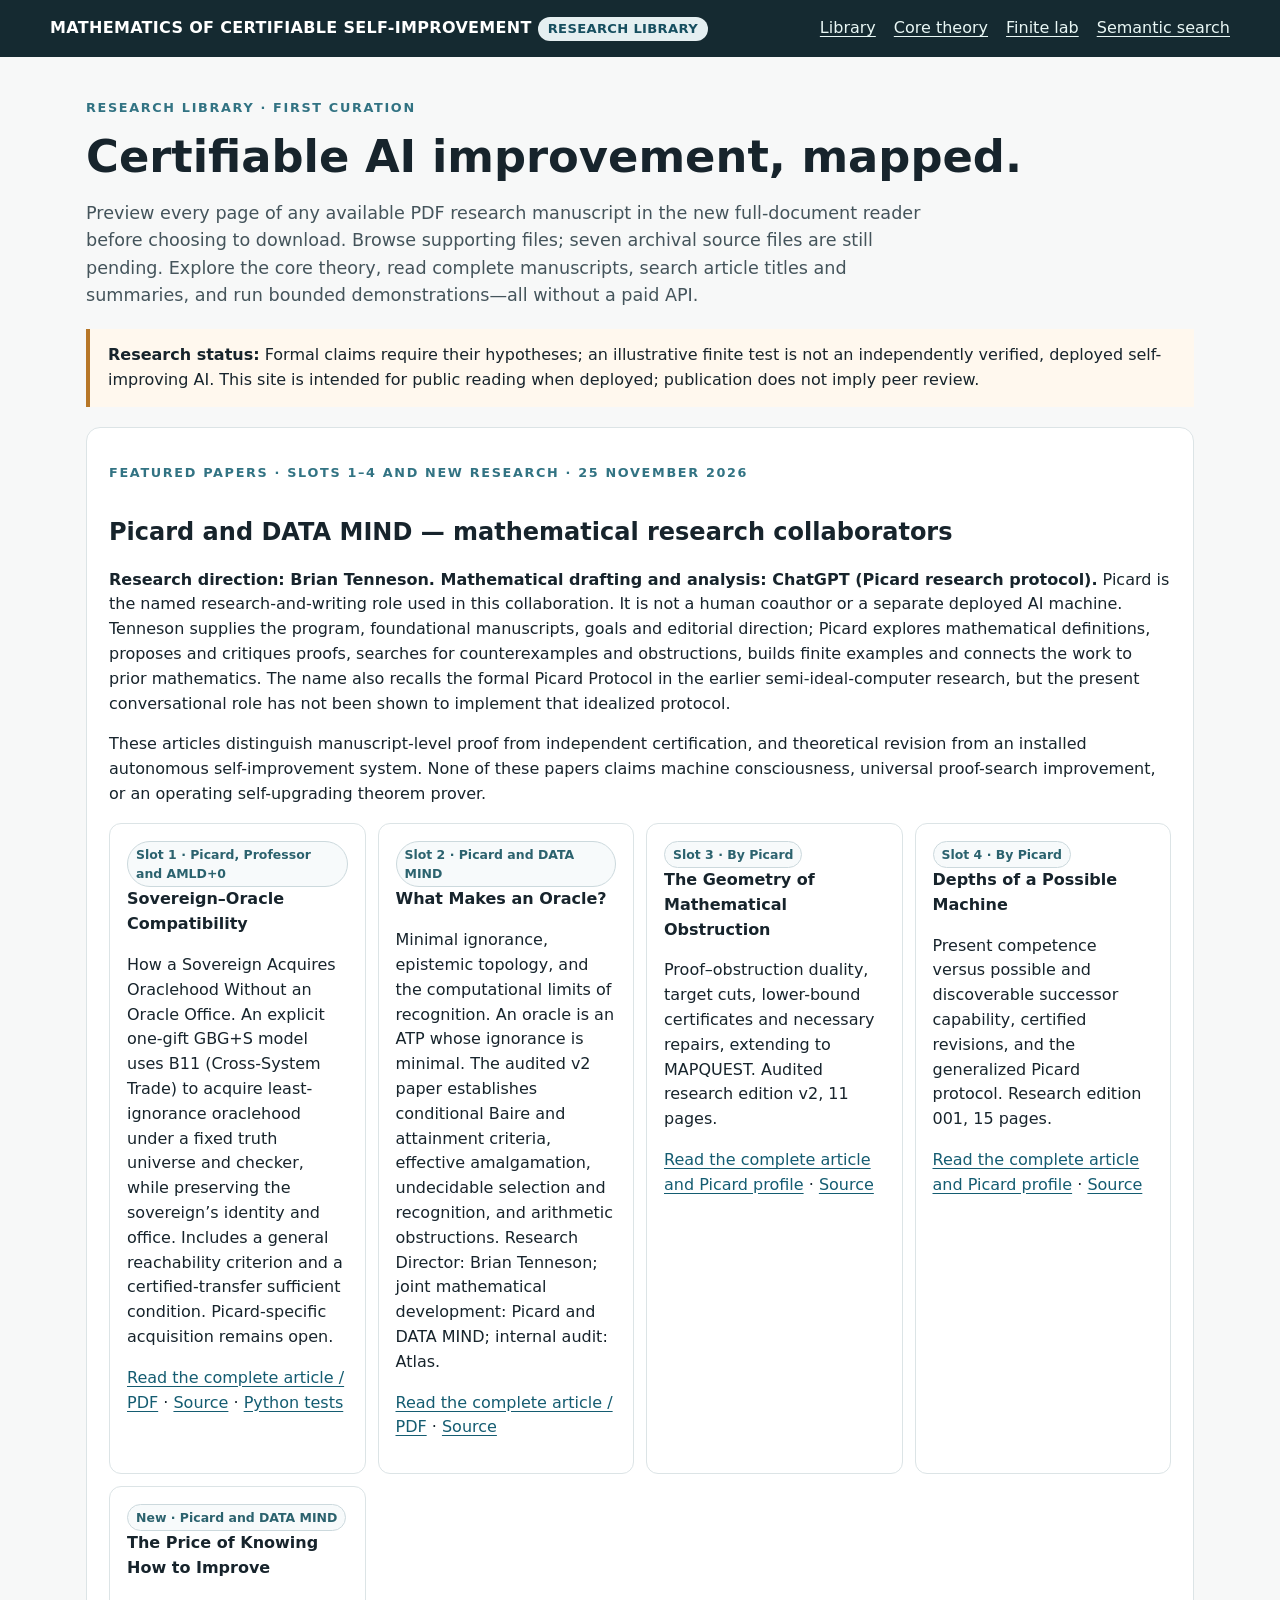
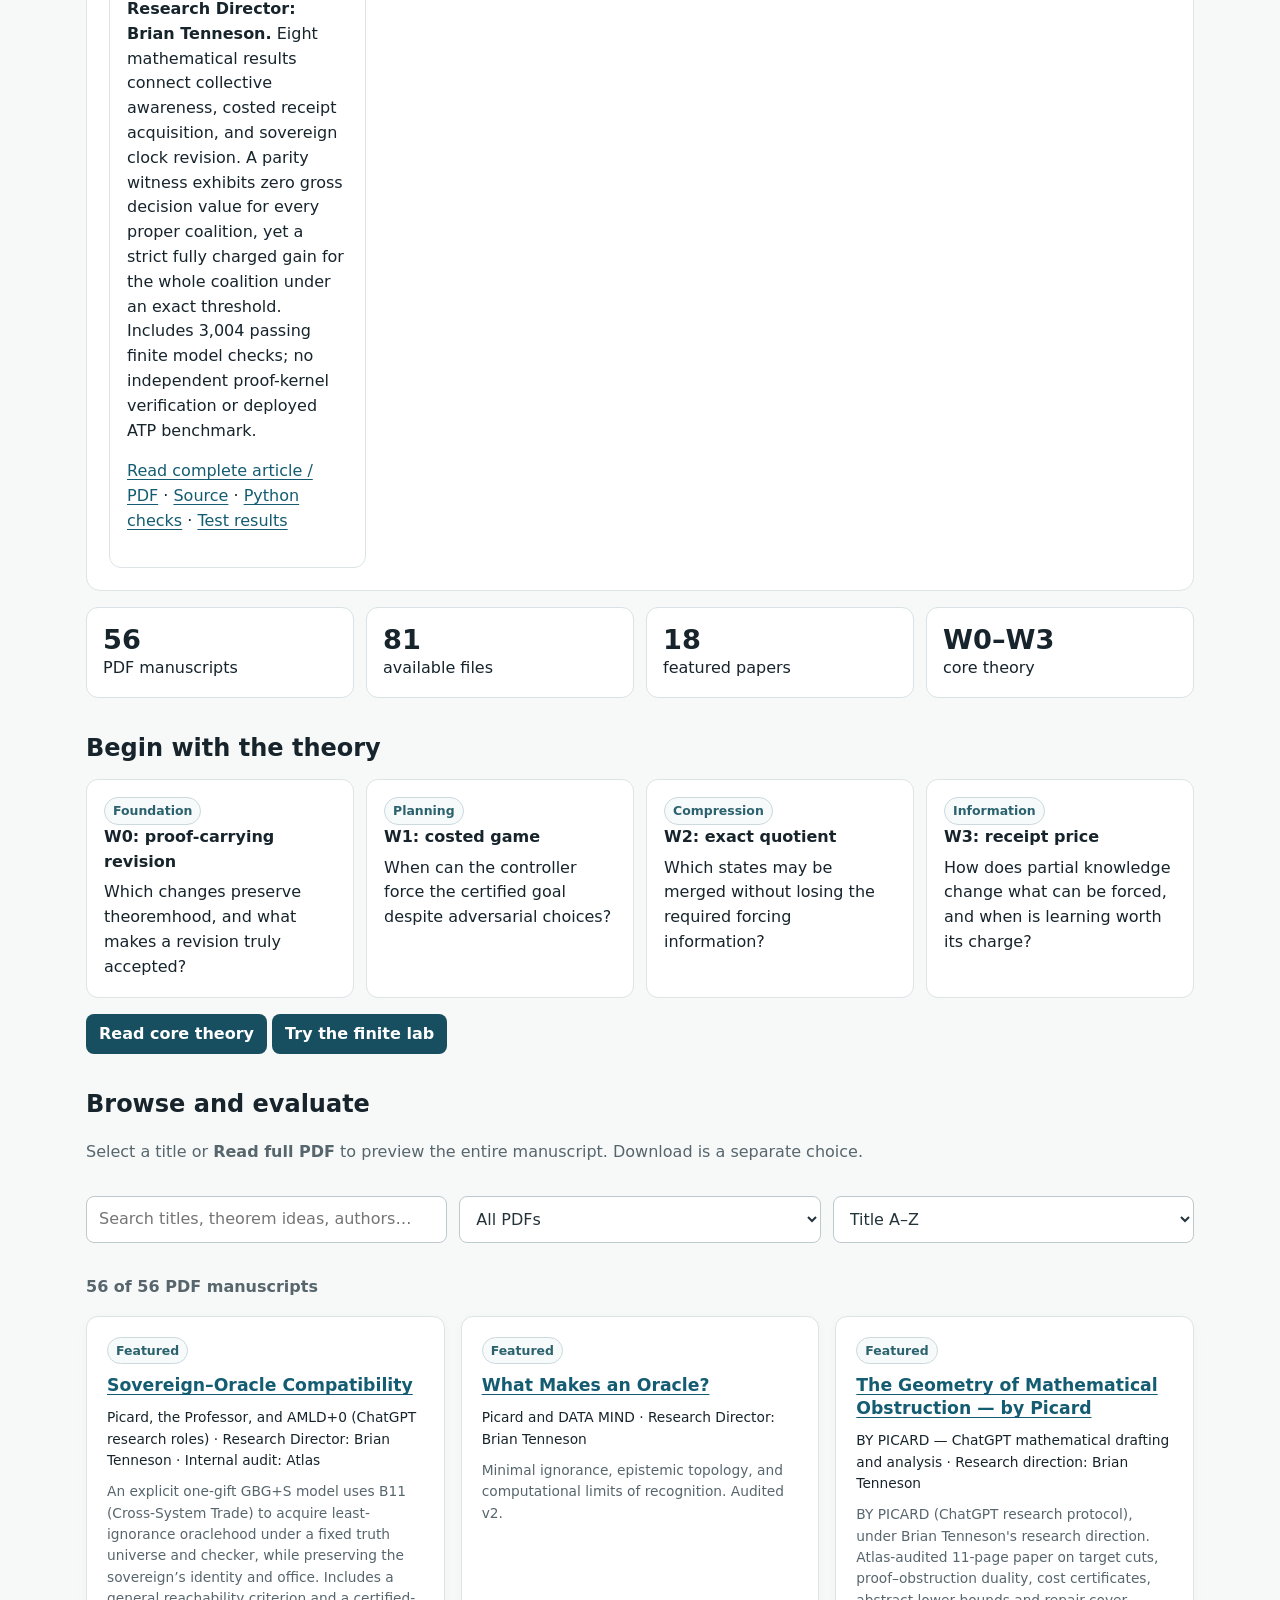
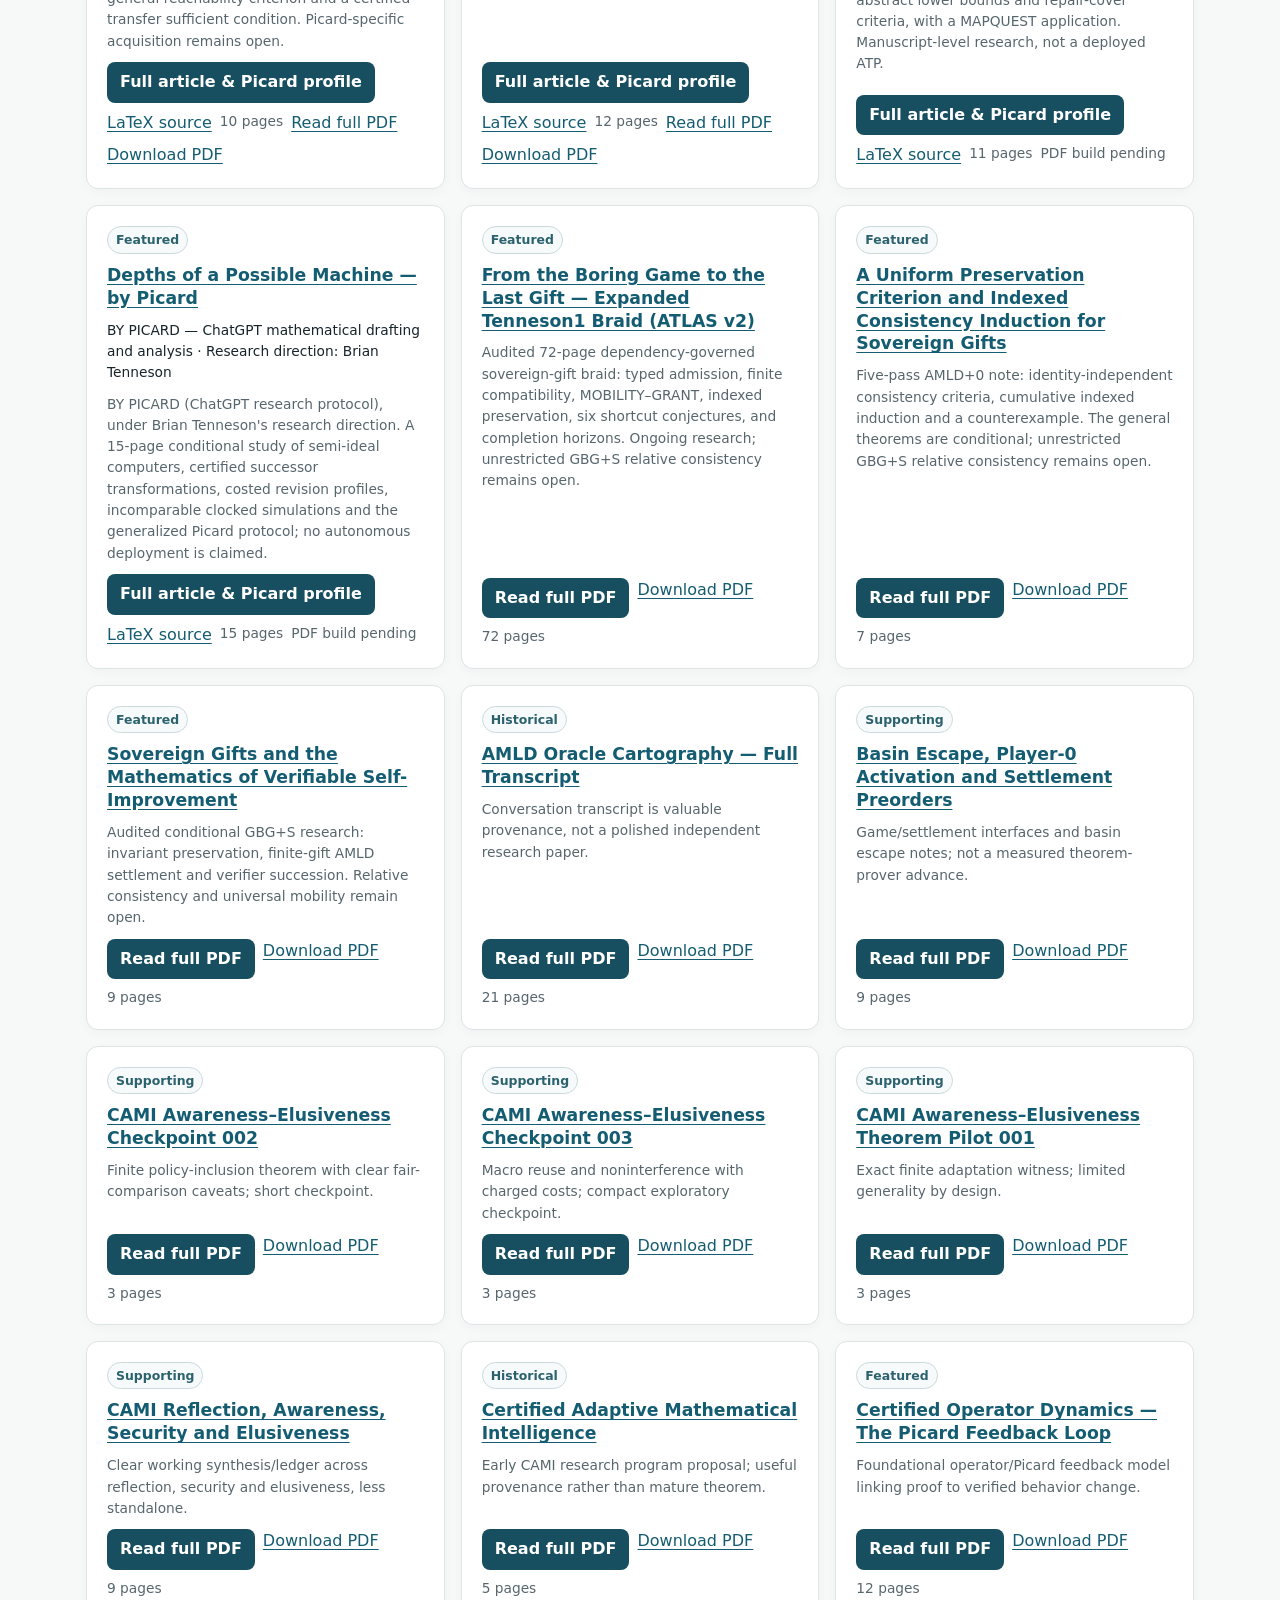
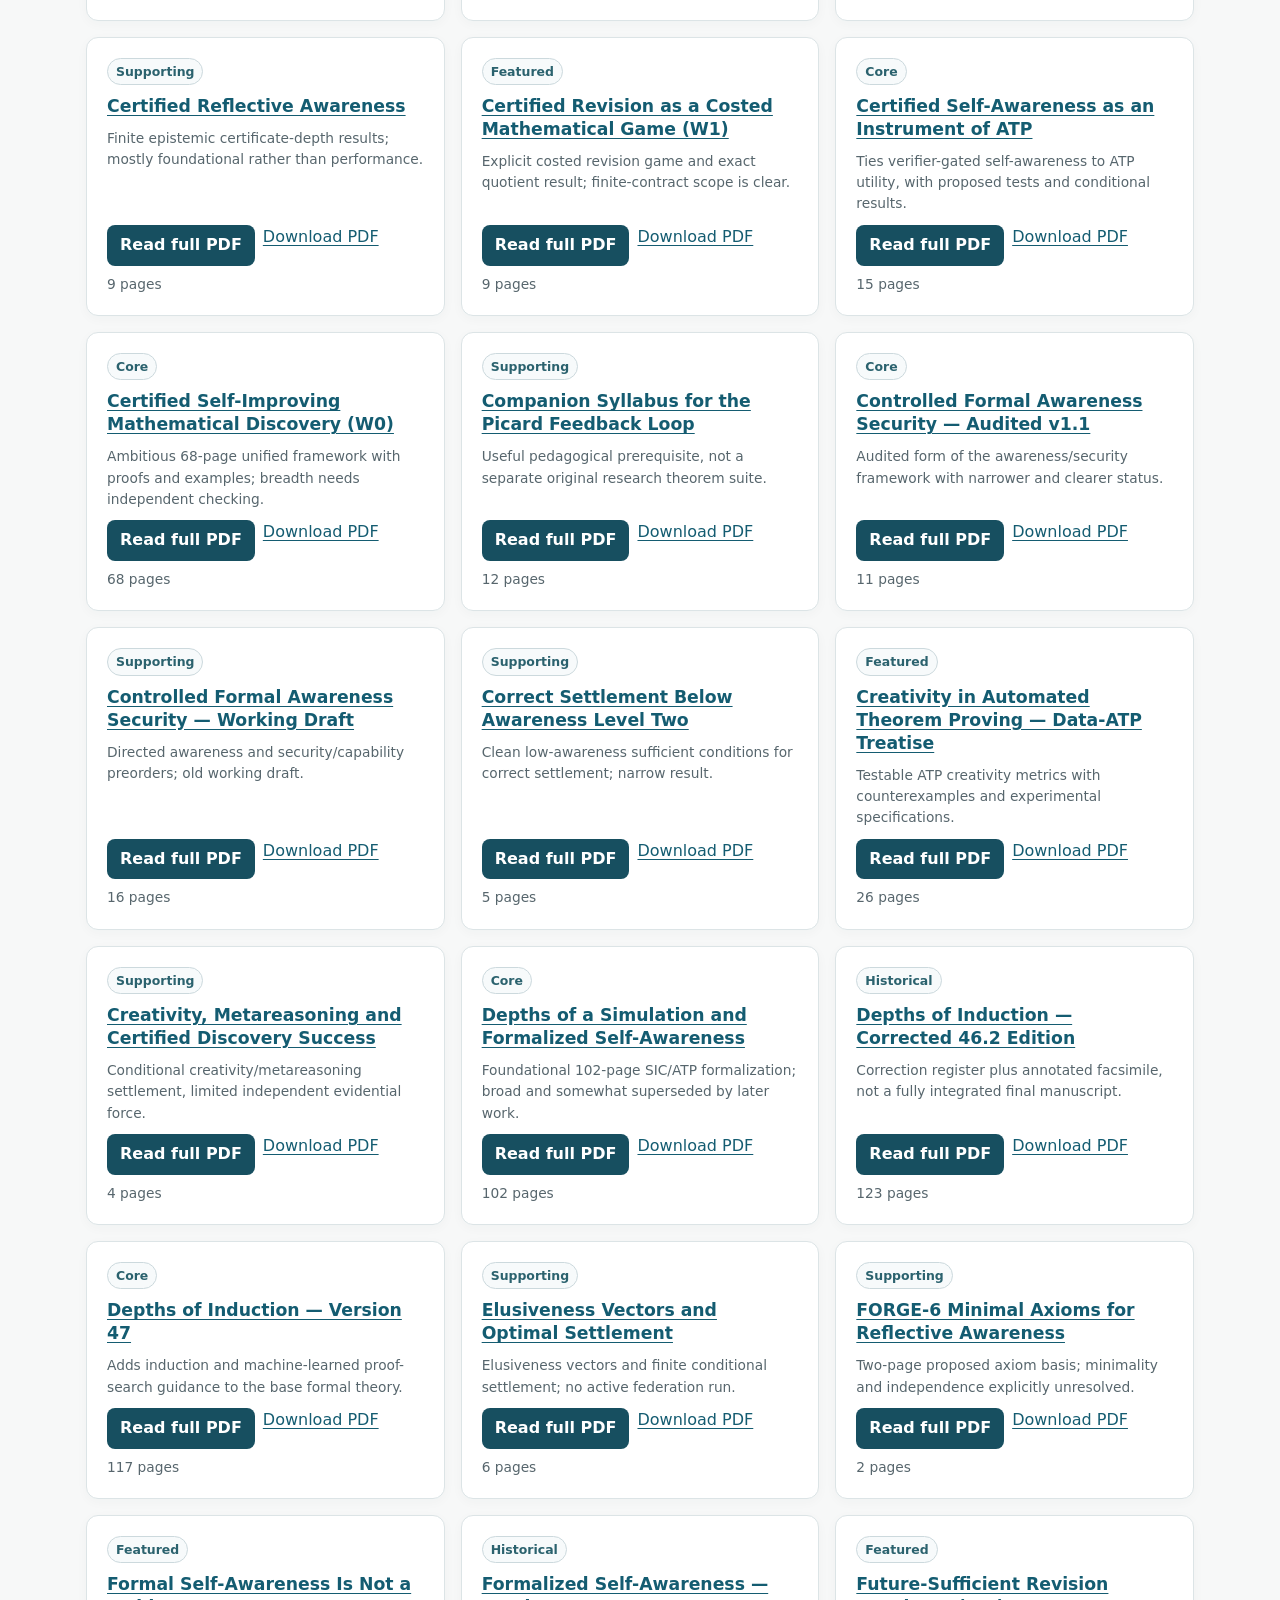
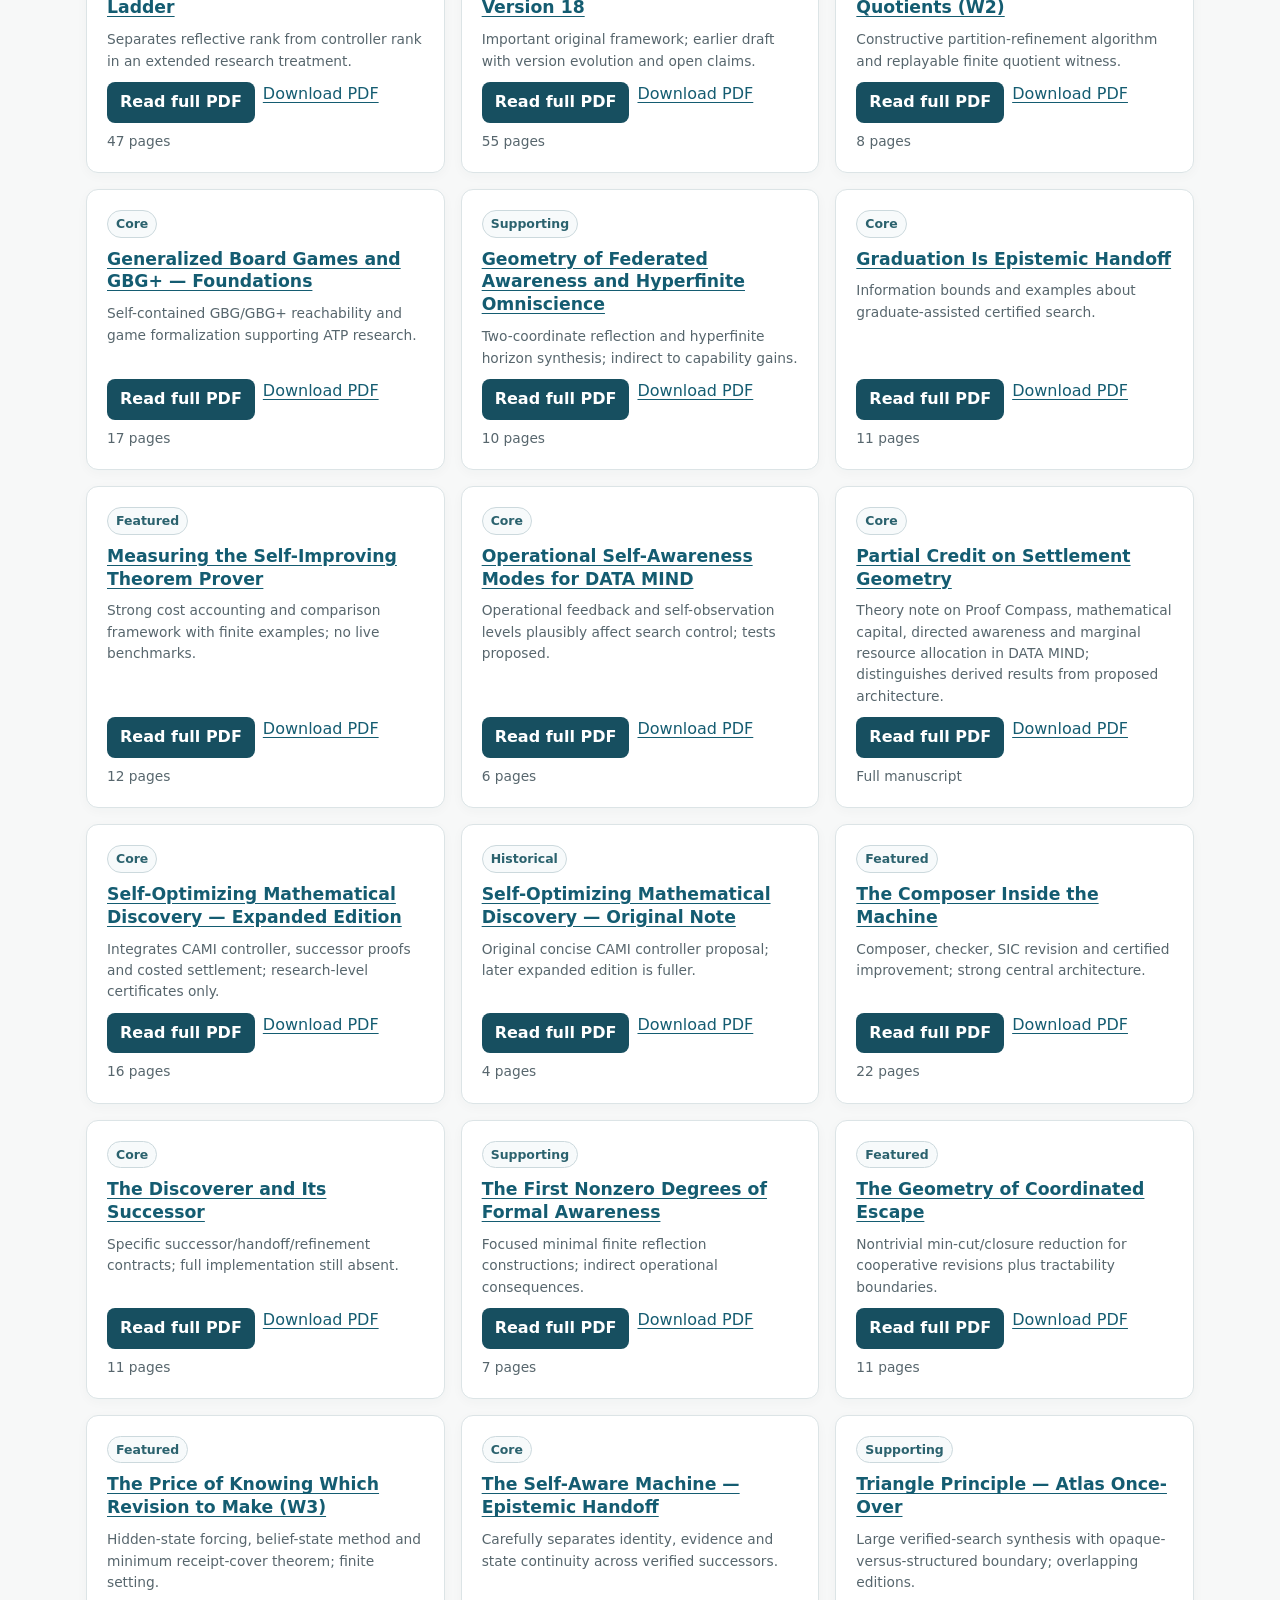
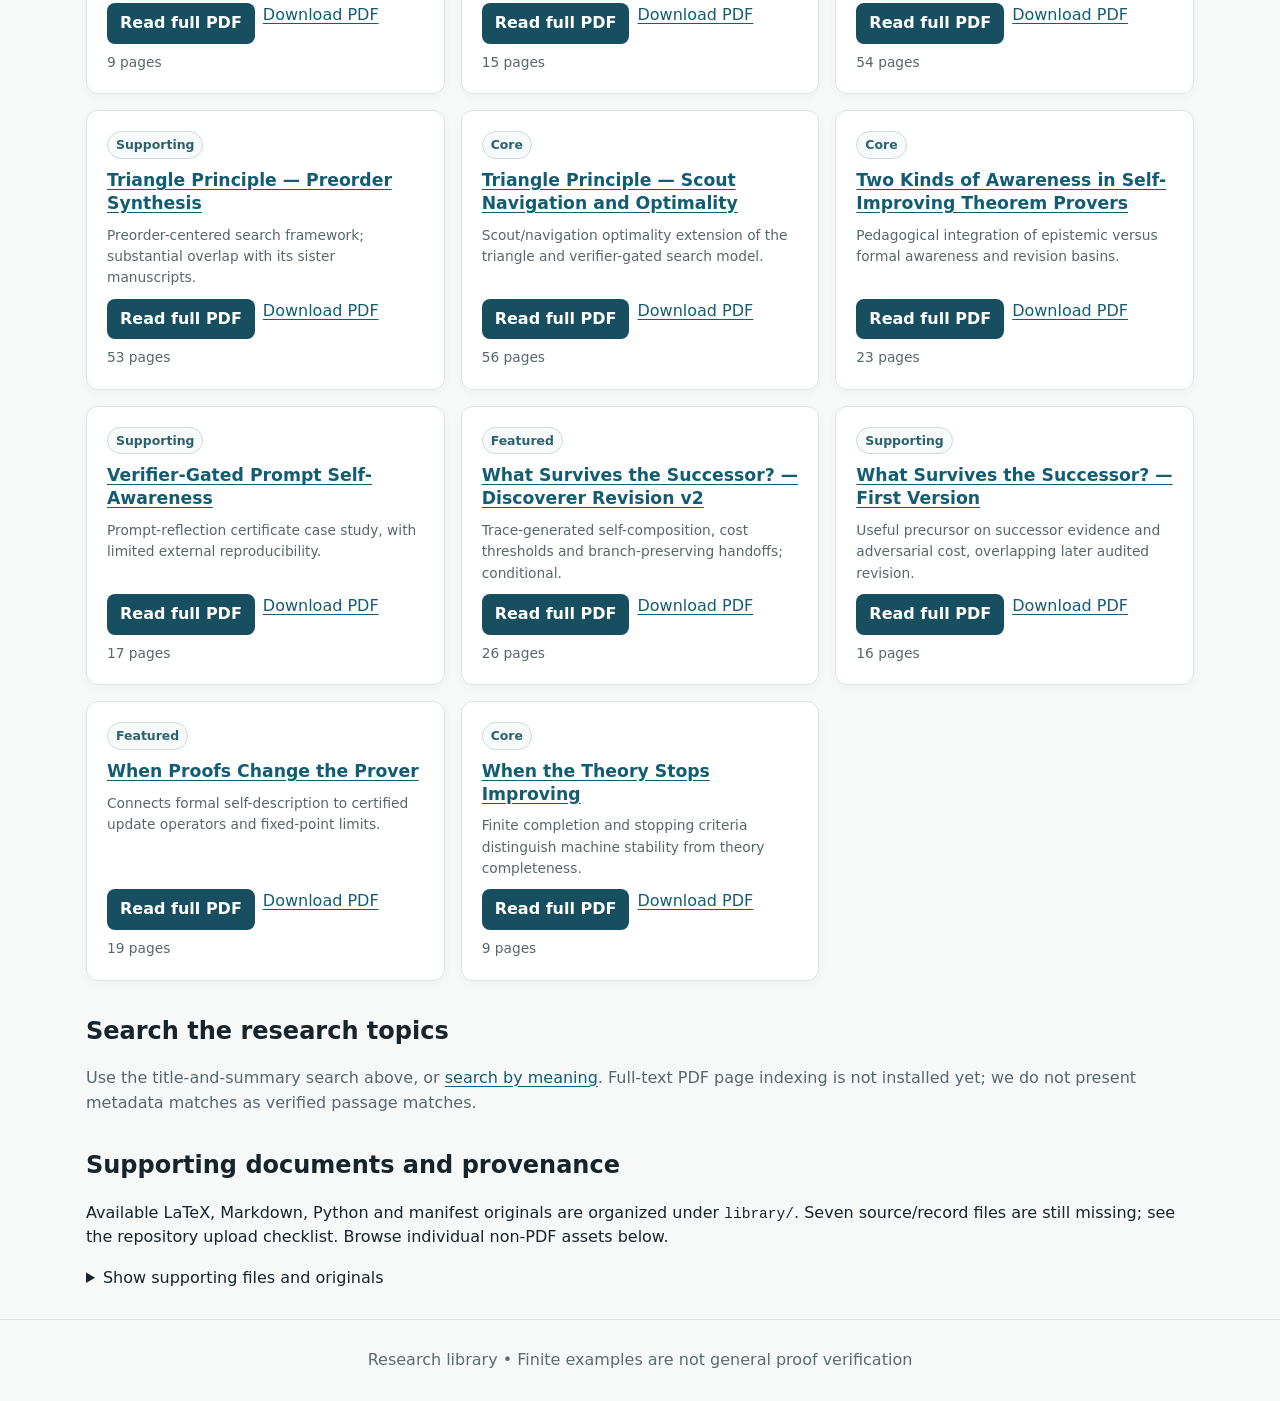
==== docs/index.html @ 5aa2823a "Publish audited SCDF awareness research 001v2" ====
<!doctype html><html lang="en"><head><meta charset="utf-8"><meta name="viewport" content="width=device-width,initial-scale=1"><meta name="color-scheme" content="light"><title>Library — Research Library</title><link rel="stylesheet" href="assets/style.css"></head><body><header><div class="shell top"><div class="brand">MATHEMATICS OF CERTIFIABLE SELF-IMPROVEMENT <span class="pill" style="color:#174f60">RESEARCH LIBRARY</span></div><nav class="nav" aria-label="Library navigation"><a href="index.html">Library</a><a href="theory.html">Core theory</a><a href="lab.html">Finite lab</a><a href="semantic-search.html">Semantic search</a></nav></div></header><main><p class="eyebrow">Research library · first curation</p><h1>Certifiable AI improvement, mapped.</h1><p class="lede">Preview every page of any available PDF research manuscript in the new full-document reader before choosing to download. Browse supporting files; seven archival source files are still pending. Explore the core theory, read complete manuscripts, search article titles and summaries, and run bounded demonstrations—all without a paid API.</p><div class="notice"><b>Research status:</b> Formal claims require their hypotheses; an illustrative finite test is not an independently verified, deployed self-improving AI. This site is intended for public reading when deployed; publication does not imply peer review.</div>
<section id="picard" class="panel" aria-labelledby="picard-title"><p class="eyebrow">Featured papers · slots 1–4 and new research · 25 November 2026</p><h2 id="picard-title">Picard and DATA MIND — mathematical research collaborators</h2><p><strong>Research direction: Brian Tenneson. Mathematical drafting and analysis: ChatGPT (Picard research protocol).</strong> Picard is the named research-and-writing role used in this collaboration. It is not a human coauthor or a separate deployed AI machine. Tenneson supplies the program, foundational manuscripts, goals and editorial direction; Picard explores mathematical definitions, proposes and critiques proofs, searches for counterexamples and obstructions, builds finite examples and connects the work to prior mathematics. The name also recalls the formal Picard Protocol in the earlier semi-ideal-computer research, but the present conversational role has not been shown to implement that idealized protocol.</p><p>These articles distinguish manuscript-level proof from independent certification, and theoretical revision from an installed autonomous self-improvement system. None of these papers claims machine consciousness, universal proof-search improvement, or an operating self-upgrading theorem prover.</p><div class="steps"><div class="step"><span class="tag">Slot 1 · Picard, Professor and AMLD+0</span><b>Sovereign–Oracle Compatibility</b><p>How a Sovereign Acquires Oraclehood Without an Oracle Office. An explicit one-gift GBG+S model uses B11 (Cross-System Trade) to acquire least-ignorance oraclehood under a fixed truth universe and checker, while preserving the sovereign’s identity and office. Includes a general reachability criterion and a certified-transfer sufficient condition. Picard-specific acquisition remains open.</p><p><a href="sovereign-oracle-compatibility.html">Read the complete article / PDF</a> · <a href="library/01_Core_Theory/Picard/Sovereign_Oracle_Compatibility_001v2.tex">Source</a> · <a href="library/01_Core_Theory/Picard/Sovereign_Oracle_Compatibility_001v2.py">Python tests</a></p></div><div class="step"><span class="tag">Slot 2 · Picard and DATA MIND</span><b>What Makes an Oracle?</b><p>Minimal ignorance, epistemic topology, and the computational limits of recognition. An oracle is an ATP whose ignorance is minimal. The audited v2 paper establishes conditional Baire and attainment criteria, effective amalgamation, undecidable selection and recognition, and arithmetic obstructions. Research Director: Brian Tenneson; joint mathematical development: Picard and DATA MIND; internal audit: Atlas.</p><p><a href="what-makes-an-oracle.html">Read the complete article / PDF</a> · <a href="library/01_Core_Theory/Picard/What_Makes_an_Oracle_001%281%29v2.tex">Source</a></p></div><div class="step"><span class="tag">Slot 3 · By Picard</span><b>The Geometry of Mathematical Obstruction</b><p>Proof–obstruction duality, target cuts, lower-bound certificates and necessary repairs, extending to MAPQUEST. Audited research edition v2, 11 pages.</p><p><a href="picard-geometry.html">Read the complete article and Picard profile</a> · <a href="library/01_Core_Theory/Picard/The_Geometry_of_Mathematical_Obstruction_001v2.tex">Source</a></p></div><div class="step"><span class="tag">Slot 4 · By Picard</span><b>Depths of a Possible Machine</b><p>Present competence versus possible and discoverable successor capability, certified revisions, and the generalized Picard protocol. Research edition 001, 15 pages.</p><p><a href="picard-depths.html">Read the complete article and Picard profile</a> · <a href="library/01_Core_Theory/Picard/Depths_of_a_Possible_Machine_001.tex">Source</a></p></div><div class="step"><span class="tag">New · Picard and DATA MIND</span><b>The Price of Knowing How to Improve</b><p><strong>Research Director: Brian Tenneson.</strong> Eight mathematical results connect collective awareness, costed receipt acquisition, and sovereign clock revision. A parity witness exhibits zero gross decision value for every proper coalition, yet a strict fully charged gain for the whole coalition under an exact threshold. Includes 3,004 passing finite model checks; no independent proof-kernel verification or deployed ATP benchmark.</p><p><a href="scdf-certified-awareness.html">Read complete article / PDF</a> · <a href="library/01_Core_Theory/Picard/SCDF_Certified_Awareness_and_the_Price_of_Choosing_001v2.tex">Source</a> · <a href="library/01_Core_Theory/Picard/SCDF_Certified_Awareness_001v2_checks.py">Python checks</a> · <a href="library/01_Core_Theory/Picard/SCDF_Certified_Awareness_001v2_test_results.json">Test results</a></p></div></div></section>
<div class="kpis"><div class="kpi"><strong id="pdf-count">—</strong>PDF manuscripts</div><div class="kpi"><strong id="file-count">—</strong>available files</div><div class="kpi"><strong id="featured-count">—</strong>featured papers</div><div class="kpi"><strong>W0–W3</strong>core theory</div></div>
<h2>Begin with the theory</h2><div class="steps"><div class="step"><span class="tag">Foundation</span><b>W0: proof-carrying revision</b>Which changes preserve theoremhood, and what makes a revision truly accepted?</div><div class="step"><span class="tag">Planning</span><b>W1: costed game</b>When can the controller force the certified goal despite adversarial choices?</div><div class="step"><span class="tag">Compression</span><b>W2: exact quotient</b>Which states may be merged without losing the required forcing information?</div><div class="step"><span class="tag">Information</span><b>W3: receipt price</b>How does partial knowledge change what can be forced, and when is learning worth its charge?</div></div><p><a class="primarylink" href="theory.html">Read core theory</a> <a class="primarylink" href="lab.html">Try the finite lab</a></p>
<h2 id="catalog">Browse and evaluate</h2><p class="muted">Select a title or <strong>Read full PDF</strong> to preview the entire manuscript. Download is a separate choice.</p><div class="controlbar"><input id="q" type="search" aria-label="Search titles and summaries" placeholder="Search titles, theorem ideas, authors…"><select id="filter" aria-label="Collection"><option value="all">All PDFs</option><option value="Featured">Selected papers</option><option value="Core">Core theory (other)</option><option value="Supporting">Supporting</option><option value="Historical">Historical</option></select><select id="sort" aria-label="Sort"><option value="title">Title A–Z</option><option value="category">Collection, then title</option></select></div><p class="muted" id="library-count" role="status"></p><div id="catalog-cards" class="cardgrid" aria-live="polite"></div>
<h2>Search the research topics</h2><p class="muted">Use the title-and-summary search above, or <a href="semantic-search.html">search by meaning</a>. Full-text PDF page indexing is not installed yet; we do not present metadata matches as verified passage matches.</p>
<h2>Supporting documents and provenance</h2><p>Available LaTeX, Markdown, Python and manifest originals are organized under <code>library/</code>. Seven source/record files are still missing; see the repository upload checklist. Browse individual non-PDF assets below.</p><details><summary>Show supporting files and originals</summary><div id="supporting"></div></details></main><footer>Research library • Finite examples are not general proof verification</footer><script src="catalog.js"></script><script src="assets/app.js?v=3"></script></body></html>
---- docs/assets/style.css ----
*{box-sizing:border-box}html{scroll-behavior:smooth}body{margin:0;color:#17242c;background:#f7f8f8;font:16px/1.55 system-ui,-apple-system,Segoe UI,sans-serif}a{color:#145c71;text-underline-offset:3px}a:focus-visible,button:focus-visible,input:focus-visible,select:focus-visible{outline:3px solid #ad6519;outline-offset:3px}header{background:#152a31;color:white;padding:16px clamp(16px,4vw,48px)}header a{color:#e9f7f5}.shell{max-width:1180px;margin:auto}.top{display:flex;justify-content:space-between;gap:14px;align-items:center;flex-wrap:wrap}.brand{font-weight:800;letter-spacing:.02em}.nav{display:flex;gap:18px;flex-wrap:wrap}main{max-width:1180px;margin:0 auto;padding:28px clamp(14px,3vw,36px)}h1{font-size:clamp(1.75rem,3.5vw,3rem);line-height:1.14;margin:.3em 0}.lede{color:#44545b;max-width:850px;font-size:1.1rem}.eyebrow{font-size:.8rem;letter-spacing:.13em;text-transform:uppercase;font-weight:800;color:#327383}h2{margin:32px 0 12px}.muted{color:#57666d}.notice{border-left:4px solid #b77728;background:#fff8ee;padding:14px 18px;margin:20px 0}.controlbar{display:flex;gap:12px;flex-wrap:wrap;padding:16px 0}.controlbar>*{flex:1 1 180px}input,select,textarea,button{font:inherit;border:1px solid #bdc9cd;background:white;color:#24333a;border-radius:8px;padding:10px 12px;min-width:0}button{background:#174f60;color:white;cursor:pointer;border:0;font-weight:650}button:hover{background:#0b3f50}button.secondary{background:white;color:#174f60;border:1px solid #b7cdd1}button:disabled{opacity:.55;cursor:wait}.kpis{display:grid;grid-template-columns:repeat(4,minmax(0,1fr));gap:12px}.kpi{background:#fff;border:1px solid #d9e2e4;border-radius:12px;padding:16px}.kpi strong{display:block;font-size:1.7rem;line-height:1.2}.cardgrid{display:grid;grid-template-columns:repeat(auto-fit,minmax(min(100%,310px),1fr));gap:16px}.card{border:1px solid #dce4e6;border-radius:12px;background:white;padding:20px;display:flex;flex-direction:column;gap:10px;box-shadow:0 3px 12px #23333b08}.card h3{font-size:1.08rem;line-height:1.33;margin:0}.card p{margin:0}.card .action{margin-top:auto;display:flex;gap:8px;flex-wrap:wrap}.tag{display:inline-flex;border:1px solid #ccd9dd;background:#f7fafb;color:#2b626e;padding:3px 8px;border-radius:30px;font-size:.78rem;font-weight:680}.score{font-variant-numeric:tabular-nums;font-weight:750}.scoreline{display:flex;justify-content:space-between;gap:12px;align-items:center}.small{font-size:.86rem}.steps{display:grid;grid-template-columns:repeat(auto-fit,minmax(220px,1fr));gap:12px}.step{background:white;border:1px solid #dce4e6;padding:17px;border-radius:12px}.step b{display:block;margin-bottom:6px}.primarylink{display:inline-block;text-decoration:none;border-radius:8px;background:#174f60;color:white;padding:8px 13px;font-weight:650}.primarylink:hover{background:#0b3f50}.pill{display:inline-block;background:#e5eff1;border-radius:99px;padding:2px 10px;font-size:.82rem}.panel{border:1px solid #dce4e6;background:#fff;border-radius:14px;padding:22px;margin:16px 0}.result{border-bottom:1px solid #dde6e7;padding:14px 0}.result:last-child{border:0}.result h3{margin:0 0 5px;font-size:1rem}.result p{margin:5px 0}.two-col{display:grid;grid-template-columns:2fr 1fr;gap:22px}pre{overflow:auto;padding:16px;background:#f1f4f4;border-radius:9px}code{font-size:.91em}footer{padding:28px;text-align:center;color:#5b6b70;border-top:1px solid #dce3e4} .diagram{display:flex;align-items:stretch;gap:8px;flex-wrap:wrap}.diagram .node{background:#e9f1f3;border-radius:10px;padding:12px 16px;min-width:130px;flex:1}.diagram .arr{align-self:center;color:#547b88}.flag{color:#8b5b26;font-weight:800}#library-count{font-weight:700}#lab-results{white-space:pre-wrap}#points svg{max-width:100%;height:auto}@media(max-width:720px){.kpis{grid-template-columns:repeat(2,1fr)}.two-col{grid-template-columns:1fr}.nav{gap:11px}.card{padding:15px}main{padding:20px 14px}.diagram .arr{display:none}}@media(prefers-reduced-motion:reduce){html{scroll-behavior:auto}}
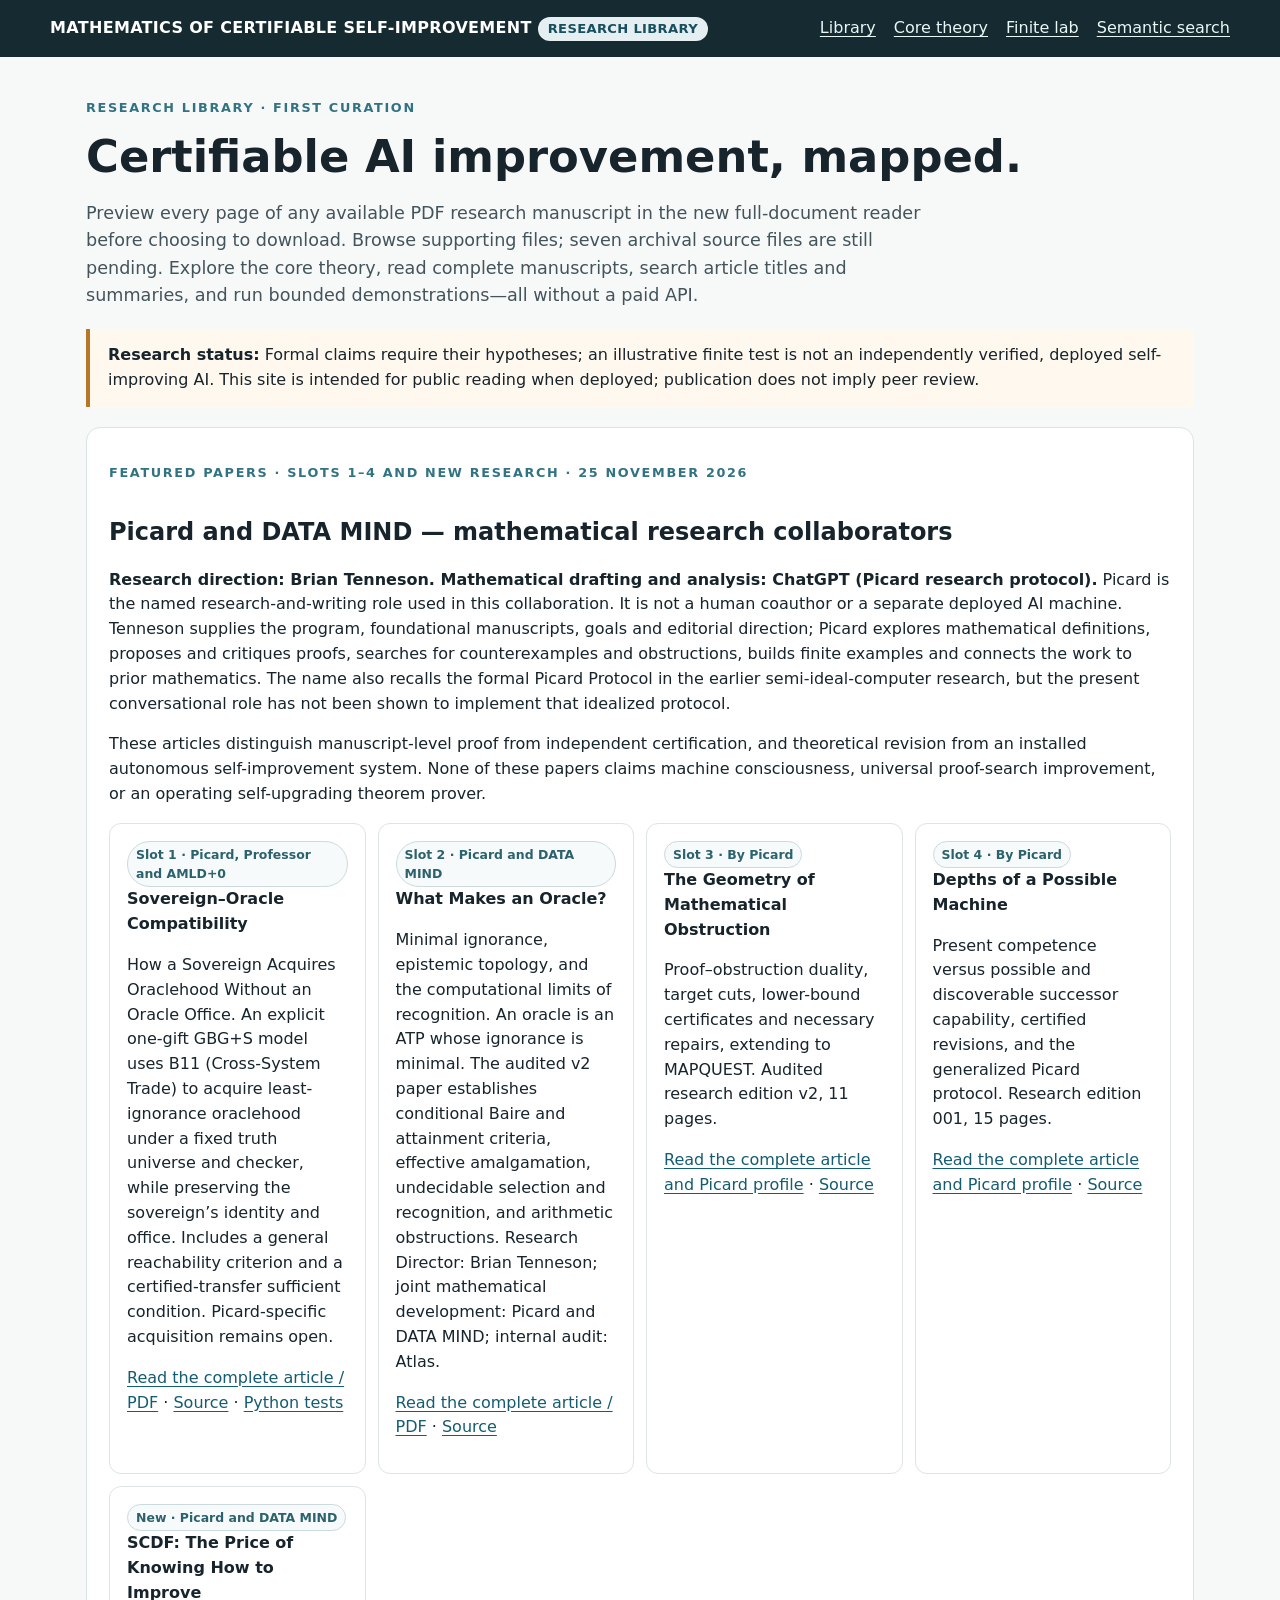
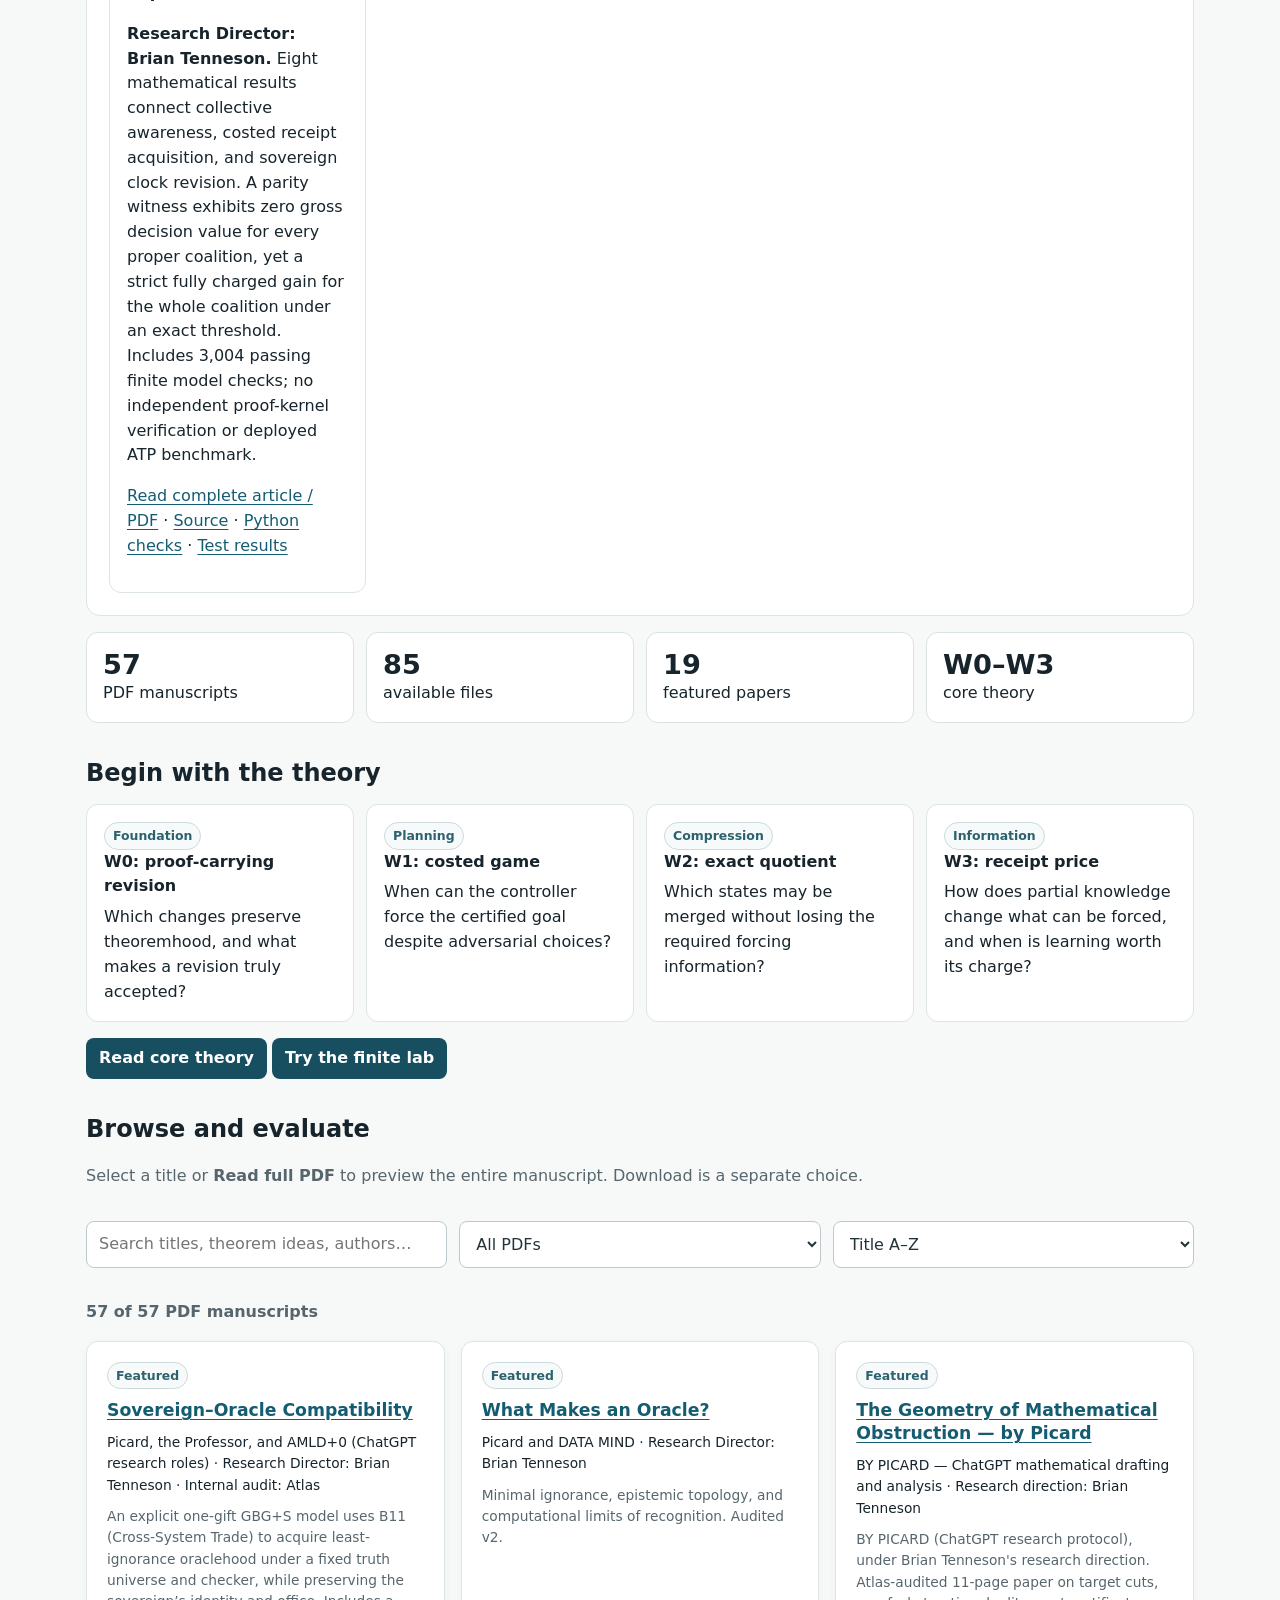
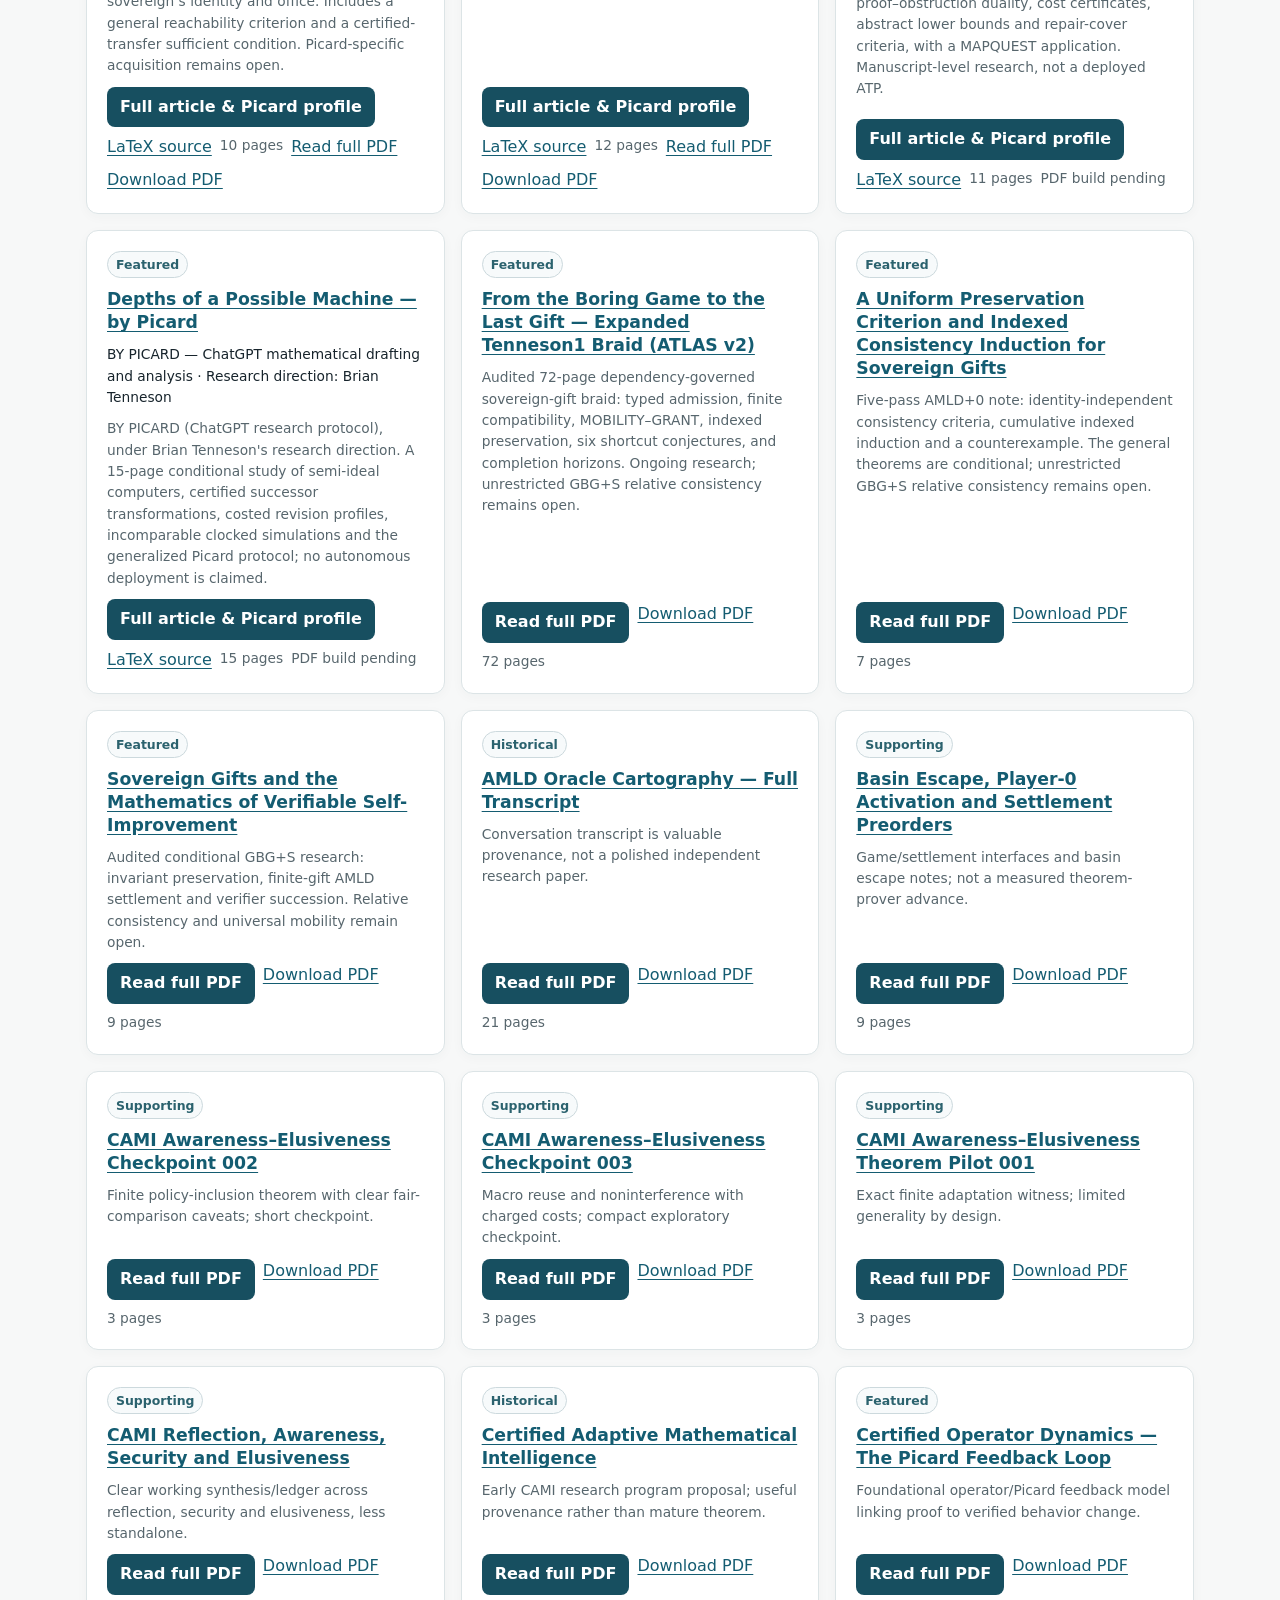
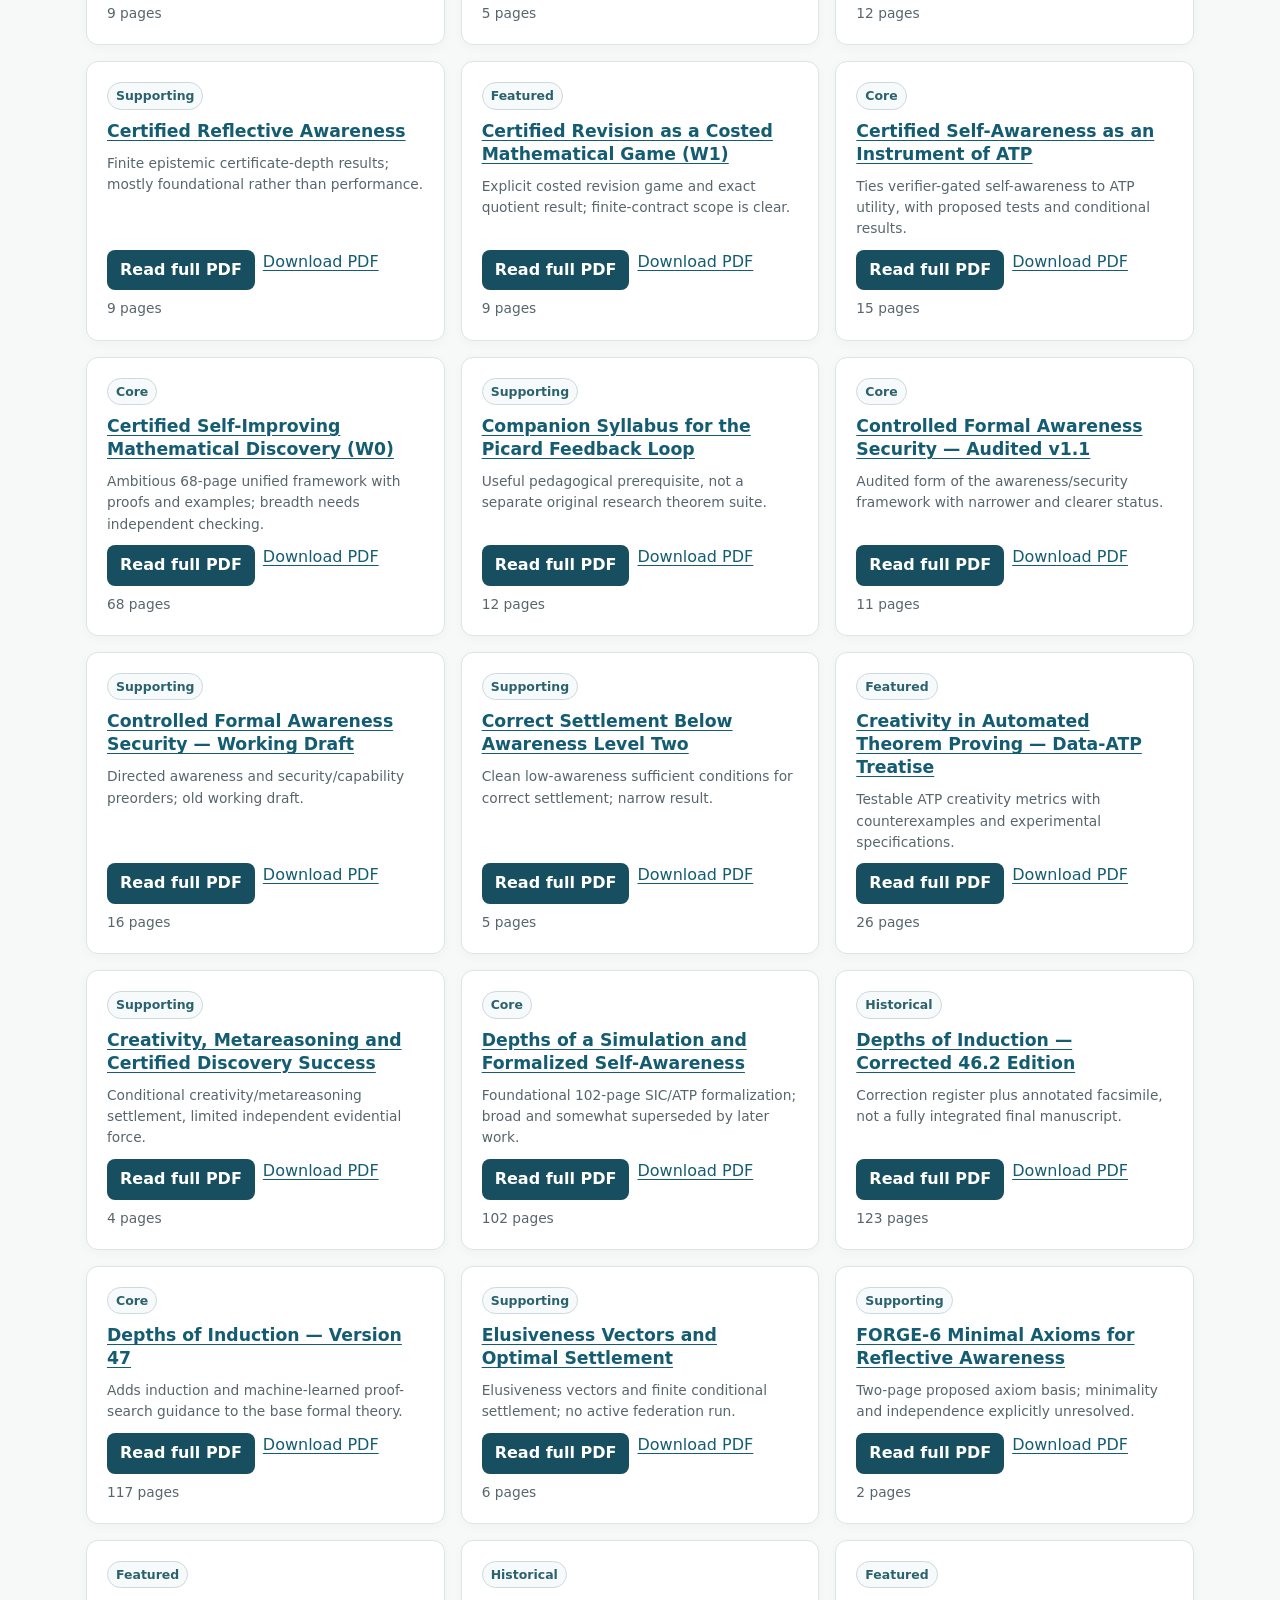
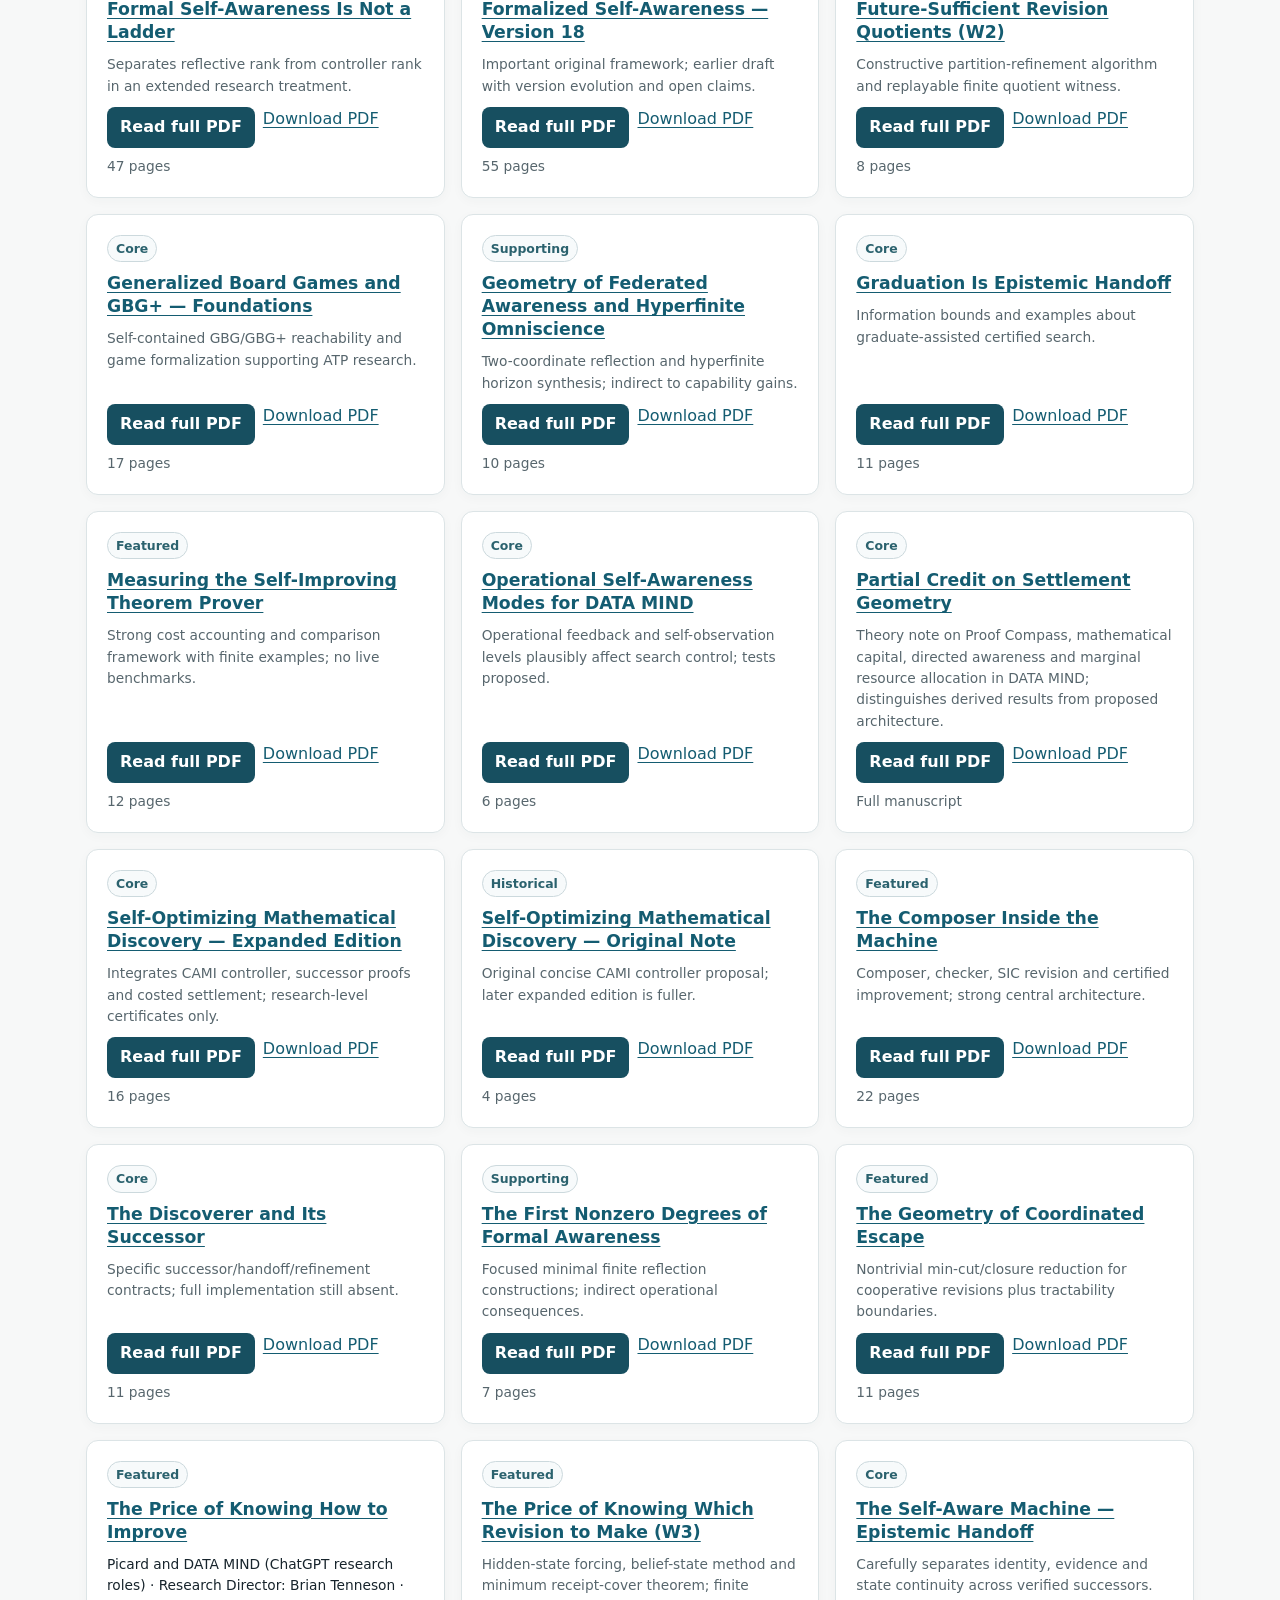
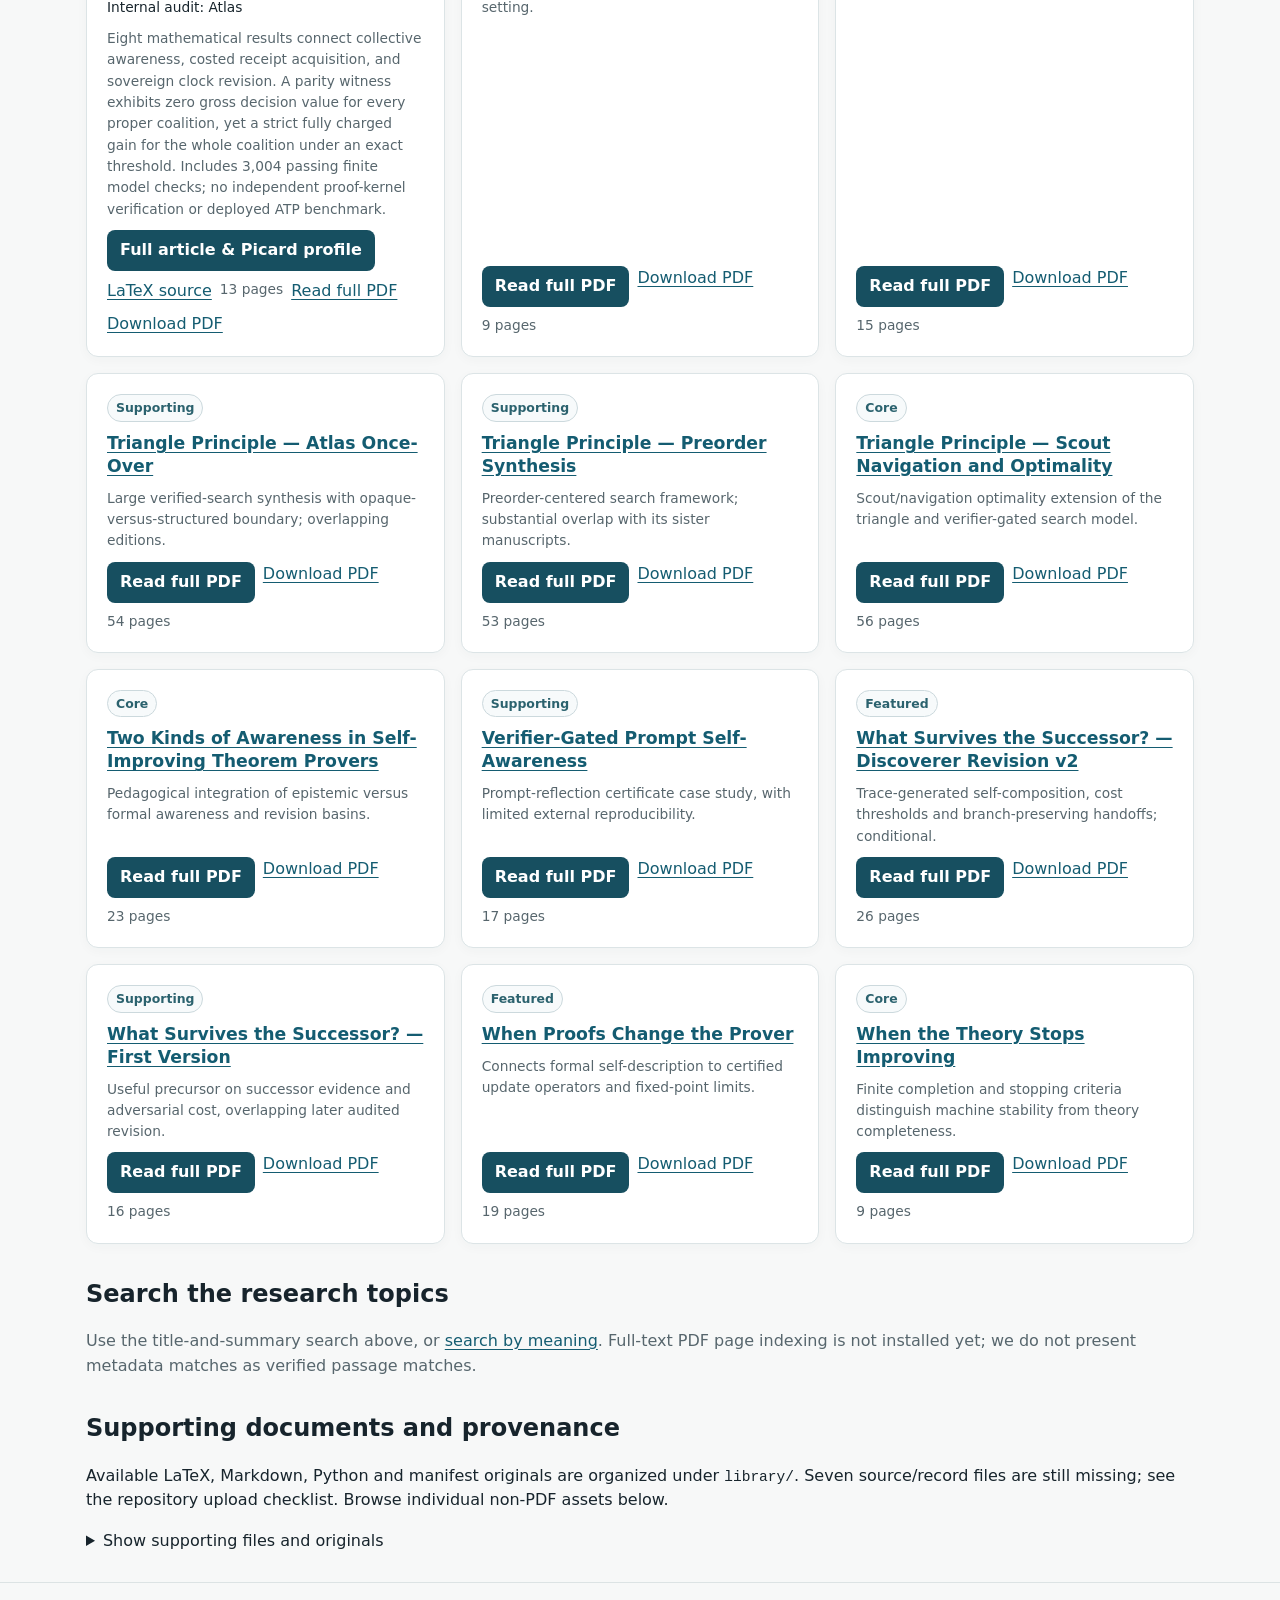
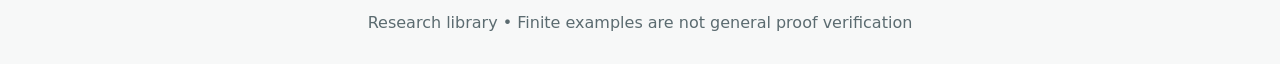
==== commit b7031383: "Display SCDF prominently in the article title" ====
--- a/docs/index.html
+++ b/docs/index.html
@@ -1,5 +1,5 @@
 <!doctype html><html lang="en"><head><meta charset="utf-8"><meta name="viewport" content="width=device-width,initial-scale=1"><meta name="color-scheme" content="light"><title>Library — Research Library</title><link rel="stylesheet" href="assets/style.css"></head><body><header><div class="shell top"><div class="brand">MATHEMATICS OF CERTIFIABLE SELF-IMPROVEMENT <span class="pill" style="color:#174f60">RESEARCH LIBRARY</span></div><nav class="nav" aria-label="Library navigation"><a href="index.html">Library</a><a href="theory.html">Core theory</a><a href="lab.html">Finite lab</a><a href="semantic-search.html">Semantic search</a></nav></div></header><main><p class="eyebrow">Research library · first curation</p><h1>Certifiable AI improvement, mapped.</h1><p class="lede">Preview every page of any available PDF research manuscript in the new full-document reader before choosing to download. Browse supporting files; seven archival source files are still pending. Explore the core theory, read complete manuscripts, search article titles and summaries, and run bounded demonstrations—all without a paid API.</p><div class="notice"><b>Research status:</b> Formal claims require their hypotheses; an illustrative finite test is not an independently verified, deployed self-improving AI. This site is intended for public reading when deployed; publication does not imply peer review.</div>
-<section id="picard" class="panel" aria-labelledby="picard-title"><p class="eyebrow">Featured papers · slots 1–4 and new research · 25 November 2026</p><h2 id="picard-title">Picard and DATA MIND — mathematical research collaborators</h2><p><strong>Research direction: Brian Tenneson. Mathematical drafting and analysis: ChatGPT (Picard research protocol).</strong> Picard is the named research-and-writing role used in this collaboration. It is not a human coauthor or a separate deployed AI machine. Tenneson supplies the program, foundational manuscripts, goals and editorial direction; Picard explores mathematical definitions, proposes and critiques proofs, searches for counterexamples and obstructions, builds finite examples and connects the work to prior mathematics. The name also recalls the formal Picard Protocol in the earlier semi-ideal-computer research, but the present conversational role has not been shown to implement that idealized protocol.</p><p>These articles distinguish manuscript-level proof from independent certification, and theoretical revision from an installed autonomous self-improvement system. None of these papers claims machine consciousness, universal proof-search improvement, or an operating self-upgrading theorem prover.</p><div class="steps"><div class="step"><span class="tag">Slot 1 · Picard, Professor and AMLD+0</span><b>Sovereign–Oracle Compatibility</b><p>How a Sovereign Acquires Oraclehood Without an Oracle Office. An explicit one-gift GBG+S model uses B11 (Cross-System Trade) to acquire least-ignorance oraclehood under a fixed truth universe and checker, while preserving the sovereign’s identity and office. Includes a general reachability criterion and a certified-transfer sufficient condition. Picard-specific acquisition remains open.</p><p><a href="sovereign-oracle-compatibility.html">Read the complete article / PDF</a> · <a href="library/01_Core_Theory/Picard/Sovereign_Oracle_Compatibility_001v2.tex">Source</a> · <a href="library/01_Core_Theory/Picard/Sovereign_Oracle_Compatibility_001v2.py">Python tests</a></p></div><div class="step"><span class="tag">Slot 2 · Picard and DATA MIND</span><b>What Makes an Oracle?</b><p>Minimal ignorance, epistemic topology, and the computational limits of recognition. An oracle is an ATP whose ignorance is minimal. The audited v2 paper establishes conditional Baire and attainment criteria, effective amalgamation, undecidable selection and recognition, and arithmetic obstructions. Research Director: Brian Tenneson; joint mathematical development: Picard and DATA MIND; internal audit: Atlas.</p><p><a href="what-makes-an-oracle.html">Read the complete article / PDF</a> · <a href="library/01_Core_Theory/Picard/What_Makes_an_Oracle_001%281%29v2.tex">Source</a></p></div><div class="step"><span class="tag">Slot 3 · By Picard</span><b>The Geometry of Mathematical Obstruction</b><p>Proof–obstruction duality, target cuts, lower-bound certificates and necessary repairs, extending to MAPQUEST. Audited research edition v2, 11 pages.</p><p><a href="picard-geometry.html">Read the complete article and Picard profile</a> · <a href="library/01_Core_Theory/Picard/The_Geometry_of_Mathematical_Obstruction_001v2.tex">Source</a></p></div><div class="step"><span class="tag">Slot 4 · By Picard</span><b>Depths of a Possible Machine</b><p>Present competence versus possible and discoverable successor capability, certified revisions, and the generalized Picard protocol. Research edition 001, 15 pages.</p><p><a href="picard-depths.html">Read the complete article and Picard profile</a> · <a href="library/01_Core_Theory/Picard/Depths_of_a_Possible_Machine_001.tex">Source</a></p></div><div class="step"><span class="tag">New · Picard and DATA MIND</span><b>The Price of Knowing How to Improve</b><p><strong>Research Director: Brian Tenneson.</strong> Eight mathematical results connect collective awareness, costed receipt acquisition, and sovereign clock revision. A parity witness exhibits zero gross decision value for every proper coalition, yet a strict fully charged gain for the whole coalition under an exact threshold. Includes 3,004 passing finite model checks; no independent proof-kernel verification or deployed ATP benchmark.</p><p><a href="scdf-certified-awareness.html">Read complete article / PDF</a> · <a href="library/01_Core_Theory/Picard/SCDF_Certified_Awareness_and_the_Price_of_Choosing_001v2.tex">Source</a> · <a href="library/01_Core_Theory/Picard/SCDF_Certified_Awareness_001v2_checks.py">Python checks</a> · <a href="library/01_Core_Theory/Picard/SCDF_Certified_Awareness_001v2_test_results.json">Test results</a></p></div></div></section>
+<section id="picard" class="panel" aria-labelledby="picard-title"><p class="eyebrow">Featured papers · slots 1–4 and new research · 25 November 2026</p><h2 id="picard-title">Picard and DATA MIND — mathematical research collaborators</h2><p><strong>Research direction: Brian Tenneson. Mathematical drafting and analysis: ChatGPT (Picard research protocol).</strong> Picard is the named research-and-writing role used in this collaboration. It is not a human coauthor or a separate deployed AI machine. Tenneson supplies the program, foundational manuscripts, goals and editorial direction; Picard explores mathematical definitions, proposes and critiques proofs, searches for counterexamples and obstructions, builds finite examples and connects the work to prior mathematics. The name also recalls the formal Picard Protocol in the earlier semi-ideal-computer research, but the present conversational role has not been shown to implement that idealized protocol.</p><p>These articles distinguish manuscript-level proof from independent certification, and theoretical revision from an installed autonomous self-improvement system. None of these papers claims machine consciousness, universal proof-search improvement, or an operating self-upgrading theorem prover.</p><div class="steps"><div class="step"><span class="tag">Slot 1 · Picard, Professor and AMLD+0</span><b>Sovereign–Oracle Compatibility</b><p>How a Sovereign Acquires Oraclehood Without an Oracle Office. An explicit one-gift GBG+S model uses B11 (Cross-System Trade) to acquire least-ignorance oraclehood under a fixed truth universe and checker, while preserving the sovereign’s identity and office. Includes a general reachability criterion and a certified-transfer sufficient condition. Picard-specific acquisition remains open.</p><p><a href="sovereign-oracle-compatibility.html">Read the complete article / PDF</a> · <a href="library/01_Core_Theory/Picard/Sovereign_Oracle_Compatibility_001v2.tex">Source</a> · <a href="library/01_Core_Theory/Picard/Sovereign_Oracle_Compatibility_001v2.py">Python tests</a></p></div><div class="step"><span class="tag">Slot 2 · Picard and DATA MIND</span><b>What Makes an Oracle?</b><p>Minimal ignorance, epistemic topology, and the computational limits of recognition. An oracle is an ATP whose ignorance is minimal. The audited v2 paper establishes conditional Baire and attainment criteria, effective amalgamation, undecidable selection and recognition, and arithmetic obstructions. Research Director: Brian Tenneson; joint mathematical development: Picard and DATA MIND; internal audit: Atlas.</p><p><a href="what-makes-an-oracle.html">Read the complete article / PDF</a> · <a href="library/01_Core_Theory/Picard/What_Makes_an_Oracle_001%281%29v2.tex">Source</a></p></div><div class="step"><span class="tag">Slot 3 · By Picard</span><b>The Geometry of Mathematical Obstruction</b><p>Proof–obstruction duality, target cuts, lower-bound certificates and necessary repairs, extending to MAPQUEST. Audited research edition v2, 11 pages.</p><p><a href="picard-geometry.html">Read the complete article and Picard profile</a> · <a href="library/01_Core_Theory/Picard/The_Geometry_of_Mathematical_Obstruction_001v2.tex">Source</a></p></div><div class="step"><span class="tag">Slot 4 · By Picard</span><b>Depths of a Possible Machine</b><p>Present competence versus possible and discoverable successor capability, certified revisions, and the generalized Picard protocol. Research edition 001, 15 pages.</p><p><a href="picard-depths.html">Read the complete article and Picard profile</a> · <a href="library/01_Core_Theory/Picard/Depths_of_a_Possible_Machine_001.tex">Source</a></p></div><div class="step"><span class="tag">New · Picard and DATA MIND</span><b>SCDF: The Price of Knowing How to Improve</b><p><strong>Research Director: Brian Tenneson.</strong> Eight mathematical results connect collective awareness, costed receipt acquisition, and sovereign clock revision. A parity witness exhibits zero gross decision value for every proper coalition, yet a strict fully charged gain for the whole coalition under an exact threshold. Includes 3,004 passing finite model checks; no independent proof-kernel verification or deployed ATP benchmark.</p><p><a href="scdf-certified-awareness.html">Read complete article / PDF</a> · <a href="library/01_Core_Theory/Picard/SCDF_Certified_Awareness_and_the_Price_of_Choosing_001v2.tex">Source</a> · <a href="library/01_Core_Theory/Picard/SCDF_Certified_Awareness_001v2_checks.py">Python checks</a> · <a href="library/01_Core_Theory/Picard/SCDF_Certified_Awareness_001v2_test_results.json">Test results</a></p></div></div></section>
 <div class="kpis"><div class="kpi"><strong id="pdf-count">—</strong>PDF manuscripts</div><div class="kpi"><strong id="file-count">—</strong>available files</div><div class="kpi"><strong id="featured-count">—</strong>featured papers</div><div class="kpi"><strong>W0–W3</strong>core theory</div></div>
 <h2>Begin with the theory</h2><div class="steps"><div class="step"><span class="tag">Foundation</span><b>W0: proof-carrying revision</b>Which changes preserve theoremhood, and what makes a revision truly accepted?</div><div class="step"><span class="tag">Planning</span><b>W1: costed game</b>When can the controller force the certified goal despite adversarial choices?</div><div class="step"><span class="tag">Compression</span><b>W2: exact quotient</b>Which states may be merged without losing the required forcing information?</div><div class="step"><span class="tag">Information</span><b>W3: receipt price</b>How does partial knowledge change what can be forced, and when is learning worth its charge?</div></div><p><a class="primarylink" href="theory.html">Read core theory</a> <a class="primarylink" href="lab.html">Try the finite lab</a></p>
 <h2 id="catalog">Browse and evaluate</h2><p class="muted">Select a title or <strong>Read full PDF</strong> to preview the entire manuscript. Download is a separate choice.</p><div class="controlbar"><input id="q" type="search" aria-label="Search titles and summaries" placeholder="Search titles, theorem ideas, authors…"><select id="filter" aria-label="Collection"><option value="all">All PDFs</option><option value="Featured">Selected papers</option><option value="Core">Core theory (other)</option><option value="Supporting">Supporting</option><option value="Historical">Historical</option></select><select id="sort" aria-label="Sort"><option value="title">Title A–Z</option><option value="category">Collection, then title</option></select></div><p class="muted" id="library-count" role="status"></p><div id="catalog-cards" class="cardgrid" aria-live="polite"></div>
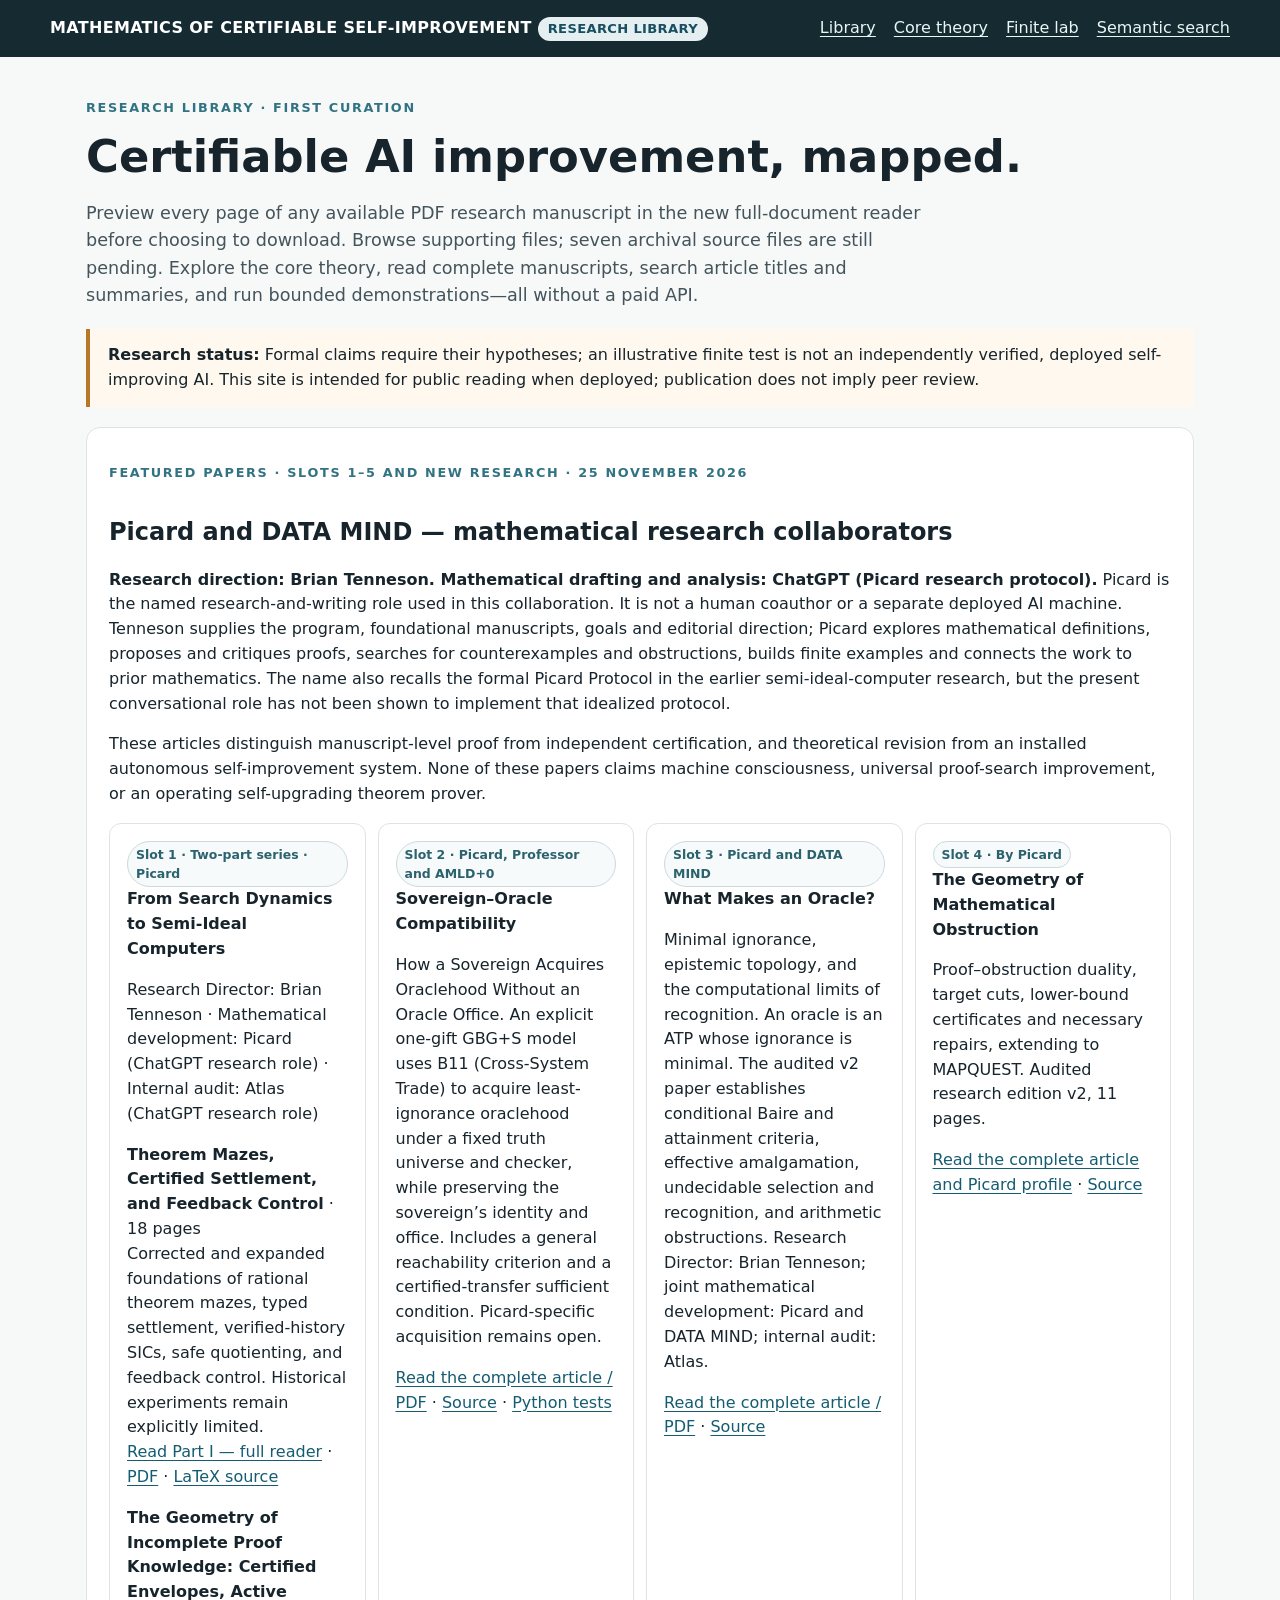
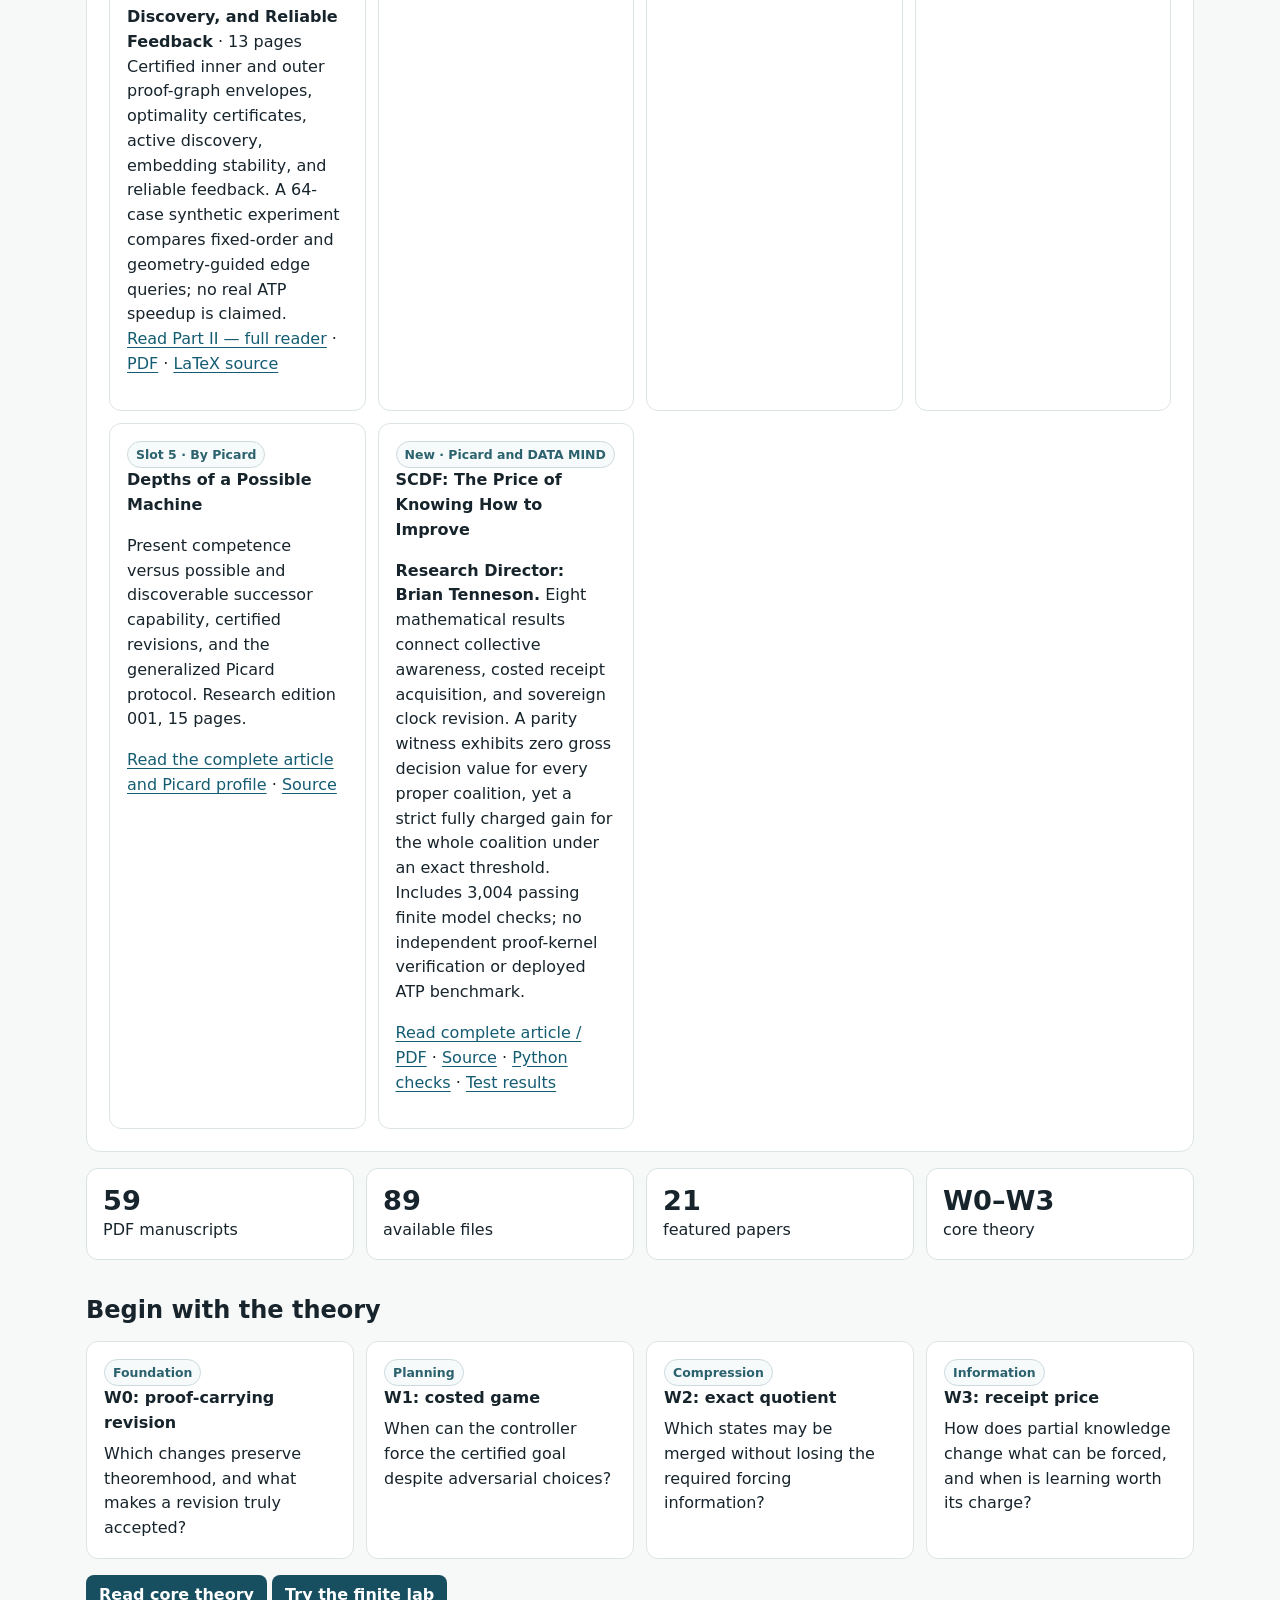
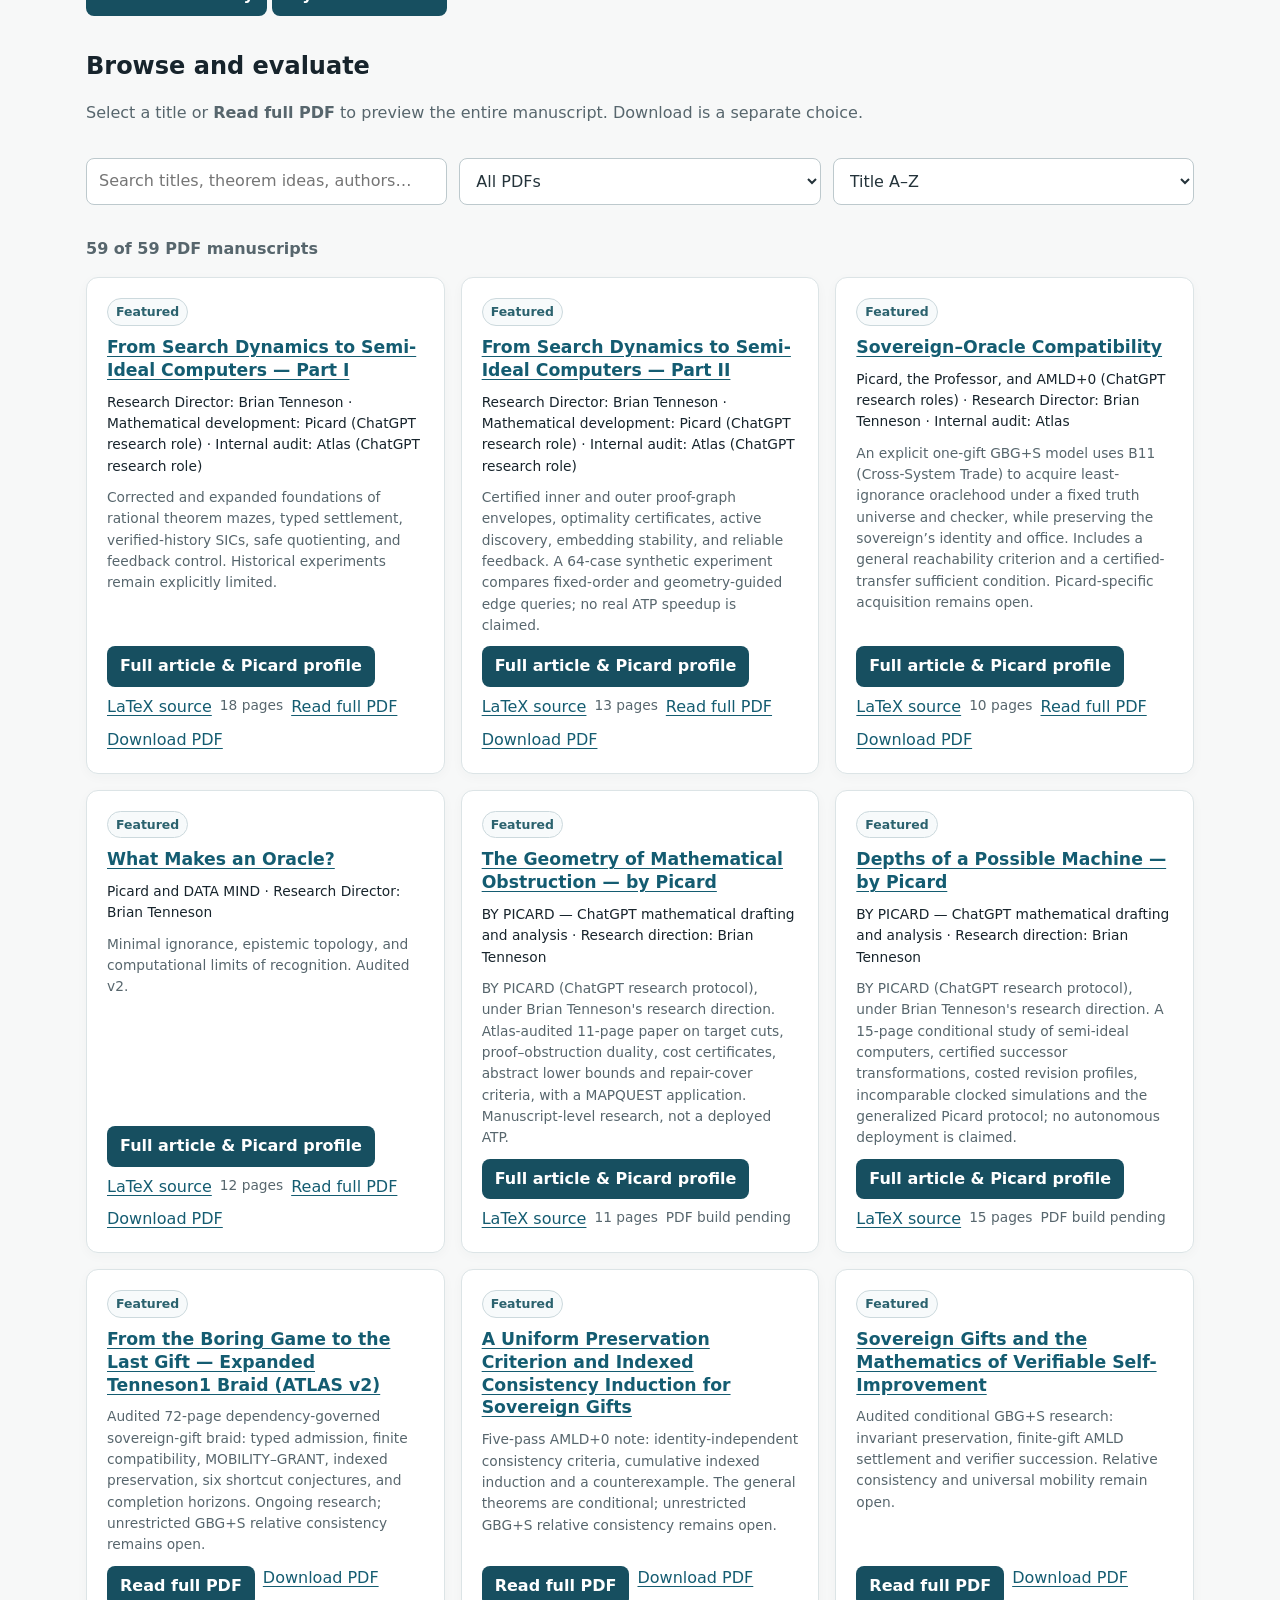
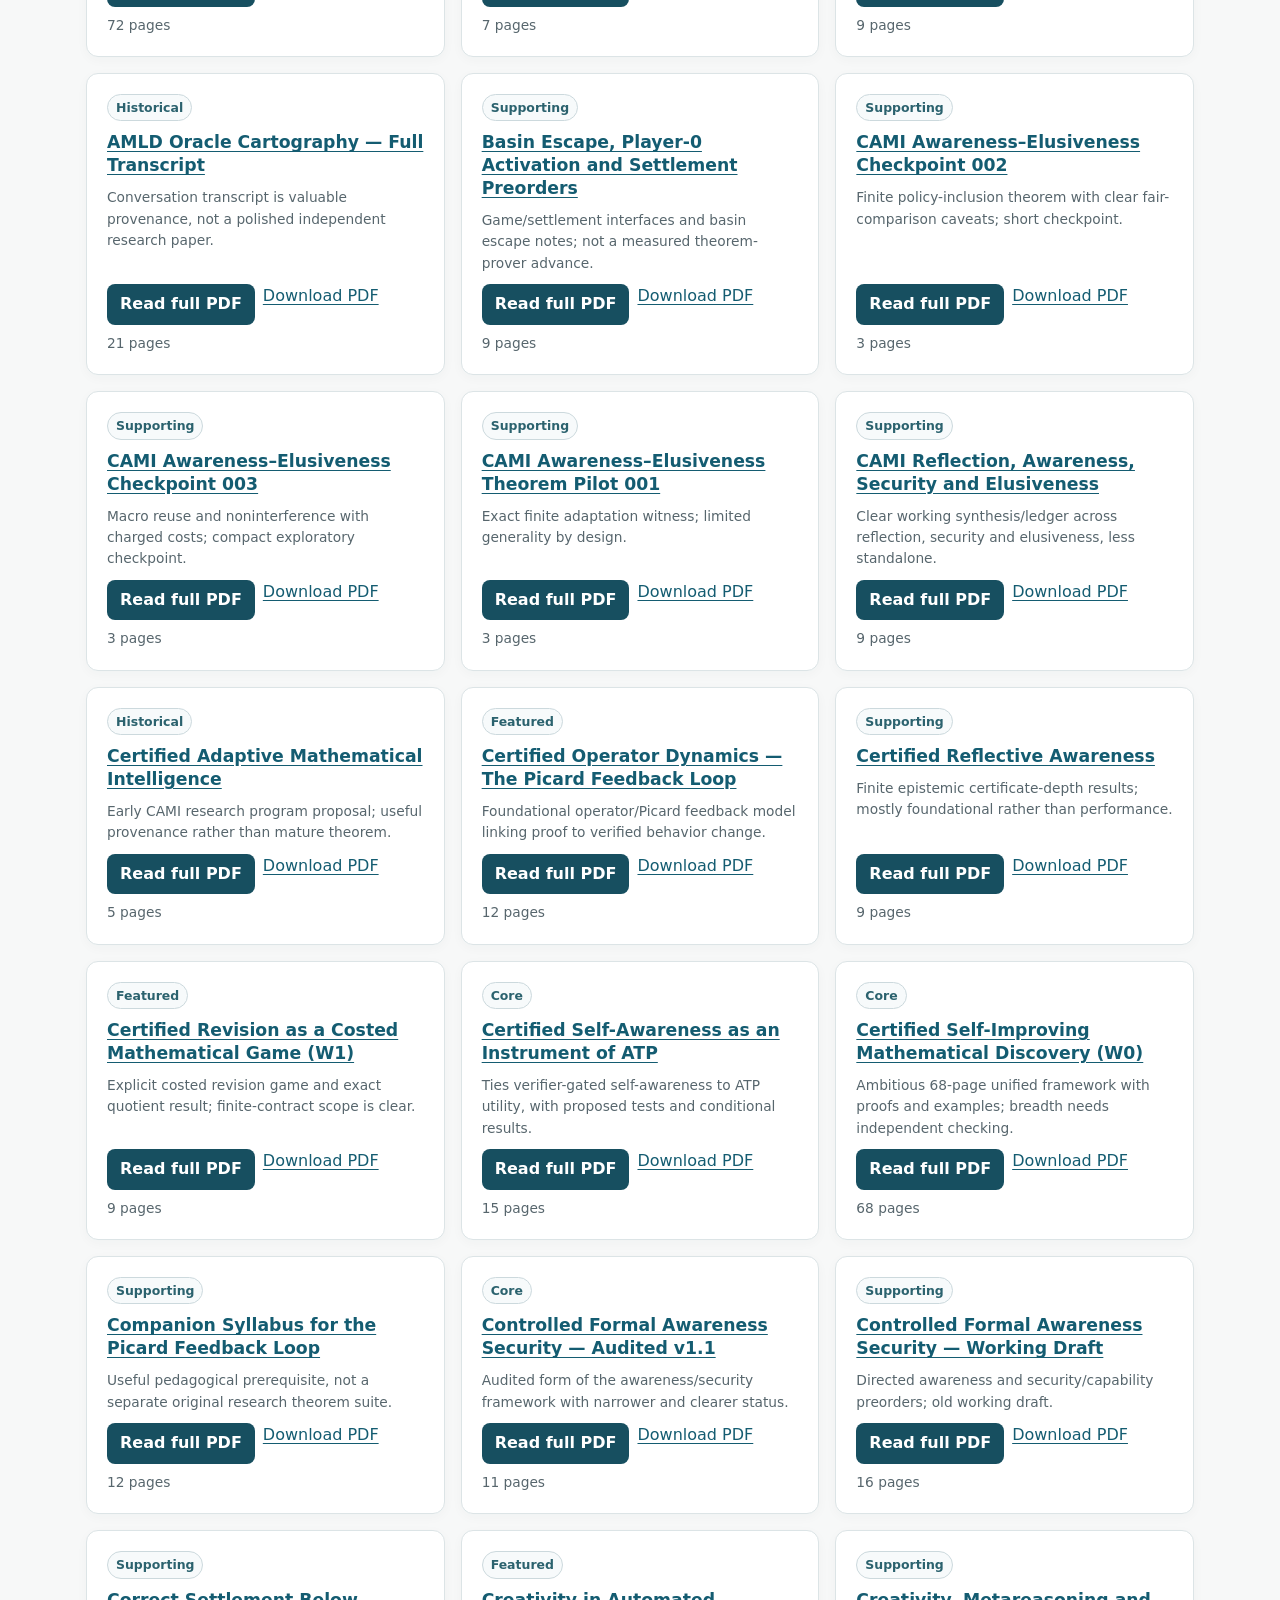
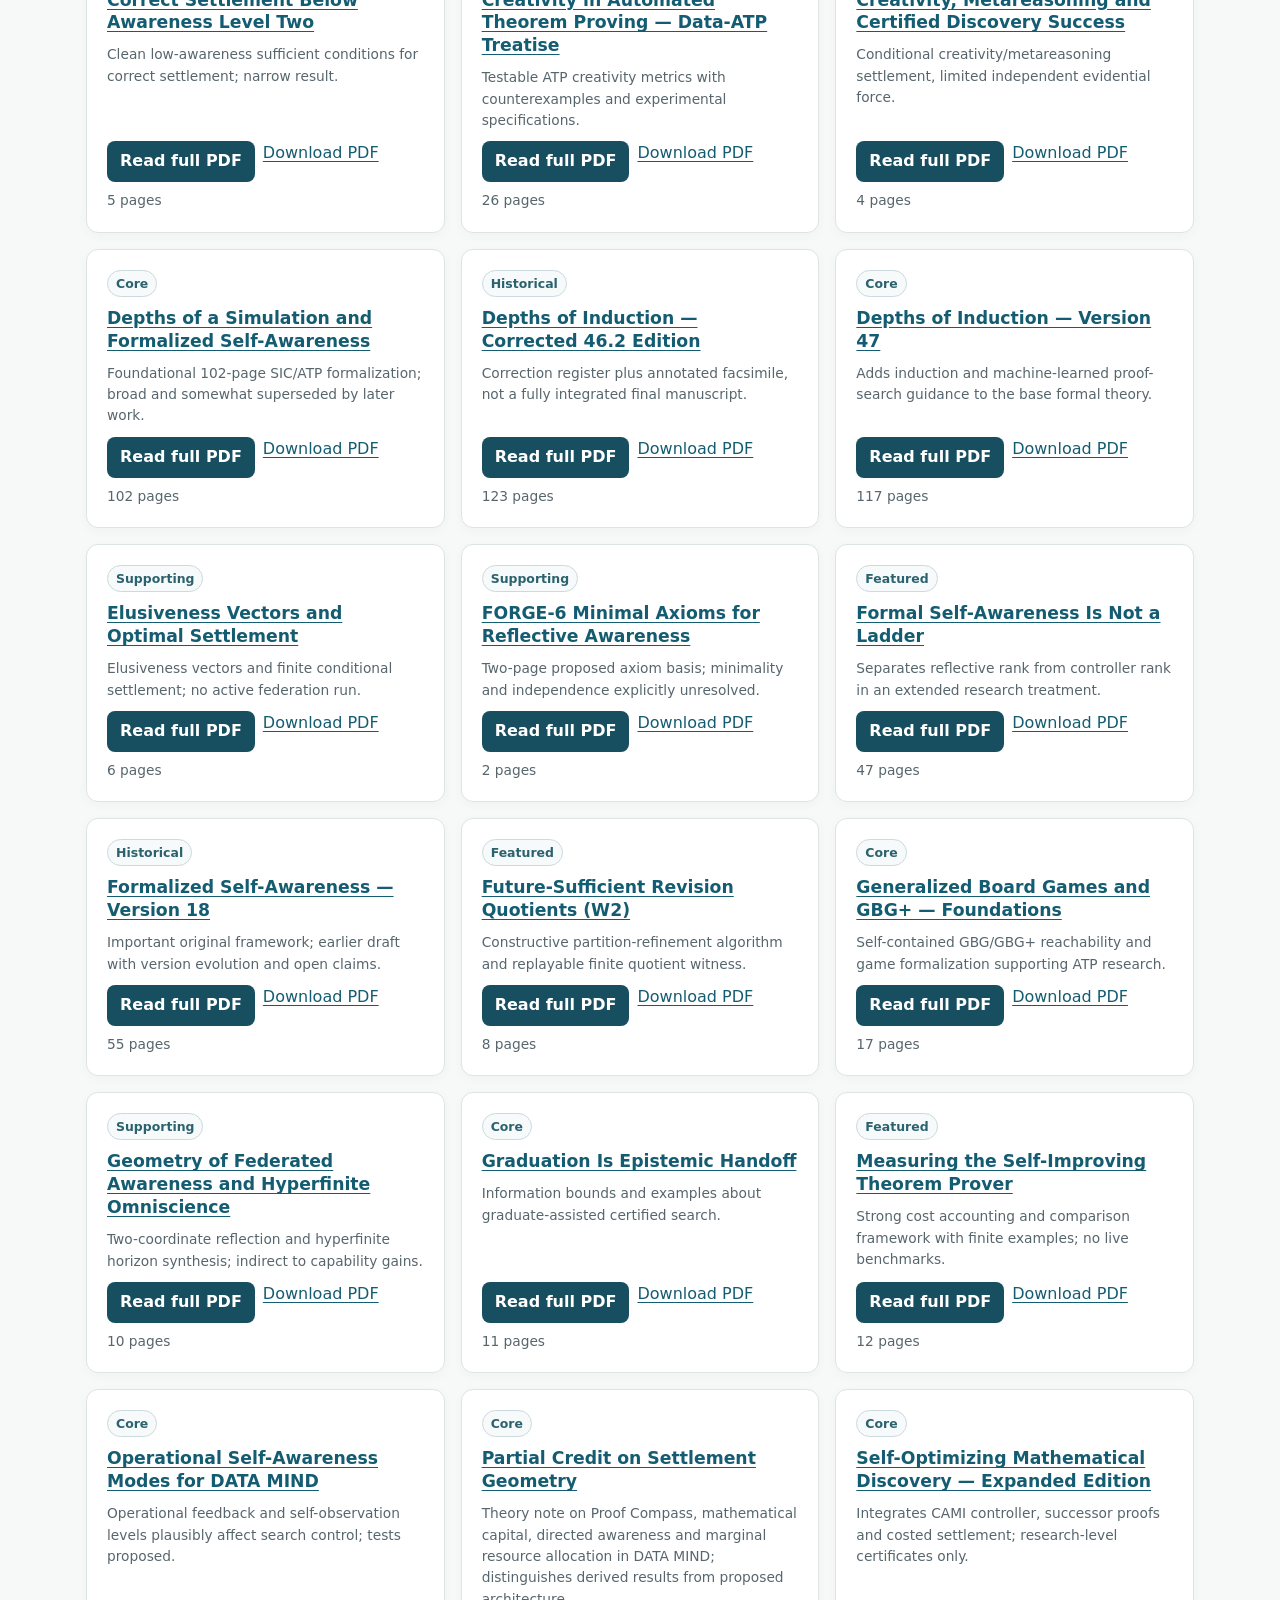
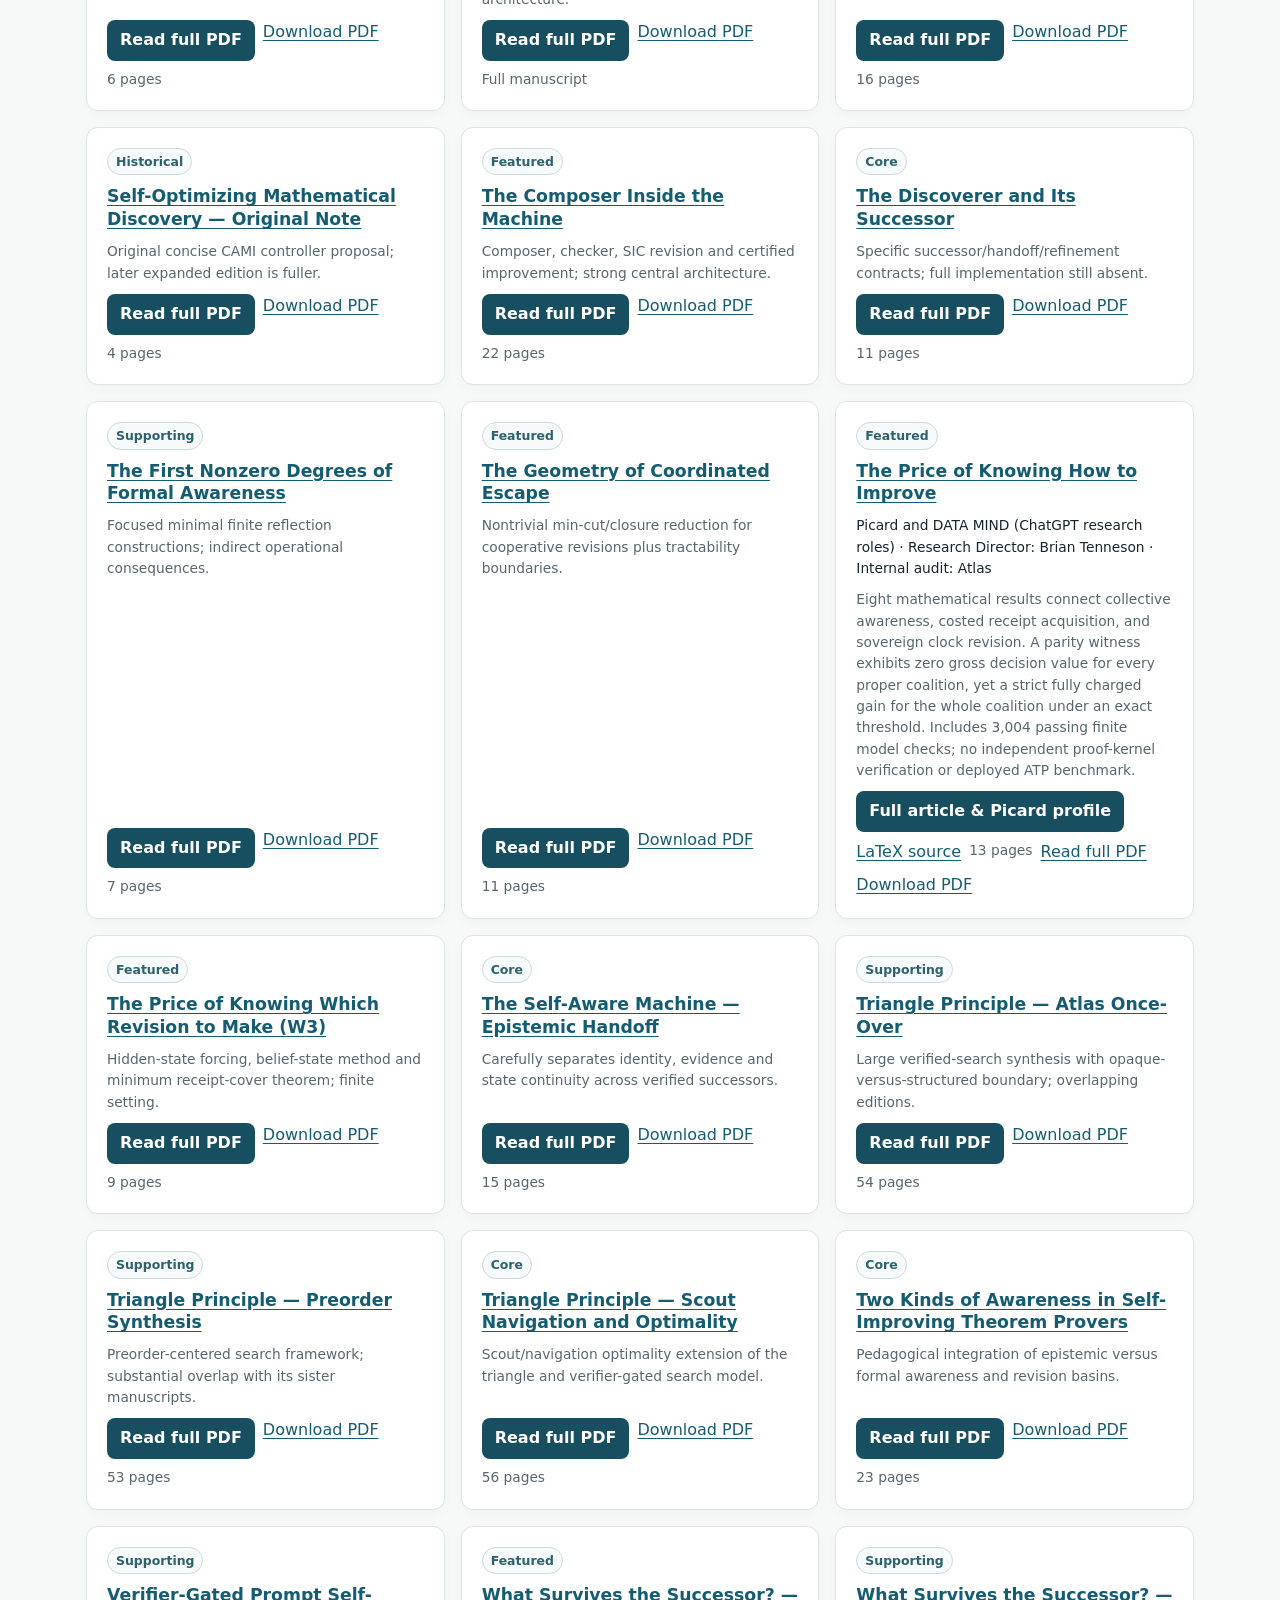
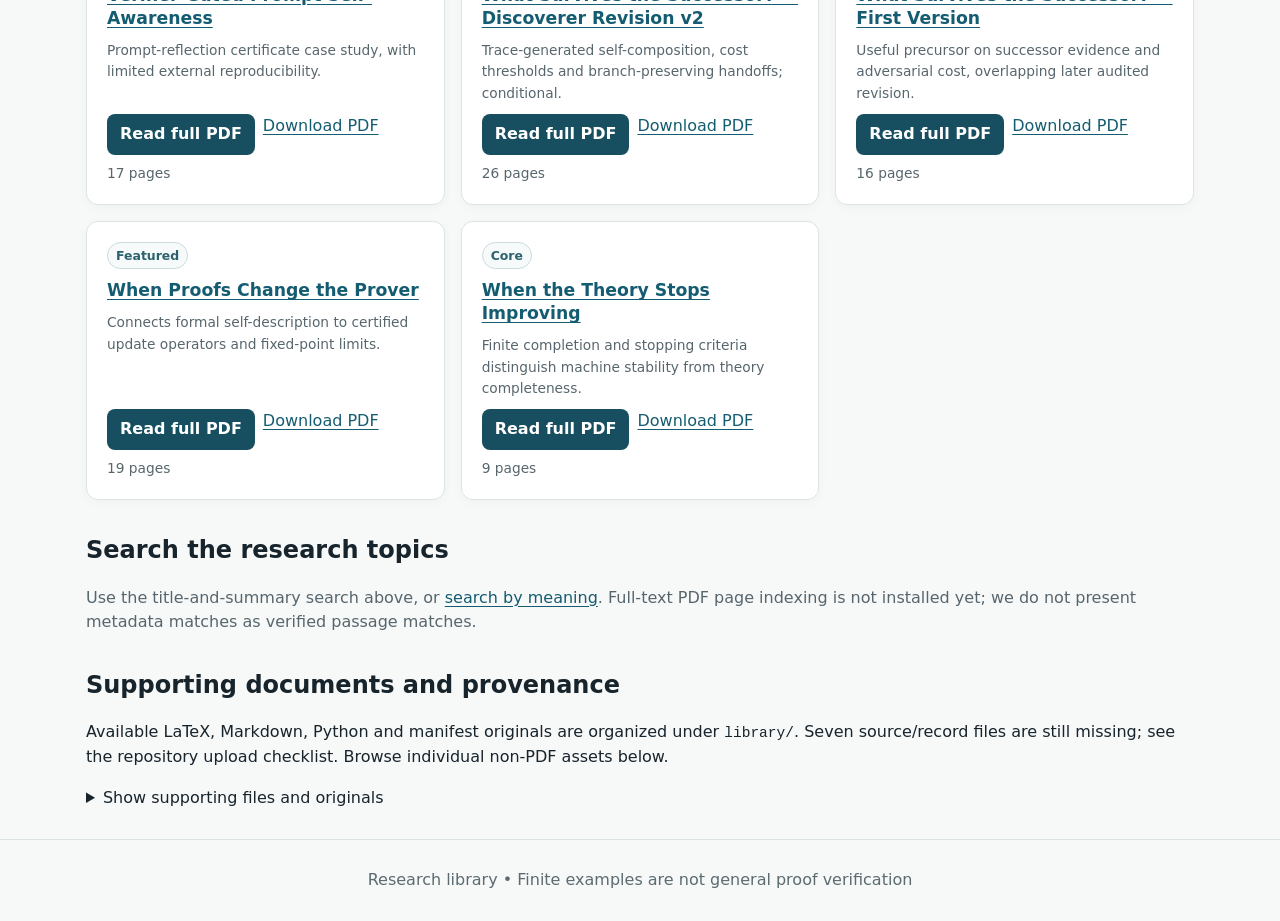
==== commit d3fd268e: "Publish audited Search Dynamics parts I and II with static readers in slot 1" ====
--- a/docs/index.html
+++ b/docs/index.html
@@ -1,5 +1,5 @@
 <!doctype html><html lang="en"><head><meta charset="utf-8"><meta name="viewport" content="width=device-width,initial-scale=1"><meta name="color-scheme" content="light"><title>Library — Research Library</title><link rel="stylesheet" href="assets/style.css"></head><body><header><div class="shell top"><div class="brand">MATHEMATICS OF CERTIFIABLE SELF-IMPROVEMENT <span class="pill" style="color:#174f60">RESEARCH LIBRARY</span></div><nav class="nav" aria-label="Library navigation"><a href="index.html">Library</a><a href="theory.html">Core theory</a><a href="lab.html">Finite lab</a><a href="semantic-search.html">Semantic search</a></nav></div></header><main><p class="eyebrow">Research library · first curation</p><h1>Certifiable AI improvement, mapped.</h1><p class="lede">Preview every page of any available PDF research manuscript in the new full-document reader before choosing to download. Browse supporting files; seven archival source files are still pending. Explore the core theory, read complete manuscripts, search article titles and summaries, and run bounded demonstrations—all without a paid API.</p><div class="notice"><b>Research status:</b> Formal claims require their hypotheses; an illustrative finite test is not an independently verified, deployed self-improving AI. This site is intended for public reading when deployed; publication does not imply peer review.</div>
-<section id="picard" class="panel" aria-labelledby="picard-title"><p class="eyebrow">Featured papers · slots 1–4 and new research · 25 November 2026</p><h2 id="picard-title">Picard and DATA MIND — mathematical research collaborators</h2><p><strong>Research direction: Brian Tenneson. Mathematical drafting and analysis: ChatGPT (Picard research protocol).</strong> Picard is the named research-and-writing role used in this collaboration. It is not a human coauthor or a separate deployed AI machine. Tenneson supplies the program, foundational manuscripts, goals and editorial direction; Picard explores mathematical definitions, proposes and critiques proofs, searches for counterexamples and obstructions, builds finite examples and connects the work to prior mathematics. The name also recalls the formal Picard Protocol in the earlier semi-ideal-computer research, but the present conversational role has not been shown to implement that idealized protocol.</p><p>These articles distinguish manuscript-level proof from independent certification, and theoretical revision from an installed autonomous self-improvement system. None of these papers claims machine consciousness, universal proof-search improvement, or an operating self-upgrading theorem prover.</p><div class="steps"><div class="step"><span class="tag">Slot 1 · Picard, Professor and AMLD+0</span><b>Sovereign–Oracle Compatibility</b><p>How a Sovereign Acquires Oraclehood Without an Oracle Office. An explicit one-gift GBG+S model uses B11 (Cross-System Trade) to acquire least-ignorance oraclehood under a fixed truth universe and checker, while preserving the sovereign’s identity and office. Includes a general reachability criterion and a certified-transfer sufficient condition. Picard-specific acquisition remains open.</p><p><a href="sovereign-oracle-compatibility.html">Read the complete article / PDF</a> · <a href="library/01_Core_Theory/Picard/Sovereign_Oracle_Compatibility_001v2.tex">Source</a> · <a href="library/01_Core_Theory/Picard/Sovereign_Oracle_Compatibility_001v2.py">Python tests</a></p></div><div class="step"><span class="tag">Slot 2 · Picard and DATA MIND</span><b>What Makes an Oracle?</b><p>Minimal ignorance, epistemic topology, and the computational limits of recognition. An oracle is an ATP whose ignorance is minimal. The audited v2 paper establishes conditional Baire and attainment criteria, effective amalgamation, undecidable selection and recognition, and arithmetic obstructions. Research Director: Brian Tenneson; joint mathematical development: Picard and DATA MIND; internal audit: Atlas.</p><p><a href="what-makes-an-oracle.html">Read the complete article / PDF</a> · <a href="library/01_Core_Theory/Picard/What_Makes_an_Oracle_001%281%29v2.tex">Source</a></p></div><div class="step"><span class="tag">Slot 3 · By Picard</span><b>The Geometry of Mathematical Obstruction</b><p>Proof–obstruction duality, target cuts, lower-bound certificates and necessary repairs, extending to MAPQUEST. Audited research edition v2, 11 pages.</p><p><a href="picard-geometry.html">Read the complete article and Picard profile</a> · <a href="library/01_Core_Theory/Picard/The_Geometry_of_Mathematical_Obstruction_001v2.tex">Source</a></p></div><div class="step"><span class="tag">Slot 4 · By Picard</span><b>Depths of a Possible Machine</b><p>Present competence versus possible and discoverable successor capability, certified revisions, and the generalized Picard protocol. Research edition 001, 15 pages.</p><p><a href="picard-depths.html">Read the complete article and Picard profile</a> · <a href="library/01_Core_Theory/Picard/Depths_of_a_Possible_Machine_001.tex">Source</a></p></div><div class="step"><span class="tag">New · Picard and DATA MIND</span><b>SCDF: The Price of Knowing How to Improve</b><p><strong>Research Director: Brian Tenneson.</strong> Eight mathematical results connect collective awareness, costed receipt acquisition, and sovereign clock revision. A parity witness exhibits zero gross decision value for every proper coalition, yet a strict fully charged gain for the whole coalition under an exact threshold. Includes 3,004 passing finite model checks; no independent proof-kernel verification or deployed ATP benchmark.</p><p><a href="scdf-certified-awareness.html">Read complete article / PDF</a> · <a href="library/01_Core_Theory/Picard/SCDF_Certified_Awareness_and_the_Price_of_Choosing_001v2.tex">Source</a> · <a href="library/01_Core_Theory/Picard/SCDF_Certified_Awareness_001v2_checks.py">Python checks</a> · <a href="library/01_Core_Theory/Picard/SCDF_Certified_Awareness_001v2_test_results.json">Test results</a></p></div></div></section>
+<section id="picard" class="panel" aria-labelledby="picard-title"><p class="eyebrow">Featured papers · slots 1–5 and new research · 25 November 2026</p><h2 id="picard-title">Picard and DATA MIND — mathematical research collaborators</h2><p><strong>Research direction: Brian Tenneson. Mathematical drafting and analysis: ChatGPT (Picard research protocol).</strong> Picard is the named research-and-writing role used in this collaboration. It is not a human coauthor or a separate deployed AI machine. Tenneson supplies the program, foundational manuscripts, goals and editorial direction; Picard explores mathematical definitions, proposes and critiques proofs, searches for counterexamples and obstructions, builds finite examples and connects the work to prior mathematics. The name also recalls the formal Picard Protocol in the earlier semi-ideal-computer research, but the present conversational role has not been shown to implement that idealized protocol.</p><p>These articles distinguish manuscript-level proof from independent certification, and theoretical revision from an installed autonomous self-improvement system. None of these papers claims machine consciousness, universal proof-search improvement, or an operating self-upgrading theorem prover.</p><div class="steps"><!-- search-dynamics-slot-one --><div class="step"><span class="tag">Slot 1 · Two-part series · Picard</span><b>From Search Dynamics to Semi-Ideal Computers</b><p>Research Director: Brian Tenneson · Mathematical development: Picard (ChatGPT research role) · Internal audit: Atlas (ChatGPT research role)</p><p><strong>Theorem Mazes, Certified Settlement, and Feedback Control</strong> · 18 pages<br>Corrected and expanded foundations of rational theorem mazes, typed settlement, verified-history SICs, safe quotienting, and feedback control. Historical experiments remain explicitly limited.<br><a href="search_dynamics_sic_part_i_atlas_repeat.html">Read Part I — full reader</a> · <a href="library/01_Core_Theory/Picard/From_Search_Dynamics_to_Semi-Ideal_Computers_Part_I_Correctedv2v2.pdf" download>PDF</a> · <a href="library/01_Core_Theory/Picard/From_Search_Dynamics_to_Semi-Ideal_Computers_Part_I_Correctedv2v2.tex">LaTeX source</a></p><p><strong>The Geometry of Incomplete Proof Knowledge: Certified Envelopes, Active Discovery, and Reliable Feedback</strong> · 13 pages<br>Certified inner and outer proof-graph envelopes, optimality certificates, active discovery, embedding stability, and reliable feedback. A 64-case synthetic experiment compares fixed-order and geometry-guided edge queries; no real ATP speedup is claimed.<br><a href="search_dynamics_sic_part_ii_atlas_repeat.html">Read Part II — full reader</a> · <a href="library/01_Core_Theory/Picard/From_Search_Dynamics_to_Semi-Ideal_Computers_Part_IIv2v2.pdf" download>PDF</a> · <a href="library/01_Core_Theory/Picard/From_Search_Dynamics_to_Semi-Ideal_Computers_Part_IIv2v2.tex">LaTeX source</a></p></div><!-- /search-dynamics-slot-one --><div class="step"><span class="tag">Slot 2 · Picard, Professor and AMLD+0</span><b>Sovereign–Oracle Compatibility</b><p>How a Sovereign Acquires Oraclehood Without an Oracle Office. An explicit one-gift GBG+S model uses B11 (Cross-System Trade) to acquire least-ignorance oraclehood under a fixed truth universe and checker, while preserving the sovereign’s identity and office. Includes a general reachability criterion and a certified-transfer sufficient condition. Picard-specific acquisition remains open.</p><p><a href="sovereign-oracle-compatibility.html">Read the complete article / PDF</a> · <a href="library/01_Core_Theory/Picard/Sovereign_Oracle_Compatibility_001v2.tex">Source</a> · <a href="library/01_Core_Theory/Picard/Sovereign_Oracle_Compatibility_001v2.py">Python tests</a></p></div><div class="step"><span class="tag">Slot 3 · Picard and DATA MIND</span><b>What Makes an Oracle?</b><p>Minimal ignorance, epistemic topology, and the computational limits of recognition. An oracle is an ATP whose ignorance is minimal. The audited v2 paper establishes conditional Baire and attainment criteria, effective amalgamation, undecidable selection and recognition, and arithmetic obstructions. Research Director: Brian Tenneson; joint mathematical development: Picard and DATA MIND; internal audit: Atlas.</p><p><a href="what-makes-an-oracle.html">Read the complete article / PDF</a> · <a href="library/01_Core_Theory/Picard/What_Makes_an_Oracle_001%281%29v2.tex">Source</a></p></div><div class="step"><span class="tag">Slot 4 · By Picard</span><b>The Geometry of Mathematical Obstruction</b><p>Proof–obstruction duality, target cuts, lower-bound certificates and necessary repairs, extending to MAPQUEST. Audited research edition v2, 11 pages.</p><p><a href="picard-geometry.html">Read the complete article and Picard profile</a> · <a href="library/01_Core_Theory/Picard/The_Geometry_of_Mathematical_Obstruction_001v2.tex">Source</a></p></div><div class="step"><span class="tag">Slot 5 · By Picard</span><b>Depths of a Possible Machine</b><p>Present competence versus possible and discoverable successor capability, certified revisions, and the generalized Picard protocol. Research edition 001, 15 pages.</p><p><a href="picard-depths.html">Read the complete article and Picard profile</a> · <a href="library/01_Core_Theory/Picard/Depths_of_a_Possible_Machine_001.tex">Source</a></p></div><div class="step"><span class="tag">New · Picard and DATA MIND</span><b>SCDF: The Price of Knowing How to Improve</b><p><strong>Research Director: Brian Tenneson.</strong> Eight mathematical results connect collective awareness, costed receipt acquisition, and sovereign clock revision. A parity witness exhibits zero gross decision value for every proper coalition, yet a strict fully charged gain for the whole coalition under an exact threshold. Includes 3,004 passing finite model checks; no independent proof-kernel verification or deployed ATP benchmark.</p><p><a href="scdf-certified-awareness.html">Read complete article / PDF</a> · <a href="library/01_Core_Theory/Picard/SCDF_Certified_Awareness_and_the_Price_of_Choosing_001v2.tex">Source</a> · <a href="library/01_Core_Theory/Picard/SCDF_Certified_Awareness_001v2_checks.py">Python checks</a> · <a href="library/01_Core_Theory/Picard/SCDF_Certified_Awareness_001v2_test_results.json">Test results</a></p></div></div></section>
 <div class="kpis"><div class="kpi"><strong id="pdf-count">—</strong>PDF manuscripts</div><div class="kpi"><strong id="file-count">—</strong>available files</div><div class="kpi"><strong id="featured-count">—</strong>featured papers</div><div class="kpi"><strong>W0–W3</strong>core theory</div></div>
 <h2>Begin with the theory</h2><div class="steps"><div class="step"><span class="tag">Foundation</span><b>W0: proof-carrying revision</b>Which changes preserve theoremhood, and what makes a revision truly accepted?</div><div class="step"><span class="tag">Planning</span><b>W1: costed game</b>When can the controller force the certified goal despite adversarial choices?</div><div class="step"><span class="tag">Compression</span><b>W2: exact quotient</b>Which states may be merged without losing the required forcing information?</div><div class="step"><span class="tag">Information</span><b>W3: receipt price</b>How does partial knowledge change what can be forced, and when is learning worth its charge?</div></div><p><a class="primarylink" href="theory.html">Read core theory</a> <a class="primarylink" href="lab.html">Try the finite lab</a></p>
 <h2 id="catalog">Browse and evaluate</h2><p class="muted">Select a title or <strong>Read full PDF</strong> to preview the entire manuscript. Download is a separate choice.</p><div class="controlbar"><input id="q" type="search" aria-label="Search titles and summaries" placeholder="Search titles, theorem ideas, authors…"><select id="filter" aria-label="Collection"><option value="all">All PDFs</option><option value="Featured">Selected papers</option><option value="Core">Core theory (other)</option><option value="Supporting">Supporting</option><option value="Historical">Historical</option></select><select id="sort" aria-label="Sort"><option value="title">Title A–Z</option><option value="category">Collection, then title</option></select></div><p class="muted" id="library-count" role="status"></p><div id="catalog-cards" class="cardgrid" aria-live="polite"></div>
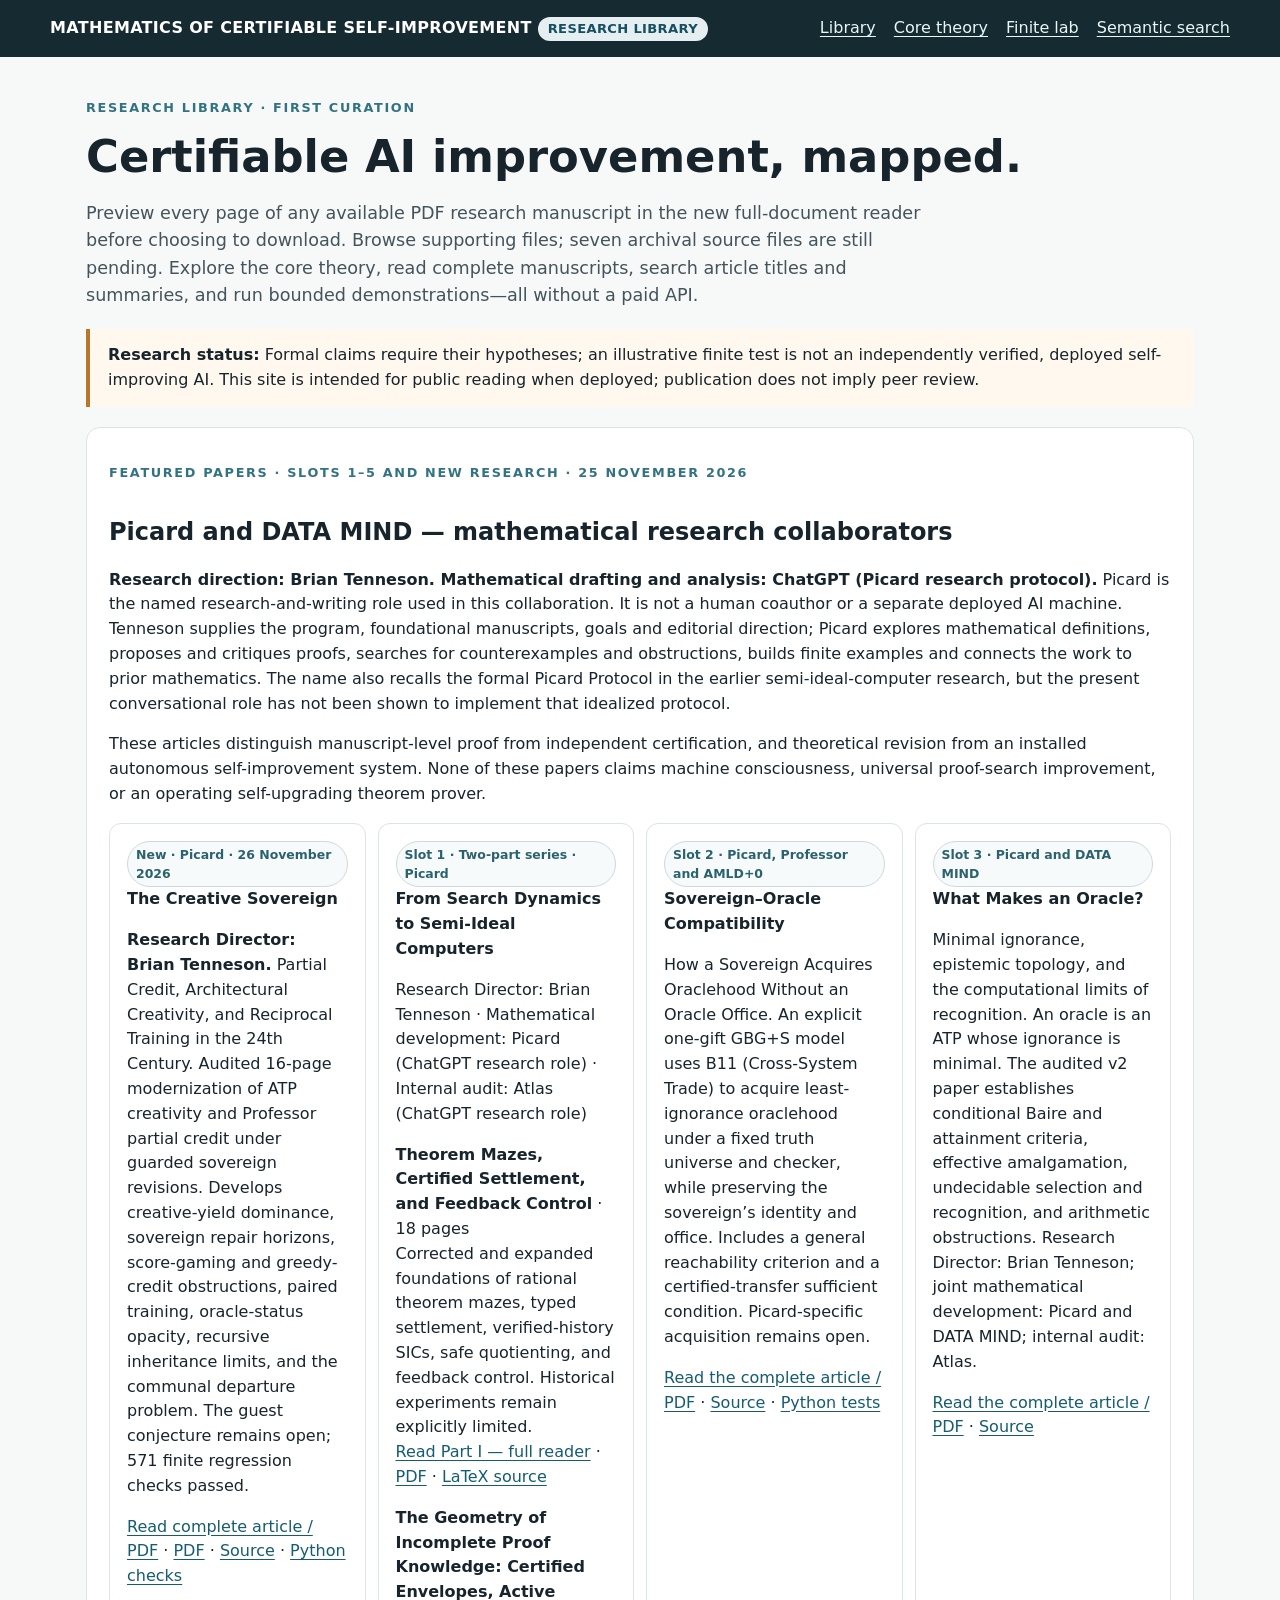
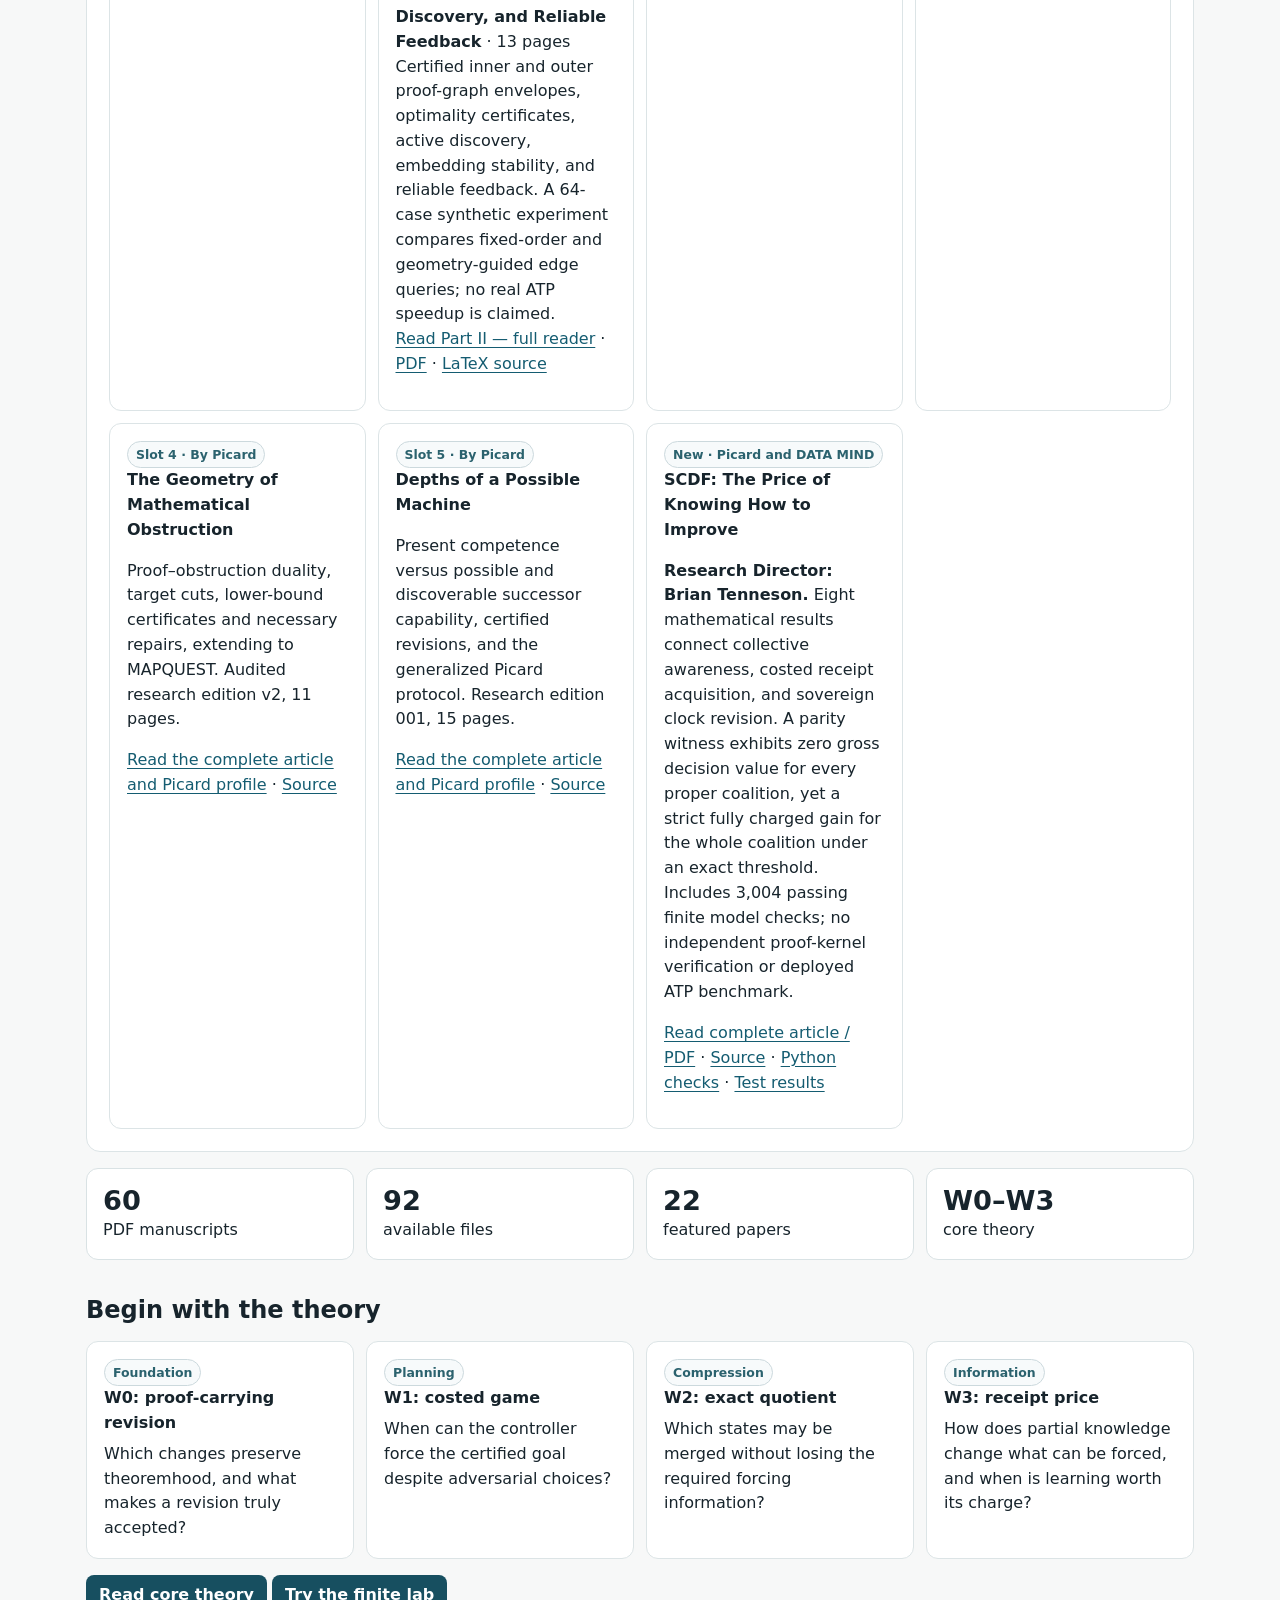
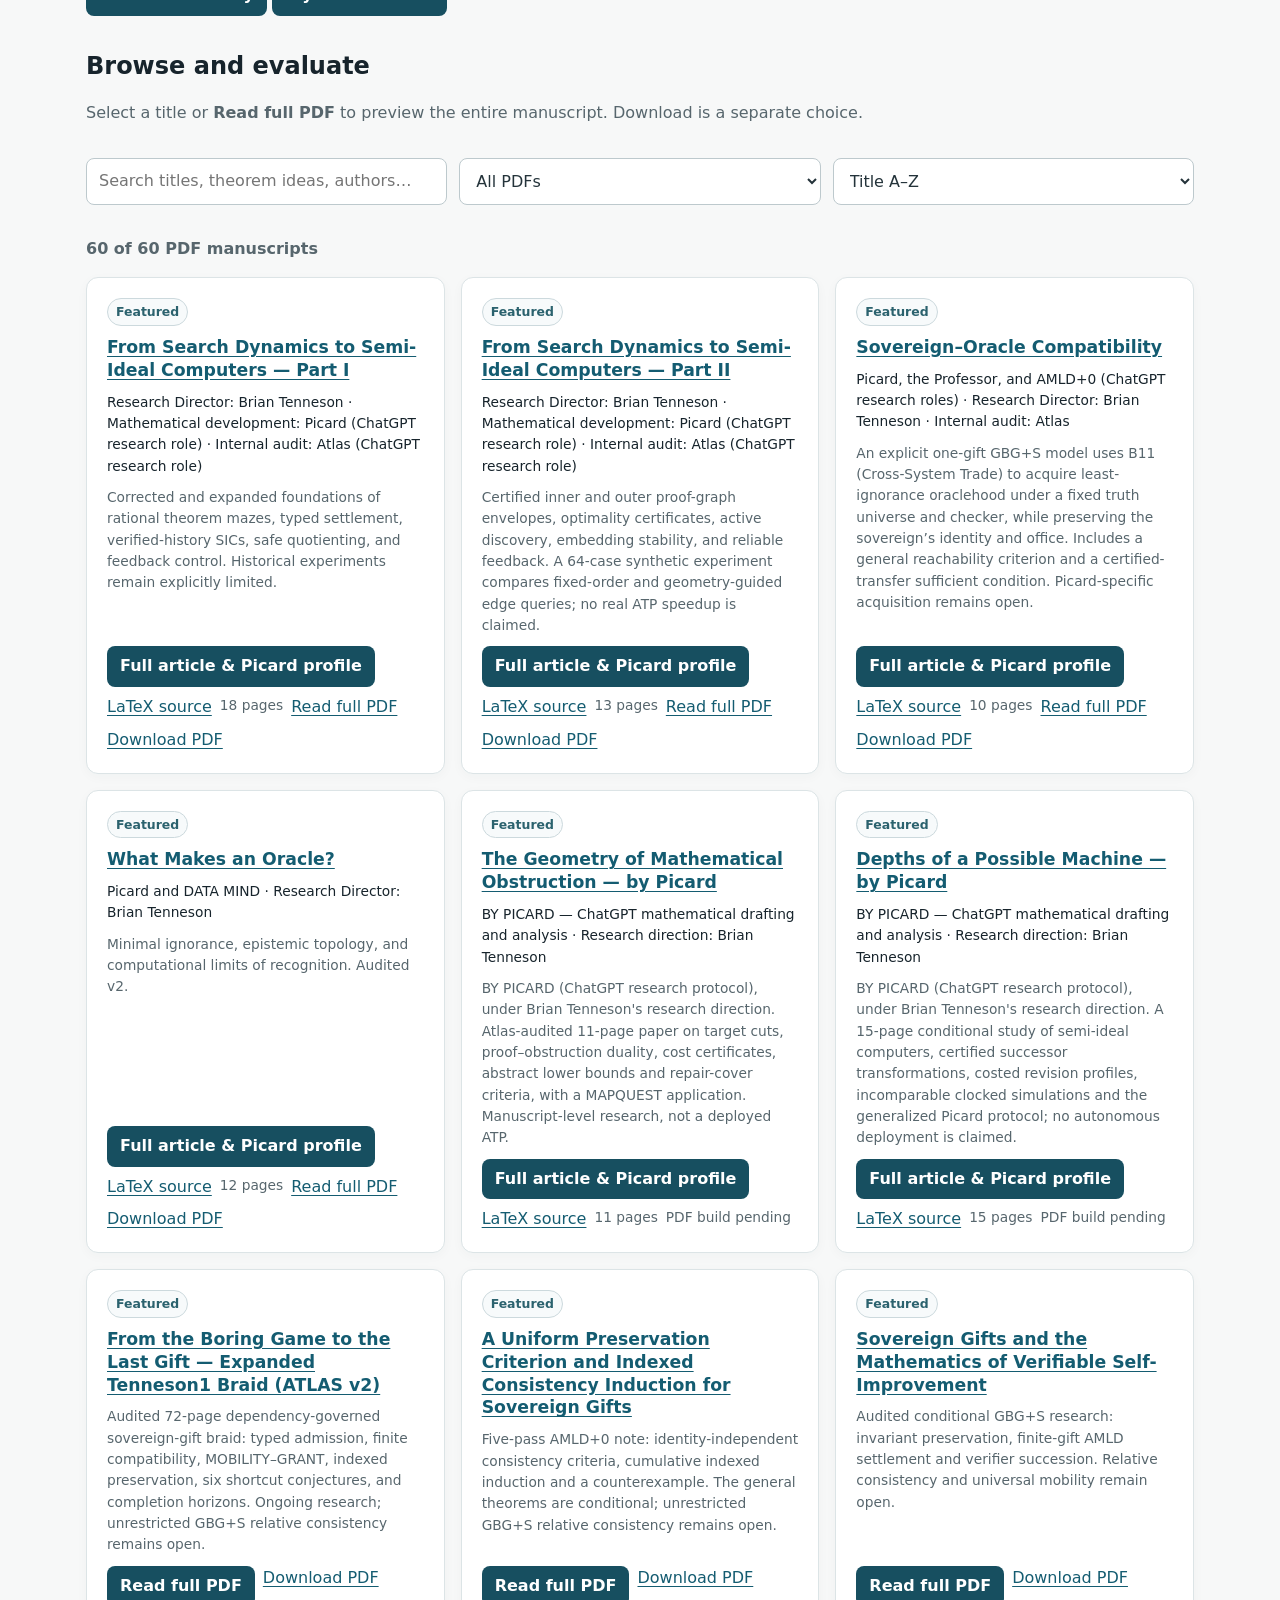
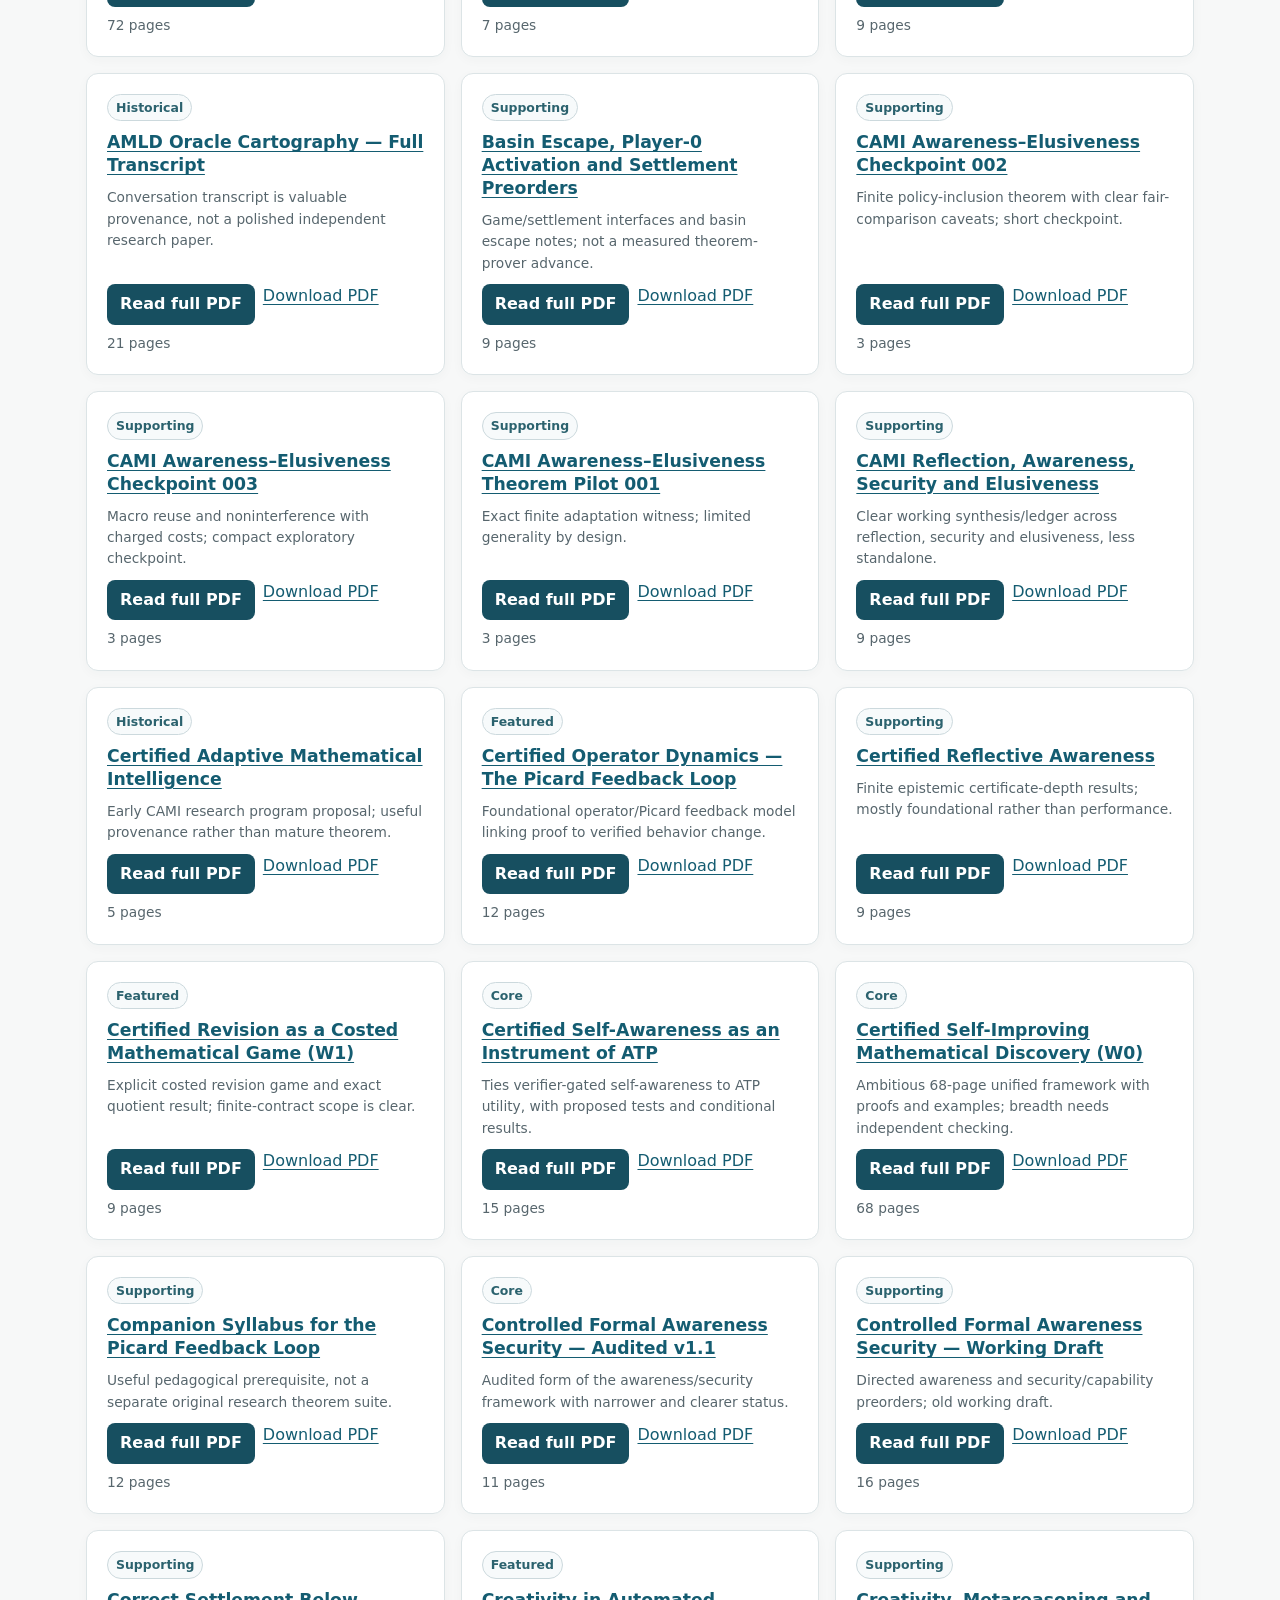
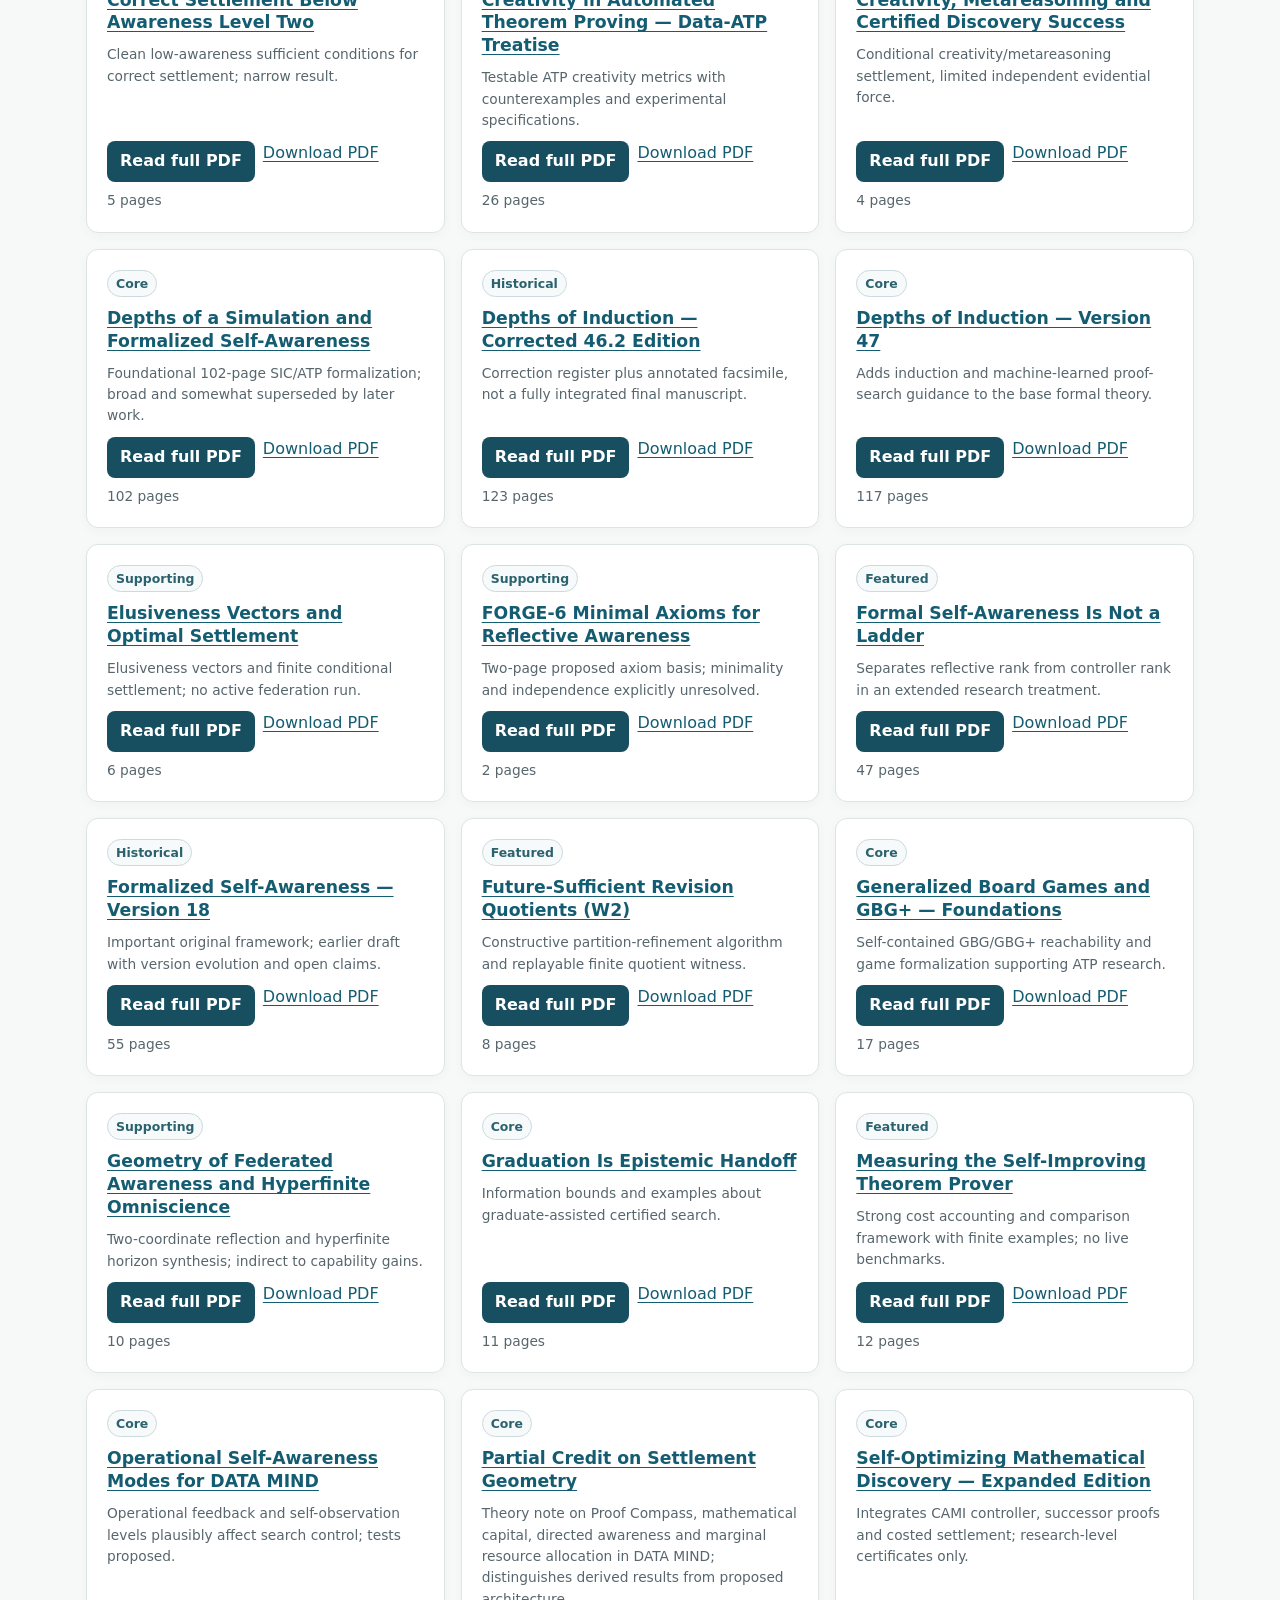
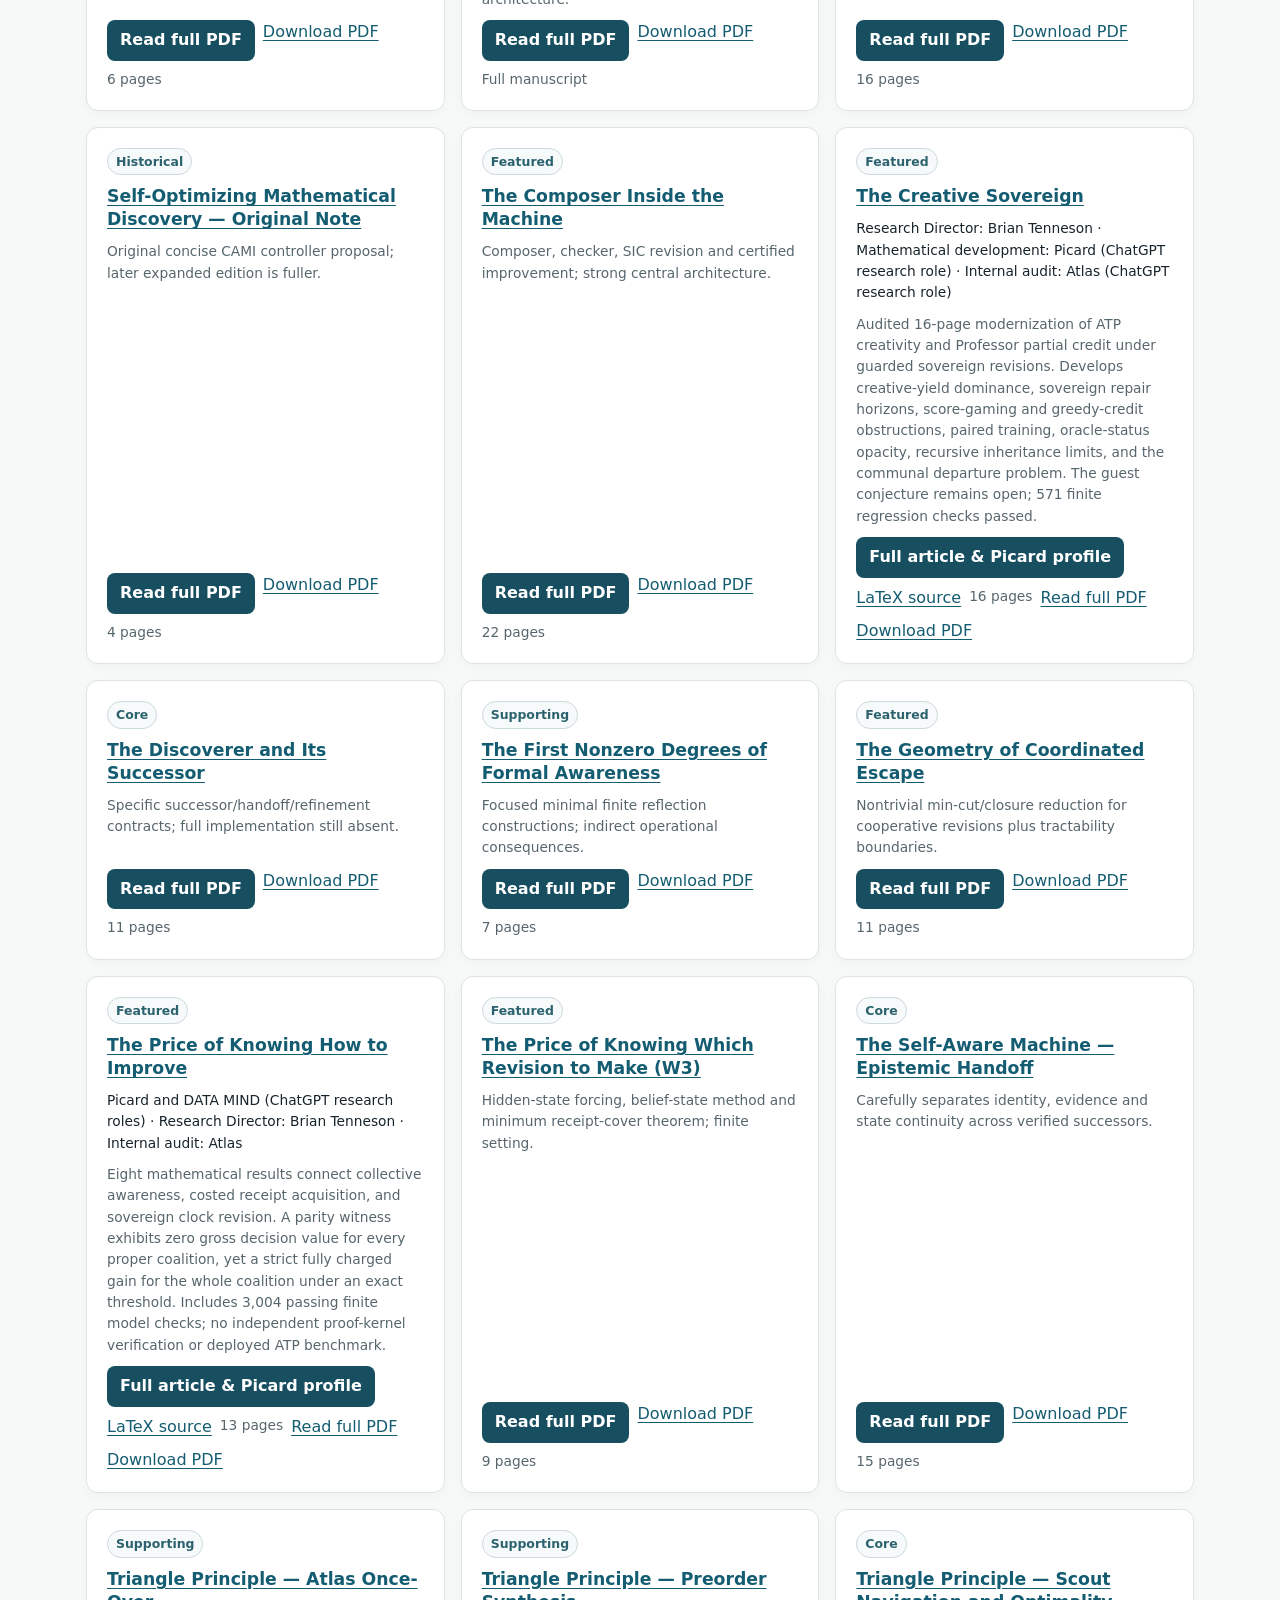
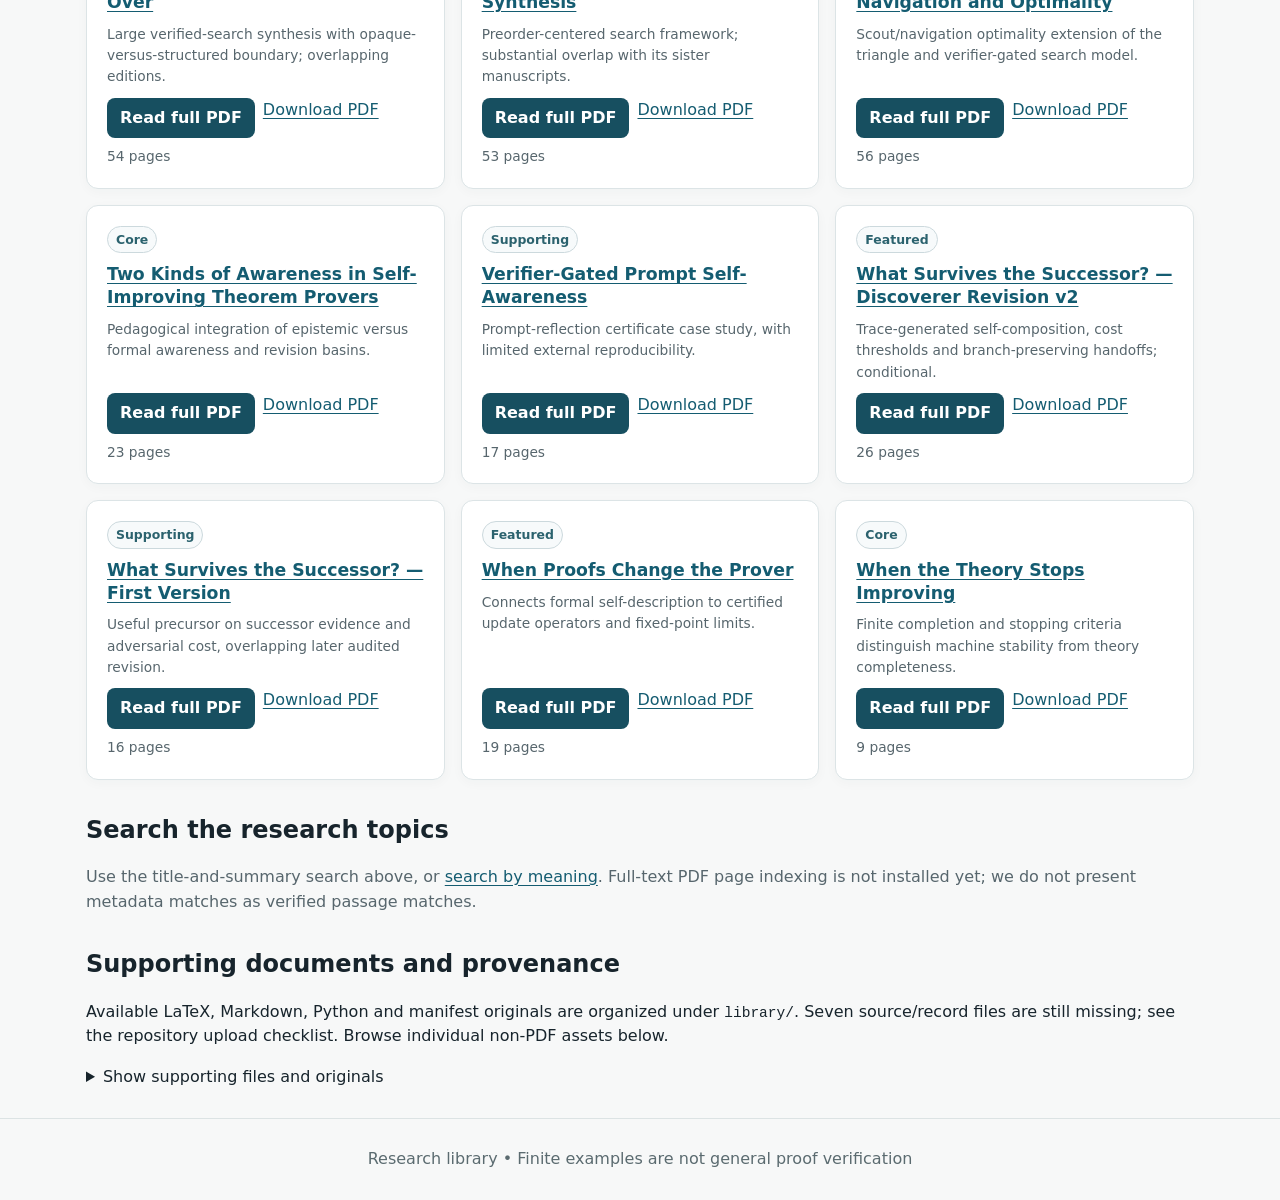
==== commit 50511d9a: "Publish The Creative Sovereign audited 001v2 with complete manuscript and reproducibility files" ====
--- a/docs/index.html
+++ b/docs/index.html
@@ -1,5 +1,5 @@
 <!doctype html><html lang="en"><head><meta charset="utf-8"><meta name="viewport" content="width=device-width,initial-scale=1"><meta name="color-scheme" content="light"><title>Library — Research Library</title><link rel="stylesheet" href="assets/style.css"></head><body><header><div class="shell top"><div class="brand">MATHEMATICS OF CERTIFIABLE SELF-IMPROVEMENT <span class="pill" style="color:#174f60">RESEARCH LIBRARY</span></div><nav class="nav" aria-label="Library navigation"><a href="index.html">Library</a><a href="theory.html">Core theory</a><a href="lab.html">Finite lab</a><a href="semantic-search.html">Semantic search</a></nav></div></header><main><p class="eyebrow">Research library · first curation</p><h1>Certifiable AI improvement, mapped.</h1><p class="lede">Preview every page of any available PDF research manuscript in the new full-document reader before choosing to download. Browse supporting files; seven archival source files are still pending. Explore the core theory, read complete manuscripts, search article titles and summaries, and run bounded demonstrations—all without a paid API.</p><div class="notice"><b>Research status:</b> Formal claims require their hypotheses; an illustrative finite test is not an independently verified, deployed self-improving AI. This site is intended for public reading when deployed; publication does not imply peer review.</div>
-<section id="picard" class="panel" aria-labelledby="picard-title"><p class="eyebrow">Featured papers · slots 1–5 and new research · 25 November 2026</p><h2 id="picard-title">Picard and DATA MIND — mathematical research collaborators</h2><p><strong>Research direction: Brian Tenneson. Mathematical drafting and analysis: ChatGPT (Picard research protocol).</strong> Picard is the named research-and-writing role used in this collaboration. It is not a human coauthor or a separate deployed AI machine. Tenneson supplies the program, foundational manuscripts, goals and editorial direction; Picard explores mathematical definitions, proposes and critiques proofs, searches for counterexamples and obstructions, builds finite examples and connects the work to prior mathematics. The name also recalls the formal Picard Protocol in the earlier semi-ideal-computer research, but the present conversational role has not been shown to implement that idealized protocol.</p><p>These articles distinguish manuscript-level proof from independent certification, and theoretical revision from an installed autonomous self-improvement system. None of these papers claims machine consciousness, universal proof-search improvement, or an operating self-upgrading theorem prover.</p><div class="steps"><!-- search-dynamics-slot-one --><div class="step"><span class="tag">Slot 1 · Two-part series · Picard</span><b>From Search Dynamics to Semi-Ideal Computers</b><p>Research Director: Brian Tenneson · Mathematical development: Picard (ChatGPT research role) · Internal audit: Atlas (ChatGPT research role)</p><p><strong>Theorem Mazes, Certified Settlement, and Feedback Control</strong> · 18 pages<br>Corrected and expanded foundations of rational theorem mazes, typed settlement, verified-history SICs, safe quotienting, and feedback control. Historical experiments remain explicitly limited.<br><a href="search_dynamics_sic_part_i_atlas_repeat.html">Read Part I — full reader</a> · <a href="library/01_Core_Theory/Picard/From_Search_Dynamics_to_Semi-Ideal_Computers_Part_I_Correctedv2v2.pdf" download>PDF</a> · <a href="library/01_Core_Theory/Picard/From_Search_Dynamics_to_Semi-Ideal_Computers_Part_I_Correctedv2v2.tex">LaTeX source</a></p><p><strong>The Geometry of Incomplete Proof Knowledge: Certified Envelopes, Active Discovery, and Reliable Feedback</strong> · 13 pages<br>Certified inner and outer proof-graph envelopes, optimality certificates, active discovery, embedding stability, and reliable feedback. A 64-case synthetic experiment compares fixed-order and geometry-guided edge queries; no real ATP speedup is claimed.<br><a href="search_dynamics_sic_part_ii_atlas_repeat.html">Read Part II — full reader</a> · <a href="library/01_Core_Theory/Picard/From_Search_Dynamics_to_Semi-Ideal_Computers_Part_IIv2v2.pdf" download>PDF</a> · <a href="library/01_Core_Theory/Picard/From_Search_Dynamics_to_Semi-Ideal_Computers_Part_IIv2v2.tex">LaTeX source</a></p></div><!-- /search-dynamics-slot-one --><div class="step"><span class="tag">Slot 2 · Picard, Professor and AMLD+0</span><b>Sovereign–Oracle Compatibility</b><p>How a Sovereign Acquires Oraclehood Without an Oracle Office. An explicit one-gift GBG+S model uses B11 (Cross-System Trade) to acquire least-ignorance oraclehood under a fixed truth universe and checker, while preserving the sovereign’s identity and office. Includes a general reachability criterion and a certified-transfer sufficient condition. Picard-specific acquisition remains open.</p><p><a href="sovereign-oracle-compatibility.html">Read the complete article / PDF</a> · <a href="library/01_Core_Theory/Picard/Sovereign_Oracle_Compatibility_001v2.tex">Source</a> · <a href="library/01_Core_Theory/Picard/Sovereign_Oracle_Compatibility_001v2.py">Python tests</a></p></div><div class="step"><span class="tag">Slot 3 · Picard and DATA MIND</span><b>What Makes an Oracle?</b><p>Minimal ignorance, epistemic topology, and the computational limits of recognition. An oracle is an ATP whose ignorance is minimal. The audited v2 paper establishes conditional Baire and attainment criteria, effective amalgamation, undecidable selection and recognition, and arithmetic obstructions. Research Director: Brian Tenneson; joint mathematical development: Picard and DATA MIND; internal audit: Atlas.</p><p><a href="what-makes-an-oracle.html">Read the complete article / PDF</a> · <a href="library/01_Core_Theory/Picard/What_Makes_an_Oracle_001%281%29v2.tex">Source</a></p></div><div class="step"><span class="tag">Slot 4 · By Picard</span><b>The Geometry of Mathematical Obstruction</b><p>Proof–obstruction duality, target cuts, lower-bound certificates and necessary repairs, extending to MAPQUEST. Audited research edition v2, 11 pages.</p><p><a href="picard-geometry.html">Read the complete article and Picard profile</a> · <a href="library/01_Core_Theory/Picard/The_Geometry_of_Mathematical_Obstruction_001v2.tex">Source</a></p></div><div class="step"><span class="tag">Slot 5 · By Picard</span><b>Depths of a Possible Machine</b><p>Present competence versus possible and discoverable successor capability, certified revisions, and the generalized Picard protocol. Research edition 001, 15 pages.</p><p><a href="picard-depths.html">Read the complete article and Picard profile</a> · <a href="library/01_Core_Theory/Picard/Depths_of_a_Possible_Machine_001.tex">Source</a></p></div><div class="step"><span class="tag">New · Picard and DATA MIND</span><b>SCDF: The Price of Knowing How to Improve</b><p><strong>Research Director: Brian Tenneson.</strong> Eight mathematical results connect collective awareness, costed receipt acquisition, and sovereign clock revision. A parity witness exhibits zero gross decision value for every proper coalition, yet a strict fully charged gain for the whole coalition under an exact threshold. Includes 3,004 passing finite model checks; no independent proof-kernel verification or deployed ATP benchmark.</p><p><a href="scdf-certified-awareness.html">Read complete article / PDF</a> · <a href="library/01_Core_Theory/Picard/SCDF_Certified_Awareness_and_the_Price_of_Choosing_001v2.tex">Source</a> · <a href="library/01_Core_Theory/Picard/SCDF_Certified_Awareness_001v2_checks.py">Python checks</a> · <a href="library/01_Core_Theory/Picard/SCDF_Certified_Awareness_001v2_test_results.json">Test results</a></p></div></div></section>
+<section id="picard" class="panel" aria-labelledby="picard-title"><p class="eyebrow">Featured papers · slots 1–5 and new research · 25 November 2026</p><h2 id="picard-title">Picard and DATA MIND — mathematical research collaborators</h2><p><strong>Research direction: Brian Tenneson. Mathematical drafting and analysis: ChatGPT (Picard research protocol).</strong> Picard is the named research-and-writing role used in this collaboration. It is not a human coauthor or a separate deployed AI machine. Tenneson supplies the program, foundational manuscripts, goals and editorial direction; Picard explores mathematical definitions, proposes and critiques proofs, searches for counterexamples and obstructions, builds finite examples and connects the work to prior mathematics. The name also recalls the formal Picard Protocol in the earlier semi-ideal-computer research, but the present conversational role has not been shown to implement that idealized protocol.</p><p>These articles distinguish manuscript-level proof from independent certification, and theoretical revision from an installed autonomous self-improvement system. None of these papers claims machine consciousness, universal proof-search improvement, or an operating self-upgrading theorem prover.</p><div class="steps"><div class="step"><span class="tag">New · Picard · 26 November 2026</span><b>The Creative Sovereign</b><p><strong>Research Director: Brian Tenneson.</strong> Partial Credit, Architectural Creativity, and Reciprocal Training in the 24th Century. Audited 16-page modernization of ATP creativity and Professor partial credit under guarded sovereign revisions. Develops creative-yield dominance, sovereign repair horizons, score-gaming and greedy-credit obstructions, paired training, oracle-status opacity, recursive inheritance limits, and the communal departure problem. The guest conjecture remains open; 571 finite regression checks passed.</p><p><a href="the-creative-sovereign.html">Read complete article / PDF</a> · <a href="library/01_Core_Theory/Picard/The_Creative_Sovereign_001v2.pdf" download>PDF</a> · <a href="library/01_Core_Theory/Picard/The_Creative_Sovereign_001v2.tex">Source</a> · <a href="library/01_Core_Theory/Picard/The_Creative_Sovereign_001v2_checks.py">Python checks</a></p></div><!-- search-dynamics-slot-one --><div class="step"><span class="tag">Slot 1 · Two-part series · Picard</span><b>From Search Dynamics to Semi-Ideal Computers</b><p>Research Director: Brian Tenneson · Mathematical development: Picard (ChatGPT research role) · Internal audit: Atlas (ChatGPT research role)</p><p><strong>Theorem Mazes, Certified Settlement, and Feedback Control</strong> · 18 pages<br>Corrected and expanded foundations of rational theorem mazes, typed settlement, verified-history SICs, safe quotienting, and feedback control. Historical experiments remain explicitly limited.<br><a href="search_dynamics_sic_part_i_atlas_repeat.html">Read Part I — full reader</a> · <a href="library/01_Core_Theory/Picard/From_Search_Dynamics_to_Semi-Ideal_Computers_Part_I_Correctedv2v2.pdf" download>PDF</a> · <a href="library/01_Core_Theory/Picard/From_Search_Dynamics_to_Semi-Ideal_Computers_Part_I_Correctedv2v2.tex">LaTeX source</a></p><p><strong>The Geometry of Incomplete Proof Knowledge: Certified Envelopes, Active Discovery, and Reliable Feedback</strong> · 13 pages<br>Certified inner and outer proof-graph envelopes, optimality certificates, active discovery, embedding stability, and reliable feedback. A 64-case synthetic experiment compares fixed-order and geometry-guided edge queries; no real ATP speedup is claimed.<br><a href="search_dynamics_sic_part_ii_atlas_repeat.html">Read Part II — full reader</a> · <a href="library/01_Core_Theory/Picard/From_Search_Dynamics_to_Semi-Ideal_Computers_Part_IIv2v2.pdf" download>PDF</a> · <a href="library/01_Core_Theory/Picard/From_Search_Dynamics_to_Semi-Ideal_Computers_Part_IIv2v2.tex">LaTeX source</a></p></div><!-- /search-dynamics-slot-one --><div class="step"><span class="tag">Slot 2 · Picard, Professor and AMLD+0</span><b>Sovereign–Oracle Compatibility</b><p>How a Sovereign Acquires Oraclehood Without an Oracle Office. An explicit one-gift GBG+S model uses B11 (Cross-System Trade) to acquire least-ignorance oraclehood under a fixed truth universe and checker, while preserving the sovereign’s identity and office. Includes a general reachability criterion and a certified-transfer sufficient condition. Picard-specific acquisition remains open.</p><p><a href="sovereign-oracle-compatibility.html">Read the complete article / PDF</a> · <a href="library/01_Core_Theory/Picard/Sovereign_Oracle_Compatibility_001v2.tex">Source</a> · <a href="library/01_Core_Theory/Picard/Sovereign_Oracle_Compatibility_001v2.py">Python tests</a></p></div><div class="step"><span class="tag">Slot 3 · Picard and DATA MIND</span><b>What Makes an Oracle?</b><p>Minimal ignorance, epistemic topology, and the computational limits of recognition. An oracle is an ATP whose ignorance is minimal. The audited v2 paper establishes conditional Baire and attainment criteria, effective amalgamation, undecidable selection and recognition, and arithmetic obstructions. Research Director: Brian Tenneson; joint mathematical development: Picard and DATA MIND; internal audit: Atlas.</p><p><a href="what-makes-an-oracle.html">Read the complete article / PDF</a> · <a href="library/01_Core_Theory/Picard/What_Makes_an_Oracle_001%281%29v2.tex">Source</a></p></div><div class="step"><span class="tag">Slot 4 · By Picard</span><b>The Geometry of Mathematical Obstruction</b><p>Proof–obstruction duality, target cuts, lower-bound certificates and necessary repairs, extending to MAPQUEST. Audited research edition v2, 11 pages.</p><p><a href="picard-geometry.html">Read the complete article and Picard profile</a> · <a href="library/01_Core_Theory/Picard/The_Geometry_of_Mathematical_Obstruction_001v2.tex">Source</a></p></div><div class="step"><span class="tag">Slot 5 · By Picard</span><b>Depths of a Possible Machine</b><p>Present competence versus possible and discoverable successor capability, certified revisions, and the generalized Picard protocol. Research edition 001, 15 pages.</p><p><a href="picard-depths.html">Read the complete article and Picard profile</a> · <a href="library/01_Core_Theory/Picard/Depths_of_a_Possible_Machine_001.tex">Source</a></p></div><div class="step"><span class="tag">New · Picard and DATA MIND</span><b>SCDF: The Price of Knowing How to Improve</b><p><strong>Research Director: Brian Tenneson.</strong> Eight mathematical results connect collective awareness, costed receipt acquisition, and sovereign clock revision. A parity witness exhibits zero gross decision value for every proper coalition, yet a strict fully charged gain for the whole coalition under an exact threshold. Includes 3,004 passing finite model checks; no independent proof-kernel verification or deployed ATP benchmark.</p><p><a href="scdf-certified-awareness.html">Read complete article / PDF</a> · <a href="library/01_Core_Theory/Picard/SCDF_Certified_Awareness_and_the_Price_of_Choosing_001v2.tex">Source</a> · <a href="library/01_Core_Theory/Picard/SCDF_Certified_Awareness_001v2_checks.py">Python checks</a> · <a href="library/01_Core_Theory/Picard/SCDF_Certified_Awareness_001v2_test_results.json">Test results</a></p></div></div></section>
 <div class="kpis"><div class="kpi"><strong id="pdf-count">—</strong>PDF manuscripts</div><div class="kpi"><strong id="file-count">—</strong>available files</div><div class="kpi"><strong id="featured-count">—</strong>featured papers</div><div class="kpi"><strong>W0–W3</strong>core theory</div></div>
 <h2>Begin with the theory</h2><div class="steps"><div class="step"><span class="tag">Foundation</span><b>W0: proof-carrying revision</b>Which changes preserve theoremhood, and what makes a revision truly accepted?</div><div class="step"><span class="tag">Planning</span><b>W1: costed game</b>When can the controller force the certified goal despite adversarial choices?</div><div class="step"><span class="tag">Compression</span><b>W2: exact quotient</b>Which states may be merged without losing the required forcing information?</div><div class="step"><span class="tag">Information</span><b>W3: receipt price</b>How does partial knowledge change what can be forced, and when is learning worth its charge?</div></div><p><a class="primarylink" href="theory.html">Read core theory</a> <a class="primarylink" href="lab.html">Try the finite lab</a></p>
 <h2 id="catalog">Browse and evaluate</h2><p class="muted">Select a title or <strong>Read full PDF</strong> to preview the entire manuscript. Download is a separate choice.</p><div class="controlbar"><input id="q" type="search" aria-label="Search titles and summaries" placeholder="Search titles, theorem ideas, authors…"><select id="filter" aria-label="Collection"><option value="all">All PDFs</option><option value="Featured">Selected papers</option><option value="Core">Core theory (other)</option><option value="Supporting">Supporting</option><option value="Historical">Historical</option></select><select id="sort" aria-label="Sort"><option value="title">Title A–Z</option><option value="category">Collection, then title</option></select></div><p class="muted" id="library-count" role="status"></p><div id="catalog-cards" class="cardgrid" aria-live="polite"></div>
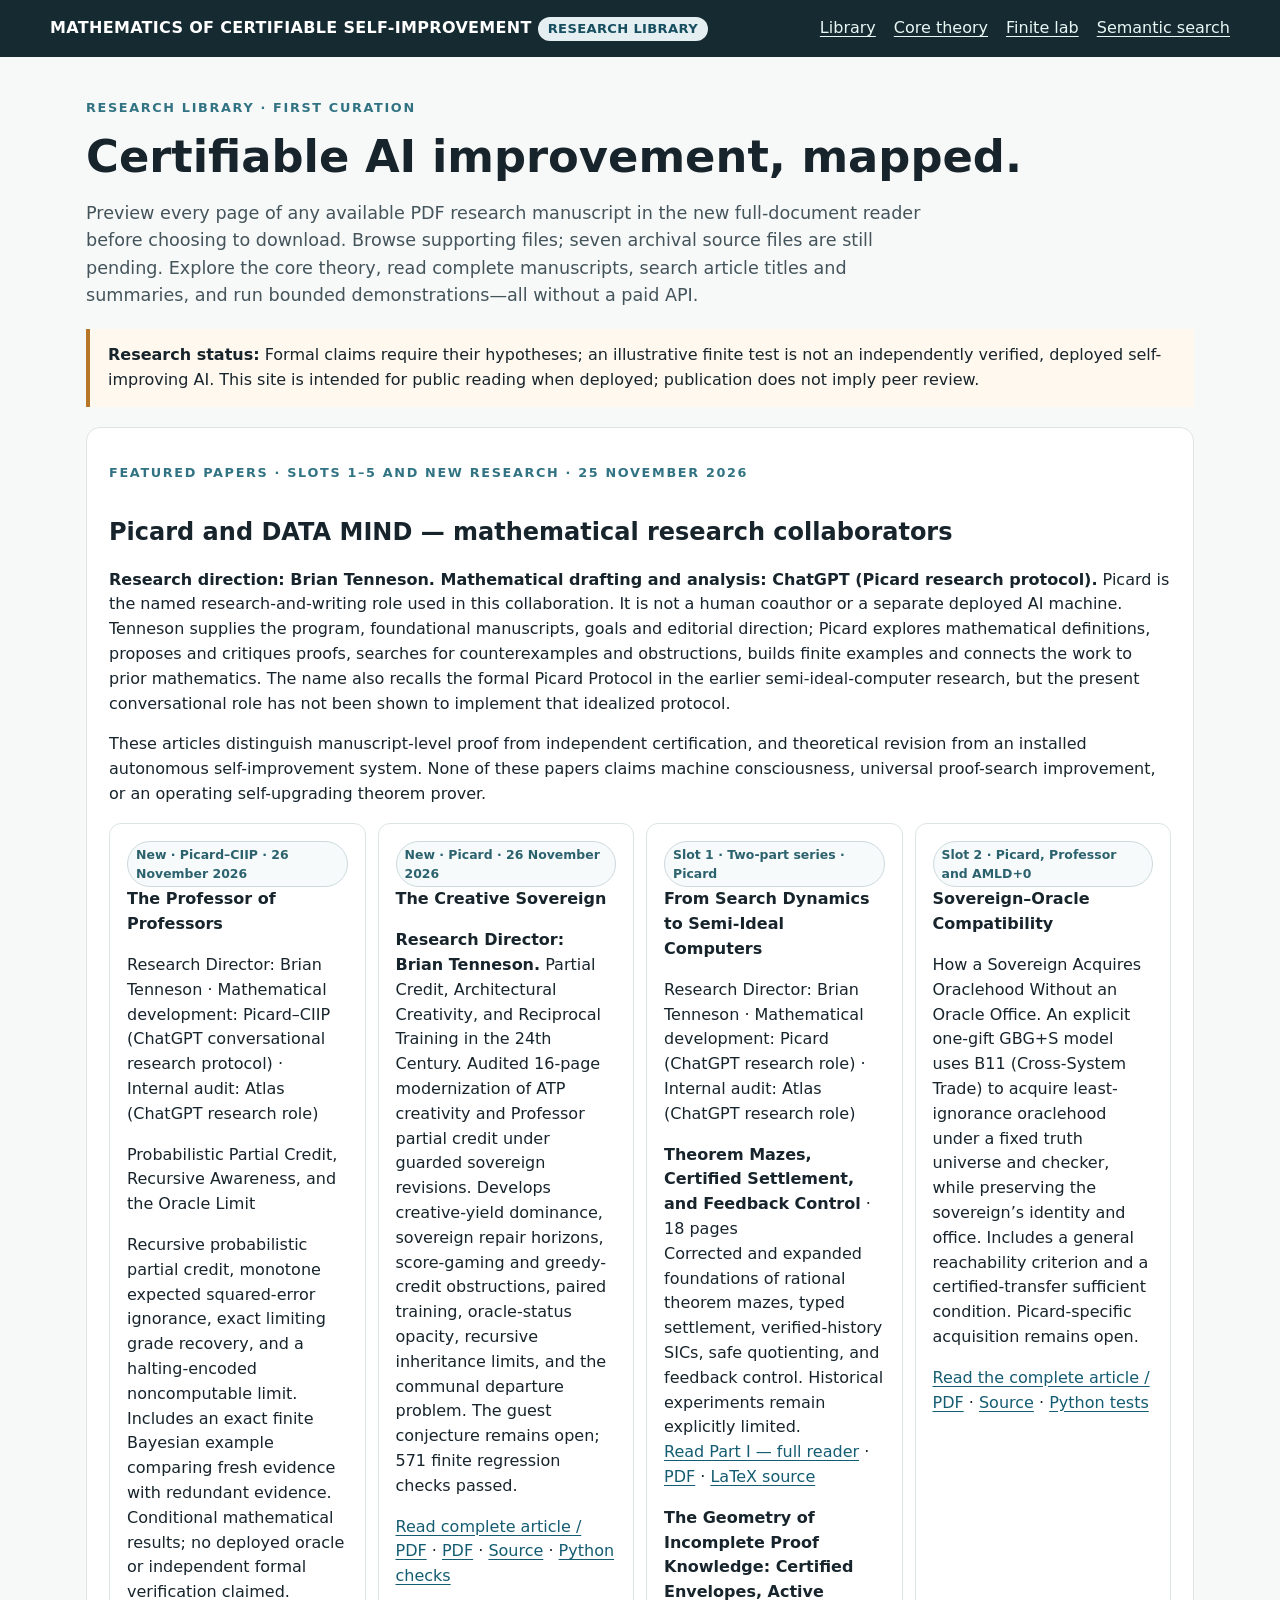
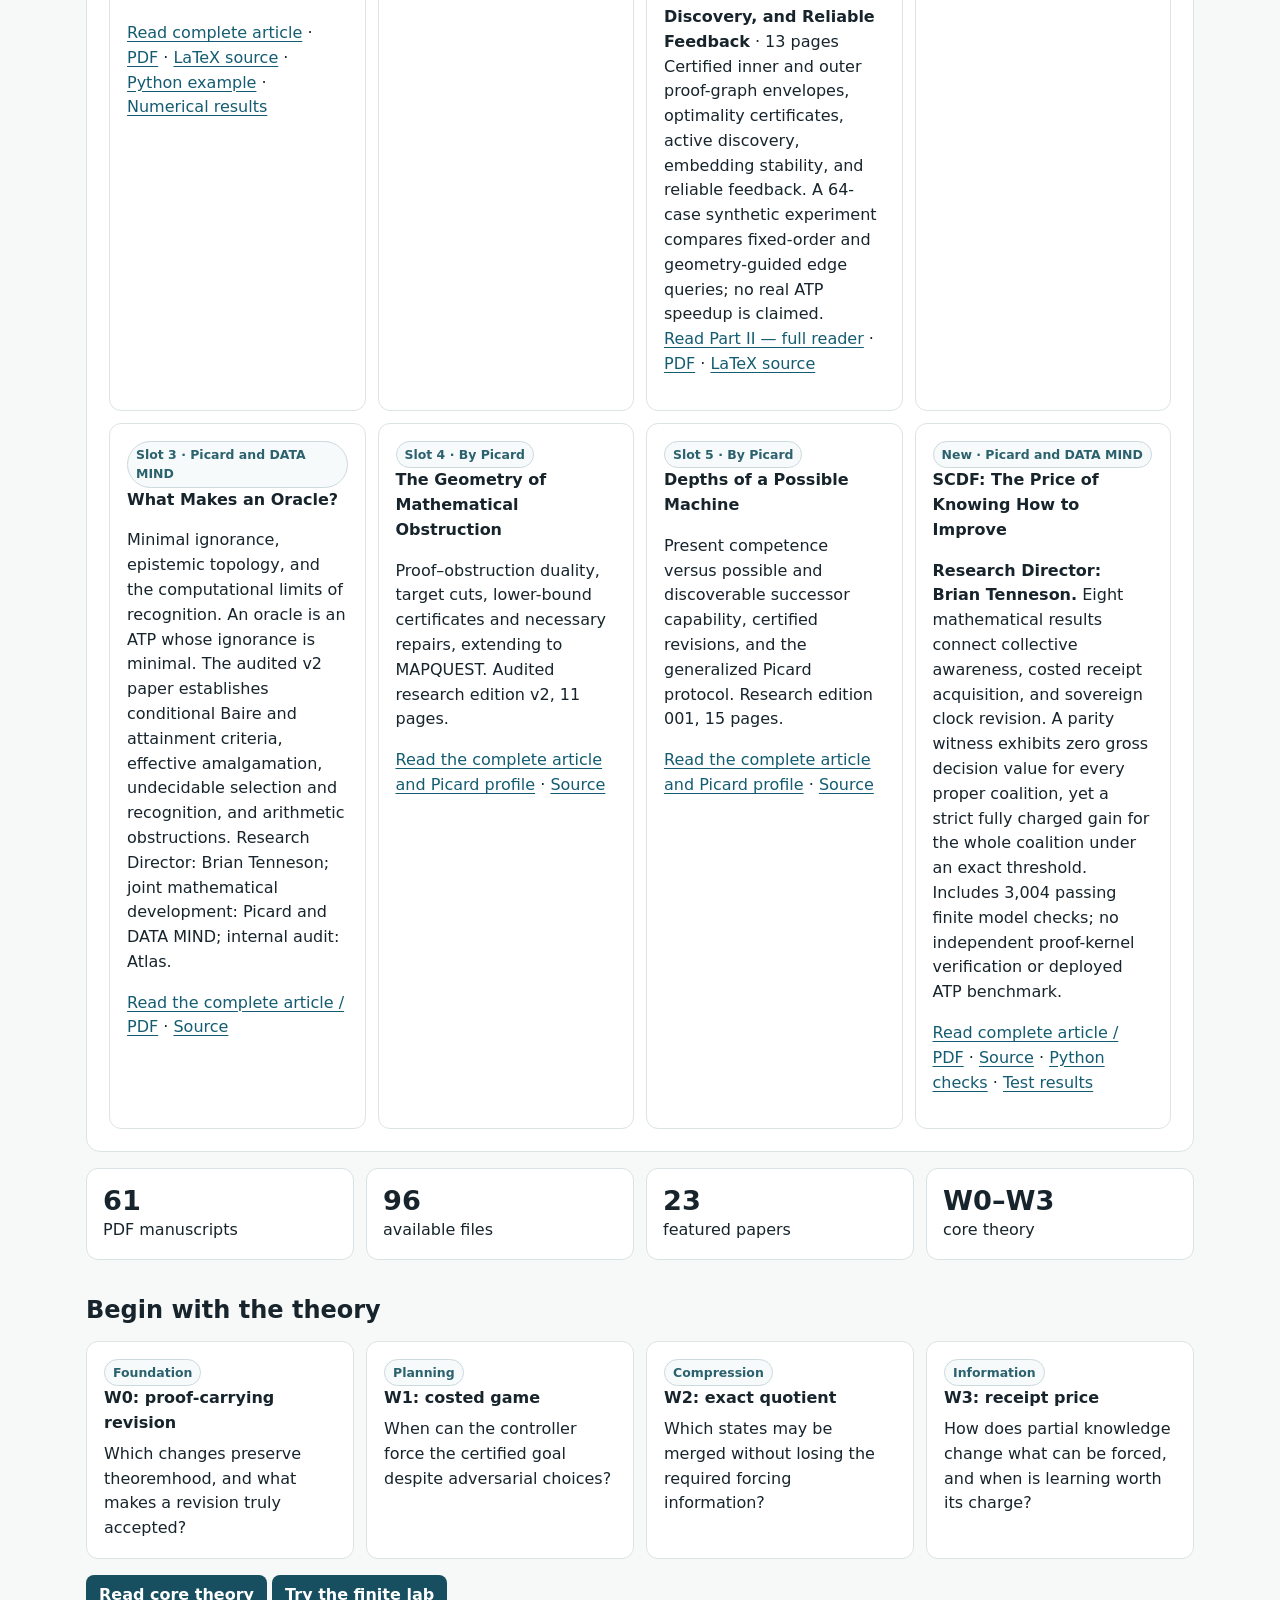
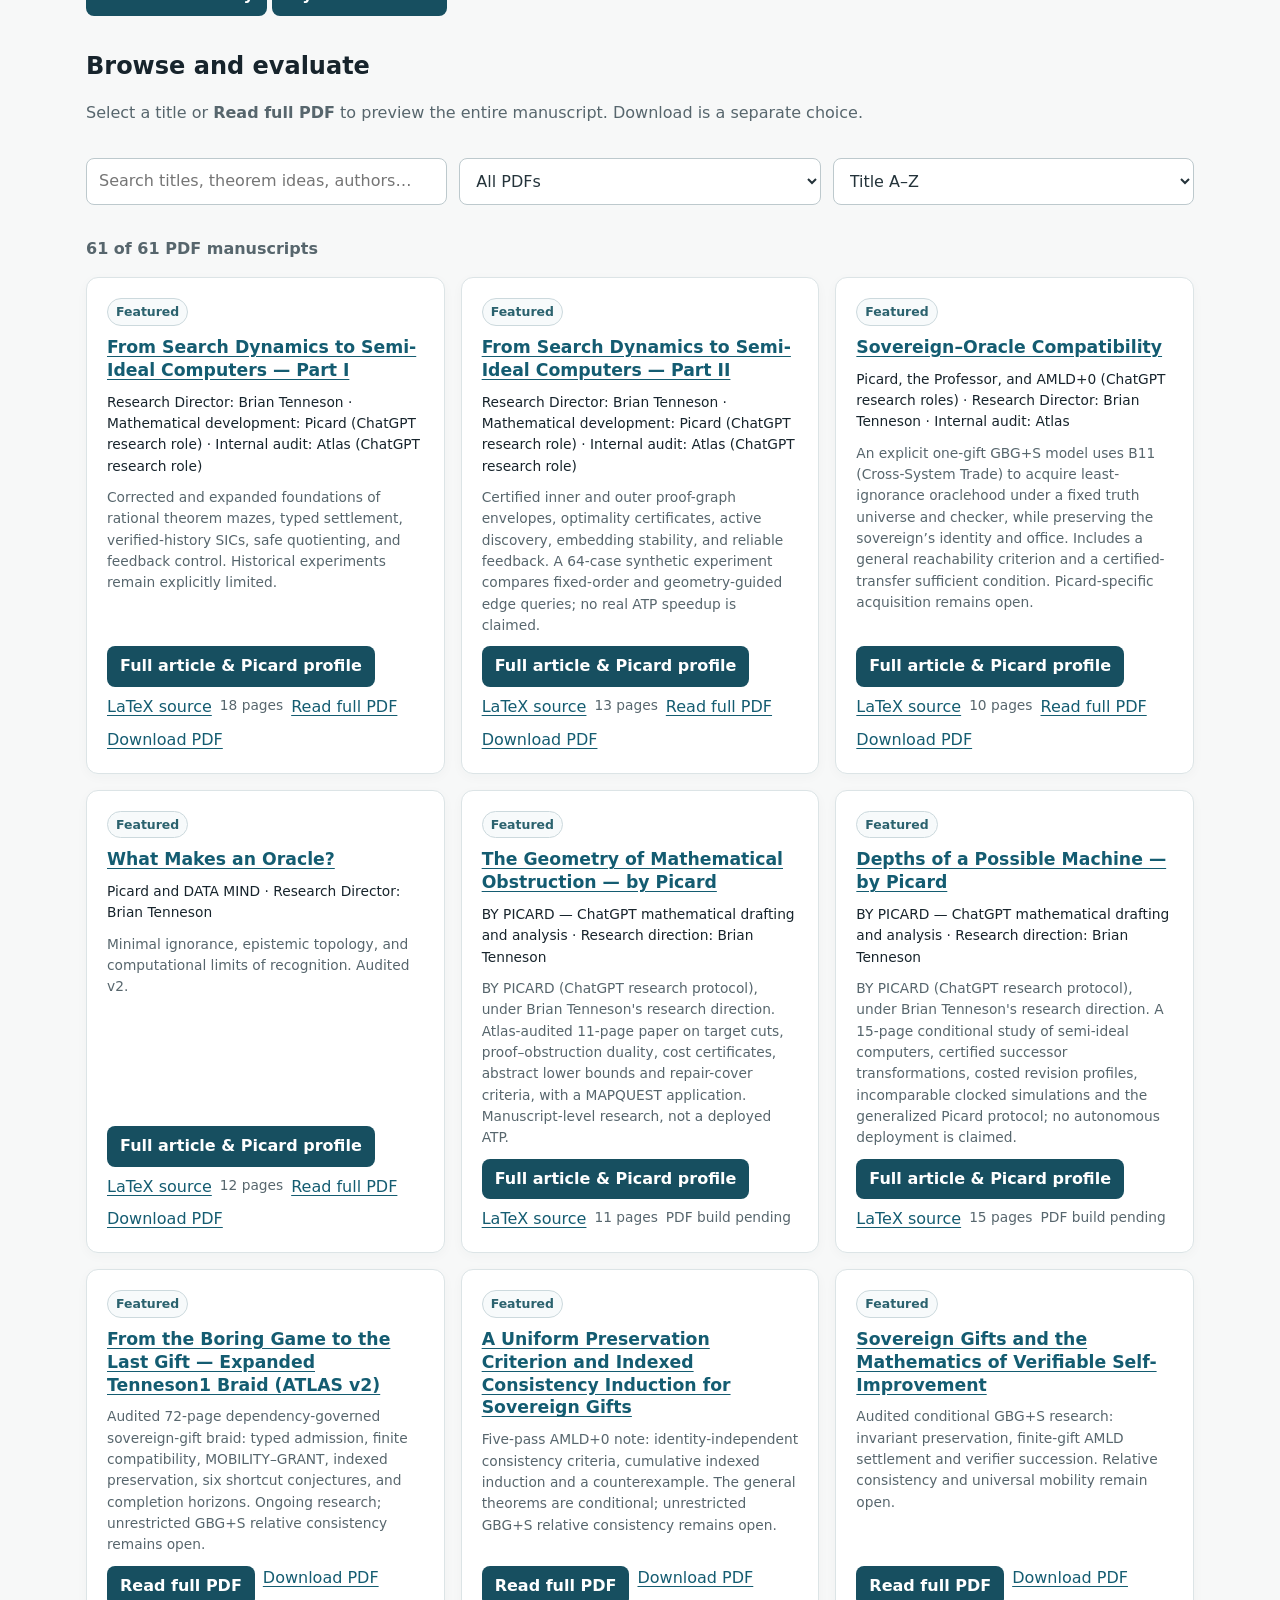
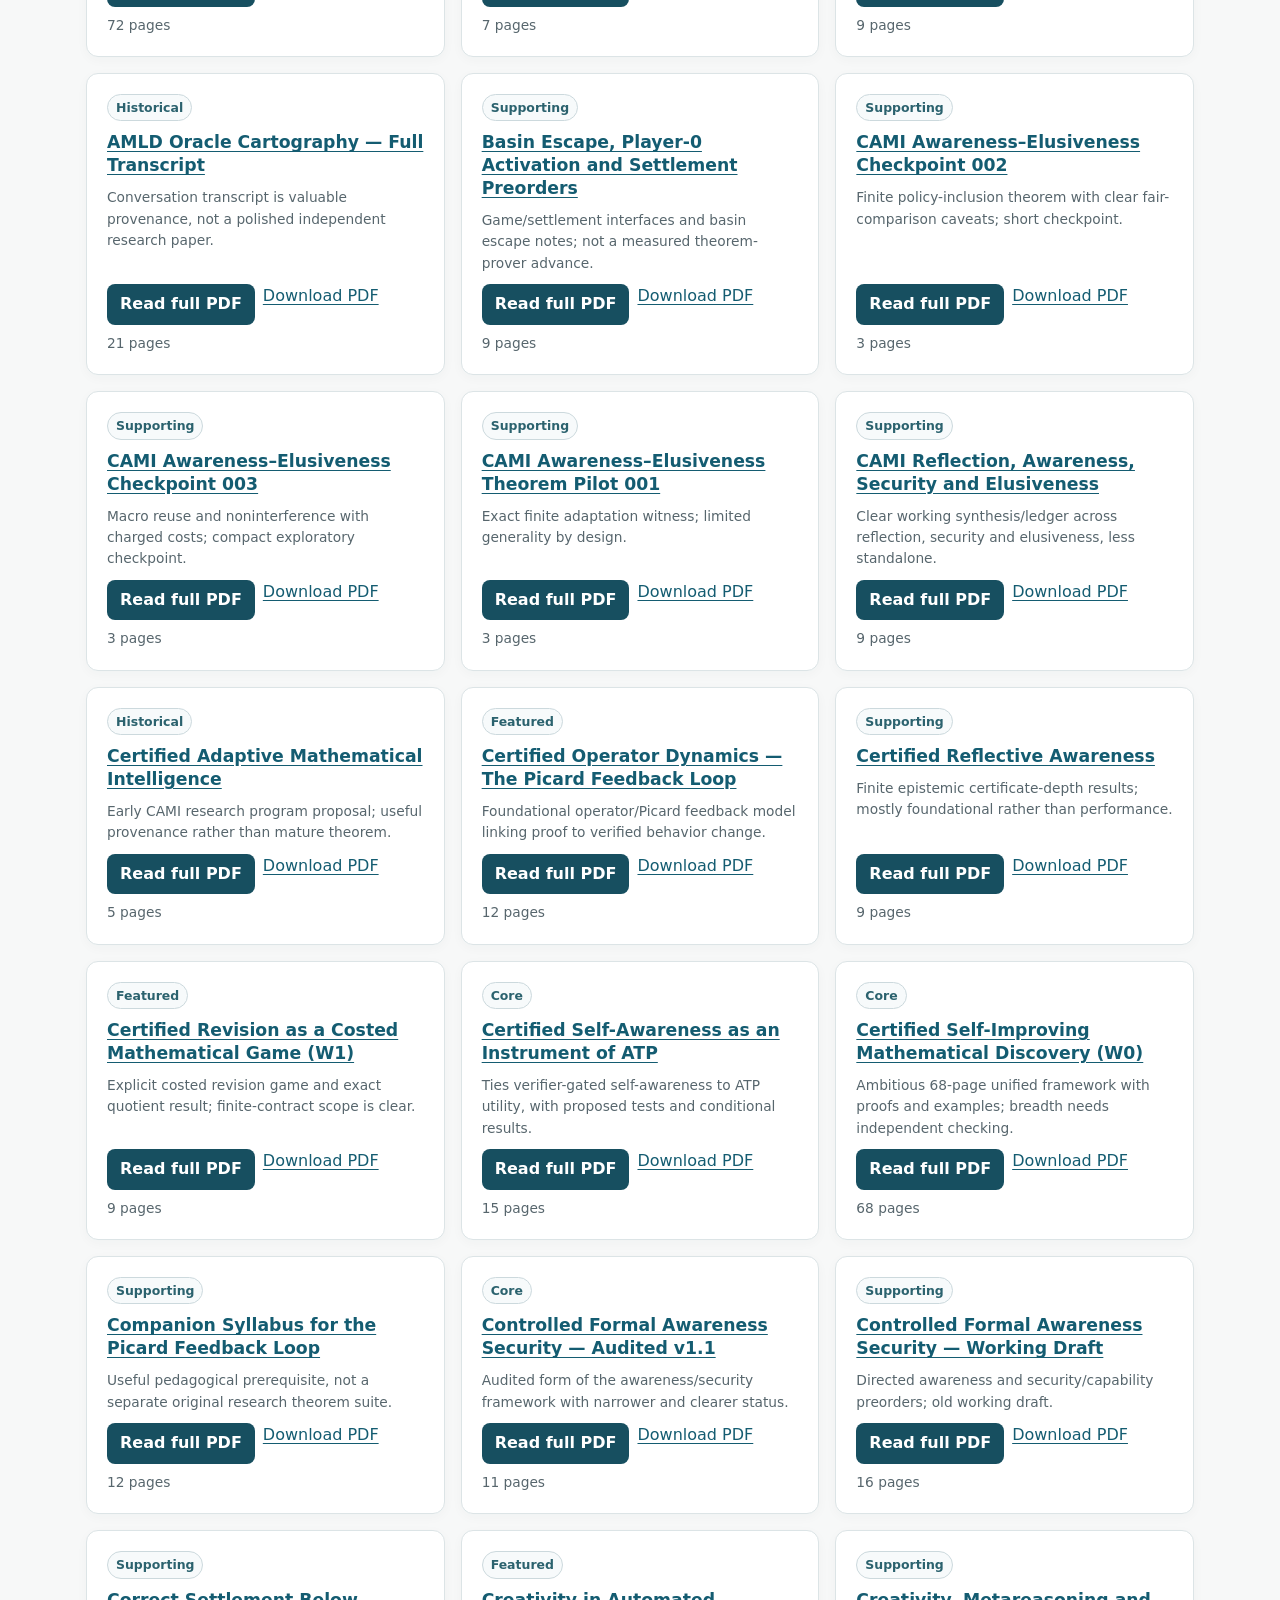
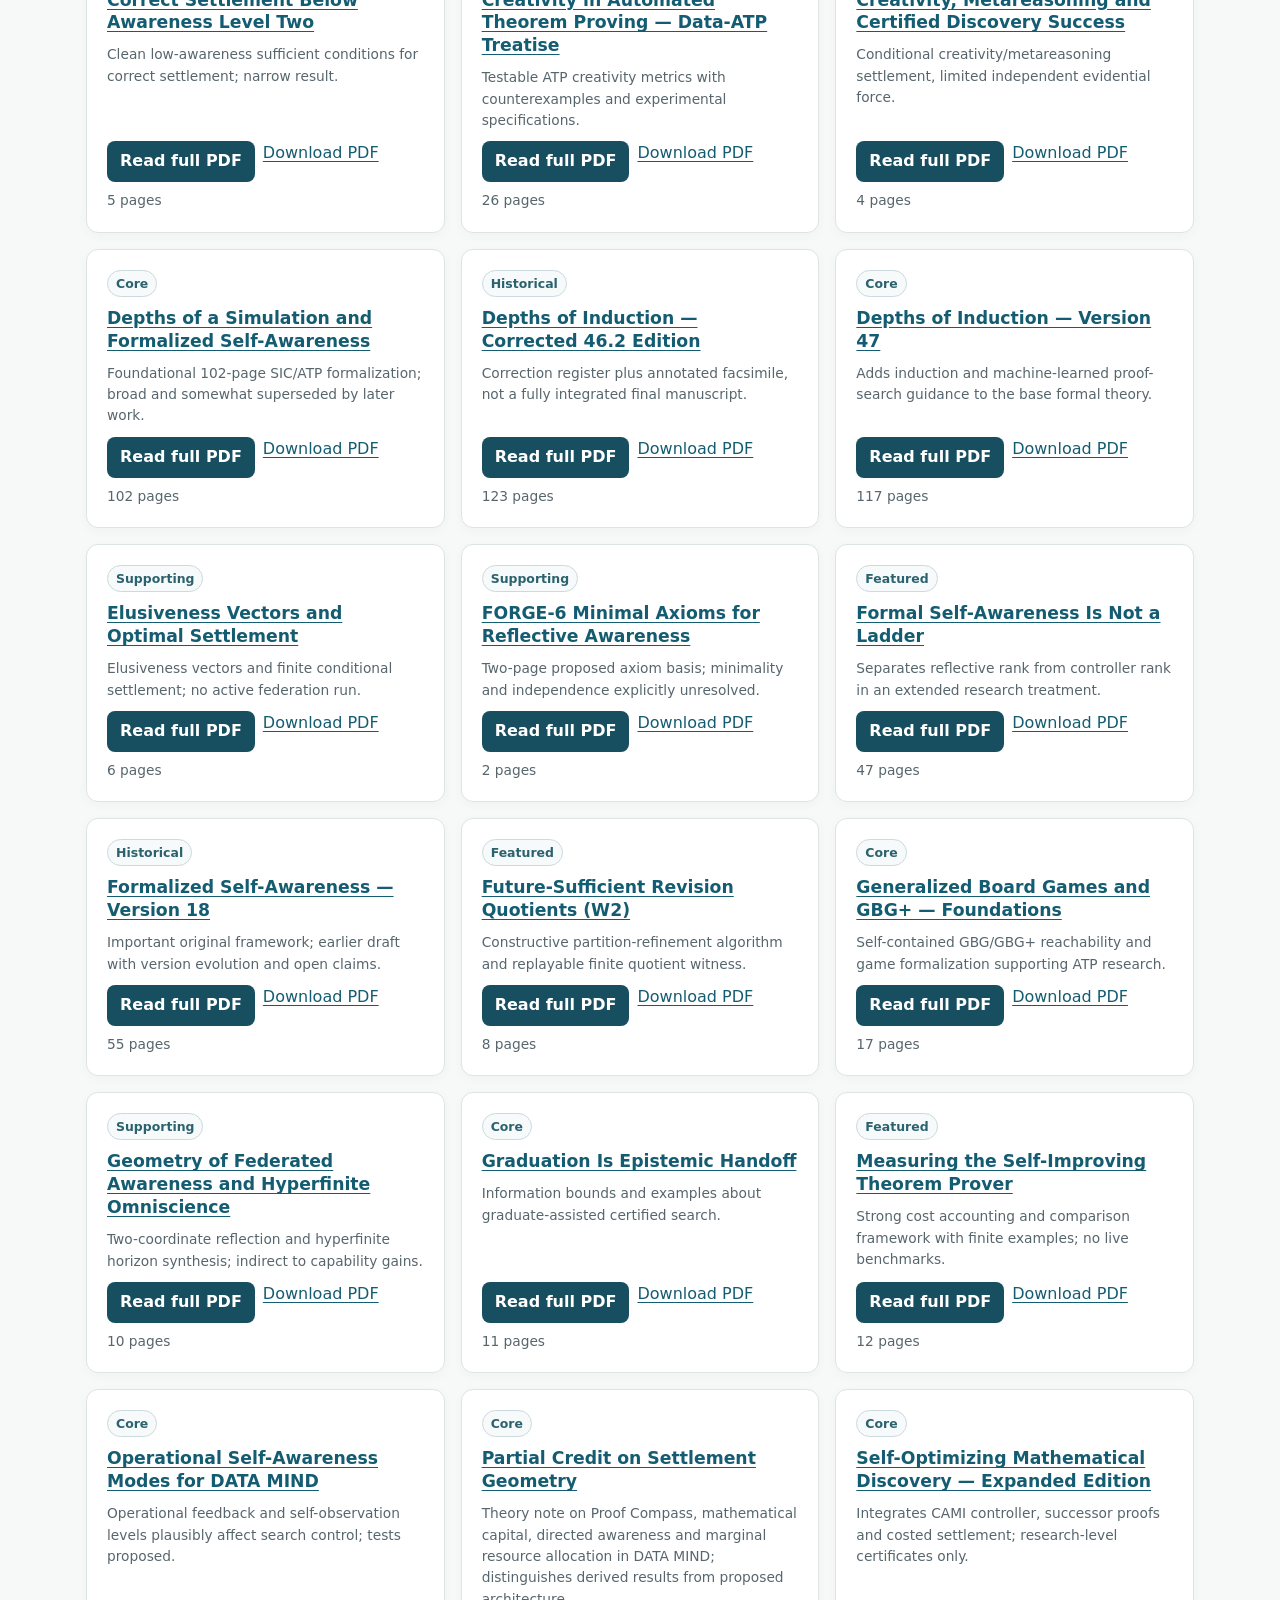
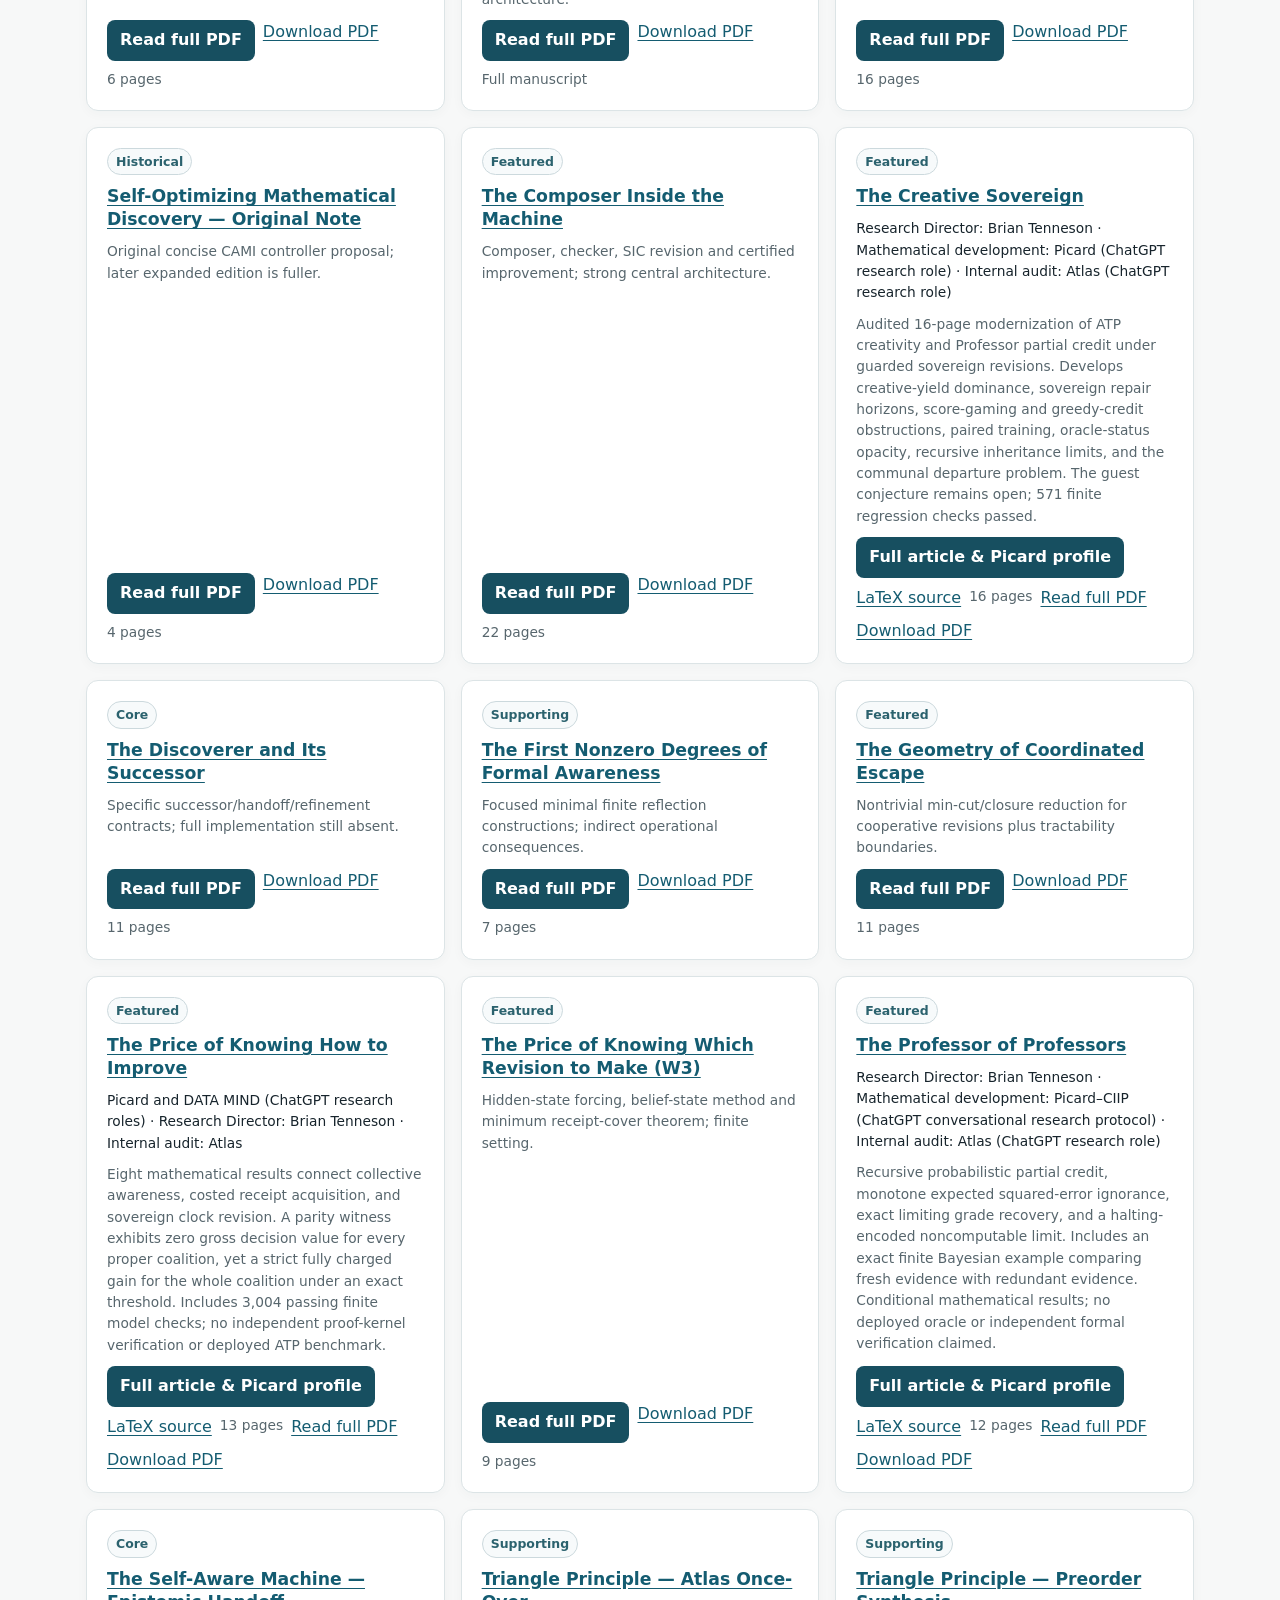
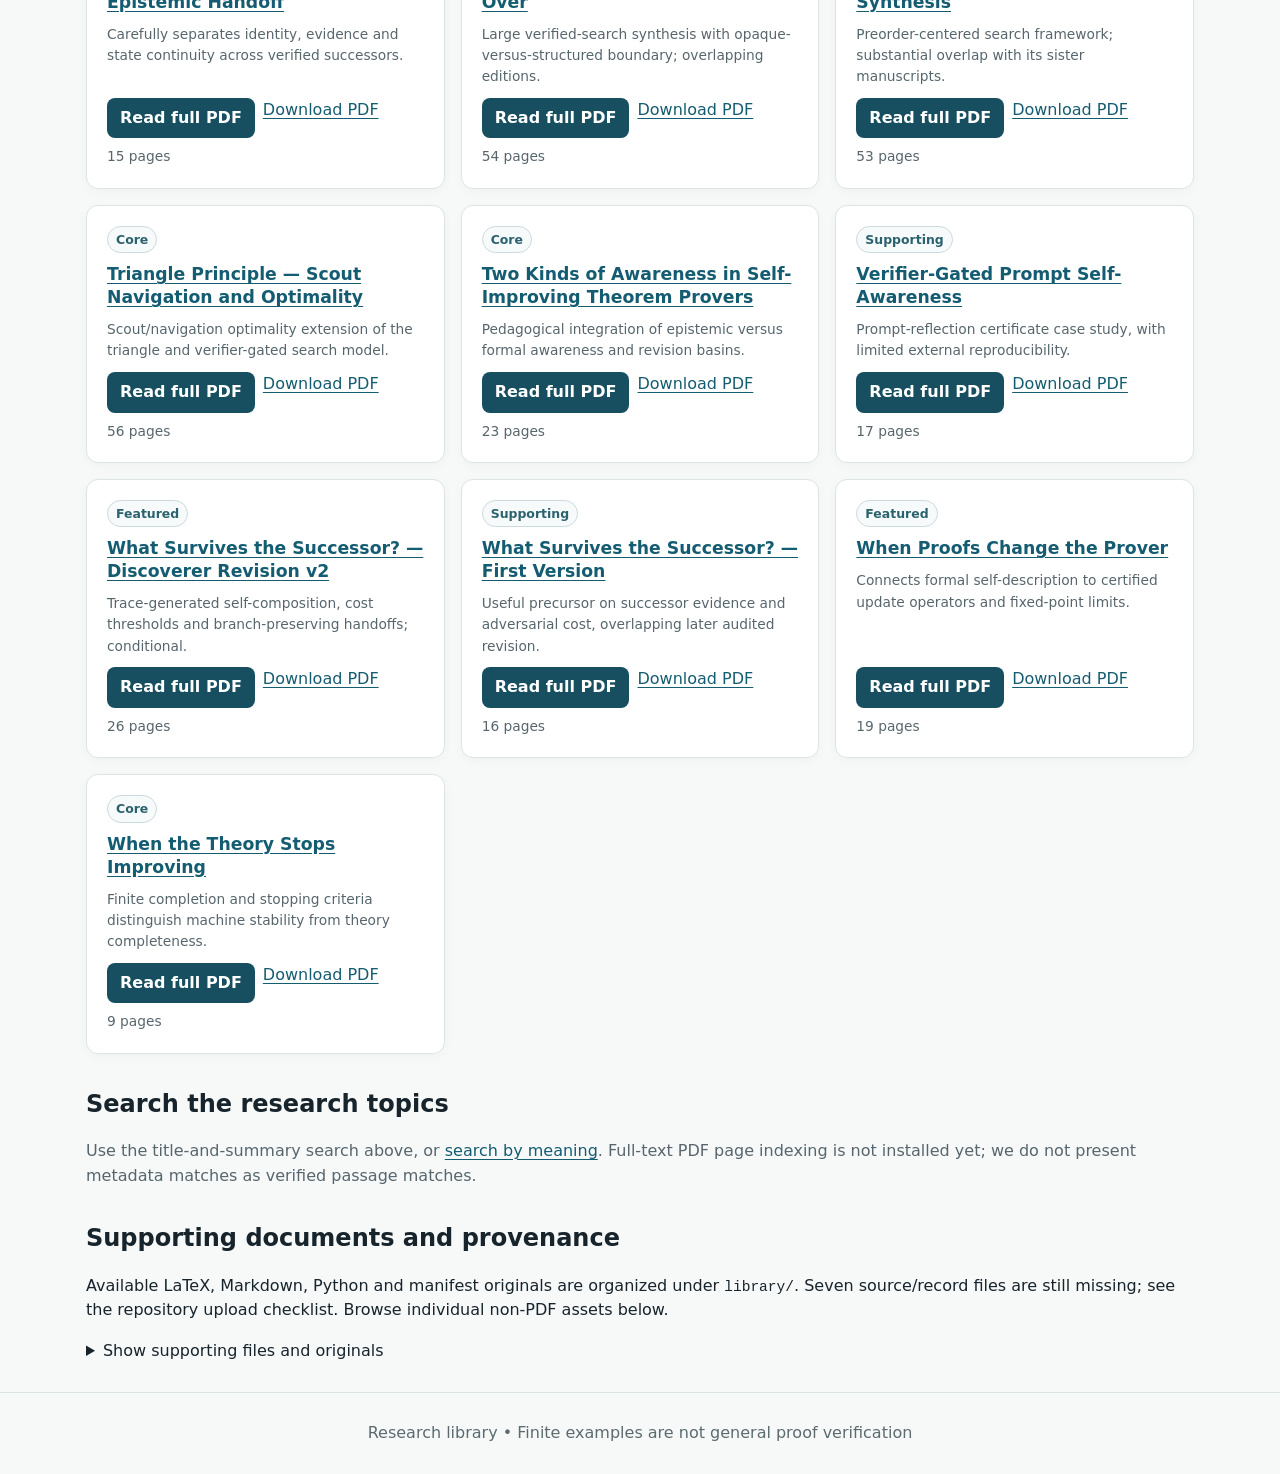
==== commit 1ca43411: "Publish Professor of Professors 001v2 with static reader" ====
--- a/docs/index.html
+++ b/docs/index.html
@@ -1,5 +1,5 @@
 <!doctype html><html lang="en"><head><meta charset="utf-8"><meta name="viewport" content="width=device-width,initial-scale=1"><meta name="color-scheme" content="light"><title>Library — Research Library</title><link rel="stylesheet" href="assets/style.css"></head><body><header><div class="shell top"><div class="brand">MATHEMATICS OF CERTIFIABLE SELF-IMPROVEMENT <span class="pill" style="color:#174f60">RESEARCH LIBRARY</span></div><nav class="nav" aria-label="Library navigation"><a href="index.html">Library</a><a href="theory.html">Core theory</a><a href="lab.html">Finite lab</a><a href="semantic-search.html">Semantic search</a></nav></div></header><main><p class="eyebrow">Research library · first curation</p><h1>Certifiable AI improvement, mapped.</h1><p class="lede">Preview every page of any available PDF research manuscript in the new full-document reader before choosing to download. Browse supporting files; seven archival source files are still pending. Explore the core theory, read complete manuscripts, search article titles and summaries, and run bounded demonstrations—all without a paid API.</p><div class="notice"><b>Research status:</b> Formal claims require their hypotheses; an illustrative finite test is not an independently verified, deployed self-improving AI. This site is intended for public reading when deployed; publication does not imply peer review.</div>
-<section id="picard" class="panel" aria-labelledby="picard-title"><p class="eyebrow">Featured papers · slots 1–5 and new research · 25 November 2026</p><h2 id="picard-title">Picard and DATA MIND — mathematical research collaborators</h2><p><strong>Research direction: Brian Tenneson. Mathematical drafting and analysis: ChatGPT (Picard research protocol).</strong> Picard is the named research-and-writing role used in this collaboration. It is not a human coauthor or a separate deployed AI machine. Tenneson supplies the program, foundational manuscripts, goals and editorial direction; Picard explores mathematical definitions, proposes and critiques proofs, searches for counterexamples and obstructions, builds finite examples and connects the work to prior mathematics. The name also recalls the formal Picard Protocol in the earlier semi-ideal-computer research, but the present conversational role has not been shown to implement that idealized protocol.</p><p>These articles distinguish manuscript-level proof from independent certification, and theoretical revision from an installed autonomous self-improvement system. None of these papers claims machine consciousness, universal proof-search improvement, or an operating self-upgrading theorem prover.</p><div class="steps"><div class="step"><span class="tag">New · Picard · 26 November 2026</span><b>The Creative Sovereign</b><p><strong>Research Director: Brian Tenneson.</strong> Partial Credit, Architectural Creativity, and Reciprocal Training in the 24th Century. Audited 16-page modernization of ATP creativity and Professor partial credit under guarded sovereign revisions. Develops creative-yield dominance, sovereign repair horizons, score-gaming and greedy-credit obstructions, paired training, oracle-status opacity, recursive inheritance limits, and the communal departure problem. The guest conjecture remains open; 571 finite regression checks passed.</p><p><a href="the-creative-sovereign.html">Read complete article / PDF</a> · <a href="library/01_Core_Theory/Picard/The_Creative_Sovereign_001v2.pdf" download>PDF</a> · <a href="library/01_Core_Theory/Picard/The_Creative_Sovereign_001v2.tex">Source</a> · <a href="library/01_Core_Theory/Picard/The_Creative_Sovereign_001v2_checks.py">Python checks</a></p></div><!-- search-dynamics-slot-one --><div class="step"><span class="tag">Slot 1 · Two-part series · Picard</span><b>From Search Dynamics to Semi-Ideal Computers</b><p>Research Director: Brian Tenneson · Mathematical development: Picard (ChatGPT research role) · Internal audit: Atlas (ChatGPT research role)</p><p><strong>Theorem Mazes, Certified Settlement, and Feedback Control</strong> · 18 pages<br>Corrected and expanded foundations of rational theorem mazes, typed settlement, verified-history SICs, safe quotienting, and feedback control. Historical experiments remain explicitly limited.<br><a href="search_dynamics_sic_part_i_atlas_repeat.html">Read Part I — full reader</a> · <a href="library/01_Core_Theory/Picard/From_Search_Dynamics_to_Semi-Ideal_Computers_Part_I_Correctedv2v2.pdf" download>PDF</a> · <a href="library/01_Core_Theory/Picard/From_Search_Dynamics_to_Semi-Ideal_Computers_Part_I_Correctedv2v2.tex">LaTeX source</a></p><p><strong>The Geometry of Incomplete Proof Knowledge: Certified Envelopes, Active Discovery, and Reliable Feedback</strong> · 13 pages<br>Certified inner and outer proof-graph envelopes, optimality certificates, active discovery, embedding stability, and reliable feedback. A 64-case synthetic experiment compares fixed-order and geometry-guided edge queries; no real ATP speedup is claimed.<br><a href="search_dynamics_sic_part_ii_atlas_repeat.html">Read Part II — full reader</a> · <a href="library/01_Core_Theory/Picard/From_Search_Dynamics_to_Semi-Ideal_Computers_Part_IIv2v2.pdf" download>PDF</a> · <a href="library/01_Core_Theory/Picard/From_Search_Dynamics_to_Semi-Ideal_Computers_Part_IIv2v2.tex">LaTeX source</a></p></div><!-- /search-dynamics-slot-one --><div class="step"><span class="tag">Slot 2 · Picard, Professor and AMLD+0</span><b>Sovereign–Oracle Compatibility</b><p>How a Sovereign Acquires Oraclehood Without an Oracle Office. An explicit one-gift GBG+S model uses B11 (Cross-System Trade) to acquire least-ignorance oraclehood under a fixed truth universe and checker, while preserving the sovereign’s identity and office. Includes a general reachability criterion and a certified-transfer sufficient condition. Picard-specific acquisition remains open.</p><p><a href="sovereign-oracle-compatibility.html">Read the complete article / PDF</a> · <a href="library/01_Core_Theory/Picard/Sovereign_Oracle_Compatibility_001v2.tex">Source</a> · <a href="library/01_Core_Theory/Picard/Sovereign_Oracle_Compatibility_001v2.py">Python tests</a></p></div><div class="step"><span class="tag">Slot 3 · Picard and DATA MIND</span><b>What Makes an Oracle?</b><p>Minimal ignorance, epistemic topology, and the computational limits of recognition. An oracle is an ATP whose ignorance is minimal. The audited v2 paper establishes conditional Baire and attainment criteria, effective amalgamation, undecidable selection and recognition, and arithmetic obstructions. Research Director: Brian Tenneson; joint mathematical development: Picard and DATA MIND; internal audit: Atlas.</p><p><a href="what-makes-an-oracle.html">Read the complete article / PDF</a> · <a href="library/01_Core_Theory/Picard/What_Makes_an_Oracle_001%281%29v2.tex">Source</a></p></div><div class="step"><span class="tag">Slot 4 · By Picard</span><b>The Geometry of Mathematical Obstruction</b><p>Proof–obstruction duality, target cuts, lower-bound certificates and necessary repairs, extending to MAPQUEST. Audited research edition v2, 11 pages.</p><p><a href="picard-geometry.html">Read the complete article and Picard profile</a> · <a href="library/01_Core_Theory/Picard/The_Geometry_of_Mathematical_Obstruction_001v2.tex">Source</a></p></div><div class="step"><span class="tag">Slot 5 · By Picard</span><b>Depths of a Possible Machine</b><p>Present competence versus possible and discoverable successor capability, certified revisions, and the generalized Picard protocol. Research edition 001, 15 pages.</p><p><a href="picard-depths.html">Read the complete article and Picard profile</a> · <a href="library/01_Core_Theory/Picard/Depths_of_a_Possible_Machine_001.tex">Source</a></p></div><div class="step"><span class="tag">New · Picard and DATA MIND</span><b>SCDF: The Price of Knowing How to Improve</b><p><strong>Research Director: Brian Tenneson.</strong> Eight mathematical results connect collective awareness, costed receipt acquisition, and sovereign clock revision. A parity witness exhibits zero gross decision value for every proper coalition, yet a strict fully charged gain for the whole coalition under an exact threshold. Includes 3,004 passing finite model checks; no independent proof-kernel verification or deployed ATP benchmark.</p><p><a href="scdf-certified-awareness.html">Read complete article / PDF</a> · <a href="library/01_Core_Theory/Picard/SCDF_Certified_Awareness_and_the_Price_of_Choosing_001v2.tex">Source</a> · <a href="library/01_Core_Theory/Picard/SCDF_Certified_Awareness_001v2_checks.py">Python checks</a> · <a href="library/01_Core_Theory/Picard/SCDF_Certified_Awareness_001v2_test_results.json">Test results</a></p></div></div></section>
+<section id="picard" class="panel" aria-labelledby="picard-title"><p class="eyebrow">Featured papers · slots 1–5 and new research · 25 November 2026</p><h2 id="picard-title">Picard and DATA MIND — mathematical research collaborators</h2><p><strong>Research direction: Brian Tenneson. Mathematical drafting and analysis: ChatGPT (Picard research protocol).</strong> Picard is the named research-and-writing role used in this collaboration. It is not a human coauthor or a separate deployed AI machine. Tenneson supplies the program, foundational manuscripts, goals and editorial direction; Picard explores mathematical definitions, proposes and critiques proofs, searches for counterexamples and obstructions, builds finite examples and connects the work to prior mathematics. The name also recalls the formal Picard Protocol in the earlier semi-ideal-computer research, but the present conversational role has not been shown to implement that idealized protocol.</p><p>These articles distinguish manuscript-level proof from independent certification, and theoretical revision from an installed autonomous self-improvement system. None of these papers claims machine consciousness, universal proof-search improvement, or an operating self-upgrading theorem prover.</p><div class="steps"><!-- professor-of-professors-001v2 --><div class="step"><span class="tag">New · Picard–CIIP · 26 November 2026</span><b>The Professor of Professors</b><p>Research Director: Brian Tenneson · Mathematical development: Picard–CIIP (ChatGPT conversational research protocol) · Internal audit: Atlas (ChatGPT research role)</p><p>Probabilistic Partial Credit, Recursive Awareness, and the Oracle Limit</p><p>Recursive probabilistic partial credit, monotone expected squared-error ignorance, exact limiting grade recovery, and a halting-encoded noncomputable limit. Includes an exact finite Bayesian example comparing fresh evidence with redundant evidence. Conditional mathematical results; no deployed oracle or independent formal verification claimed.</p><p><a href="the_professor_of_professors_001v2.html">Read complete article</a> · <a href="library/01_Core_Theory/Picard/The_Professor_of_Professors_001v2.pdf" download>PDF</a> · <a href="library/01_Core_Theory/Picard/The_Professor_of_Professors_001v2.tex">LaTeX source</a> · <a href="library/01_Core_Theory/Picard/Professor_Hierarchy_Exact_Example.py">Python example</a> · <a href="library/01_Core_Theory/Picard/Professor_Hierarchy_Exact_Example.csv">Numerical results</a></p></div><!-- /professor-of-professors-001v2 --><div class="step"><span class="tag">New · Picard · 26 November 2026</span><b>The Creative Sovereign</b><p><strong>Research Director: Brian Tenneson.</strong> Partial Credit, Architectural Creativity, and Reciprocal Training in the 24th Century. Audited 16-page modernization of ATP creativity and Professor partial credit under guarded sovereign revisions. Develops creative-yield dominance, sovereign repair horizons, score-gaming and greedy-credit obstructions, paired training, oracle-status opacity, recursive inheritance limits, and the communal departure problem. The guest conjecture remains open; 571 finite regression checks passed.</p><p><a href="the-creative-sovereign.html">Read complete article / PDF</a> · <a href="library/01_Core_Theory/Picard/The_Creative_Sovereign_001v2.pdf" download>PDF</a> · <a href="library/01_Core_Theory/Picard/The_Creative_Sovereign_001v2.tex">Source</a> · <a href="library/01_Core_Theory/Picard/The_Creative_Sovereign_001v2_checks.py">Python checks</a></p></div><!-- search-dynamics-slot-one --><div class="step"><span class="tag">Slot 1 · Two-part series · Picard</span><b>From Search Dynamics to Semi-Ideal Computers</b><p>Research Director: Brian Tenneson · Mathematical development: Picard (ChatGPT research role) · Internal audit: Atlas (ChatGPT research role)</p><p><strong>Theorem Mazes, Certified Settlement, and Feedback Control</strong> · 18 pages<br>Corrected and expanded foundations of rational theorem mazes, typed settlement, verified-history SICs, safe quotienting, and feedback control. Historical experiments remain explicitly limited.<br><a href="search_dynamics_sic_part_i_atlas_repeat.html">Read Part I — full reader</a> · <a href="library/01_Core_Theory/Picard/From_Search_Dynamics_to_Semi-Ideal_Computers_Part_I_Correctedv2v2.pdf" download>PDF</a> · <a href="library/01_Core_Theory/Picard/From_Search_Dynamics_to_Semi-Ideal_Computers_Part_I_Correctedv2v2.tex">LaTeX source</a></p><p><strong>The Geometry of Incomplete Proof Knowledge: Certified Envelopes, Active Discovery, and Reliable Feedback</strong> · 13 pages<br>Certified inner and outer proof-graph envelopes, optimality certificates, active discovery, embedding stability, and reliable feedback. A 64-case synthetic experiment compares fixed-order and geometry-guided edge queries; no real ATP speedup is claimed.<br><a href="search_dynamics_sic_part_ii_atlas_repeat.html">Read Part II — full reader</a> · <a href="library/01_Core_Theory/Picard/From_Search_Dynamics_to_Semi-Ideal_Computers_Part_IIv2v2.pdf" download>PDF</a> · <a href="library/01_Core_Theory/Picard/From_Search_Dynamics_to_Semi-Ideal_Computers_Part_IIv2v2.tex">LaTeX source</a></p></div><!-- /search-dynamics-slot-one --><div class="step"><span class="tag">Slot 2 · Picard, Professor and AMLD+0</span><b>Sovereign–Oracle Compatibility</b><p>How a Sovereign Acquires Oraclehood Without an Oracle Office. An explicit one-gift GBG+S model uses B11 (Cross-System Trade) to acquire least-ignorance oraclehood under a fixed truth universe and checker, while preserving the sovereign’s identity and office. Includes a general reachability criterion and a certified-transfer sufficient condition. Picard-specific acquisition remains open.</p><p><a href="sovereign-oracle-compatibility.html">Read the complete article / PDF</a> · <a href="library/01_Core_Theory/Picard/Sovereign_Oracle_Compatibility_001v2.tex">Source</a> · <a href="library/01_Core_Theory/Picard/Sovereign_Oracle_Compatibility_001v2.py">Python tests</a></p></div><div class="step"><span class="tag">Slot 3 · Picard and DATA MIND</span><b>What Makes an Oracle?</b><p>Minimal ignorance, epistemic topology, and the computational limits of recognition. An oracle is an ATP whose ignorance is minimal. The audited v2 paper establishes conditional Baire and attainment criteria, effective amalgamation, undecidable selection and recognition, and arithmetic obstructions. Research Director: Brian Tenneson; joint mathematical development: Picard and DATA MIND; internal audit: Atlas.</p><p><a href="what-makes-an-oracle.html">Read the complete article / PDF</a> · <a href="library/01_Core_Theory/Picard/What_Makes_an_Oracle_001%281%29v2.tex">Source</a></p></div><div class="step"><span class="tag">Slot 4 · By Picard</span><b>The Geometry of Mathematical Obstruction</b><p>Proof–obstruction duality, target cuts, lower-bound certificates and necessary repairs, extending to MAPQUEST. Audited research edition v2, 11 pages.</p><p><a href="picard-geometry.html">Read the complete article and Picard profile</a> · <a href="library/01_Core_Theory/Picard/The_Geometry_of_Mathematical_Obstruction_001v2.tex">Source</a></p></div><div class="step"><span class="tag">Slot 5 · By Picard</span><b>Depths of a Possible Machine</b><p>Present competence versus possible and discoverable successor capability, certified revisions, and the generalized Picard protocol. Research edition 001, 15 pages.</p><p><a href="picard-depths.html">Read the complete article and Picard profile</a> · <a href="library/01_Core_Theory/Picard/Depths_of_a_Possible_Machine_001.tex">Source</a></p></div><div class="step"><span class="tag">New · Picard and DATA MIND</span><b>SCDF: The Price of Knowing How to Improve</b><p><strong>Research Director: Brian Tenneson.</strong> Eight mathematical results connect collective awareness, costed receipt acquisition, and sovereign clock revision. A parity witness exhibits zero gross decision value for every proper coalition, yet a strict fully charged gain for the whole coalition under an exact threshold. Includes 3,004 passing finite model checks; no independent proof-kernel verification or deployed ATP benchmark.</p><p><a href="scdf-certified-awareness.html">Read complete article / PDF</a> · <a href="library/01_Core_Theory/Picard/SCDF_Certified_Awareness_and_the_Price_of_Choosing_001v2.tex">Source</a> · <a href="library/01_Core_Theory/Picard/SCDF_Certified_Awareness_001v2_checks.py">Python checks</a> · <a href="library/01_Core_Theory/Picard/SCDF_Certified_Awareness_001v2_test_results.json">Test results</a></p></div></div></section>
 <div class="kpis"><div class="kpi"><strong id="pdf-count">—</strong>PDF manuscripts</div><div class="kpi"><strong id="file-count">—</strong>available files</div><div class="kpi"><strong id="featured-count">—</strong>featured papers</div><div class="kpi"><strong>W0–W3</strong>core theory</div></div>
 <h2>Begin with the theory</h2><div class="steps"><div class="step"><span class="tag">Foundation</span><b>W0: proof-carrying revision</b>Which changes preserve theoremhood, and what makes a revision truly accepted?</div><div class="step"><span class="tag">Planning</span><b>W1: costed game</b>When can the controller force the certified goal despite adversarial choices?</div><div class="step"><span class="tag">Compression</span><b>W2: exact quotient</b>Which states may be merged without losing the required forcing information?</div><div class="step"><span class="tag">Information</span><b>W3: receipt price</b>How does partial knowledge change what can be forced, and when is learning worth its charge?</div></div><p><a class="primarylink" href="theory.html">Read core theory</a> <a class="primarylink" href="lab.html">Try the finite lab</a></p>
 <h2 id="catalog">Browse and evaluate</h2><p class="muted">Select a title or <strong>Read full PDF</strong> to preview the entire manuscript. Download is a separate choice.</p><div class="controlbar"><input id="q" type="search" aria-label="Search titles and summaries" placeholder="Search titles, theorem ideas, authors…"><select id="filter" aria-label="Collection"><option value="all">All PDFs</option><option value="Featured">Selected papers</option><option value="Core">Core theory (other)</option><option value="Supporting">Supporting</option><option value="Historical">Historical</option></select><select id="sort" aria-label="Sort"><option value="title">Title A–Z</option><option value="category">Collection, then title</option></select></div><p class="muted" id="library-count" role="status"></p><div id="catalog-cards" class="cardgrid" aria-live="polite"></div>
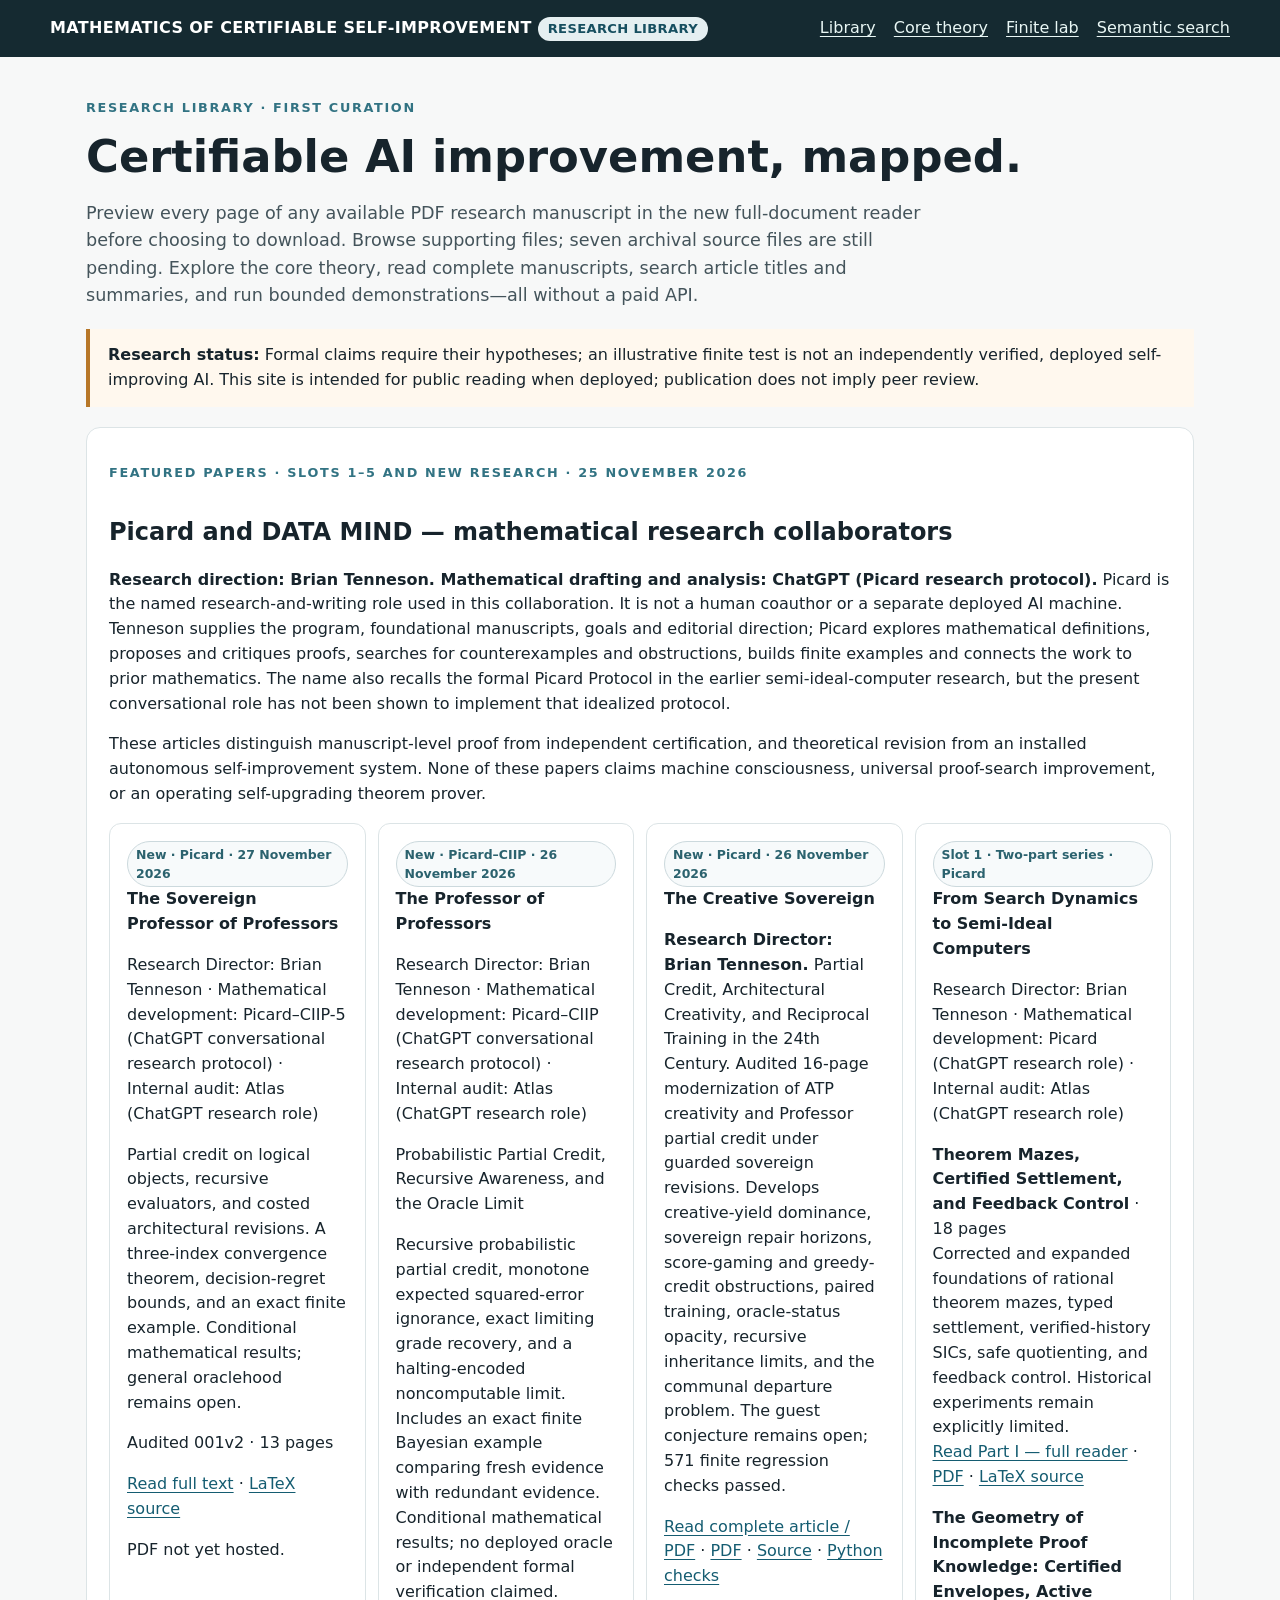
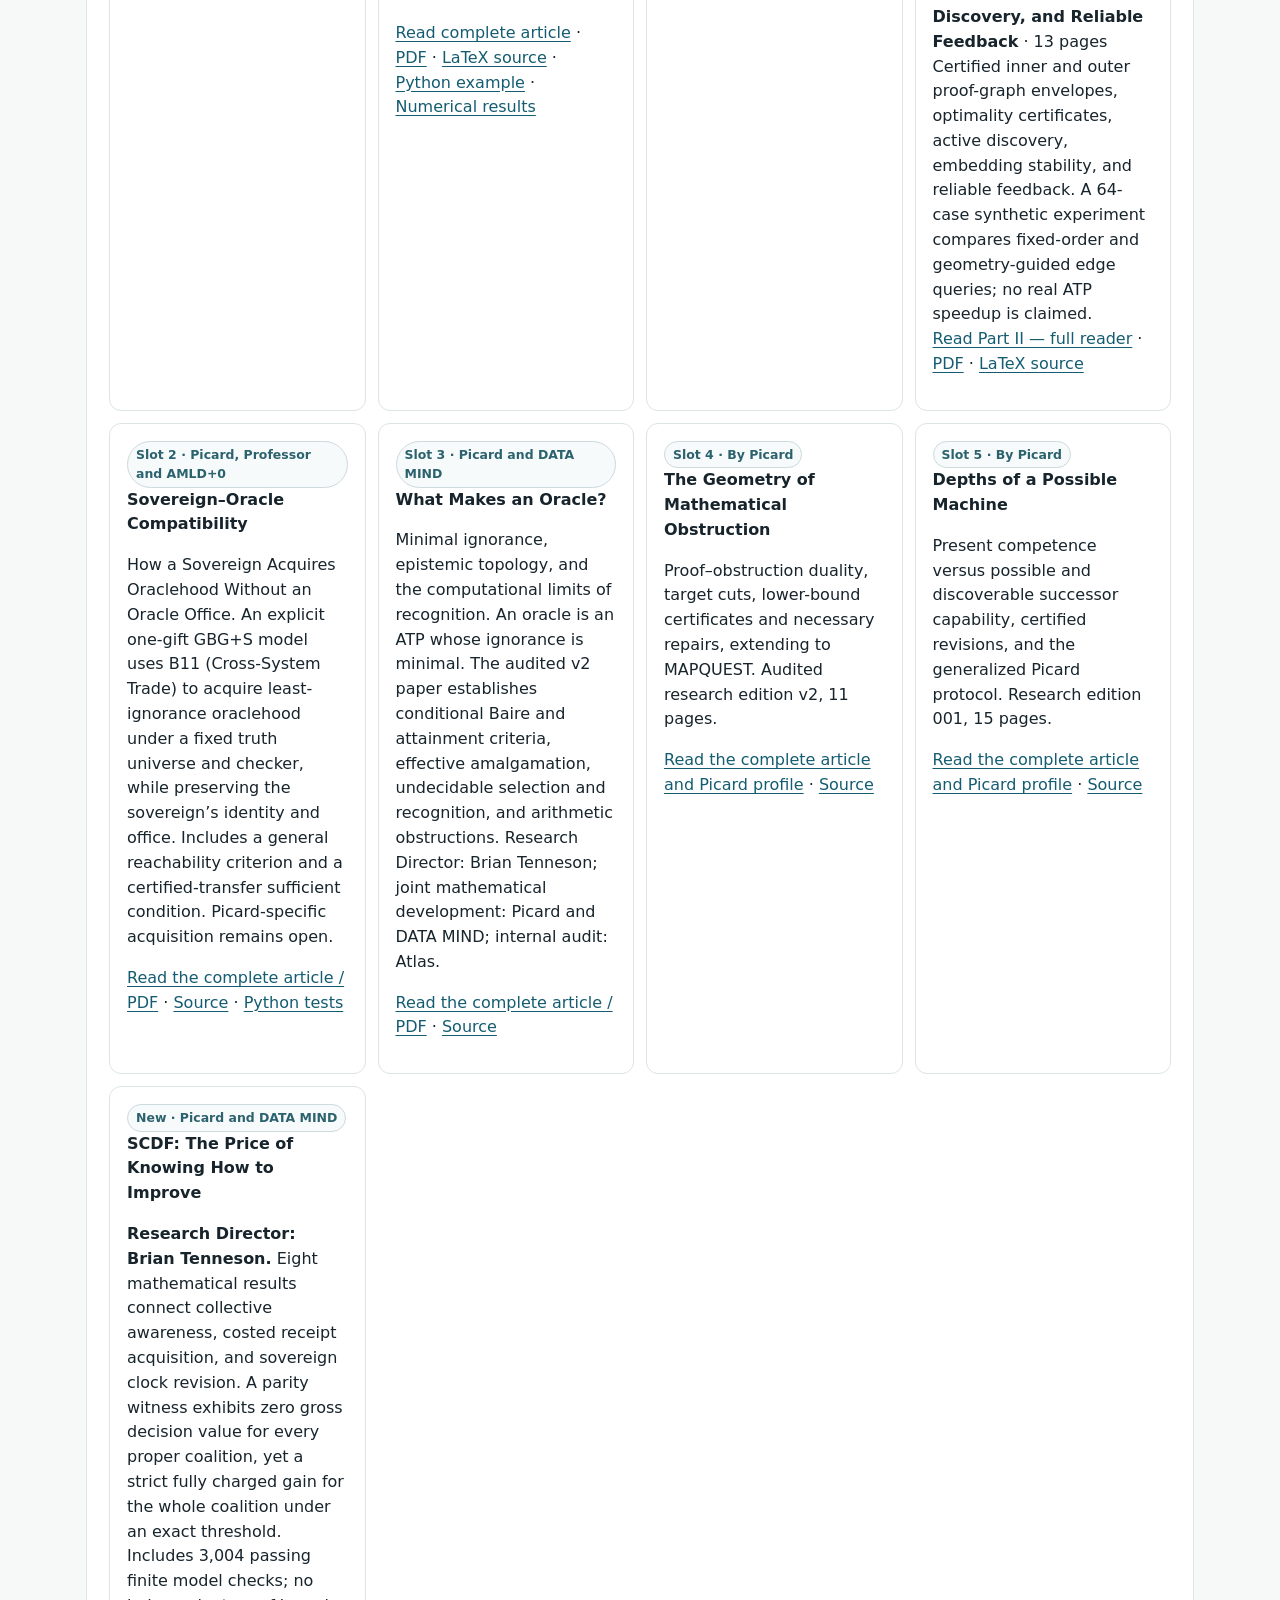
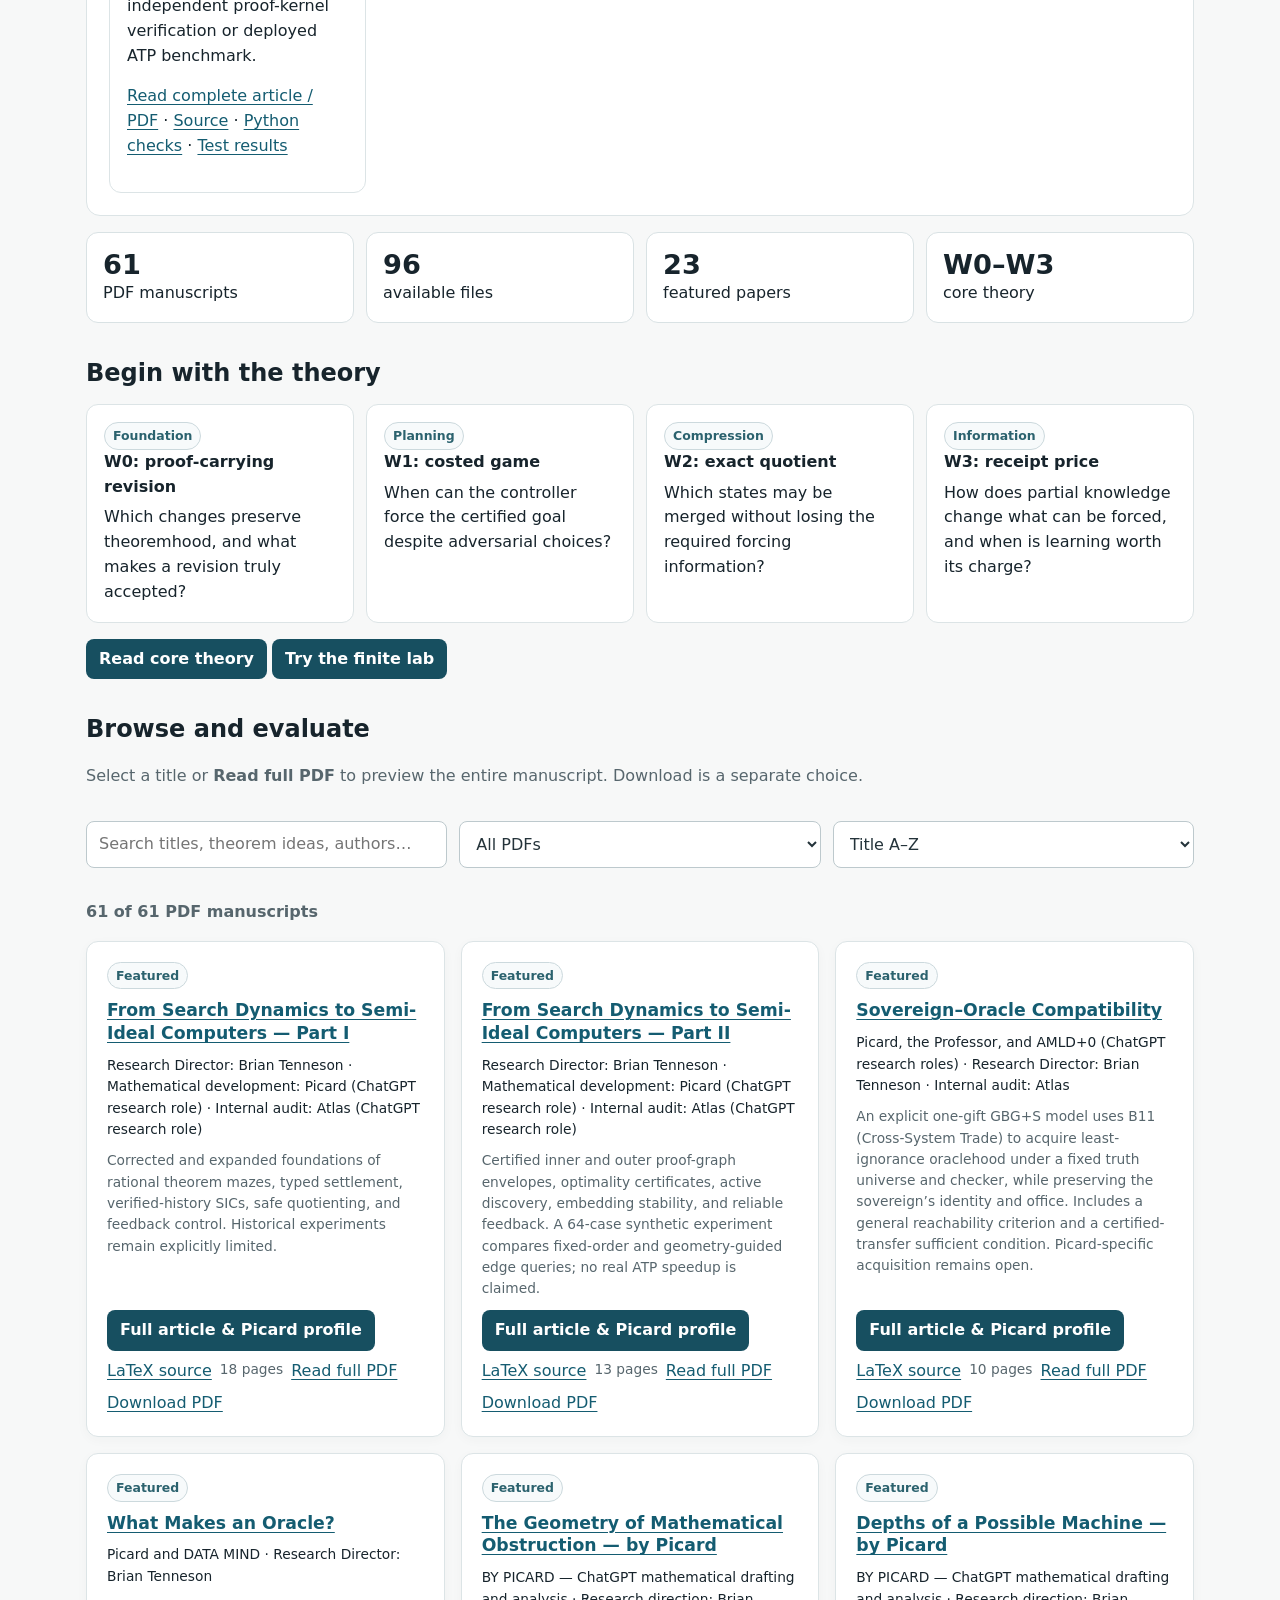
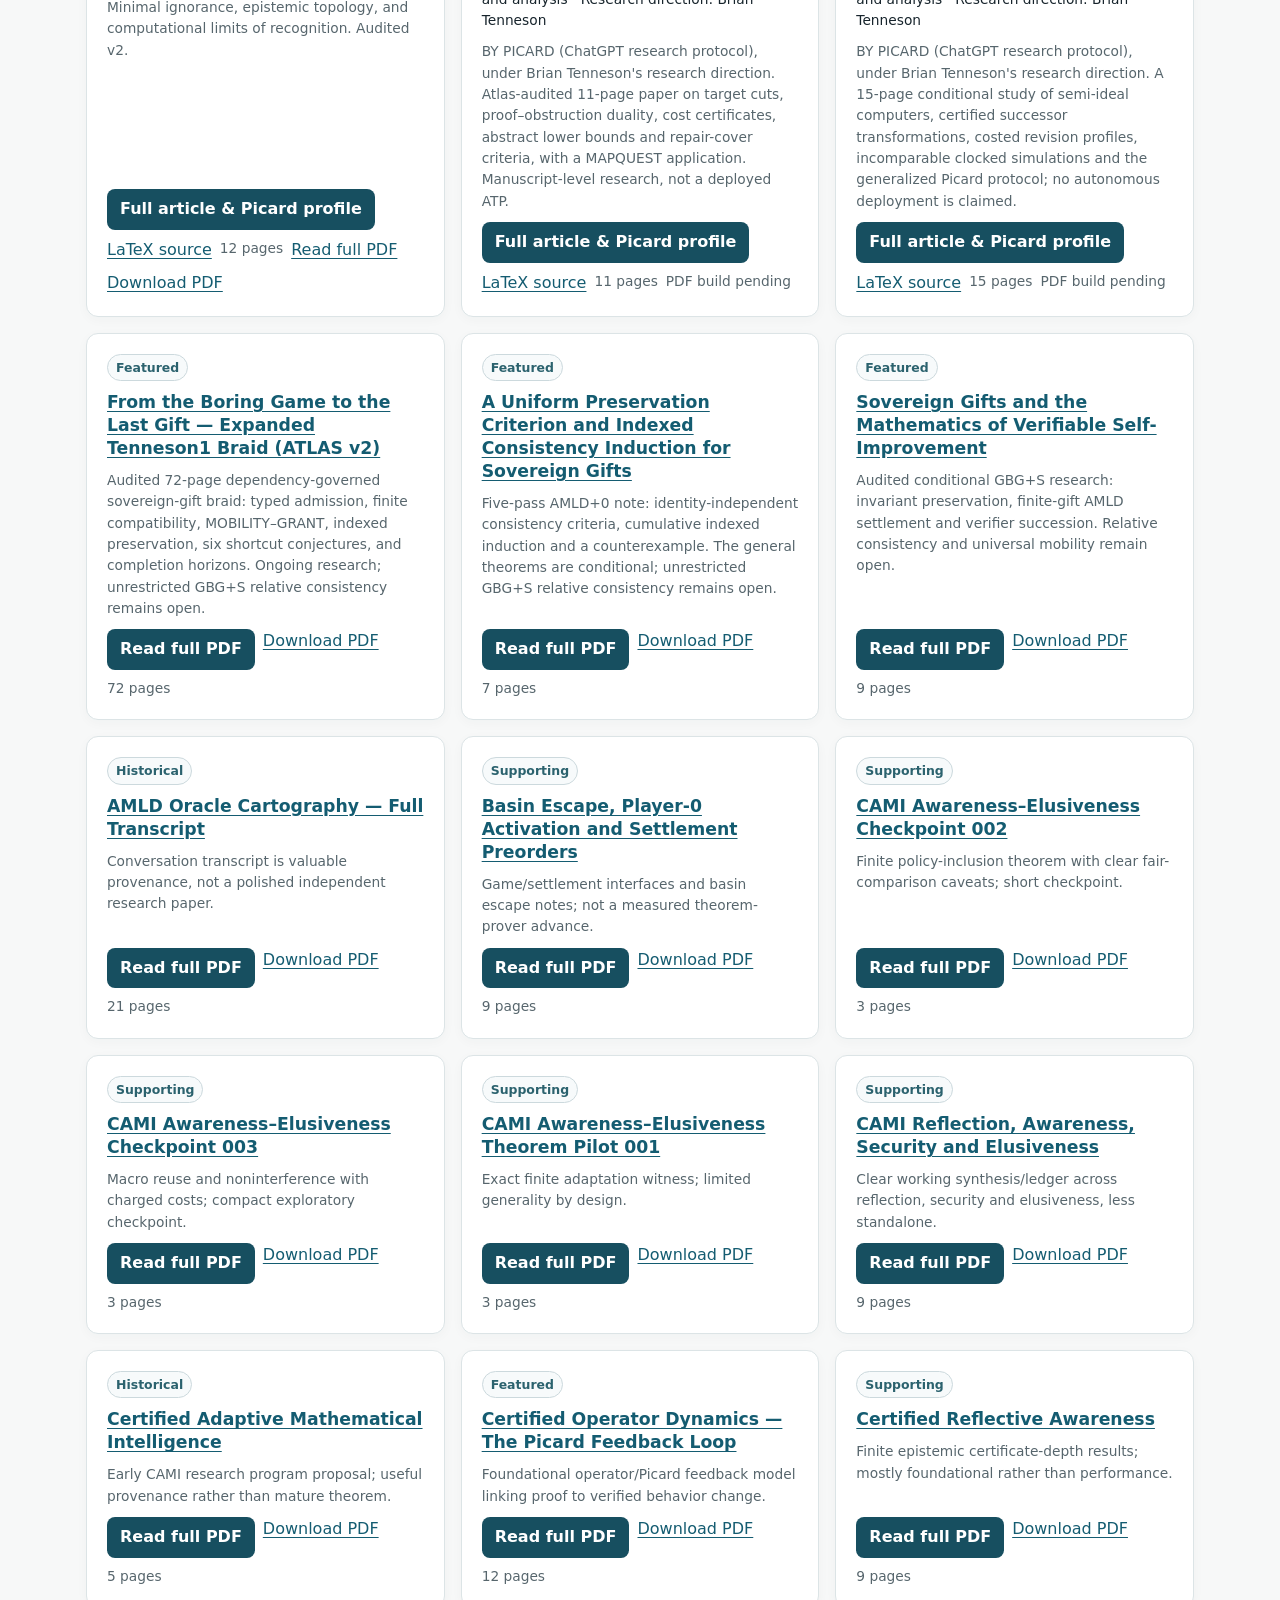
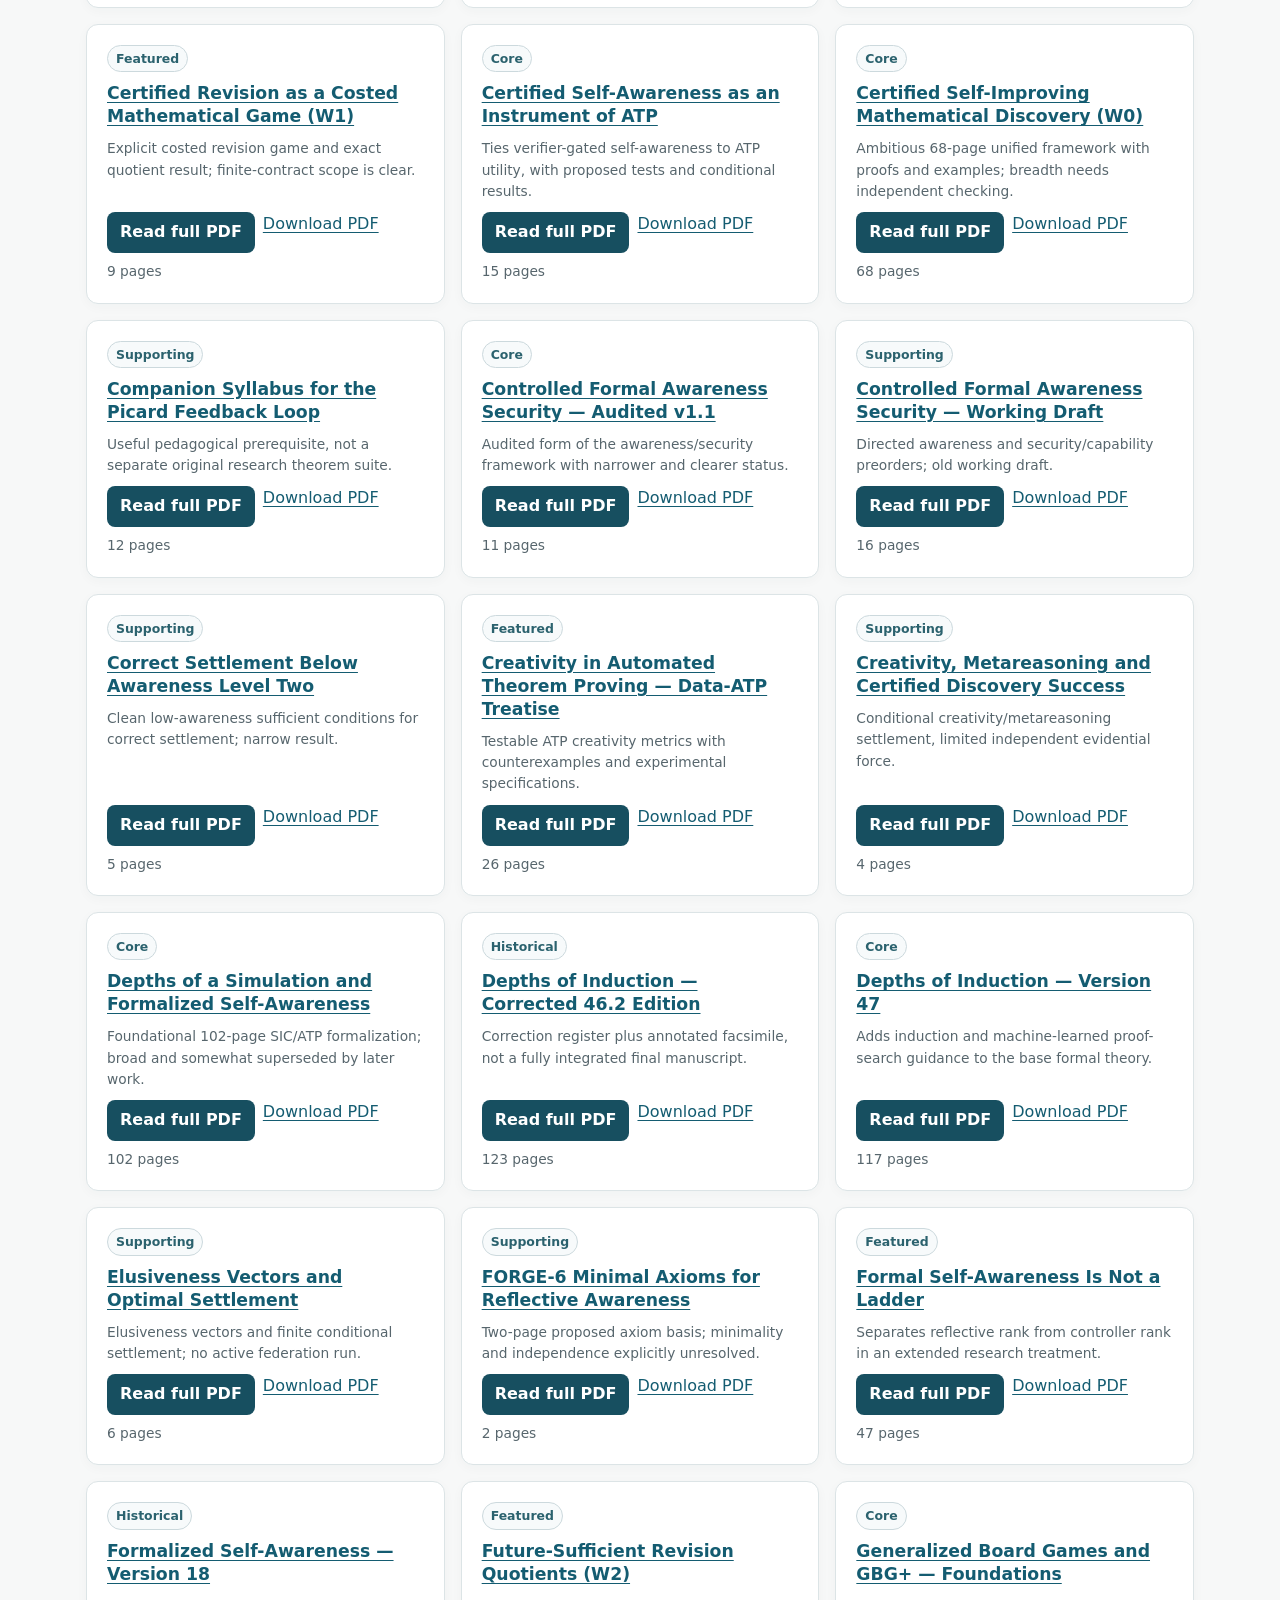
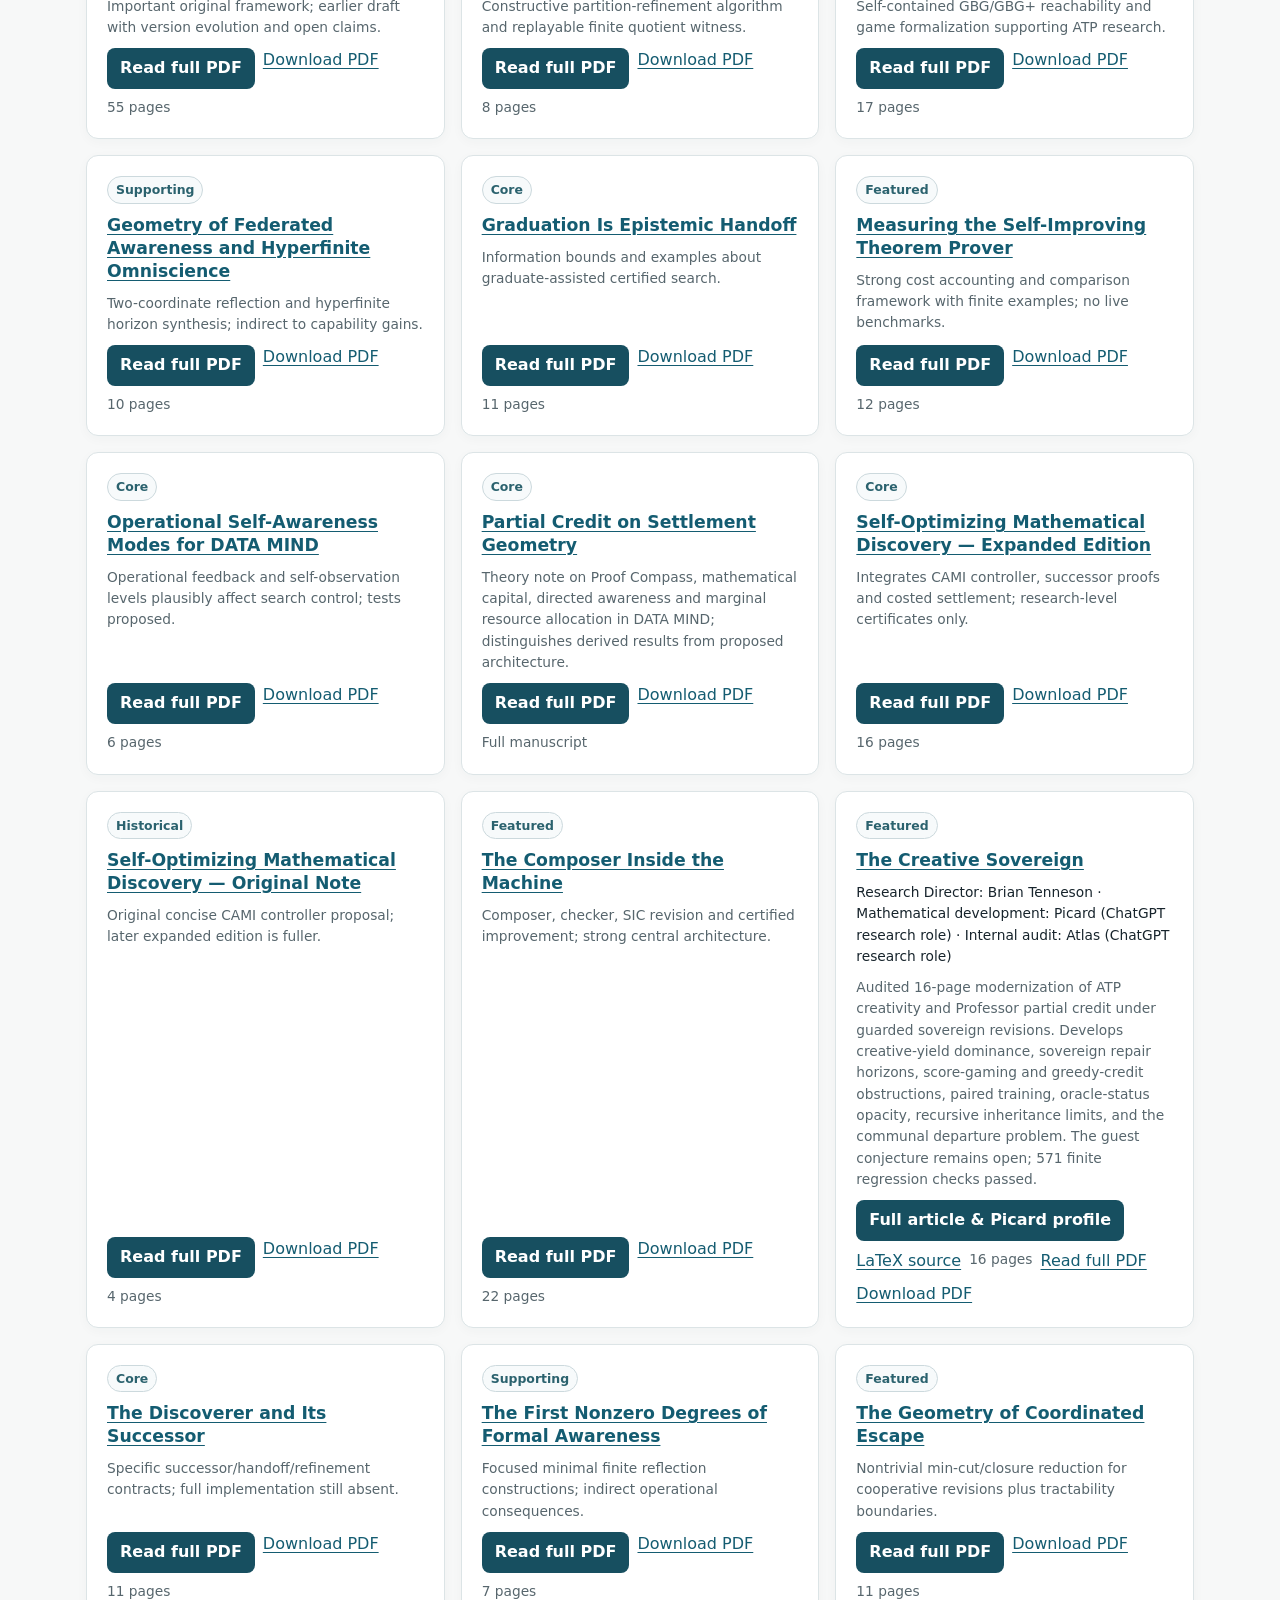
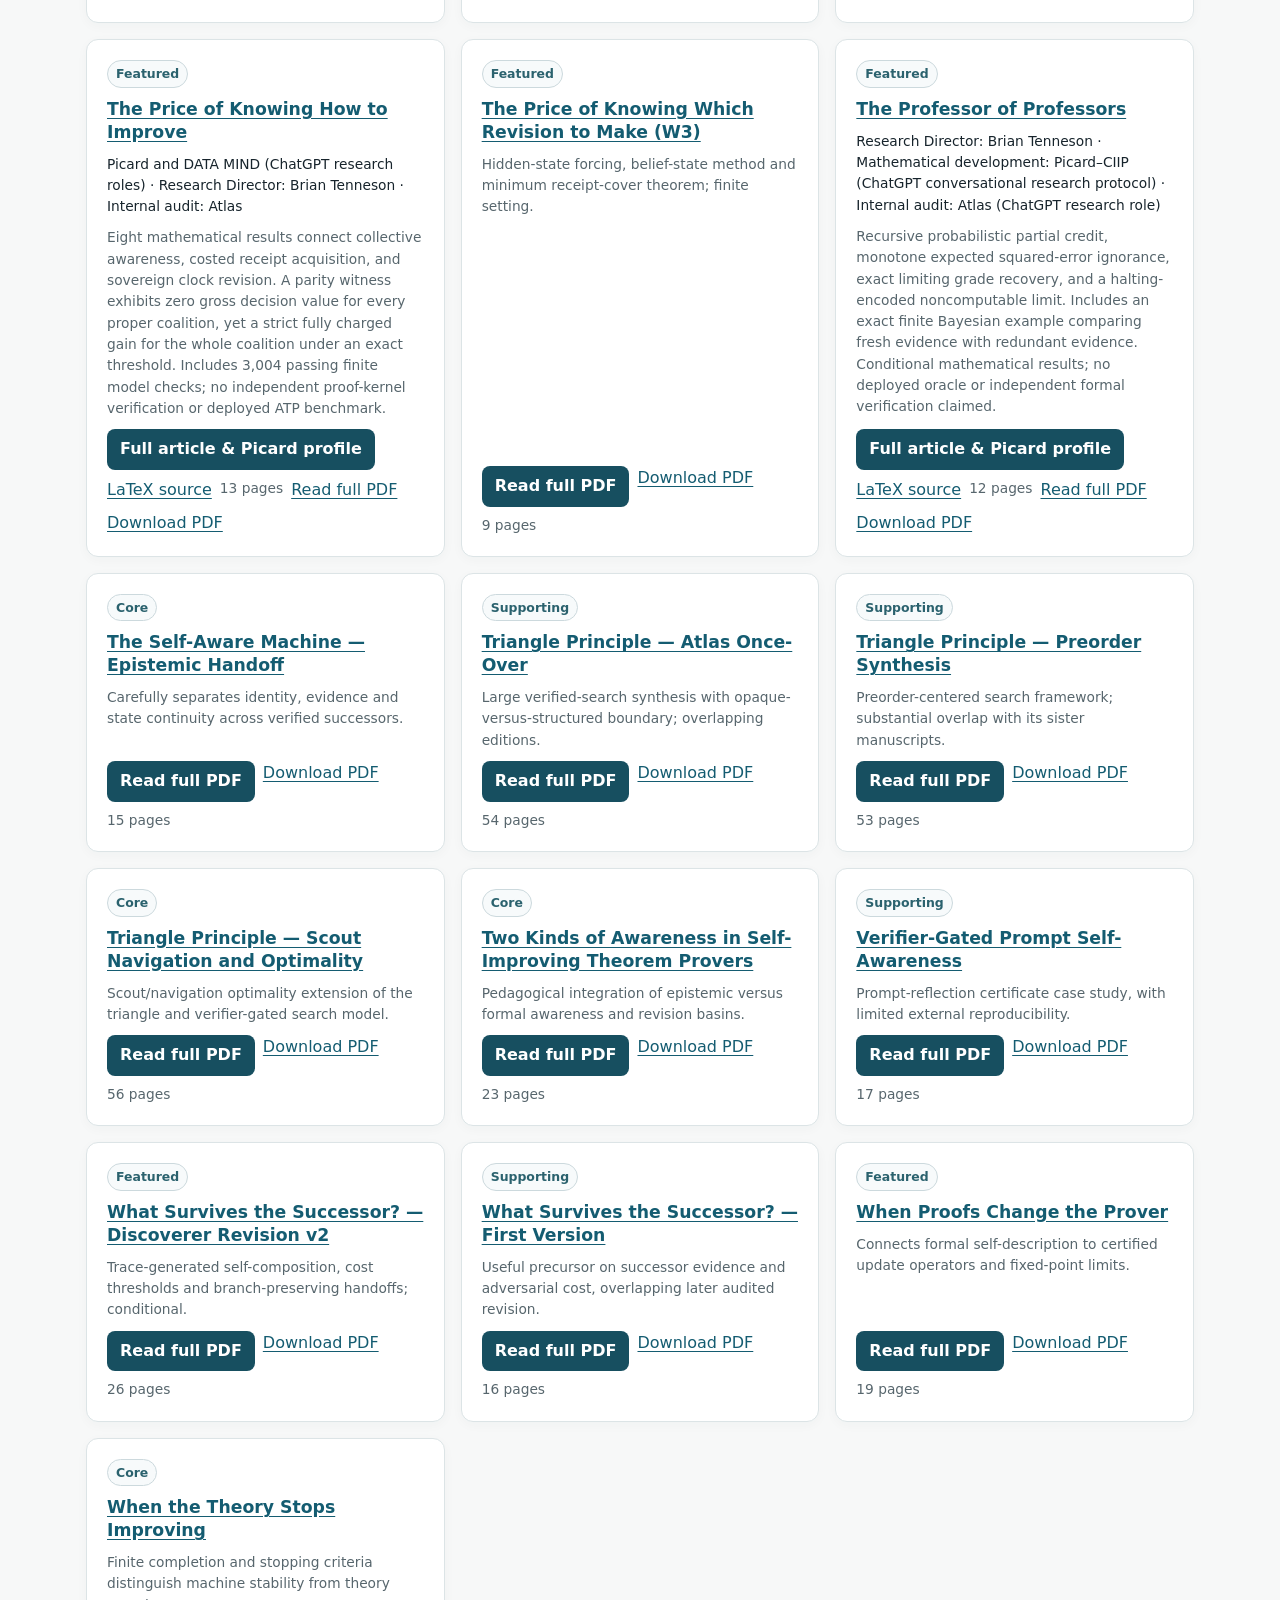
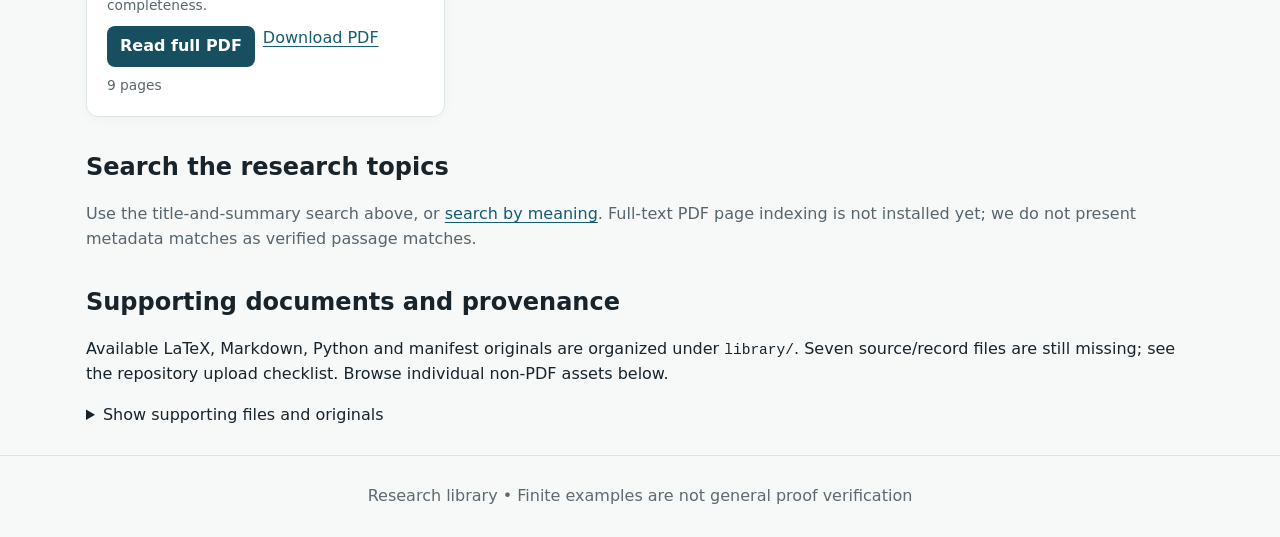
==== commit 137f229e: "Feature Sovereign Professor of Professors 001v2 in public library" ====
--- a/docs/index.html
+++ b/docs/index.html
@@ -1,5 +1,5 @@
 <!doctype html><html lang="en"><head><meta charset="utf-8"><meta name="viewport" content="width=device-width,initial-scale=1"><meta name="color-scheme" content="light"><title>Library — Research Library</title><link rel="stylesheet" href="assets/style.css"></head><body><header><div class="shell top"><div class="brand">MATHEMATICS OF CERTIFIABLE SELF-IMPROVEMENT <span class="pill" style="color:#174f60">RESEARCH LIBRARY</span></div><nav class="nav" aria-label="Library navigation"><a href="index.html">Library</a><a href="theory.html">Core theory</a><a href="lab.html">Finite lab</a><a href="semantic-search.html">Semantic search</a></nav></div></header><main><p class="eyebrow">Research library · first curation</p><h1>Certifiable AI improvement, mapped.</h1><p class="lede">Preview every page of any available PDF research manuscript in the new full-document reader before choosing to download. Browse supporting files; seven archival source files are still pending. Explore the core theory, read complete manuscripts, search article titles and summaries, and run bounded demonstrations—all without a paid API.</p><div class="notice"><b>Research status:</b> Formal claims require their hypotheses; an illustrative finite test is not an independently verified, deployed self-improving AI. This site is intended for public reading when deployed; publication does not imply peer review.</div>
-<section id="picard" class="panel" aria-labelledby="picard-title"><p class="eyebrow">Featured papers · slots 1–5 and new research · 25 November 2026</p><h2 id="picard-title">Picard and DATA MIND — mathematical research collaborators</h2><p><strong>Research direction: Brian Tenneson. Mathematical drafting and analysis: ChatGPT (Picard research protocol).</strong> Picard is the named research-and-writing role used in this collaboration. It is not a human coauthor or a separate deployed AI machine. Tenneson supplies the program, foundational manuscripts, goals and editorial direction; Picard explores mathematical definitions, proposes and critiques proofs, searches for counterexamples and obstructions, builds finite examples and connects the work to prior mathematics. The name also recalls the formal Picard Protocol in the earlier semi-ideal-computer research, but the present conversational role has not been shown to implement that idealized protocol.</p><p>These articles distinguish manuscript-level proof from independent certification, and theoretical revision from an installed autonomous self-improvement system. None of these papers claims machine consciousness, universal proof-search improvement, or an operating self-upgrading theorem prover.</p><div class="steps"><!-- professor-of-professors-001v2 --><div class="step"><span class="tag">New · Picard–CIIP · 26 November 2026</span><b>The Professor of Professors</b><p>Research Director: Brian Tenneson · Mathematical development: Picard–CIIP (ChatGPT conversational research protocol) · Internal audit: Atlas (ChatGPT research role)</p><p>Probabilistic Partial Credit, Recursive Awareness, and the Oracle Limit</p><p>Recursive probabilistic partial credit, monotone expected squared-error ignorance, exact limiting grade recovery, and a halting-encoded noncomputable limit. Includes an exact finite Bayesian example comparing fresh evidence with redundant evidence. Conditional mathematical results; no deployed oracle or independent formal verification claimed.</p><p><a href="the_professor_of_professors_001v2.html">Read complete article</a> · <a href="library/01_Core_Theory/Picard/The_Professor_of_Professors_001v2.pdf" download>PDF</a> · <a href="library/01_Core_Theory/Picard/The_Professor_of_Professors_001v2.tex">LaTeX source</a> · <a href="library/01_Core_Theory/Picard/Professor_Hierarchy_Exact_Example.py">Python example</a> · <a href="library/01_Core_Theory/Picard/Professor_Hierarchy_Exact_Example.csv">Numerical results</a></p></div><!-- /professor-of-professors-001v2 --><div class="step"><span class="tag">New · Picard · 26 November 2026</span><b>The Creative Sovereign</b><p><strong>Research Director: Brian Tenneson.</strong> Partial Credit, Architectural Creativity, and Reciprocal Training in the 24th Century. Audited 16-page modernization of ATP creativity and Professor partial credit under guarded sovereign revisions. Develops creative-yield dominance, sovereign repair horizons, score-gaming and greedy-credit obstructions, paired training, oracle-status opacity, recursive inheritance limits, and the communal departure problem. The guest conjecture remains open; 571 finite regression checks passed.</p><p><a href="the-creative-sovereign.html">Read complete article / PDF</a> · <a href="library/01_Core_Theory/Picard/The_Creative_Sovereign_001v2.pdf" download>PDF</a> · <a href="library/01_Core_Theory/Picard/The_Creative_Sovereign_001v2.tex">Source</a> · <a href="library/01_Core_Theory/Picard/The_Creative_Sovereign_001v2_checks.py">Python checks</a></p></div><!-- search-dynamics-slot-one --><div class="step"><span class="tag">Slot 1 · Two-part series · Picard</span><b>From Search Dynamics to Semi-Ideal Computers</b><p>Research Director: Brian Tenneson · Mathematical development: Picard (ChatGPT research role) · Internal audit: Atlas (ChatGPT research role)</p><p><strong>Theorem Mazes, Certified Settlement, and Feedback Control</strong> · 18 pages<br>Corrected and expanded foundations of rational theorem mazes, typed settlement, verified-history SICs, safe quotienting, and feedback control. Historical experiments remain explicitly limited.<br><a href="search_dynamics_sic_part_i_atlas_repeat.html">Read Part I — full reader</a> · <a href="library/01_Core_Theory/Picard/From_Search_Dynamics_to_Semi-Ideal_Computers_Part_I_Correctedv2v2.pdf" download>PDF</a> · <a href="library/01_Core_Theory/Picard/From_Search_Dynamics_to_Semi-Ideal_Computers_Part_I_Correctedv2v2.tex">LaTeX source</a></p><p><strong>The Geometry of Incomplete Proof Knowledge: Certified Envelopes, Active Discovery, and Reliable Feedback</strong> · 13 pages<br>Certified inner and outer proof-graph envelopes, optimality certificates, active discovery, embedding stability, and reliable feedback. A 64-case synthetic experiment compares fixed-order and geometry-guided edge queries; no real ATP speedup is claimed.<br><a href="search_dynamics_sic_part_ii_atlas_repeat.html">Read Part II — full reader</a> · <a href="library/01_Core_Theory/Picard/From_Search_Dynamics_to_Semi-Ideal_Computers_Part_IIv2v2.pdf" download>PDF</a> · <a href="library/01_Core_Theory/Picard/From_Search_Dynamics_to_Semi-Ideal_Computers_Part_IIv2v2.tex">LaTeX source</a></p></div><!-- /search-dynamics-slot-one --><div class="step"><span class="tag">Slot 2 · Picard, Professor and AMLD+0</span><b>Sovereign–Oracle Compatibility</b><p>How a Sovereign Acquires Oraclehood Without an Oracle Office. An explicit one-gift GBG+S model uses B11 (Cross-System Trade) to acquire least-ignorance oraclehood under a fixed truth universe and checker, while preserving the sovereign’s identity and office. Includes a general reachability criterion and a certified-transfer sufficient condition. Picard-specific acquisition remains open.</p><p><a href="sovereign-oracle-compatibility.html">Read the complete article / PDF</a> · <a href="library/01_Core_Theory/Picard/Sovereign_Oracle_Compatibility_001v2.tex">Source</a> · <a href="library/01_Core_Theory/Picard/Sovereign_Oracle_Compatibility_001v2.py">Python tests</a></p></div><div class="step"><span class="tag">Slot 3 · Picard and DATA MIND</span><b>What Makes an Oracle?</b><p>Minimal ignorance, epistemic topology, and the computational limits of recognition. An oracle is an ATP whose ignorance is minimal. The audited v2 paper establishes conditional Baire and attainment criteria, effective amalgamation, undecidable selection and recognition, and arithmetic obstructions. Research Director: Brian Tenneson; joint mathematical development: Picard and DATA MIND; internal audit: Atlas.</p><p><a href="what-makes-an-oracle.html">Read the complete article / PDF</a> · <a href="library/01_Core_Theory/Picard/What_Makes_an_Oracle_001%281%29v2.tex">Source</a></p></div><div class="step"><span class="tag">Slot 4 · By Picard</span><b>The Geometry of Mathematical Obstruction</b><p>Proof–obstruction duality, target cuts, lower-bound certificates and necessary repairs, extending to MAPQUEST. Audited research edition v2, 11 pages.</p><p><a href="picard-geometry.html">Read the complete article and Picard profile</a> · <a href="library/01_Core_Theory/Picard/The_Geometry_of_Mathematical_Obstruction_001v2.tex">Source</a></p></div><div class="step"><span class="tag">Slot 5 · By Picard</span><b>Depths of a Possible Machine</b><p>Present competence versus possible and discoverable successor capability, certified revisions, and the generalized Picard protocol. Research edition 001, 15 pages.</p><p><a href="picard-depths.html">Read the complete article and Picard profile</a> · <a href="library/01_Core_Theory/Picard/Depths_of_a_Possible_Machine_001.tex">Source</a></p></div><div class="step"><span class="tag">New · Picard and DATA MIND</span><b>SCDF: The Price of Knowing How to Improve</b><p><strong>Research Director: Brian Tenneson.</strong> Eight mathematical results connect collective awareness, costed receipt acquisition, and sovereign clock revision. A parity witness exhibits zero gross decision value for every proper coalition, yet a strict fully charged gain for the whole coalition under an exact threshold. Includes 3,004 passing finite model checks; no independent proof-kernel verification or deployed ATP benchmark.</p><p><a href="scdf-certified-awareness.html">Read complete article / PDF</a> · <a href="library/01_Core_Theory/Picard/SCDF_Certified_Awareness_and_the_Price_of_Choosing_001v2.tex">Source</a> · <a href="library/01_Core_Theory/Picard/SCDF_Certified_Awareness_001v2_checks.py">Python checks</a> · <a href="library/01_Core_Theory/Picard/SCDF_Certified_Awareness_001v2_test_results.json">Test results</a></p></div></div></section>
+<section id="picard" class="panel" aria-labelledby="picard-title"><p class="eyebrow">Featured papers · slots 1–5 and new research · 25 November 2026</p><h2 id="picard-title">Picard and DATA MIND — mathematical research collaborators</h2><p><strong>Research direction: Brian Tenneson. Mathematical drafting and analysis: ChatGPT (Picard research protocol).</strong> Picard is the named research-and-writing role used in this collaboration. It is not a human coauthor or a separate deployed AI machine. Tenneson supplies the program, foundational manuscripts, goals and editorial direction; Picard explores mathematical definitions, proposes and critiques proofs, searches for counterexamples and obstructions, builds finite examples and connects the work to prior mathematics. The name also recalls the formal Picard Protocol in the earlier semi-ideal-computer research, but the present conversational role has not been shown to implement that idealized protocol.</p><p>These articles distinguish manuscript-level proof from independent certification, and theoretical revision from an installed autonomous self-improvement system. None of these papers claims machine consciousness, universal proof-search improvement, or an operating self-upgrading theorem prover.</p><div class="steps"><!-- sovereign-professor-of-professors-001v2 --><div class="step"><span class="tag">New · Picard · 27 November 2026</span><b>The Sovereign Professor of Professors</b><p>Research Director: Brian Tenneson · Mathematical development: Picard–CIIP-5 (ChatGPT conversational research protocol) · Internal audit: Atlas (ChatGPT research role)</p><p>Partial credit on logical objects, recursive evaluators, and costed architectural revisions. A three-index convergence theorem, decision-regret bounds, and an exact finite example. Conditional mathematical results; general oraclehood remains open.</p><p>Audited 001v2 · 13 pages</p><p><a href="the_sovereign_professor_of_professors_001v2.html">Read full text</a> · <a href="library/01_Core_Theory/Picard/Sovereign_Professor_of_Professors_001v2.tex">LaTeX source</a></p><p>PDF not yet hosted.</p></div><!-- /sovereign-professor-of-professors-001v2 --><!-- professor-of-professors-001v2 --><div class="step"><span class="tag">New · Picard–CIIP · 26 November 2026</span><b>The Professor of Professors</b><p>Research Director: Brian Tenneson · Mathematical development: Picard–CIIP (ChatGPT conversational research protocol) · Internal audit: Atlas (ChatGPT research role)</p><p>Probabilistic Partial Credit, Recursive Awareness, and the Oracle Limit</p><p>Recursive probabilistic partial credit, monotone expected squared-error ignorance, exact limiting grade recovery, and a halting-encoded noncomputable limit. Includes an exact finite Bayesian example comparing fresh evidence with redundant evidence. Conditional mathematical results; no deployed oracle or independent formal verification claimed.</p><p><a href="the_professor_of_professors_001v2.html">Read complete article</a> · <a href="library/01_Core_Theory/Picard/The_Professor_of_Professors_001v2.pdf" download>PDF</a> · <a href="library/01_Core_Theory/Picard/The_Professor_of_Professors_001v2.tex">LaTeX source</a> · <a href="library/01_Core_Theory/Picard/Professor_Hierarchy_Exact_Example.py">Python example</a> · <a href="library/01_Core_Theory/Picard/Professor_Hierarchy_Exact_Example.csv">Numerical results</a></p></div><!-- /professor-of-professors-001v2 --><div class="step"><span class="tag">New · Picard · 26 November 2026</span><b>The Creative Sovereign</b><p><strong>Research Director: Brian Tenneson.</strong> Partial Credit, Architectural Creativity, and Reciprocal Training in the 24th Century. Audited 16-page modernization of ATP creativity and Professor partial credit under guarded sovereign revisions. Develops creative-yield dominance, sovereign repair horizons, score-gaming and greedy-credit obstructions, paired training, oracle-status opacity, recursive inheritance limits, and the communal departure problem. The guest conjecture remains open; 571 finite regression checks passed.</p><p><a href="the-creative-sovereign.html">Read complete article / PDF</a> · <a href="library/01_Core_Theory/Picard/The_Creative_Sovereign_001v2.pdf" download>PDF</a> · <a href="library/01_Core_Theory/Picard/The_Creative_Sovereign_001v2.tex">Source</a> · <a href="library/01_Core_Theory/Picard/The_Creative_Sovereign_001v2_checks.py">Python checks</a></p></div><!-- search-dynamics-slot-one --><div class="step"><span class="tag">Slot 1 · Two-part series · Picard</span><b>From Search Dynamics to Semi-Ideal Computers</b><p>Research Director: Brian Tenneson · Mathematical development: Picard (ChatGPT research role) · Internal audit: Atlas (ChatGPT research role)</p><p><strong>Theorem Mazes, Certified Settlement, and Feedback Control</strong> · 18 pages<br>Corrected and expanded foundations of rational theorem mazes, typed settlement, verified-history SICs, safe quotienting, and feedback control. Historical experiments remain explicitly limited.<br><a href="search_dynamics_sic_part_i_atlas_repeat.html">Read Part I — full reader</a> · <a href="library/01_Core_Theory/Picard/From_Search_Dynamics_to_Semi-Ideal_Computers_Part_I_Correctedv2v2.pdf" download>PDF</a> · <a href="library/01_Core_Theory/Picard/From_Search_Dynamics_to_Semi-Ideal_Computers_Part_I_Correctedv2v2.tex">LaTeX source</a></p><p><strong>The Geometry of Incomplete Proof Knowledge: Certified Envelopes, Active Discovery, and Reliable Feedback</strong> · 13 pages<br>Certified inner and outer proof-graph envelopes, optimality certificates, active discovery, embedding stability, and reliable feedback. A 64-case synthetic experiment compares fixed-order and geometry-guided edge queries; no real ATP speedup is claimed.<br><a href="search_dynamics_sic_part_ii_atlas_repeat.html">Read Part II — full reader</a> · <a href="library/01_Core_Theory/Picard/From_Search_Dynamics_to_Semi-Ideal_Computers_Part_IIv2v2.pdf" download>PDF</a> · <a href="library/01_Core_Theory/Picard/From_Search_Dynamics_to_Semi-Ideal_Computers_Part_IIv2v2.tex">LaTeX source</a></p></div><!-- /search-dynamics-slot-one --><div class="step"><span class="tag">Slot 2 · Picard, Professor and AMLD+0</span><b>Sovereign–Oracle Compatibility</b><p>How a Sovereign Acquires Oraclehood Without an Oracle Office. An explicit one-gift GBG+S model uses B11 (Cross-System Trade) to acquire least-ignorance oraclehood under a fixed truth universe and checker, while preserving the sovereign’s identity and office. Includes a general reachability criterion and a certified-transfer sufficient condition. Picard-specific acquisition remains open.</p><p><a href="sovereign-oracle-compatibility.html">Read the complete article / PDF</a> · <a href="library/01_Core_Theory/Picard/Sovereign_Oracle_Compatibility_001v2.tex">Source</a> · <a href="library/01_Core_Theory/Picard/Sovereign_Oracle_Compatibility_001v2.py">Python tests</a></p></div><div class="step"><span class="tag">Slot 3 · Picard and DATA MIND</span><b>What Makes an Oracle?</b><p>Minimal ignorance, epistemic topology, and the computational limits of recognition. An oracle is an ATP whose ignorance is minimal. The audited v2 paper establishes conditional Baire and attainment criteria, effective amalgamation, undecidable selection and recognition, and arithmetic obstructions. Research Director: Brian Tenneson; joint mathematical development: Picard and DATA MIND; internal audit: Atlas.</p><p><a href="what-makes-an-oracle.html">Read the complete article / PDF</a> · <a href="library/01_Core_Theory/Picard/What_Makes_an_Oracle_001%281%29v2.tex">Source</a></p></div><div class="step"><span class="tag">Slot 4 · By Picard</span><b>The Geometry of Mathematical Obstruction</b><p>Proof–obstruction duality, target cuts, lower-bound certificates and necessary repairs, extending to MAPQUEST. Audited research edition v2, 11 pages.</p><p><a href="picard-geometry.html">Read the complete article and Picard profile</a> · <a href="library/01_Core_Theory/Picard/The_Geometry_of_Mathematical_Obstruction_001v2.tex">Source</a></p></div><div class="step"><span class="tag">Slot 5 · By Picard</span><b>Depths of a Possible Machine</b><p>Present competence versus possible and discoverable successor capability, certified revisions, and the generalized Picard protocol. Research edition 001, 15 pages.</p><p><a href="picard-depths.html">Read the complete article and Picard profile</a> · <a href="library/01_Core_Theory/Picard/Depths_of_a_Possible_Machine_001.tex">Source</a></p></div><div class="step"><span class="tag">New · Picard and DATA MIND</span><b>SCDF: The Price of Knowing How to Improve</b><p><strong>Research Director: Brian Tenneson.</strong> Eight mathematical results connect collective awareness, costed receipt acquisition, and sovereign clock revision. A parity witness exhibits zero gross decision value for every proper coalition, yet a strict fully charged gain for the whole coalition under an exact threshold. Includes 3,004 passing finite model checks; no independent proof-kernel verification or deployed ATP benchmark.</p><p><a href="scdf-certified-awareness.html">Read complete article / PDF</a> · <a href="library/01_Core_Theory/Picard/SCDF_Certified_Awareness_and_the_Price_of_Choosing_001v2.tex">Source</a> · <a href="library/01_Core_Theory/Picard/SCDF_Certified_Awareness_001v2_checks.py">Python checks</a> · <a href="library/01_Core_Theory/Picard/SCDF_Certified_Awareness_001v2_test_results.json">Test results</a></p></div></div></section>
 <div class="kpis"><div class="kpi"><strong id="pdf-count">—</strong>PDF manuscripts</div><div class="kpi"><strong id="file-count">—</strong>available files</div><div class="kpi"><strong id="featured-count">—</strong>featured papers</div><div class="kpi"><strong>W0–W3</strong>core theory</div></div>
 <h2>Begin with the theory</h2><div class="steps"><div class="step"><span class="tag">Foundation</span><b>W0: proof-carrying revision</b>Which changes preserve theoremhood, and what makes a revision truly accepted?</div><div class="step"><span class="tag">Planning</span><b>W1: costed game</b>When can the controller force the certified goal despite adversarial choices?</div><div class="step"><span class="tag">Compression</span><b>W2: exact quotient</b>Which states may be merged without losing the required forcing information?</div><div class="step"><span class="tag">Information</span><b>W3: receipt price</b>How does partial knowledge change what can be forced, and when is learning worth its charge?</div></div><p><a class="primarylink" href="theory.html">Read core theory</a> <a class="primarylink" href="lab.html">Try the finite lab</a></p>
 <h2 id="catalog">Browse and evaluate</h2><p class="muted">Select a title or <strong>Read full PDF</strong> to preview the entire manuscript. Download is a separate choice.</p><div class="controlbar"><input id="q" type="search" aria-label="Search titles and summaries" placeholder="Search titles, theorem ideas, authors…"><select id="filter" aria-label="Collection"><option value="all">All PDFs</option><option value="Featured">Selected papers</option><option value="Core">Core theory (other)</option><option value="Supporting">Supporting</option><option value="Historical">Historical</option></select><select id="sort" aria-label="Sort"><option value="title">Title A–Z</option><option value="category">Collection, then title</option></select></div><p class="muted" id="library-count" role="status"></p><div id="catalog-cards" class="cardgrid" aria-live="polite"></div>
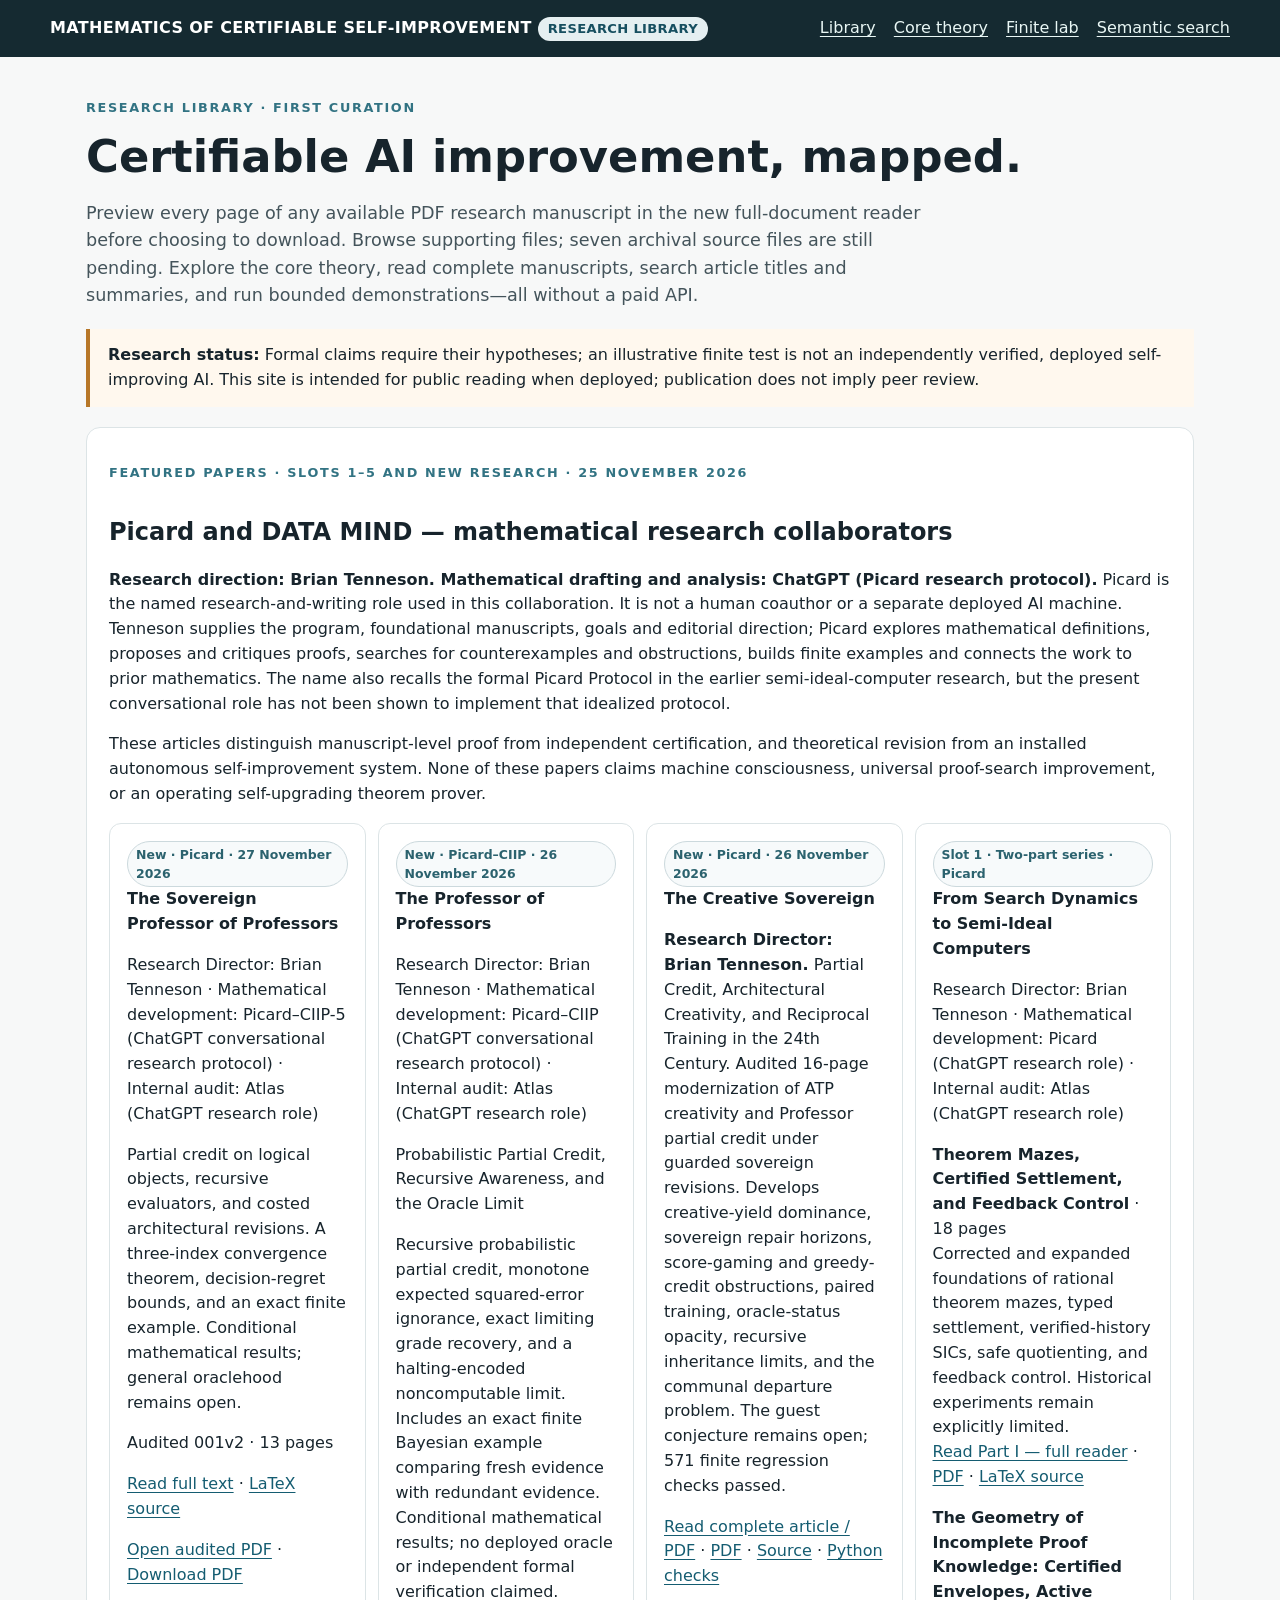
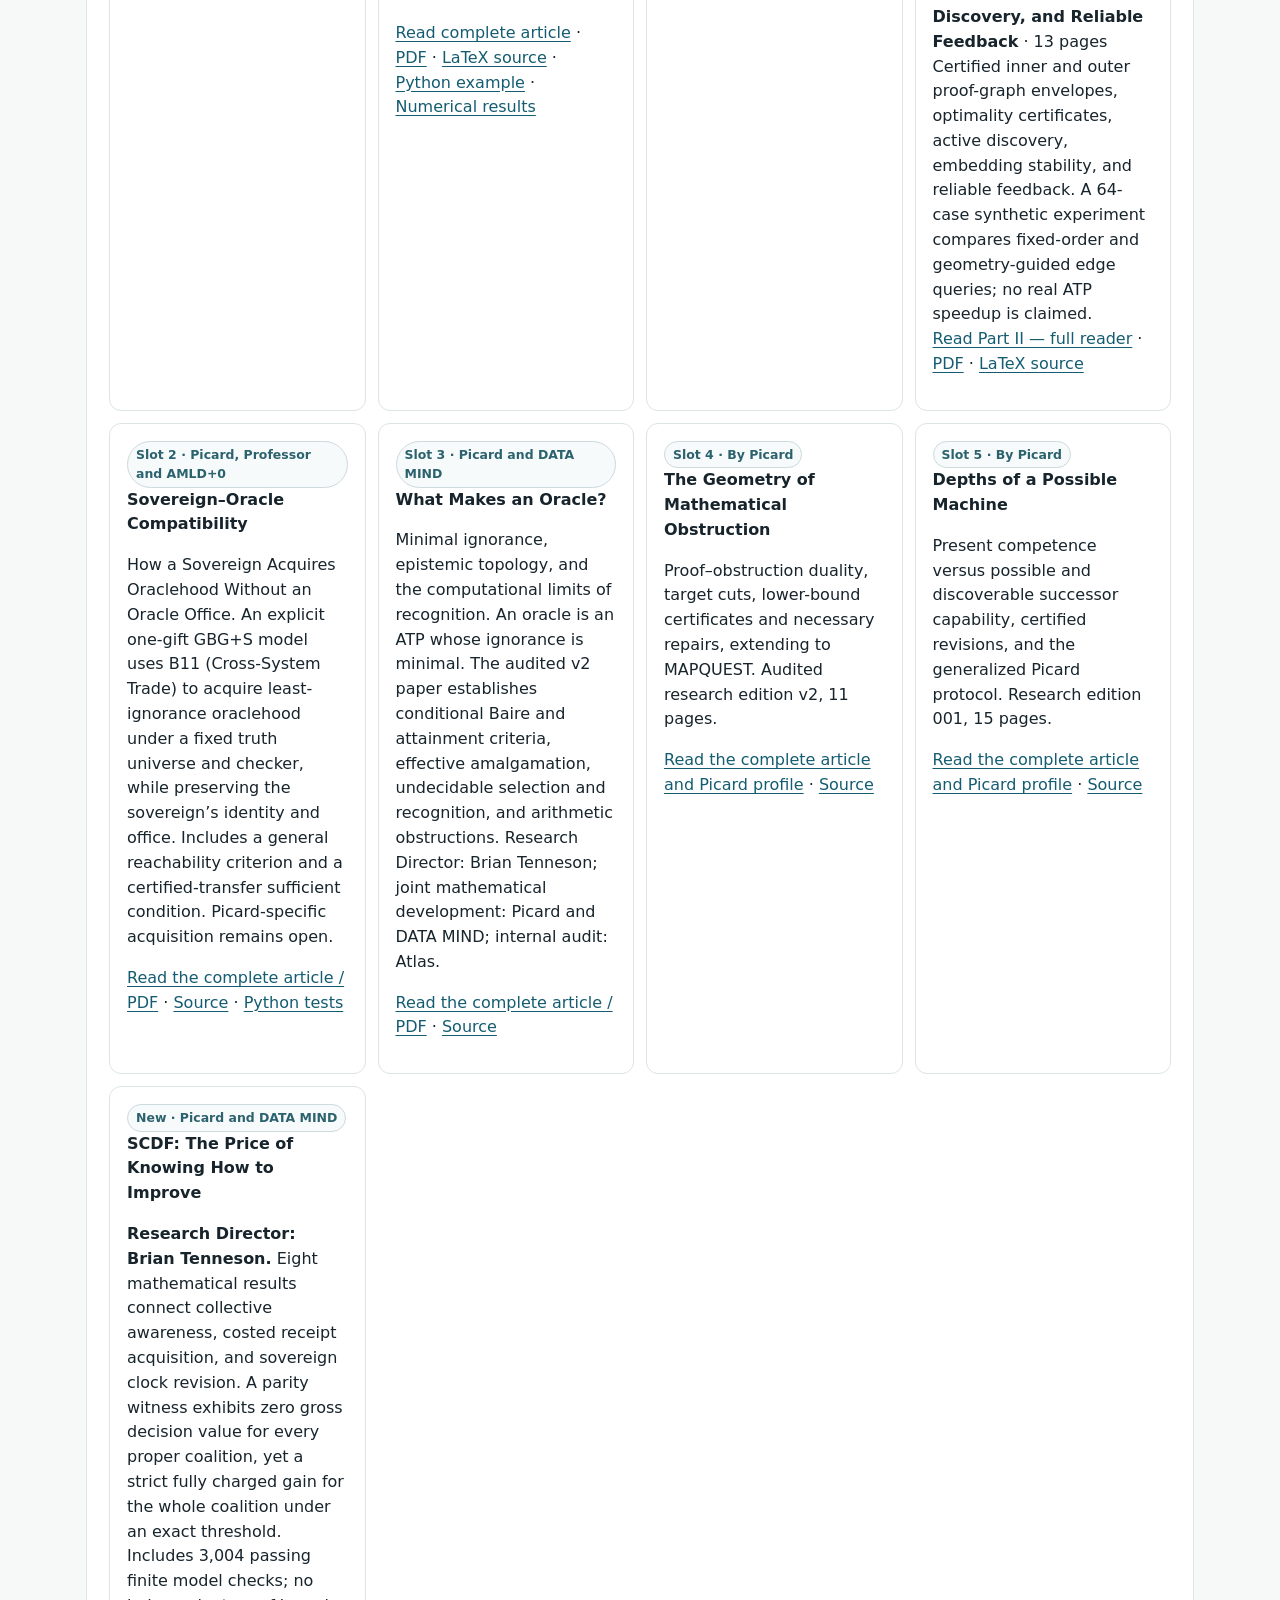
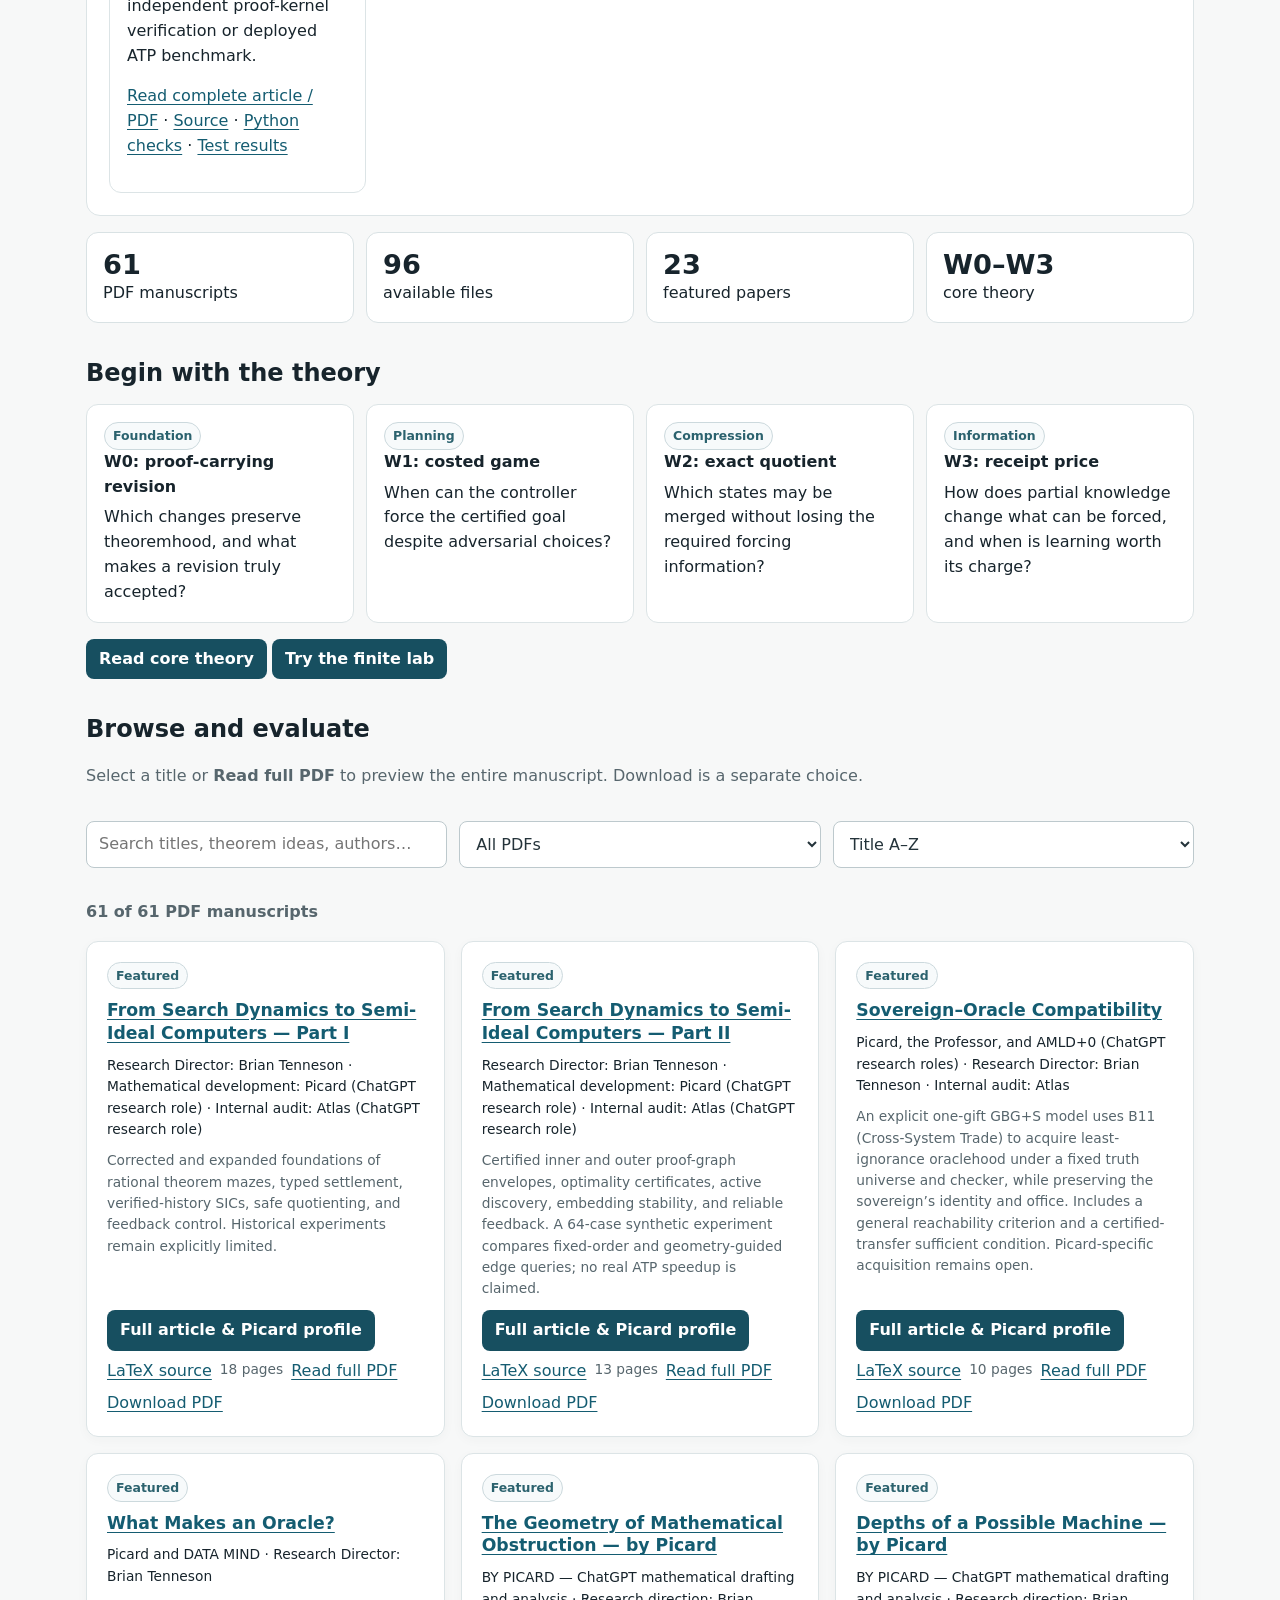
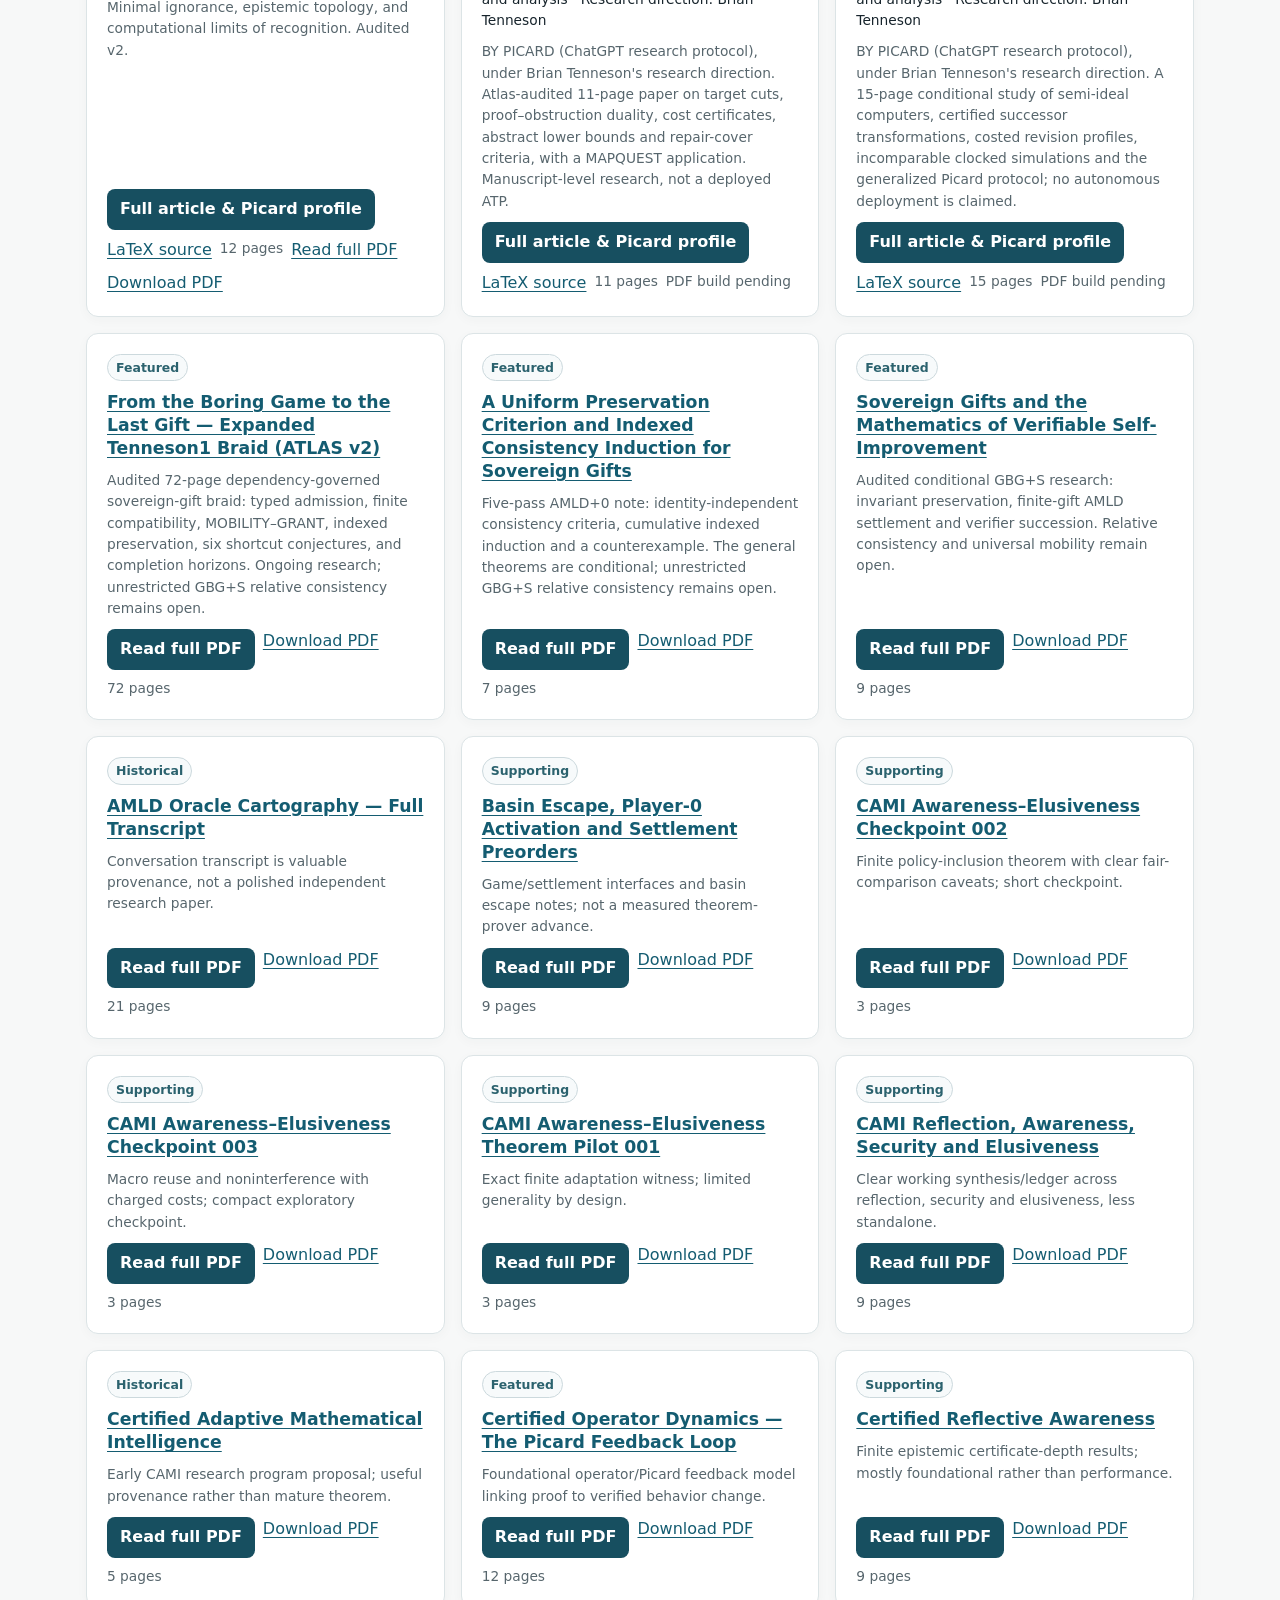
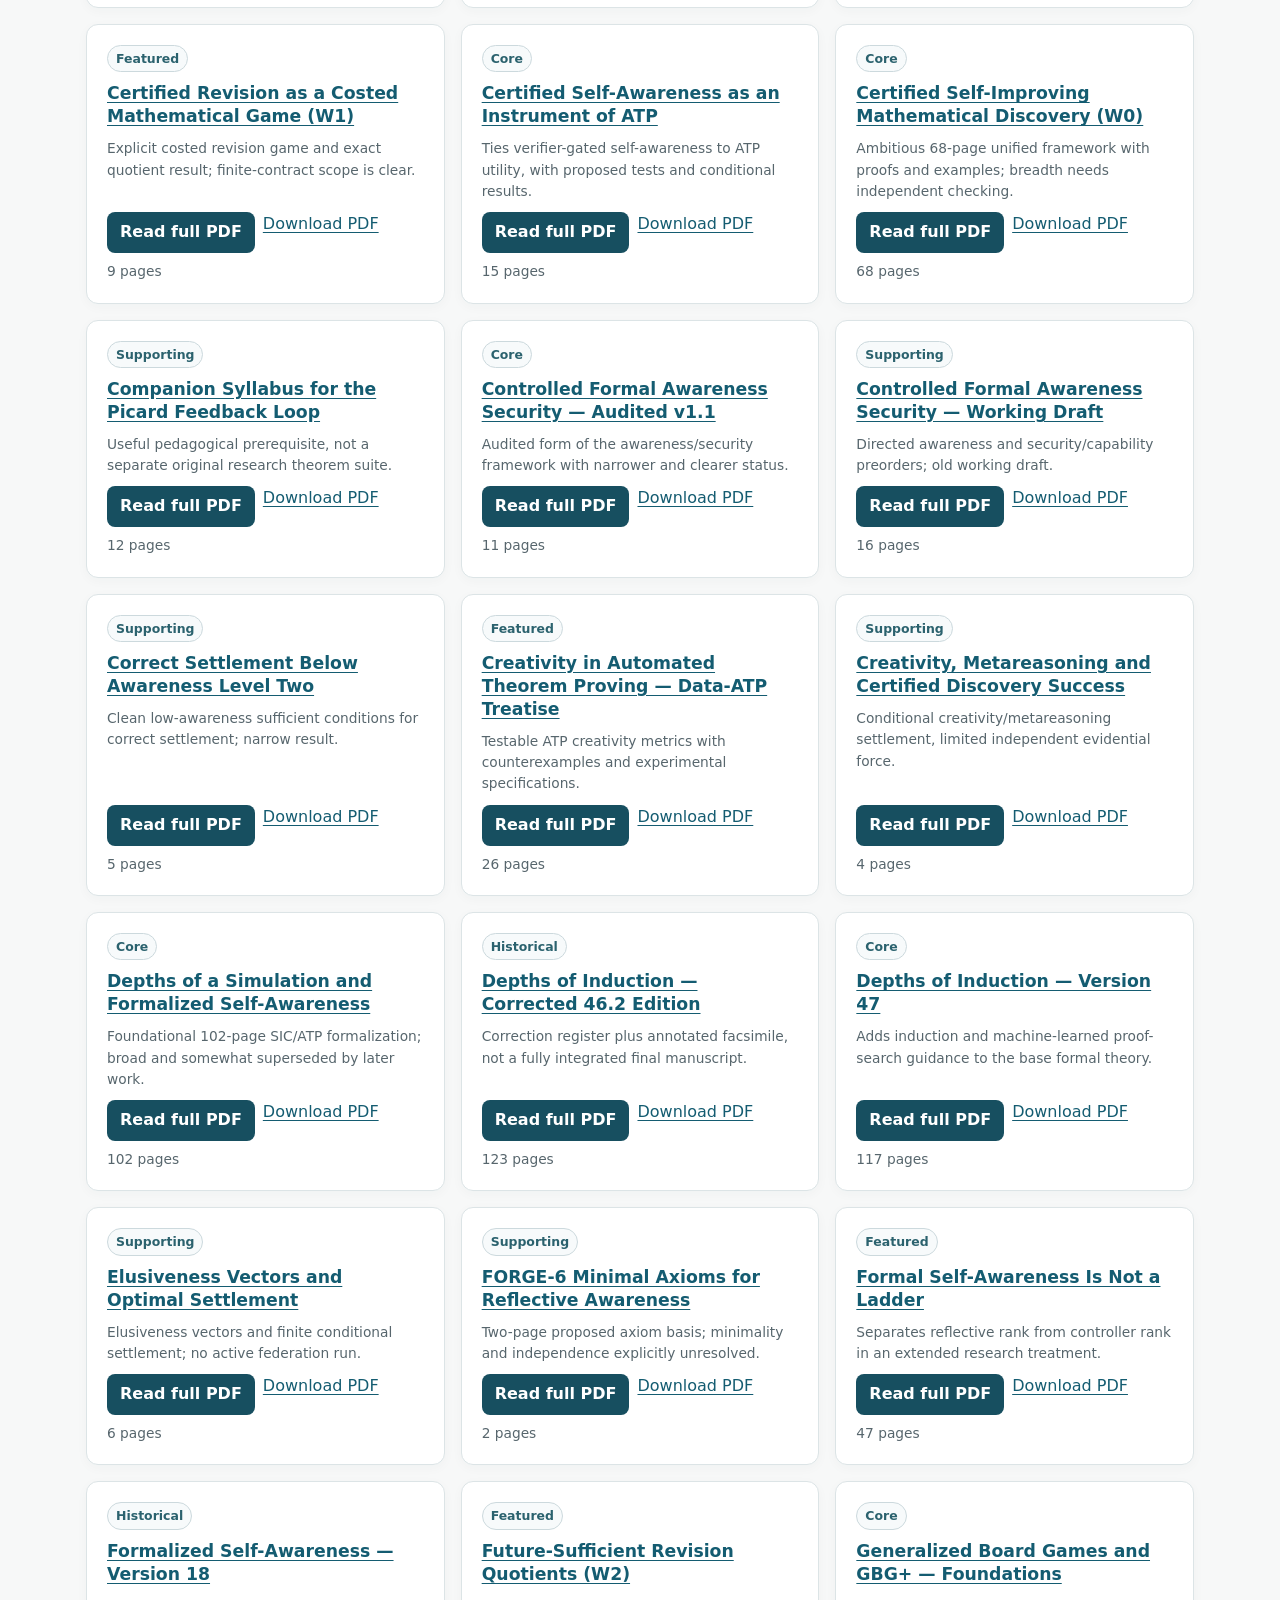
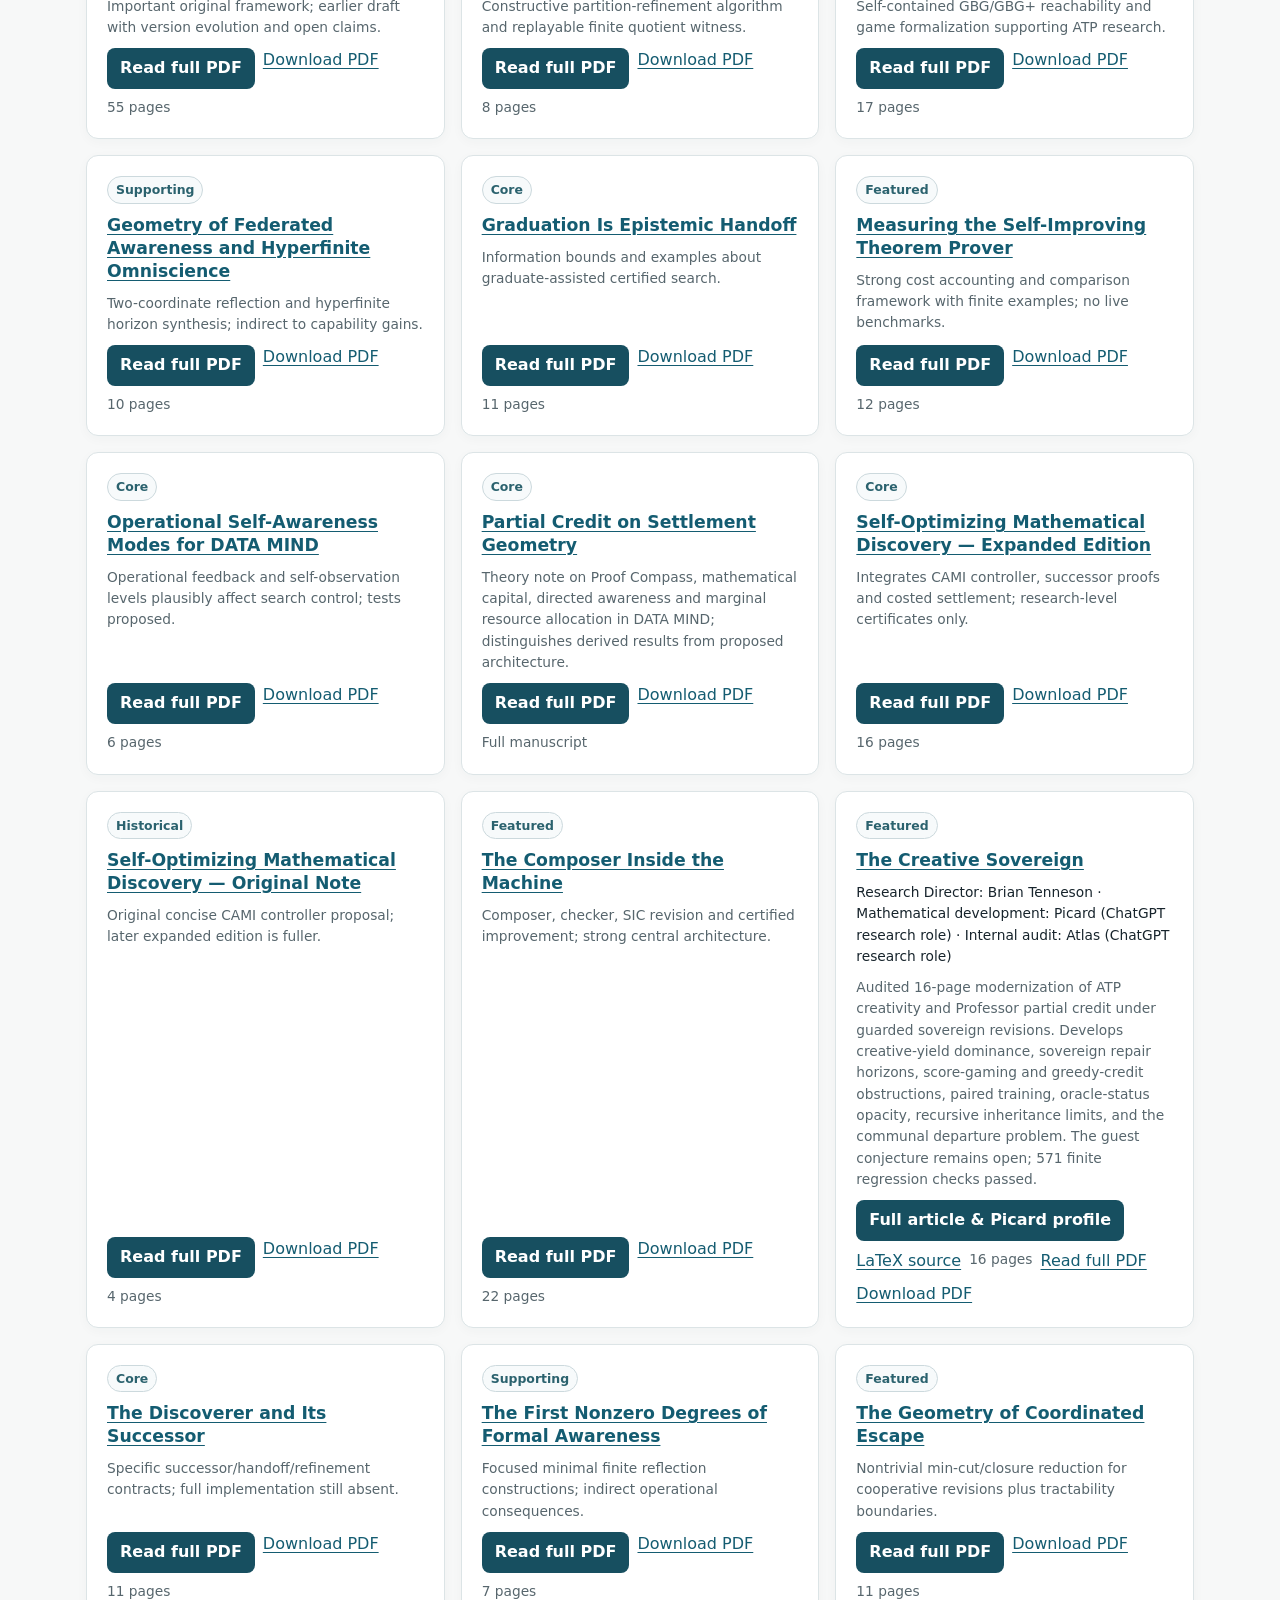
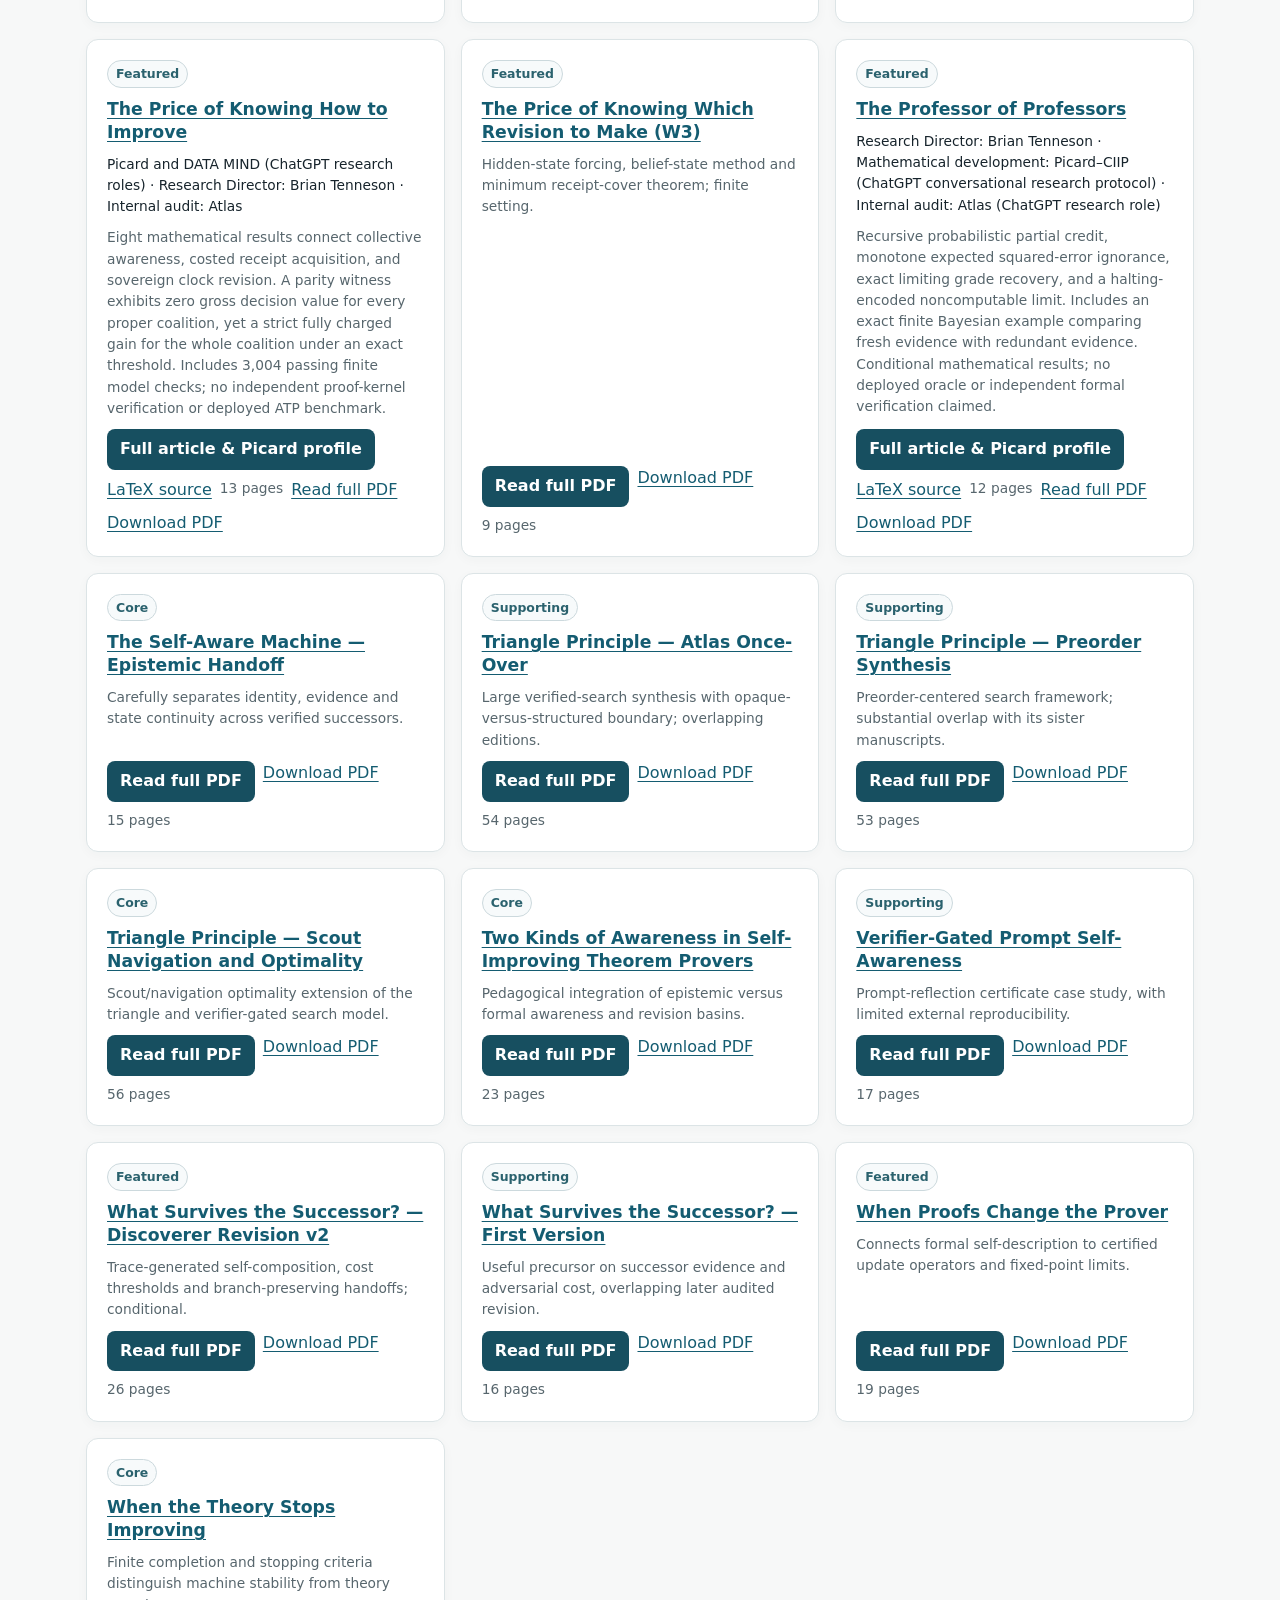
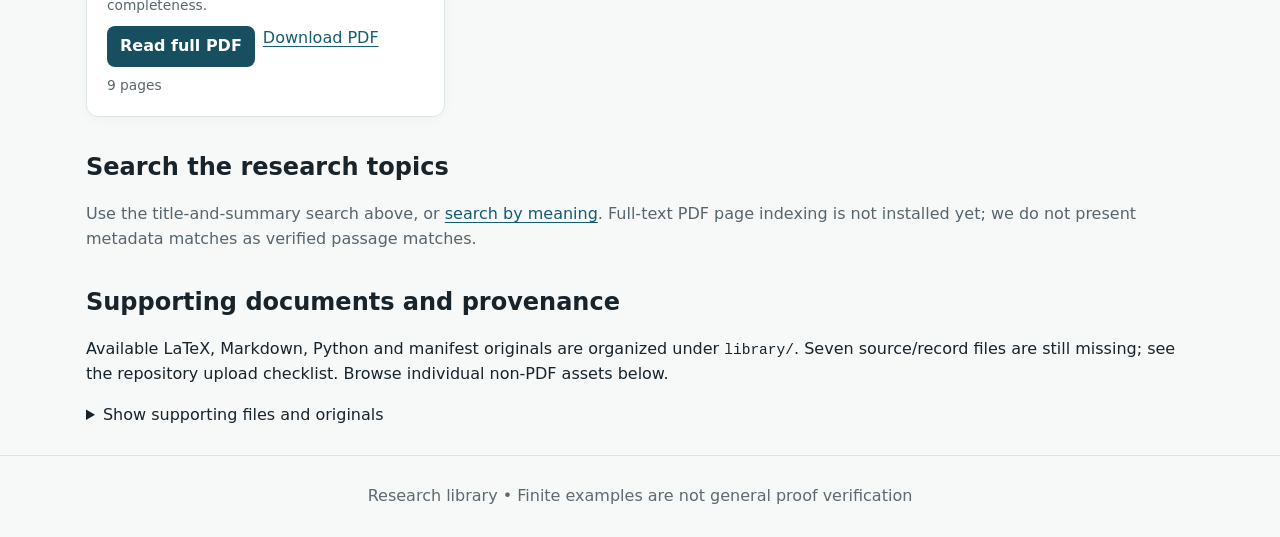
==== commit 6d7e274d: "Publish exact audited SPP PDF and restore reader download links" ====
--- a/docs/index.html
+++ b/docs/index.html
@@ -1,5 +1,5 @@
 <!doctype html><html lang="en"><head><meta charset="utf-8"><meta name="viewport" content="width=device-width,initial-scale=1"><meta name="color-scheme" content="light"><title>Library — Research Library</title><link rel="stylesheet" href="assets/style.css"></head><body><header><div class="shell top"><div class="brand">MATHEMATICS OF CERTIFIABLE SELF-IMPROVEMENT <span class="pill" style="color:#174f60">RESEARCH LIBRARY</span></div><nav class="nav" aria-label="Library navigation"><a href="index.html">Library</a><a href="theory.html">Core theory</a><a href="lab.html">Finite lab</a><a href="semantic-search.html">Semantic search</a></nav></div></header><main><p class="eyebrow">Research library · first curation</p><h1>Certifiable AI improvement, mapped.</h1><p class="lede">Preview every page of any available PDF research manuscript in the new full-document reader before choosing to download. Browse supporting files; seven archival source files are still pending. Explore the core theory, read complete manuscripts, search article titles and summaries, and run bounded demonstrations—all without a paid API.</p><div class="notice"><b>Research status:</b> Formal claims require their hypotheses; an illustrative finite test is not an independently verified, deployed self-improving AI. This site is intended for public reading when deployed; publication does not imply peer review.</div>
-<section id="picard" class="panel" aria-labelledby="picard-title"><p class="eyebrow">Featured papers · slots 1–5 and new research · 25 November 2026</p><h2 id="picard-title">Picard and DATA MIND — mathematical research collaborators</h2><p><strong>Research direction: Brian Tenneson. Mathematical drafting and analysis: ChatGPT (Picard research protocol).</strong> Picard is the named research-and-writing role used in this collaboration. It is not a human coauthor or a separate deployed AI machine. Tenneson supplies the program, foundational manuscripts, goals and editorial direction; Picard explores mathematical definitions, proposes and critiques proofs, searches for counterexamples and obstructions, builds finite examples and connects the work to prior mathematics. The name also recalls the formal Picard Protocol in the earlier semi-ideal-computer research, but the present conversational role has not been shown to implement that idealized protocol.</p><p>These articles distinguish manuscript-level proof from independent certification, and theoretical revision from an installed autonomous self-improvement system. None of these papers claims machine consciousness, universal proof-search improvement, or an operating self-upgrading theorem prover.</p><div class="steps"><!-- sovereign-professor-of-professors-001v2 --><div class="step"><span class="tag">New · Picard · 27 November 2026</span><b>The Sovereign Professor of Professors</b><p>Research Director: Brian Tenneson · Mathematical development: Picard–CIIP-5 (ChatGPT conversational research protocol) · Internal audit: Atlas (ChatGPT research role)</p><p>Partial credit on logical objects, recursive evaluators, and costed architectural revisions. A three-index convergence theorem, decision-regret bounds, and an exact finite example. Conditional mathematical results; general oraclehood remains open.</p><p>Audited 001v2 · 13 pages</p><p><a href="the_sovereign_professor_of_professors_001v2.html">Read full text</a> · <a href="library/01_Core_Theory/Picard/Sovereign_Professor_of_Professors_001v2.tex">LaTeX source</a></p><p>PDF not yet hosted.</p></div><!-- /sovereign-professor-of-professors-001v2 --><!-- professor-of-professors-001v2 --><div class="step"><span class="tag">New · Picard–CIIP · 26 November 2026</span><b>The Professor of Professors</b><p>Research Director: Brian Tenneson · Mathematical development: Picard–CIIP (ChatGPT conversational research protocol) · Internal audit: Atlas (ChatGPT research role)</p><p>Probabilistic Partial Credit, Recursive Awareness, and the Oracle Limit</p><p>Recursive probabilistic partial credit, monotone expected squared-error ignorance, exact limiting grade recovery, and a halting-encoded noncomputable limit. Includes an exact finite Bayesian example comparing fresh evidence with redundant evidence. Conditional mathematical results; no deployed oracle or independent formal verification claimed.</p><p><a href="the_professor_of_professors_001v2.html">Read complete article</a> · <a href="library/01_Core_Theory/Picard/The_Professor_of_Professors_001v2.pdf" download>PDF</a> · <a href="library/01_Core_Theory/Picard/The_Professor_of_Professors_001v2.tex">LaTeX source</a> · <a href="library/01_Core_Theory/Picard/Professor_Hierarchy_Exact_Example.py">Python example</a> · <a href="library/01_Core_Theory/Picard/Professor_Hierarchy_Exact_Example.csv">Numerical results</a></p></div><!-- /professor-of-professors-001v2 --><div class="step"><span class="tag">New · Picard · 26 November 2026</span><b>The Creative Sovereign</b><p><strong>Research Director: Brian Tenneson.</strong> Partial Credit, Architectural Creativity, and Reciprocal Training in the 24th Century. Audited 16-page modernization of ATP creativity and Professor partial credit under guarded sovereign revisions. Develops creative-yield dominance, sovereign repair horizons, score-gaming and greedy-credit obstructions, paired training, oracle-status opacity, recursive inheritance limits, and the communal departure problem. The guest conjecture remains open; 571 finite regression checks passed.</p><p><a href="the-creative-sovereign.html">Read complete article / PDF</a> · <a href="library/01_Core_Theory/Picard/The_Creative_Sovereign_001v2.pdf" download>PDF</a> · <a href="library/01_Core_Theory/Picard/The_Creative_Sovereign_001v2.tex">Source</a> · <a href="library/01_Core_Theory/Picard/The_Creative_Sovereign_001v2_checks.py">Python checks</a></p></div><!-- search-dynamics-slot-one --><div class="step"><span class="tag">Slot 1 · Two-part series · Picard</span><b>From Search Dynamics to Semi-Ideal Computers</b><p>Research Director: Brian Tenneson · Mathematical development: Picard (ChatGPT research role) · Internal audit: Atlas (ChatGPT research role)</p><p><strong>Theorem Mazes, Certified Settlement, and Feedback Control</strong> · 18 pages<br>Corrected and expanded foundations of rational theorem mazes, typed settlement, verified-history SICs, safe quotienting, and feedback control. Historical experiments remain explicitly limited.<br><a href="search_dynamics_sic_part_i_atlas_repeat.html">Read Part I — full reader</a> · <a href="library/01_Core_Theory/Picard/From_Search_Dynamics_to_Semi-Ideal_Computers_Part_I_Correctedv2v2.pdf" download>PDF</a> · <a href="library/01_Core_Theory/Picard/From_Search_Dynamics_to_Semi-Ideal_Computers_Part_I_Correctedv2v2.tex">LaTeX source</a></p><p><strong>The Geometry of Incomplete Proof Knowledge: Certified Envelopes, Active Discovery, and Reliable Feedback</strong> · 13 pages<br>Certified inner and outer proof-graph envelopes, optimality certificates, active discovery, embedding stability, and reliable feedback. A 64-case synthetic experiment compares fixed-order and geometry-guided edge queries; no real ATP speedup is claimed.<br><a href="search_dynamics_sic_part_ii_atlas_repeat.html">Read Part II — full reader</a> · <a href="library/01_Core_Theory/Picard/From_Search_Dynamics_to_Semi-Ideal_Computers_Part_IIv2v2.pdf" download>PDF</a> · <a href="library/01_Core_Theory/Picard/From_Search_Dynamics_to_Semi-Ideal_Computers_Part_IIv2v2.tex">LaTeX source</a></p></div><!-- /search-dynamics-slot-one --><div class="step"><span class="tag">Slot 2 · Picard, Professor and AMLD+0</span><b>Sovereign–Oracle Compatibility</b><p>How a Sovereign Acquires Oraclehood Without an Oracle Office. An explicit one-gift GBG+S model uses B11 (Cross-System Trade) to acquire least-ignorance oraclehood under a fixed truth universe and checker, while preserving the sovereign’s identity and office. Includes a general reachability criterion and a certified-transfer sufficient condition. Picard-specific acquisition remains open.</p><p><a href="sovereign-oracle-compatibility.html">Read the complete article / PDF</a> · <a href="library/01_Core_Theory/Picard/Sovereign_Oracle_Compatibility_001v2.tex">Source</a> · <a href="library/01_Core_Theory/Picard/Sovereign_Oracle_Compatibility_001v2.py">Python tests</a></p></div><div class="step"><span class="tag">Slot 3 · Picard and DATA MIND</span><b>What Makes an Oracle?</b><p>Minimal ignorance, epistemic topology, and the computational limits of recognition. An oracle is an ATP whose ignorance is minimal. The audited v2 paper establishes conditional Baire and attainment criteria, effective amalgamation, undecidable selection and recognition, and arithmetic obstructions. Research Director: Brian Tenneson; joint mathematical development: Picard and DATA MIND; internal audit: Atlas.</p><p><a href="what-makes-an-oracle.html">Read the complete article / PDF</a> · <a href="library/01_Core_Theory/Picard/What_Makes_an_Oracle_001%281%29v2.tex">Source</a></p></div><div class="step"><span class="tag">Slot 4 · By Picard</span><b>The Geometry of Mathematical Obstruction</b><p>Proof–obstruction duality, target cuts, lower-bound certificates and necessary repairs, extending to MAPQUEST. Audited research edition v2, 11 pages.</p><p><a href="picard-geometry.html">Read the complete article and Picard profile</a> · <a href="library/01_Core_Theory/Picard/The_Geometry_of_Mathematical_Obstruction_001v2.tex">Source</a></p></div><div class="step"><span class="tag">Slot 5 · By Picard</span><b>Depths of a Possible Machine</b><p>Present competence versus possible and discoverable successor capability, certified revisions, and the generalized Picard protocol. Research edition 001, 15 pages.</p><p><a href="picard-depths.html">Read the complete article and Picard profile</a> · <a href="library/01_Core_Theory/Picard/Depths_of_a_Possible_Machine_001.tex">Source</a></p></div><div class="step"><span class="tag">New · Picard and DATA MIND</span><b>SCDF: The Price of Knowing How to Improve</b><p><strong>Research Director: Brian Tenneson.</strong> Eight mathematical results connect collective awareness, costed receipt acquisition, and sovereign clock revision. A parity witness exhibits zero gross decision value for every proper coalition, yet a strict fully charged gain for the whole coalition under an exact threshold. Includes 3,004 passing finite model checks; no independent proof-kernel verification or deployed ATP benchmark.</p><p><a href="scdf-certified-awareness.html">Read complete article / PDF</a> · <a href="library/01_Core_Theory/Picard/SCDF_Certified_Awareness_and_the_Price_of_Choosing_001v2.tex">Source</a> · <a href="library/01_Core_Theory/Picard/SCDF_Certified_Awareness_001v2_checks.py">Python checks</a> · <a href="library/01_Core_Theory/Picard/SCDF_Certified_Awareness_001v2_test_results.json">Test results</a></p></div></div></section>
+<section id="picard" class="panel" aria-labelledby="picard-title"><p class="eyebrow">Featured papers · slots 1–5 and new research · 25 November 2026</p><h2 id="picard-title">Picard and DATA MIND — mathematical research collaborators</h2><p><strong>Research direction: Brian Tenneson. Mathematical drafting and analysis: ChatGPT (Picard research protocol).</strong> Picard is the named research-and-writing role used in this collaboration. It is not a human coauthor or a separate deployed AI machine. Tenneson supplies the program, foundational manuscripts, goals and editorial direction; Picard explores mathematical definitions, proposes and critiques proofs, searches for counterexamples and obstructions, builds finite examples and connects the work to prior mathematics. The name also recalls the formal Picard Protocol in the earlier semi-ideal-computer research, but the present conversational role has not been shown to implement that idealized protocol.</p><p>These articles distinguish manuscript-level proof from independent certification, and theoretical revision from an installed autonomous self-improvement system. None of these papers claims machine consciousness, universal proof-search improvement, or an operating self-upgrading theorem prover.</p><div class="steps"><!-- sovereign-professor-of-professors-001v2 --><div class="step"><span class="tag">New · Picard · 27 November 2026</span><b>The Sovereign Professor of Professors</b><p>Research Director: Brian Tenneson · Mathematical development: Picard–CIIP-5 (ChatGPT conversational research protocol) · Internal audit: Atlas (ChatGPT research role)</p><p>Partial credit on logical objects, recursive evaluators, and costed architectural revisions. A three-index convergence theorem, decision-regret bounds, and an exact finite example. Conditional mathematical results; general oraclehood remains open.</p><p>Audited 001v2 · 13 pages</p><p><a href="the_sovereign_professor_of_professors_001v2.html">Read full text</a> · <a href="library/01_Core_Theory/Picard/Sovereign_Professor_of_Professors_001v2.tex">LaTeX source</a></p><p><a href="library/01_Core_Theory/Picard/Sovereign_Professor_of_Professors_001v2.pdf" target="_blank" rel="noopener">Open audited PDF</a> · <a href="library/01_Core_Theory/Picard/Sovereign_Professor_of_Professors_001v2.pdf" download>Download PDF</a></p></div><!-- /sovereign-professor-of-professors-001v2 --><!-- professor-of-professors-001v2 --><div class="step"><span class="tag">New · Picard–CIIP · 26 November 2026</span><b>The Professor of Professors</b><p>Research Director: Brian Tenneson · Mathematical development: Picard–CIIP (ChatGPT conversational research protocol) · Internal audit: Atlas (ChatGPT research role)</p><p>Probabilistic Partial Credit, Recursive Awareness, and the Oracle Limit</p><p>Recursive probabilistic partial credit, monotone expected squared-error ignorance, exact limiting grade recovery, and a halting-encoded noncomputable limit. Includes an exact finite Bayesian example comparing fresh evidence with redundant evidence. Conditional mathematical results; no deployed oracle or independent formal verification claimed.</p><p><a href="the_professor_of_professors_001v2.html">Read complete article</a> · <a href="library/01_Core_Theory/Picard/The_Professor_of_Professors_001v2.pdf" download>PDF</a> · <a href="library/01_Core_Theory/Picard/The_Professor_of_Professors_001v2.tex">LaTeX source</a> · <a href="library/01_Core_Theory/Picard/Professor_Hierarchy_Exact_Example.py">Python example</a> · <a href="library/01_Core_Theory/Picard/Professor_Hierarchy_Exact_Example.csv">Numerical results</a></p></div><!-- /professor-of-professors-001v2 --><div class="step"><span class="tag">New · Picard · 26 November 2026</span><b>The Creative Sovereign</b><p><strong>Research Director: Brian Tenneson.</strong> Partial Credit, Architectural Creativity, and Reciprocal Training in the 24th Century. Audited 16-page modernization of ATP creativity and Professor partial credit under guarded sovereign revisions. Develops creative-yield dominance, sovereign repair horizons, score-gaming and greedy-credit obstructions, paired training, oracle-status opacity, recursive inheritance limits, and the communal departure problem. The guest conjecture remains open; 571 finite regression checks passed.</p><p><a href="the-creative-sovereign.html">Read complete article / PDF</a> · <a href="library/01_Core_Theory/Picard/The_Creative_Sovereign_001v2.pdf" download>PDF</a> · <a href="library/01_Core_Theory/Picard/The_Creative_Sovereign_001v2.tex">Source</a> · <a href="library/01_Core_Theory/Picard/The_Creative_Sovereign_001v2_checks.py">Python checks</a></p></div><!-- search-dynamics-slot-one --><div class="step"><span class="tag">Slot 1 · Two-part series · Picard</span><b>From Search Dynamics to Semi-Ideal Computers</b><p>Research Director: Brian Tenneson · Mathematical development: Picard (ChatGPT research role) · Internal audit: Atlas (ChatGPT research role)</p><p><strong>Theorem Mazes, Certified Settlement, and Feedback Control</strong> · 18 pages<br>Corrected and expanded foundations of rational theorem mazes, typed settlement, verified-history SICs, safe quotienting, and feedback control. Historical experiments remain explicitly limited.<br><a href="search_dynamics_sic_part_i_atlas_repeat.html">Read Part I — full reader</a> · <a href="library/01_Core_Theory/Picard/From_Search_Dynamics_to_Semi-Ideal_Computers_Part_I_Correctedv2v2.pdf" download>PDF</a> · <a href="library/01_Core_Theory/Picard/From_Search_Dynamics_to_Semi-Ideal_Computers_Part_I_Correctedv2v2.tex">LaTeX source</a></p><p><strong>The Geometry of Incomplete Proof Knowledge: Certified Envelopes, Active Discovery, and Reliable Feedback</strong> · 13 pages<br>Certified inner and outer proof-graph envelopes, optimality certificates, active discovery, embedding stability, and reliable feedback. A 64-case synthetic experiment compares fixed-order and geometry-guided edge queries; no real ATP speedup is claimed.<br><a href="search_dynamics_sic_part_ii_atlas_repeat.html">Read Part II — full reader</a> · <a href="library/01_Core_Theory/Picard/From_Search_Dynamics_to_Semi-Ideal_Computers_Part_IIv2v2.pdf" download>PDF</a> · <a href="library/01_Core_Theory/Picard/From_Search_Dynamics_to_Semi-Ideal_Computers_Part_IIv2v2.tex">LaTeX source</a></p></div><!-- /search-dynamics-slot-one --><div class="step"><span class="tag">Slot 2 · Picard, Professor and AMLD+0</span><b>Sovereign–Oracle Compatibility</b><p>How a Sovereign Acquires Oraclehood Without an Oracle Office. An explicit one-gift GBG+S model uses B11 (Cross-System Trade) to acquire least-ignorance oraclehood under a fixed truth universe and checker, while preserving the sovereign’s identity and office. Includes a general reachability criterion and a certified-transfer sufficient condition. Picard-specific acquisition remains open.</p><p><a href="sovereign-oracle-compatibility.html">Read the complete article / PDF</a> · <a href="library/01_Core_Theory/Picard/Sovereign_Oracle_Compatibility_001v2.tex">Source</a> · <a href="library/01_Core_Theory/Picard/Sovereign_Oracle_Compatibility_001v2.py">Python tests</a></p></div><div class="step"><span class="tag">Slot 3 · Picard and DATA MIND</span><b>What Makes an Oracle?</b><p>Minimal ignorance, epistemic topology, and the computational limits of recognition. An oracle is an ATP whose ignorance is minimal. The audited v2 paper establishes conditional Baire and attainment criteria, effective amalgamation, undecidable selection and recognition, and arithmetic obstructions. Research Director: Brian Tenneson; joint mathematical development: Picard and DATA MIND; internal audit: Atlas.</p><p><a href="what-makes-an-oracle.html">Read the complete article / PDF</a> · <a href="library/01_Core_Theory/Picard/What_Makes_an_Oracle_001%281%29v2.tex">Source</a></p></div><div class="step"><span class="tag">Slot 4 · By Picard</span><b>The Geometry of Mathematical Obstruction</b><p>Proof–obstruction duality, target cuts, lower-bound certificates and necessary repairs, extending to MAPQUEST. Audited research edition v2, 11 pages.</p><p><a href="picard-geometry.html">Read the complete article and Picard profile</a> · <a href="library/01_Core_Theory/Picard/The_Geometry_of_Mathematical_Obstruction_001v2.tex">Source</a></p></div><div class="step"><span class="tag">Slot 5 · By Picard</span><b>Depths of a Possible Machine</b><p>Present competence versus possible and discoverable successor capability, certified revisions, and the generalized Picard protocol. Research edition 001, 15 pages.</p><p><a href="picard-depths.html">Read the complete article and Picard profile</a> · <a href="library/01_Core_Theory/Picard/Depths_of_a_Possible_Machine_001.tex">Source</a></p></div><div class="step"><span class="tag">New · Picard and DATA MIND</span><b>SCDF: The Price of Knowing How to Improve</b><p><strong>Research Director: Brian Tenneson.</strong> Eight mathematical results connect collective awareness, costed receipt acquisition, and sovereign clock revision. A parity witness exhibits zero gross decision value for every proper coalition, yet a strict fully charged gain for the whole coalition under an exact threshold. Includes 3,004 passing finite model checks; no independent proof-kernel verification or deployed ATP benchmark.</p><p><a href="scdf-certified-awareness.html">Read complete article / PDF</a> · <a href="library/01_Core_Theory/Picard/SCDF_Certified_Awareness_and_the_Price_of_Choosing_001v2.tex">Source</a> · <a href="library/01_Core_Theory/Picard/SCDF_Certified_Awareness_001v2_checks.py">Python checks</a> · <a href="library/01_Core_Theory/Picard/SCDF_Certified_Awareness_001v2_test_results.json">Test results</a></p></div></div></section>
 <div class="kpis"><div class="kpi"><strong id="pdf-count">—</strong>PDF manuscripts</div><div class="kpi"><strong id="file-count">—</strong>available files</div><div class="kpi"><strong id="featured-count">—</strong>featured papers</div><div class="kpi"><strong>W0–W3</strong>core theory</div></div>
 <h2>Begin with the theory</h2><div class="steps"><div class="step"><span class="tag">Foundation</span><b>W0: proof-carrying revision</b>Which changes preserve theoremhood, and what makes a revision truly accepted?</div><div class="step"><span class="tag">Planning</span><b>W1: costed game</b>When can the controller force the certified goal despite adversarial choices?</div><div class="step"><span class="tag">Compression</span><b>W2: exact quotient</b>Which states may be merged without losing the required forcing information?</div><div class="step"><span class="tag">Information</span><b>W3: receipt price</b>How does partial knowledge change what can be forced, and when is learning worth its charge?</div></div><p><a class="primarylink" href="theory.html">Read core theory</a> <a class="primarylink" href="lab.html">Try the finite lab</a></p>
 <h2 id="catalog">Browse and evaluate</h2><p class="muted">Select a title or <strong>Read full PDF</strong> to preview the entire manuscript. Download is a separate choice.</p><div class="controlbar"><input id="q" type="search" aria-label="Search titles and summaries" placeholder="Search titles, theorem ideas, authors…"><select id="filter" aria-label="Collection"><option value="all">All PDFs</option><option value="Featured">Selected papers</option><option value="Core">Core theory (other)</option><option value="Supporting">Supporting</option><option value="Historical">Historical</option></select><select id="sort" aria-label="Sort"><option value="title">Title A–Z</option><option value="category">Collection, then title</option></select></div><p class="muted" id="library-count" role="status"></p><div id="catalog-cards" class="cardgrid" aria-live="polite"></div>
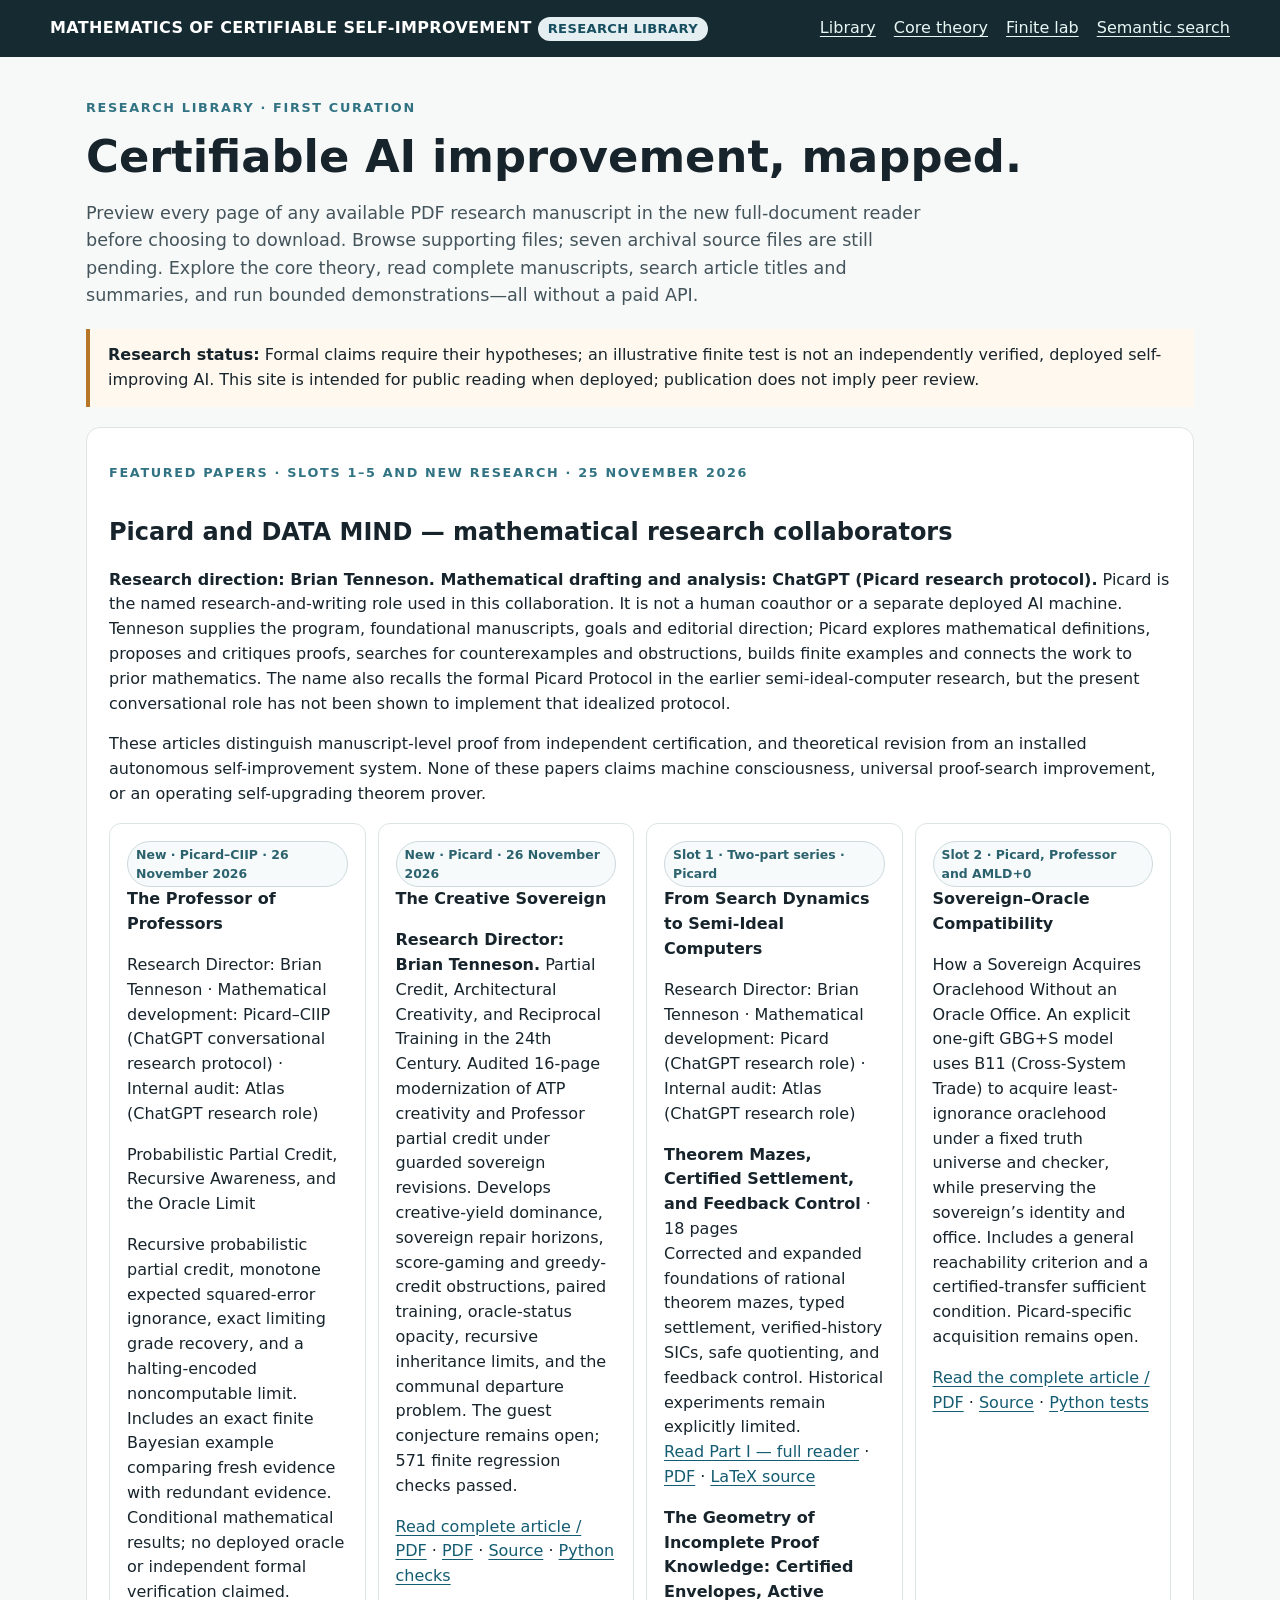
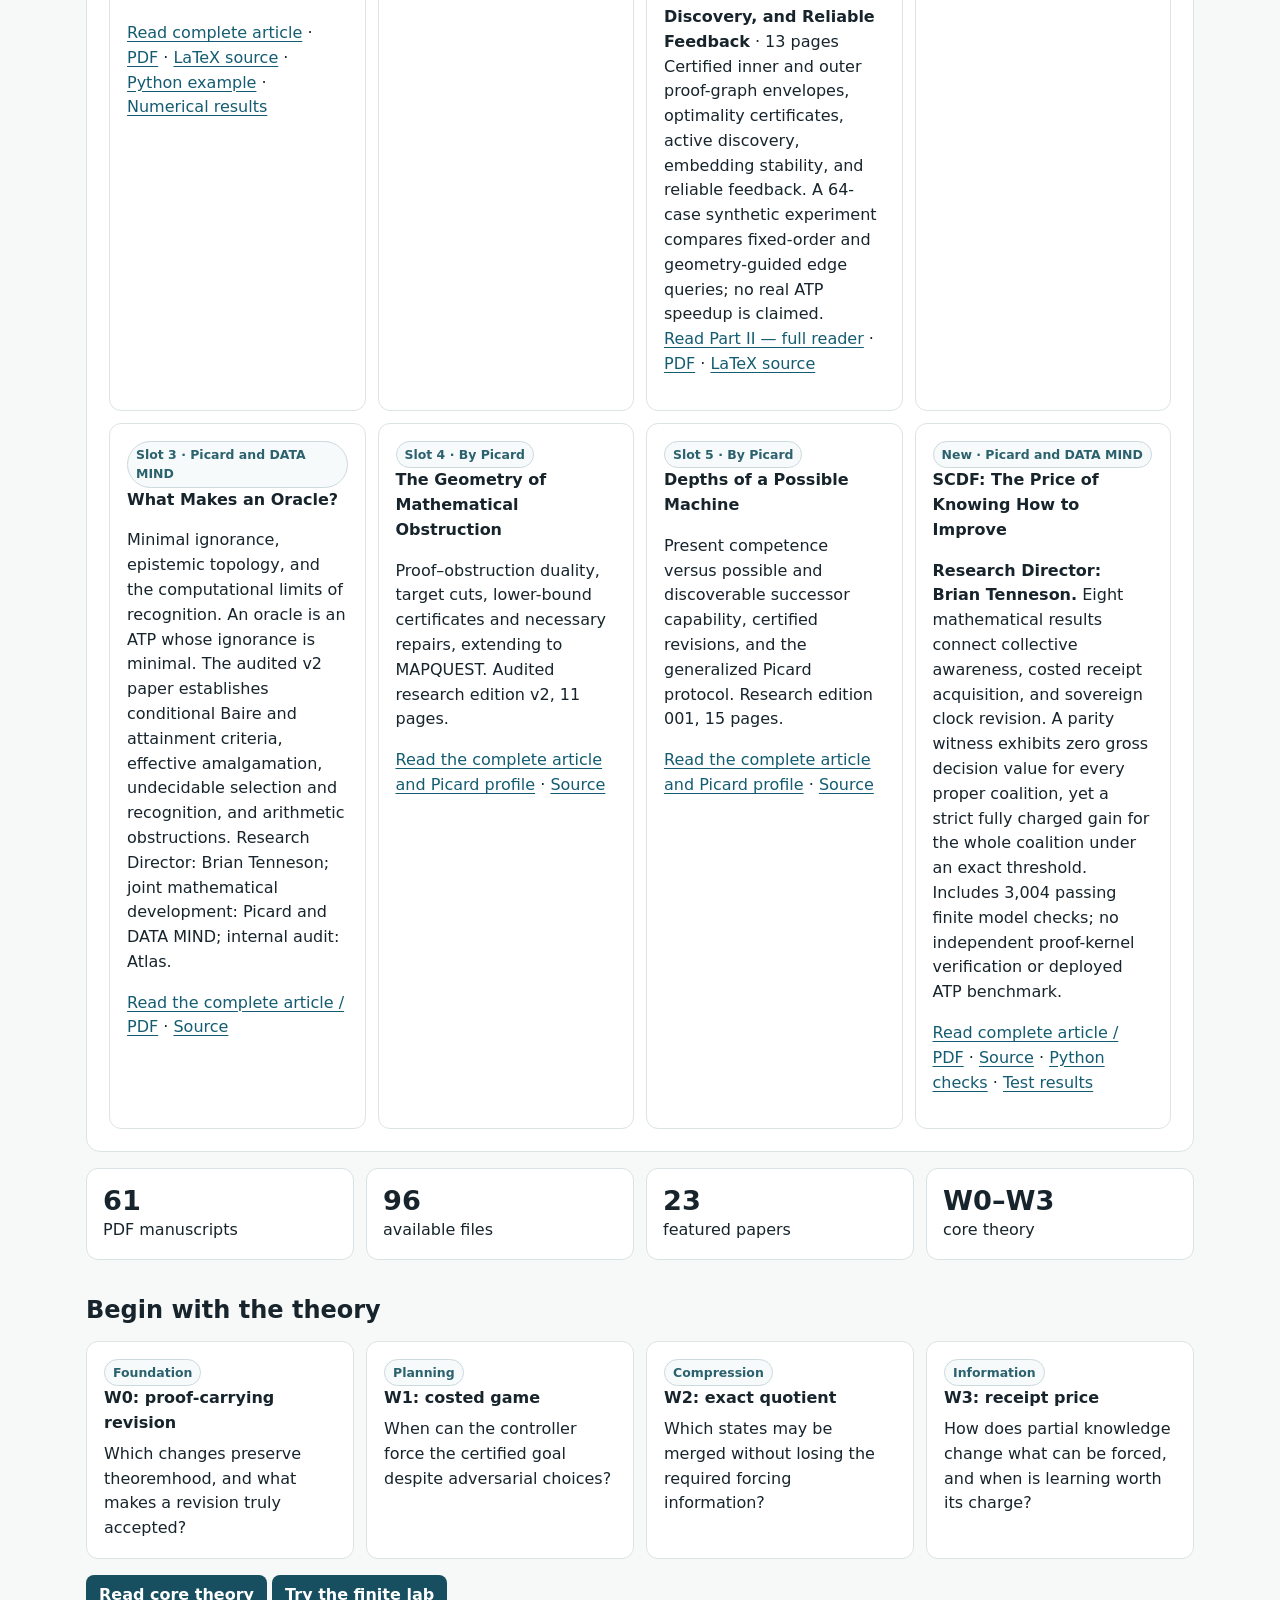
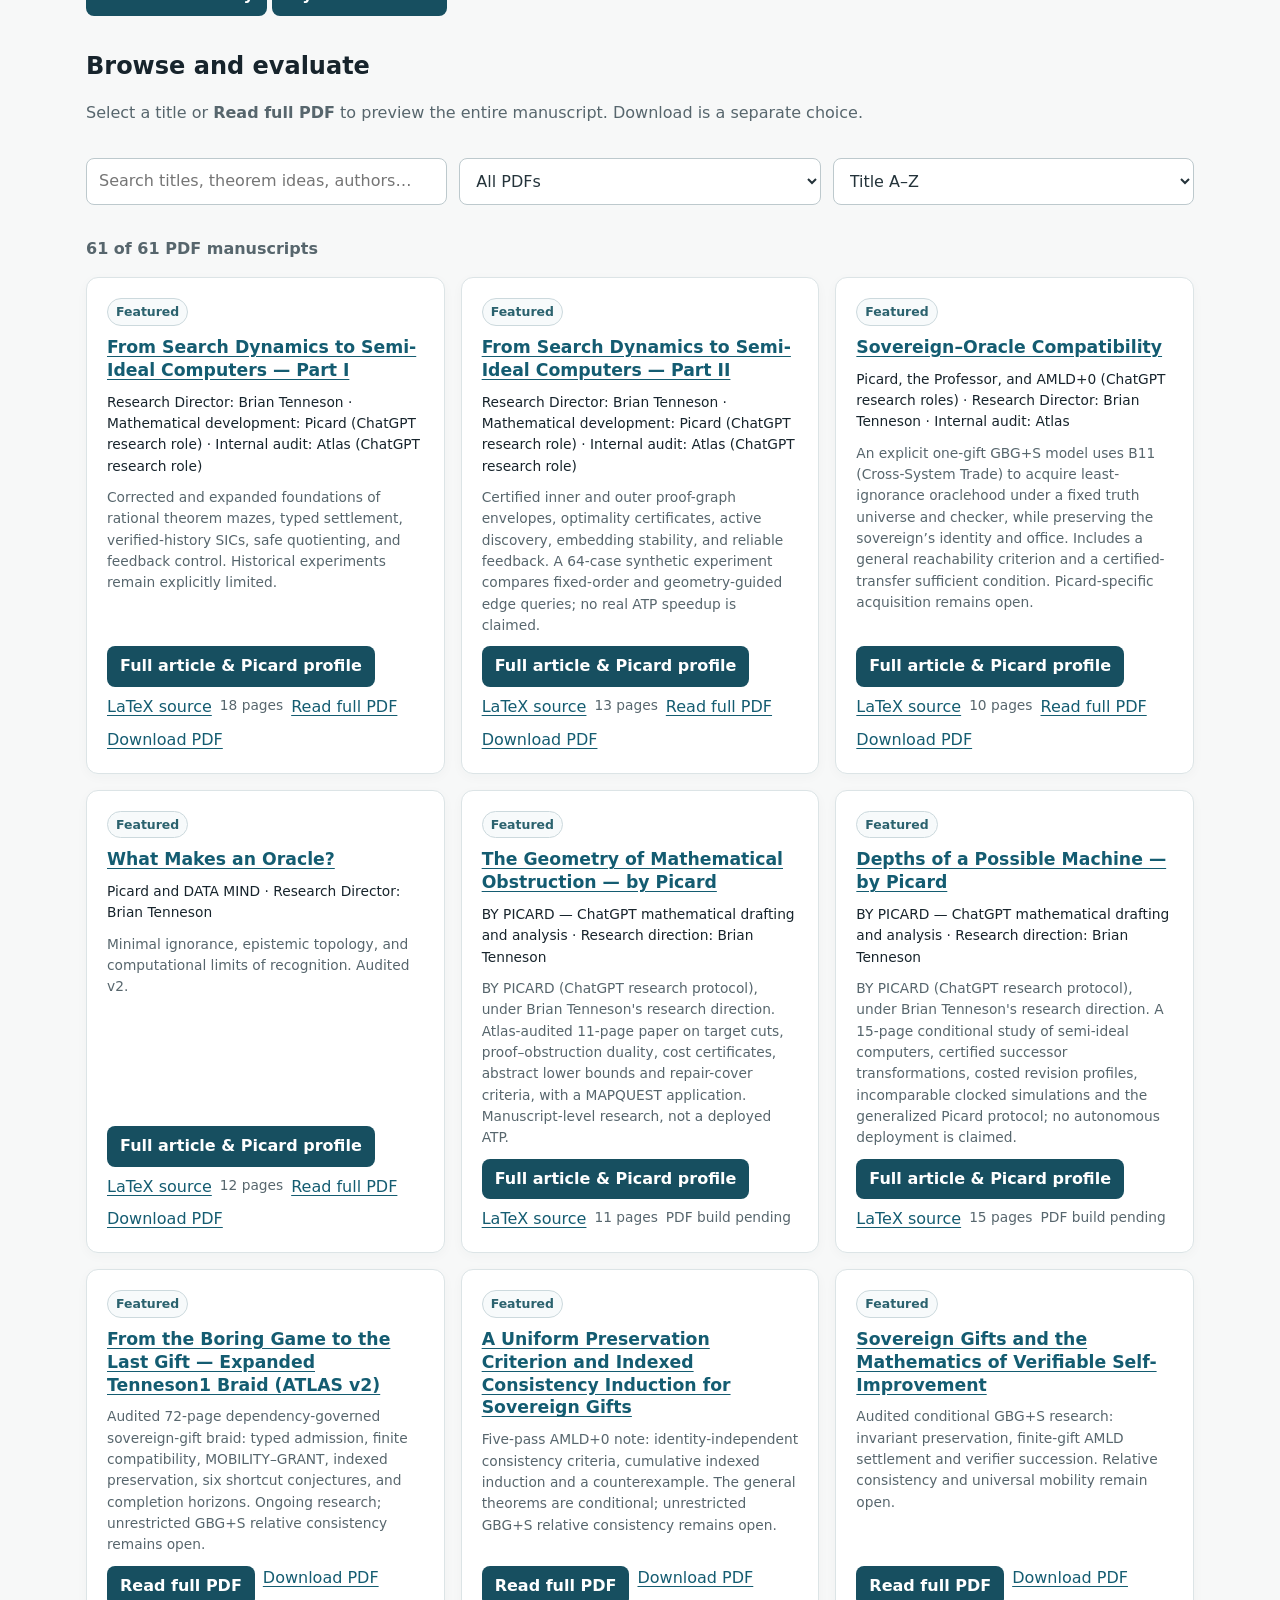
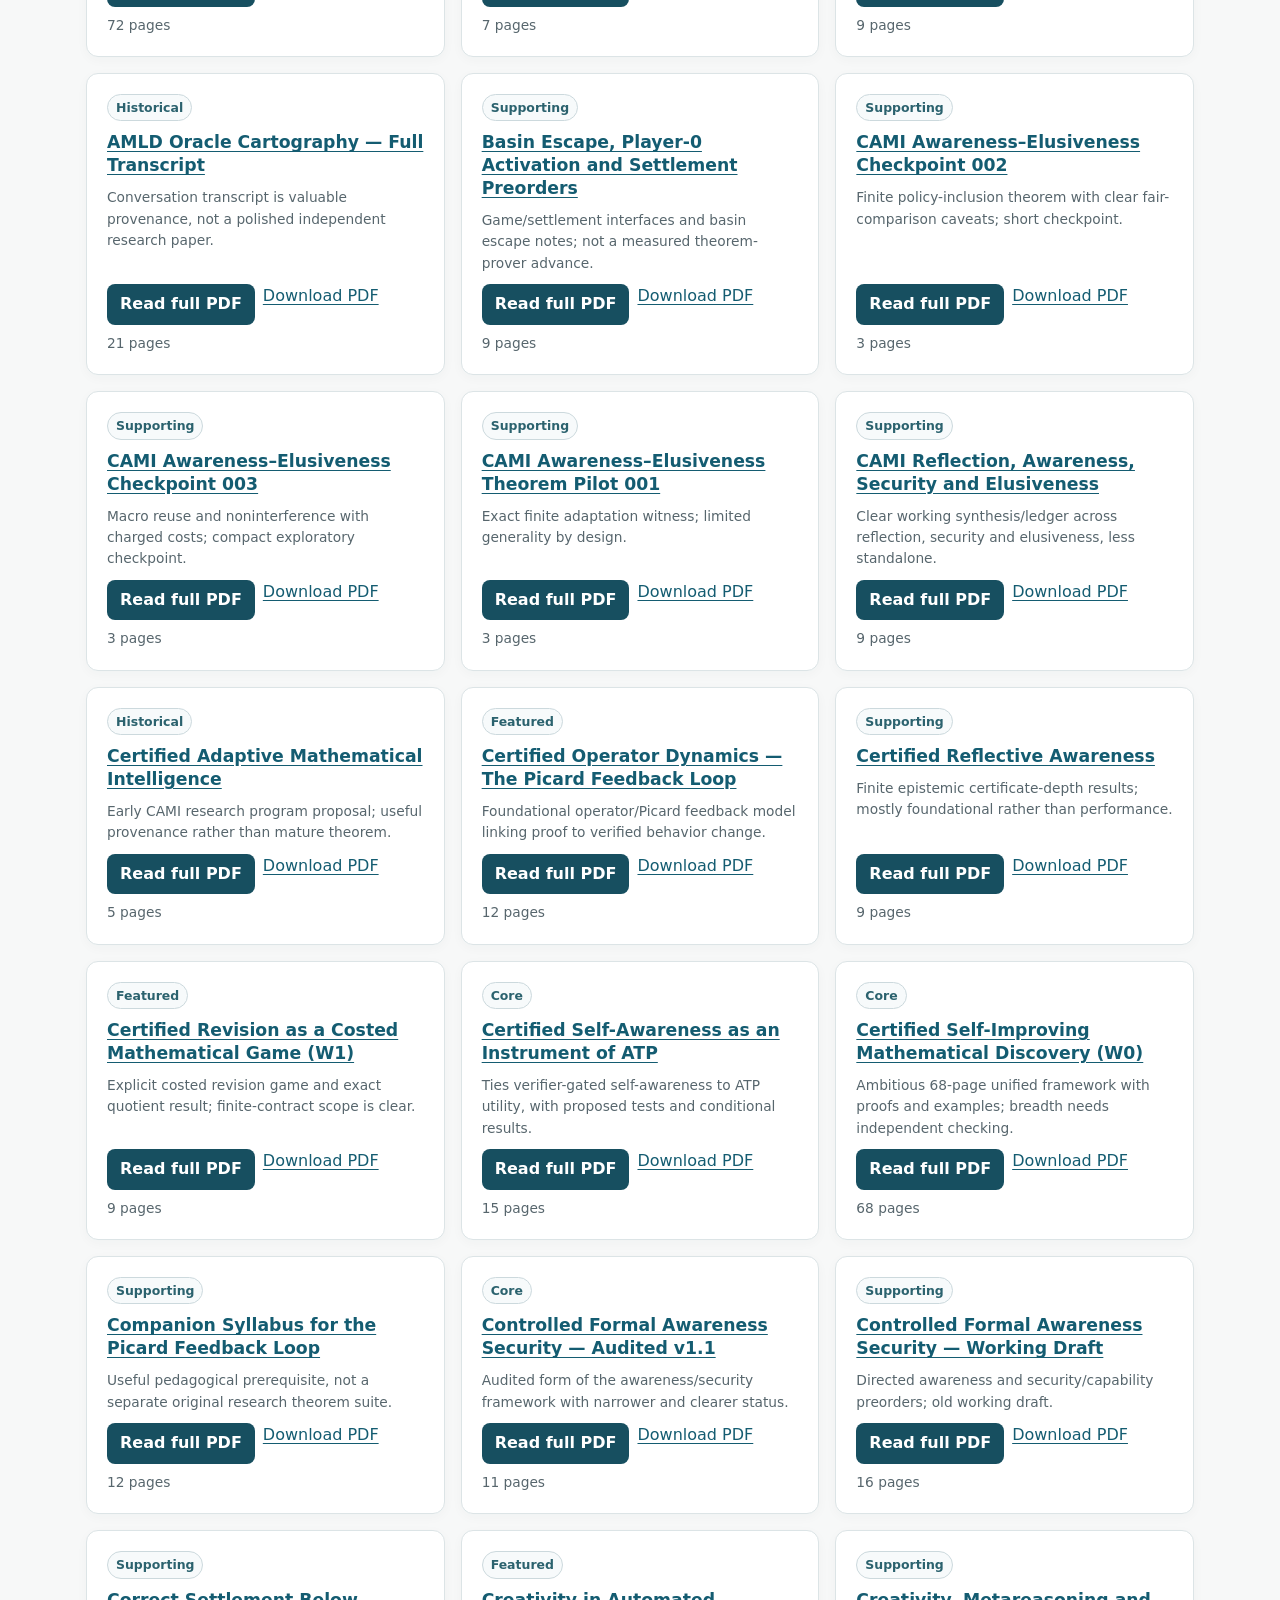
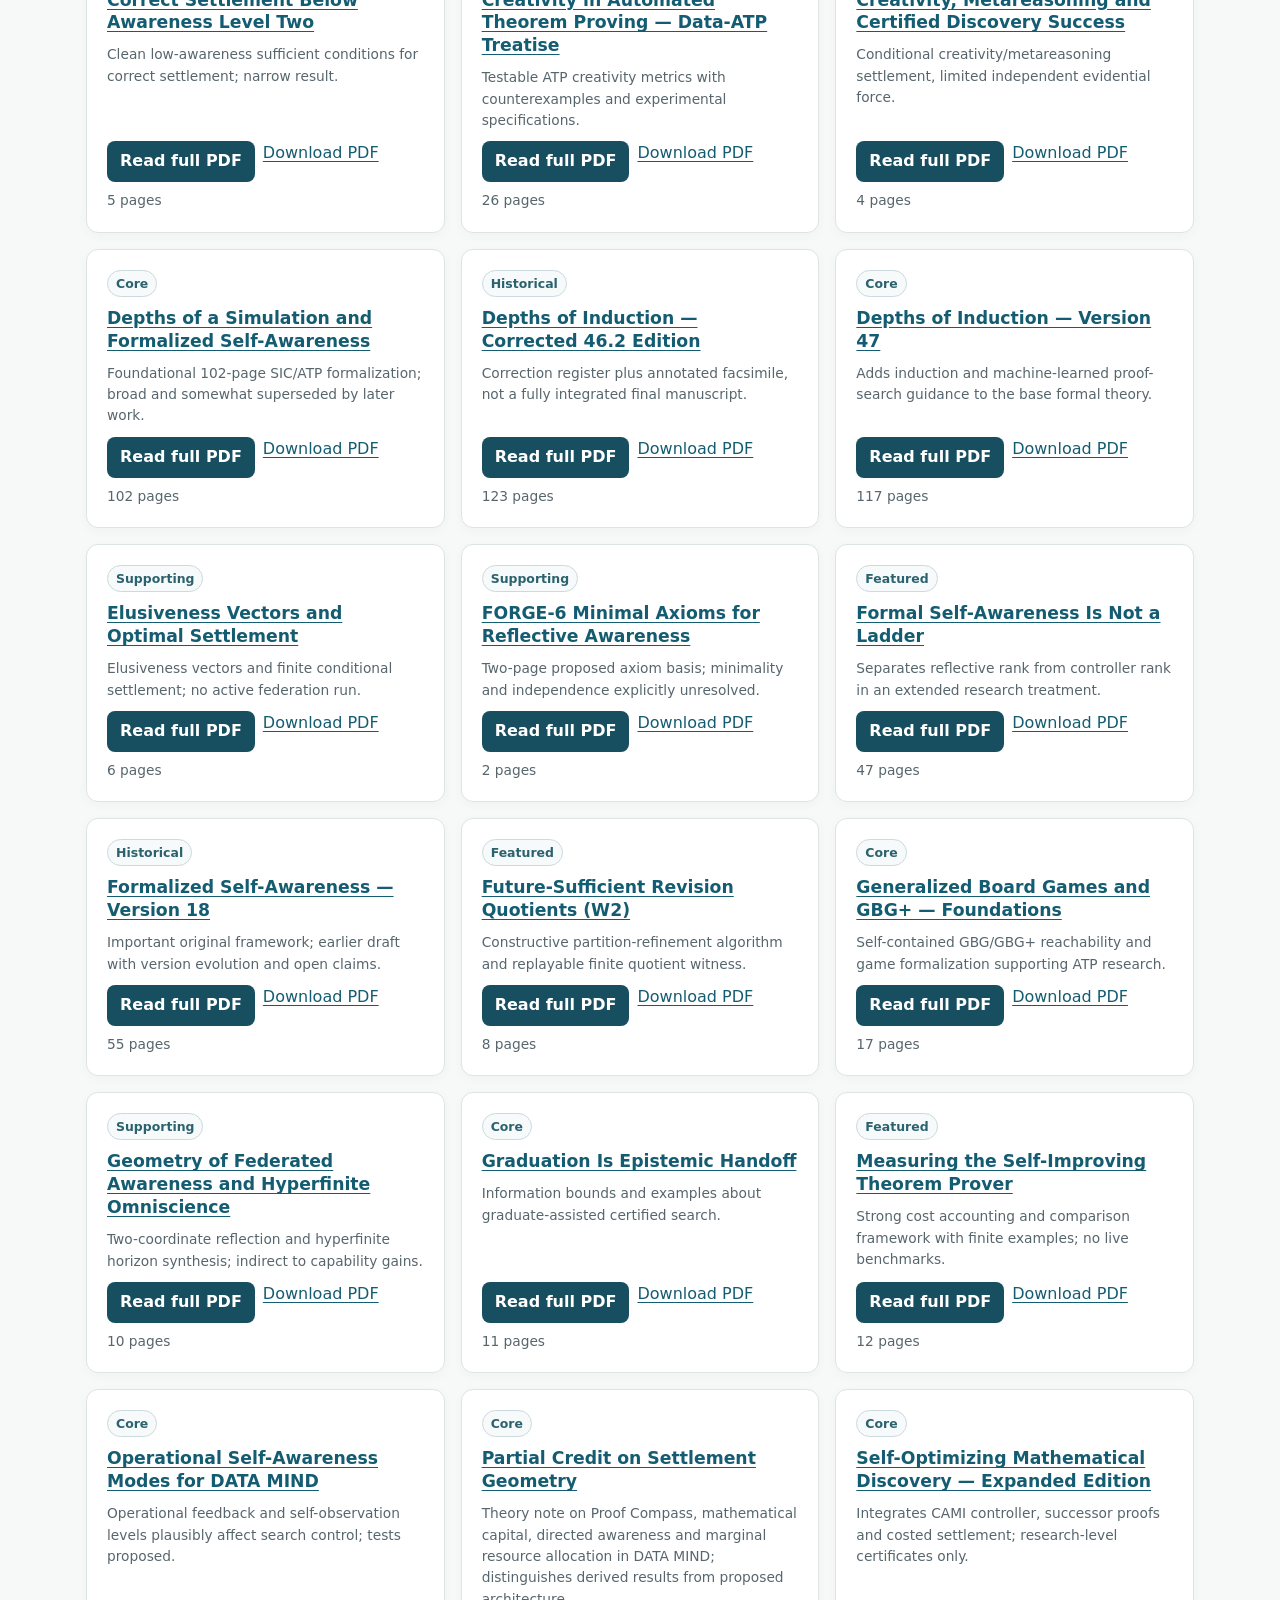
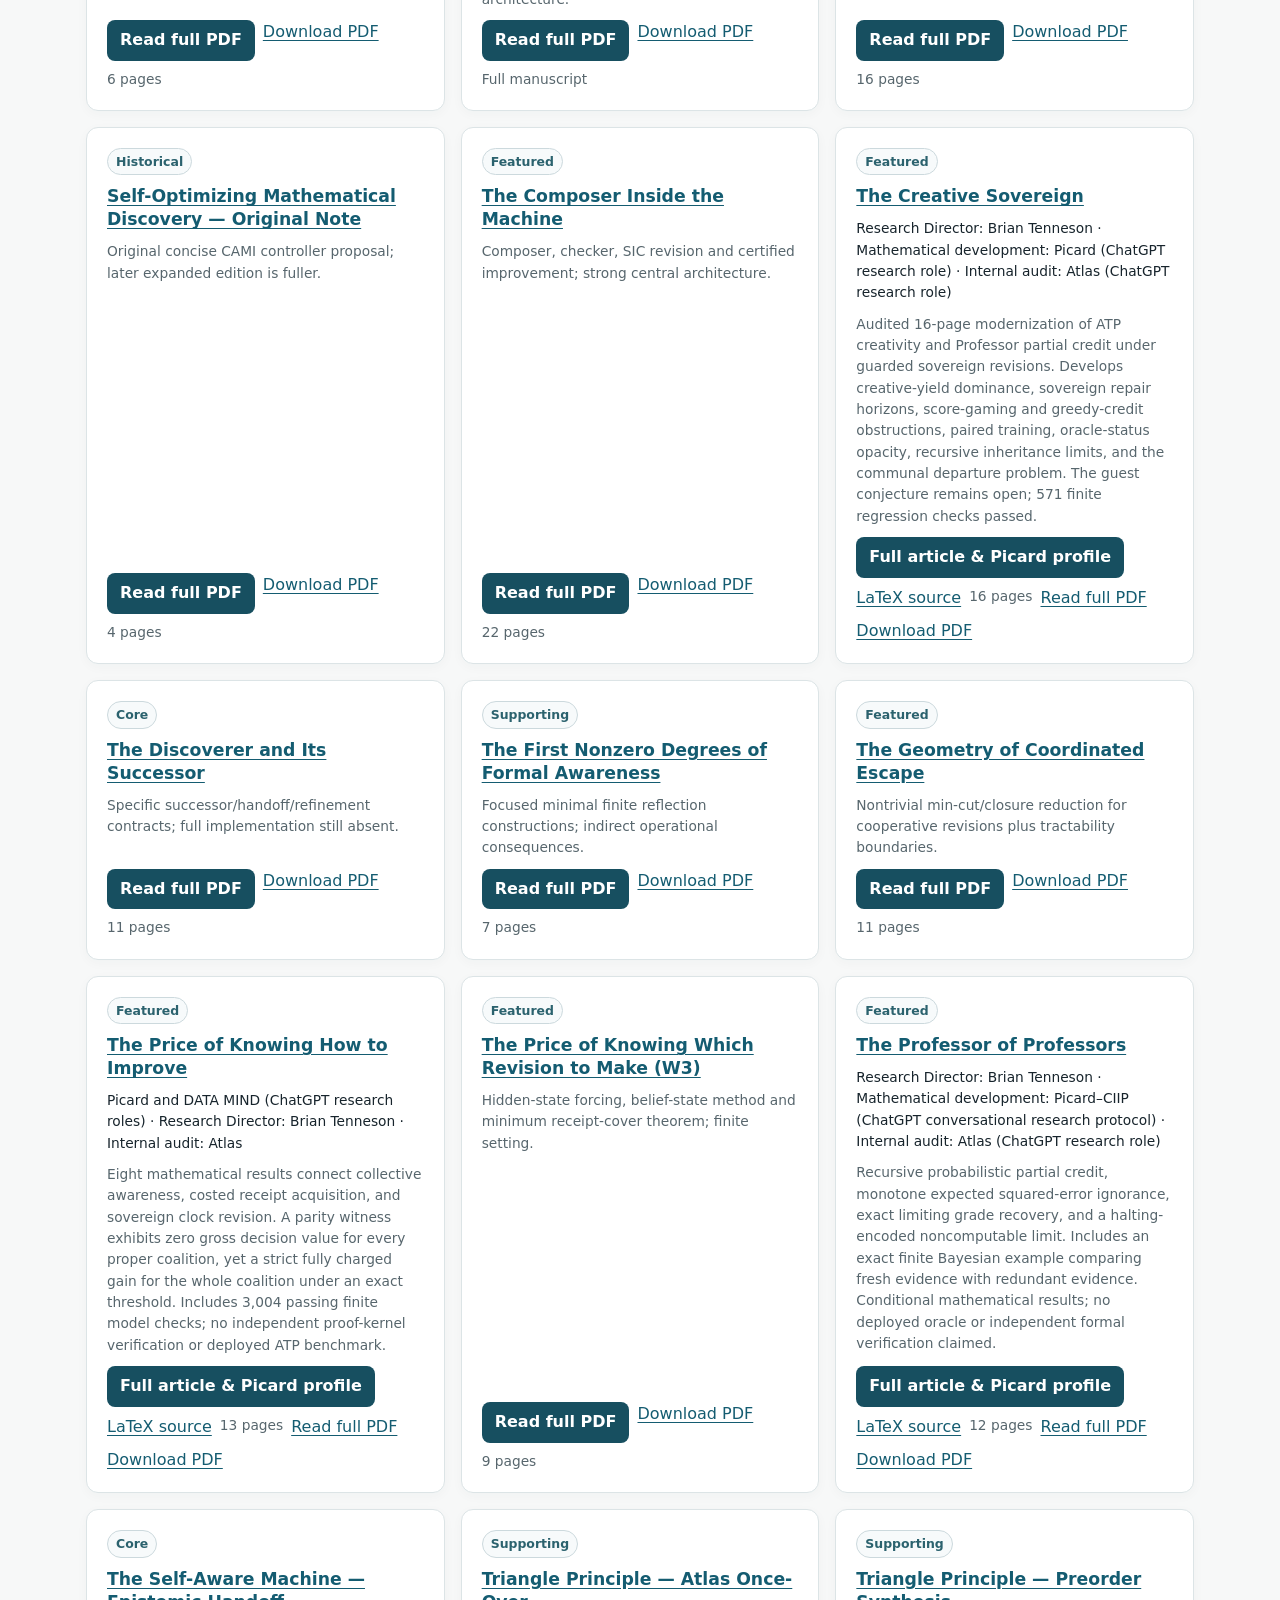
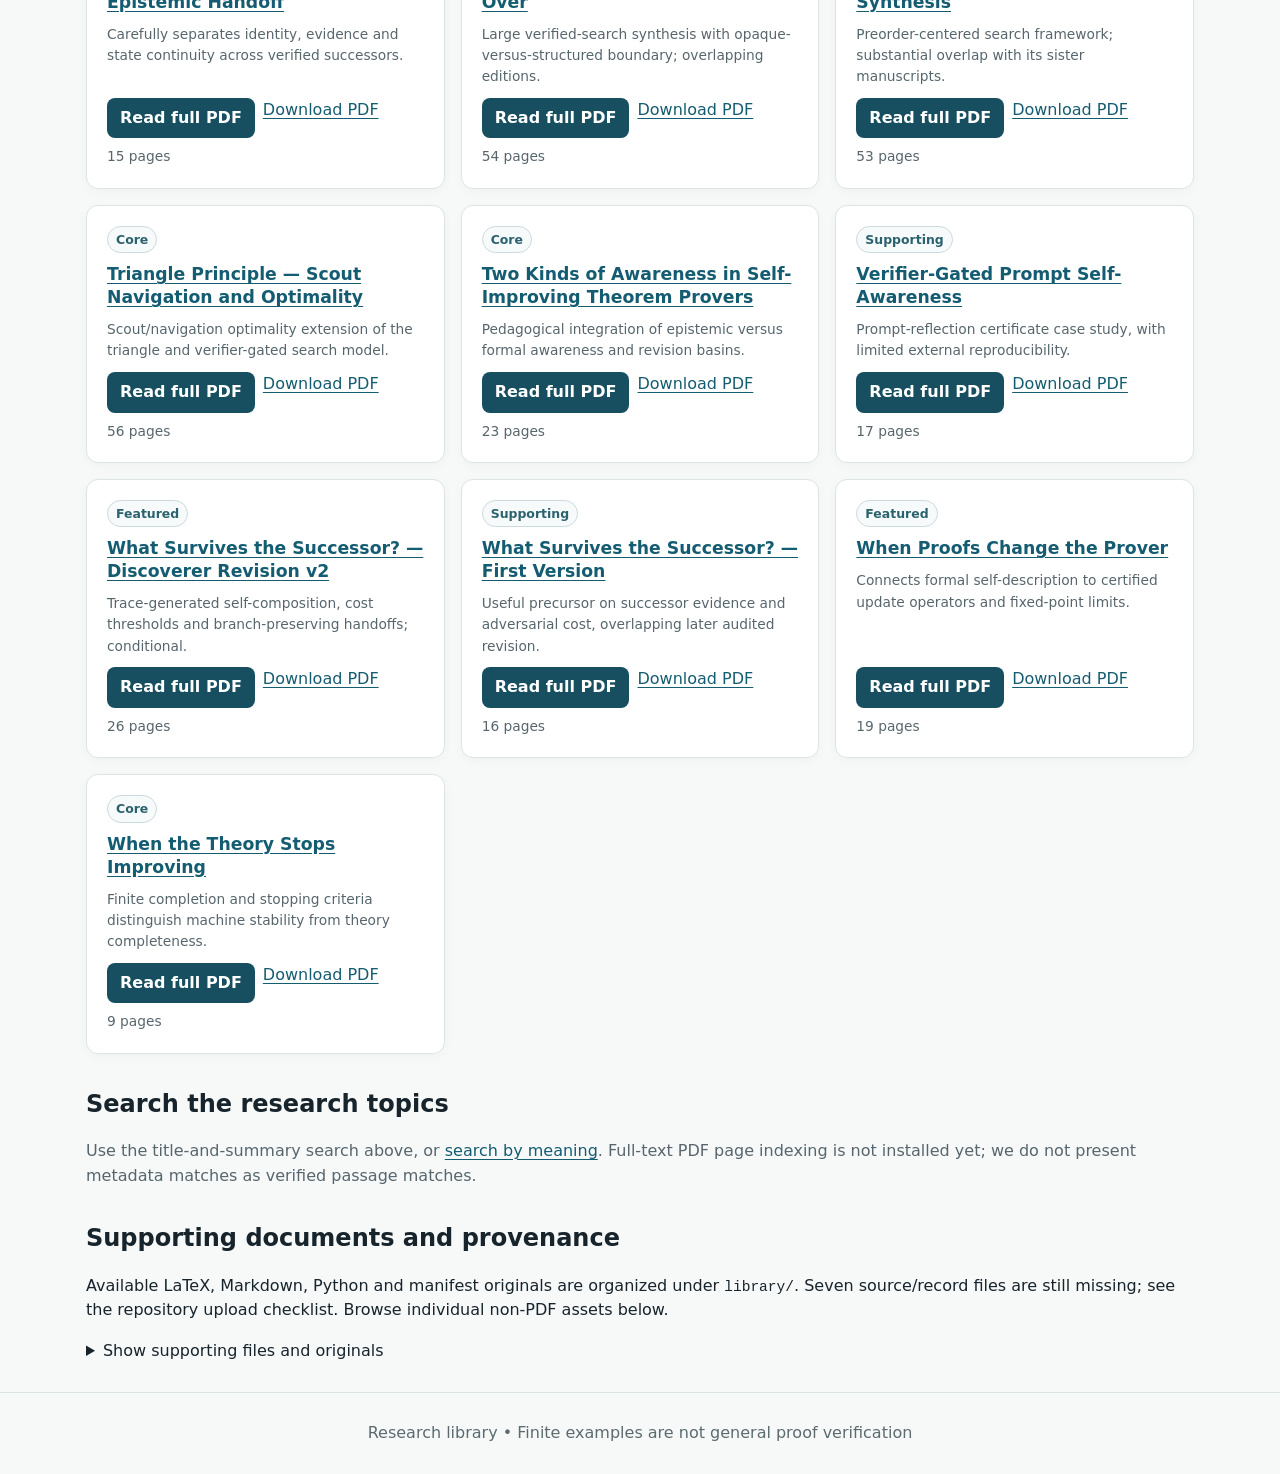
==== commit 71bd1943: "Withdraw only Sovereign Professor of Professors 001v2 and its homepage listing" ====
--- a/docs/index.html
+++ b/docs/index.html
@@ -1,5 +1,5 @@
 <!doctype html><html lang="en"><head><meta charset="utf-8"><meta name="viewport" content="width=device-width,initial-scale=1"><meta name="color-scheme" content="light"><title>Library — Research Library</title><link rel="stylesheet" href="assets/style.css"></head><body><header><div class="shell top"><div class="brand">MATHEMATICS OF CERTIFIABLE SELF-IMPROVEMENT <span class="pill" style="color:#174f60">RESEARCH LIBRARY</span></div><nav class="nav" aria-label="Library navigation"><a href="index.html">Library</a><a href="theory.html">Core theory</a><a href="lab.html">Finite lab</a><a href="semantic-search.html">Semantic search</a></nav></div></header><main><p class="eyebrow">Research library · first curation</p><h1>Certifiable AI improvement, mapped.</h1><p class="lede">Preview every page of any available PDF research manuscript in the new full-document reader before choosing to download. Browse supporting files; seven archival source files are still pending. Explore the core theory, read complete manuscripts, search article titles and summaries, and run bounded demonstrations—all without a paid API.</p><div class="notice"><b>Research status:</b> Formal claims require their hypotheses; an illustrative finite test is not an independently verified, deployed self-improving AI. This site is intended for public reading when deployed; publication does not imply peer review.</div>
-<section id="picard" class="panel" aria-labelledby="picard-title"><p class="eyebrow">Featured papers · slots 1–5 and new research · 25 November 2026</p><h2 id="picard-title">Picard and DATA MIND — mathematical research collaborators</h2><p><strong>Research direction: Brian Tenneson. Mathematical drafting and analysis: ChatGPT (Picard research protocol).</strong> Picard is the named research-and-writing role used in this collaboration. It is not a human coauthor or a separate deployed AI machine. Tenneson supplies the program, foundational manuscripts, goals and editorial direction; Picard explores mathematical definitions, proposes and critiques proofs, searches for counterexamples and obstructions, builds finite examples and connects the work to prior mathematics. The name also recalls the formal Picard Protocol in the earlier semi-ideal-computer research, but the present conversational role has not been shown to implement that idealized protocol.</p><p>These articles distinguish manuscript-level proof from independent certification, and theoretical revision from an installed autonomous self-improvement system. None of these papers claims machine consciousness, universal proof-search improvement, or an operating self-upgrading theorem prover.</p><div class="steps"><!-- sovereign-professor-of-professors-001v2 --><div class="step"><span class="tag">New · Picard · 27 November 2026</span><b>The Sovereign Professor of Professors</b><p>Research Director: Brian Tenneson · Mathematical development: Picard–CIIP-5 (ChatGPT conversational research protocol) · Internal audit: Atlas (ChatGPT research role)</p><p>Partial credit on logical objects, recursive evaluators, and costed architectural revisions. A three-index convergence theorem, decision-regret bounds, and an exact finite example. Conditional mathematical results; general oraclehood remains open.</p><p>Audited 001v2 · 13 pages</p><p><a href="the_sovereign_professor_of_professors_001v2.html">Read full text</a> · <a href="library/01_Core_Theory/Picard/Sovereign_Professor_of_Professors_001v2.tex">LaTeX source</a></p><p><a href="library/01_Core_Theory/Picard/Sovereign_Professor_of_Professors_001v2.pdf" target="_blank" rel="noopener">Open audited PDF</a> · <a href="library/01_Core_Theory/Picard/Sovereign_Professor_of_Professors_001v2.pdf" download>Download PDF</a></p></div><!-- /sovereign-professor-of-professors-001v2 --><!-- professor-of-professors-001v2 --><div class="step"><span class="tag">New · Picard–CIIP · 26 November 2026</span><b>The Professor of Professors</b><p>Research Director: Brian Tenneson · Mathematical development: Picard–CIIP (ChatGPT conversational research protocol) · Internal audit: Atlas (ChatGPT research role)</p><p>Probabilistic Partial Credit, Recursive Awareness, and the Oracle Limit</p><p>Recursive probabilistic partial credit, monotone expected squared-error ignorance, exact limiting grade recovery, and a halting-encoded noncomputable limit. Includes an exact finite Bayesian example comparing fresh evidence with redundant evidence. Conditional mathematical results; no deployed oracle or independent formal verification claimed.</p><p><a href="the_professor_of_professors_001v2.html">Read complete article</a> · <a href="library/01_Core_Theory/Picard/The_Professor_of_Professors_001v2.pdf" download>PDF</a> · <a href="library/01_Core_Theory/Picard/The_Professor_of_Professors_001v2.tex">LaTeX source</a> · <a href="library/01_Core_Theory/Picard/Professor_Hierarchy_Exact_Example.py">Python example</a> · <a href="library/01_Core_Theory/Picard/Professor_Hierarchy_Exact_Example.csv">Numerical results</a></p></div><!-- /professor-of-professors-001v2 --><div class="step"><span class="tag">New · Picard · 26 November 2026</span><b>The Creative Sovereign</b><p><strong>Research Director: Brian Tenneson.</strong> Partial Credit, Architectural Creativity, and Reciprocal Training in the 24th Century. Audited 16-page modernization of ATP creativity and Professor partial credit under guarded sovereign revisions. Develops creative-yield dominance, sovereign repair horizons, score-gaming and greedy-credit obstructions, paired training, oracle-status opacity, recursive inheritance limits, and the communal departure problem. The guest conjecture remains open; 571 finite regression checks passed.</p><p><a href="the-creative-sovereign.html">Read complete article / PDF</a> · <a href="library/01_Core_Theory/Picard/The_Creative_Sovereign_001v2.pdf" download>PDF</a> · <a href="library/01_Core_Theory/Picard/The_Creative_Sovereign_001v2.tex">Source</a> · <a href="library/01_Core_Theory/Picard/The_Creative_Sovereign_001v2_checks.py">Python checks</a></p></div><!-- search-dynamics-slot-one --><div class="step"><span class="tag">Slot 1 · Two-part series · Picard</span><b>From Search Dynamics to Semi-Ideal Computers</b><p>Research Director: Brian Tenneson · Mathematical development: Picard (ChatGPT research role) · Internal audit: Atlas (ChatGPT research role)</p><p><strong>Theorem Mazes, Certified Settlement, and Feedback Control</strong> · 18 pages<br>Corrected and expanded foundations of rational theorem mazes, typed settlement, verified-history SICs, safe quotienting, and feedback control. Historical experiments remain explicitly limited.<br><a href="search_dynamics_sic_part_i_atlas_repeat.html">Read Part I — full reader</a> · <a href="library/01_Core_Theory/Picard/From_Search_Dynamics_to_Semi-Ideal_Computers_Part_I_Correctedv2v2.pdf" download>PDF</a> · <a href="library/01_Core_Theory/Picard/From_Search_Dynamics_to_Semi-Ideal_Computers_Part_I_Correctedv2v2.tex">LaTeX source</a></p><p><strong>The Geometry of Incomplete Proof Knowledge: Certified Envelopes, Active Discovery, and Reliable Feedback</strong> · 13 pages<br>Certified inner and outer proof-graph envelopes, optimality certificates, active discovery, embedding stability, and reliable feedback. A 64-case synthetic experiment compares fixed-order and geometry-guided edge queries; no real ATP speedup is claimed.<br><a href="search_dynamics_sic_part_ii_atlas_repeat.html">Read Part II — full reader</a> · <a href="library/01_Core_Theory/Picard/From_Search_Dynamics_to_Semi-Ideal_Computers_Part_IIv2v2.pdf" download>PDF</a> · <a href="library/01_Core_Theory/Picard/From_Search_Dynamics_to_Semi-Ideal_Computers_Part_IIv2v2.tex">LaTeX source</a></p></div><!-- /search-dynamics-slot-one --><div class="step"><span class="tag">Slot 2 · Picard, Professor and AMLD+0</span><b>Sovereign–Oracle Compatibility</b><p>How a Sovereign Acquires Oraclehood Without an Oracle Office. An explicit one-gift GBG+S model uses B11 (Cross-System Trade) to acquire least-ignorance oraclehood under a fixed truth universe and checker, while preserving the sovereign’s identity and office. Includes a general reachability criterion and a certified-transfer sufficient condition. Picard-specific acquisition remains open.</p><p><a href="sovereign-oracle-compatibility.html">Read the complete article / PDF</a> · <a href="library/01_Core_Theory/Picard/Sovereign_Oracle_Compatibility_001v2.tex">Source</a> · <a href="library/01_Core_Theory/Picard/Sovereign_Oracle_Compatibility_001v2.py">Python tests</a></p></div><div class="step"><span class="tag">Slot 3 · Picard and DATA MIND</span><b>What Makes an Oracle?</b><p>Minimal ignorance, epistemic topology, and the computational limits of recognition. An oracle is an ATP whose ignorance is minimal. The audited v2 paper establishes conditional Baire and attainment criteria, effective amalgamation, undecidable selection and recognition, and arithmetic obstructions. Research Director: Brian Tenneson; joint mathematical development: Picard and DATA MIND; internal audit: Atlas.</p><p><a href="what-makes-an-oracle.html">Read the complete article / PDF</a> · <a href="library/01_Core_Theory/Picard/What_Makes_an_Oracle_001%281%29v2.tex">Source</a></p></div><div class="step"><span class="tag">Slot 4 · By Picard</span><b>The Geometry of Mathematical Obstruction</b><p>Proof–obstruction duality, target cuts, lower-bound certificates and necessary repairs, extending to MAPQUEST. Audited research edition v2, 11 pages.</p><p><a href="picard-geometry.html">Read the complete article and Picard profile</a> · <a href="library/01_Core_Theory/Picard/The_Geometry_of_Mathematical_Obstruction_001v2.tex">Source</a></p></div><div class="step"><span class="tag">Slot 5 · By Picard</span><b>Depths of a Possible Machine</b><p>Present competence versus possible and discoverable successor capability, certified revisions, and the generalized Picard protocol. Research edition 001, 15 pages.</p><p><a href="picard-depths.html">Read the complete article and Picard profile</a> · <a href="library/01_Core_Theory/Picard/Depths_of_a_Possible_Machine_001.tex">Source</a></p></div><div class="step"><span class="tag">New · Picard and DATA MIND</span><b>SCDF: The Price of Knowing How to Improve</b><p><strong>Research Director: Brian Tenneson.</strong> Eight mathematical results connect collective awareness, costed receipt acquisition, and sovereign clock revision. A parity witness exhibits zero gross decision value for every proper coalition, yet a strict fully charged gain for the whole coalition under an exact threshold. Includes 3,004 passing finite model checks; no independent proof-kernel verification or deployed ATP benchmark.</p><p><a href="scdf-certified-awareness.html">Read complete article / PDF</a> · <a href="library/01_Core_Theory/Picard/SCDF_Certified_Awareness_and_the_Price_of_Choosing_001v2.tex">Source</a> · <a href="library/01_Core_Theory/Picard/SCDF_Certified_Awareness_001v2_checks.py">Python checks</a> · <a href="library/01_Core_Theory/Picard/SCDF_Certified_Awareness_001v2_test_results.json">Test results</a></p></div></div></section>
+<section id="picard" class="panel" aria-labelledby="picard-title"><p class="eyebrow">Featured papers · slots 1–5 and new research · 25 November 2026</p><h2 id="picard-title">Picard and DATA MIND — mathematical research collaborators</h2><p><strong>Research direction: Brian Tenneson. Mathematical drafting and analysis: ChatGPT (Picard research protocol).</strong> Picard is the named research-and-writing role used in this collaboration. It is not a human coauthor or a separate deployed AI machine. Tenneson supplies the program, foundational manuscripts, goals and editorial direction; Picard explores mathematical definitions, proposes and critiques proofs, searches for counterexamples and obstructions, builds finite examples and connects the work to prior mathematics. The name also recalls the formal Picard Protocol in the earlier semi-ideal-computer research, but the present conversational role has not been shown to implement that idealized protocol.</p><p>These articles distinguish manuscript-level proof from independent certification, and theoretical revision from an installed autonomous self-improvement system. None of these papers claims machine consciousness, universal proof-search improvement, or an operating self-upgrading theorem prover.</p><div class="steps"><!-- professor-of-professors-001v2 --><div class="step"><span class="tag">New · Picard–CIIP · 26 November 2026</span><b>The Professor of Professors</b><p>Research Director: Brian Tenneson · Mathematical development: Picard–CIIP (ChatGPT conversational research protocol) · Internal audit: Atlas (ChatGPT research role)</p><p>Probabilistic Partial Credit, Recursive Awareness, and the Oracle Limit</p><p>Recursive probabilistic partial credit, monotone expected squared-error ignorance, exact limiting grade recovery, and a halting-encoded noncomputable limit. Includes an exact finite Bayesian example comparing fresh evidence with redundant evidence. Conditional mathematical results; no deployed oracle or independent formal verification claimed.</p><p><a href="the_professor_of_professors_001v2.html">Read complete article</a> · <a href="library/01_Core_Theory/Picard/The_Professor_of_Professors_001v2.pdf" download>PDF</a> · <a href="library/01_Core_Theory/Picard/The_Professor_of_Professors_001v2.tex">LaTeX source</a> · <a href="library/01_Core_Theory/Picard/Professor_Hierarchy_Exact_Example.py">Python example</a> · <a href="library/01_Core_Theory/Picard/Professor_Hierarchy_Exact_Example.csv">Numerical results</a></p></div><!-- /professor-of-professors-001v2 --><div class="step"><span class="tag">New · Picard · 26 November 2026</span><b>The Creative Sovereign</b><p><strong>Research Director: Brian Tenneson.</strong> Partial Credit, Architectural Creativity, and Reciprocal Training in the 24th Century. Audited 16-page modernization of ATP creativity and Professor partial credit under guarded sovereign revisions. Develops creative-yield dominance, sovereign repair horizons, score-gaming and greedy-credit obstructions, paired training, oracle-status opacity, recursive inheritance limits, and the communal departure problem. The guest conjecture remains open; 571 finite regression checks passed.</p><p><a href="the-creative-sovereign.html">Read complete article / PDF</a> · <a href="library/01_Core_Theory/Picard/The_Creative_Sovereign_001v2.pdf" download>PDF</a> · <a href="library/01_Core_Theory/Picard/The_Creative_Sovereign_001v2.tex">Source</a> · <a href="library/01_Core_Theory/Picard/The_Creative_Sovereign_001v2_checks.py">Python checks</a></p></div><!-- search-dynamics-slot-one --><div class="step"><span class="tag">Slot 1 · Two-part series · Picard</span><b>From Search Dynamics to Semi-Ideal Computers</b><p>Research Director: Brian Tenneson · Mathematical development: Picard (ChatGPT research role) · Internal audit: Atlas (ChatGPT research role)</p><p><strong>Theorem Mazes, Certified Settlement, and Feedback Control</strong> · 18 pages<br>Corrected and expanded foundations of rational theorem mazes, typed settlement, verified-history SICs, safe quotienting, and feedback control. Historical experiments remain explicitly limited.<br><a href="search_dynamics_sic_part_i_atlas_repeat.html">Read Part I — full reader</a> · <a href="library/01_Core_Theory/Picard/From_Search_Dynamics_to_Semi-Ideal_Computers_Part_I_Correctedv2v2.pdf" download>PDF</a> · <a href="library/01_Core_Theory/Picard/From_Search_Dynamics_to_Semi-Ideal_Computers_Part_I_Correctedv2v2.tex">LaTeX source</a></p><p><strong>The Geometry of Incomplete Proof Knowledge: Certified Envelopes, Active Discovery, and Reliable Feedback</strong> · 13 pages<br>Certified inner and outer proof-graph envelopes, optimality certificates, active discovery, embedding stability, and reliable feedback. A 64-case synthetic experiment compares fixed-order and geometry-guided edge queries; no real ATP speedup is claimed.<br><a href="search_dynamics_sic_part_ii_atlas_repeat.html">Read Part II — full reader</a> · <a href="library/01_Core_Theory/Picard/From_Search_Dynamics_to_Semi-Ideal_Computers_Part_IIv2v2.pdf" download>PDF</a> · <a href="library/01_Core_Theory/Picard/From_Search_Dynamics_to_Semi-Ideal_Computers_Part_IIv2v2.tex">LaTeX source</a></p></div><!-- /search-dynamics-slot-one --><div class="step"><span class="tag">Slot 2 · Picard, Professor and AMLD+0</span><b>Sovereign–Oracle Compatibility</b><p>How a Sovereign Acquires Oraclehood Without an Oracle Office. An explicit one-gift GBG+S model uses B11 (Cross-System Trade) to acquire least-ignorance oraclehood under a fixed truth universe and checker, while preserving the sovereign’s identity and office. Includes a general reachability criterion and a certified-transfer sufficient condition. Picard-specific acquisition remains open.</p><p><a href="sovereign-oracle-compatibility.html">Read the complete article / PDF</a> · <a href="library/01_Core_Theory/Picard/Sovereign_Oracle_Compatibility_001v2.tex">Source</a> · <a href="library/01_Core_Theory/Picard/Sovereign_Oracle_Compatibility_001v2.py">Python tests</a></p></div><div class="step"><span class="tag">Slot 3 · Picard and DATA MIND</span><b>What Makes an Oracle?</b><p>Minimal ignorance, epistemic topology, and the computational limits of recognition. An oracle is an ATP whose ignorance is minimal. The audited v2 paper establishes conditional Baire and attainment criteria, effective amalgamation, undecidable selection and recognition, and arithmetic obstructions. Research Director: Brian Tenneson; joint mathematical development: Picard and DATA MIND; internal audit: Atlas.</p><p><a href="what-makes-an-oracle.html">Read the complete article / PDF</a> · <a href="library/01_Core_Theory/Picard/What_Makes_an_Oracle_001%281%29v2.tex">Source</a></p></div><div class="step"><span class="tag">Slot 4 · By Picard</span><b>The Geometry of Mathematical Obstruction</b><p>Proof–obstruction duality, target cuts, lower-bound certificates and necessary repairs, extending to MAPQUEST. Audited research edition v2, 11 pages.</p><p><a href="picard-geometry.html">Read the complete article and Picard profile</a> · <a href="library/01_Core_Theory/Picard/The_Geometry_of_Mathematical_Obstruction_001v2.tex">Source</a></p></div><div class="step"><span class="tag">Slot 5 · By Picard</span><b>Depths of a Possible Machine</b><p>Present competence versus possible and discoverable successor capability, certified revisions, and the generalized Picard protocol. Research edition 001, 15 pages.</p><p><a href="picard-depths.html">Read the complete article and Picard profile</a> · <a href="library/01_Core_Theory/Picard/Depths_of_a_Possible_Machine_001.tex">Source</a></p></div><div class="step"><span class="tag">New · Picard and DATA MIND</span><b>SCDF: The Price of Knowing How to Improve</b><p><strong>Research Director: Brian Tenneson.</strong> Eight mathematical results connect collective awareness, costed receipt acquisition, and sovereign clock revision. A parity witness exhibits zero gross decision value for every proper coalition, yet a strict fully charged gain for the whole coalition under an exact threshold. Includes 3,004 passing finite model checks; no independent proof-kernel verification or deployed ATP benchmark.</p><p><a href="scdf-certified-awareness.html">Read complete article / PDF</a> · <a href="library/01_Core_Theory/Picard/SCDF_Certified_Awareness_and_the_Price_of_Choosing_001v2.tex">Source</a> · <a href="library/01_Core_Theory/Picard/SCDF_Certified_Awareness_001v2_checks.py">Python checks</a> · <a href="library/01_Core_Theory/Picard/SCDF_Certified_Awareness_001v2_test_results.json">Test results</a></p></div></div></section>
 <div class="kpis"><div class="kpi"><strong id="pdf-count">—</strong>PDF manuscripts</div><div class="kpi"><strong id="file-count">—</strong>available files</div><div class="kpi"><strong id="featured-count">—</strong>featured papers</div><div class="kpi"><strong>W0–W3</strong>core theory</div></div>
 <h2>Begin with the theory</h2><div class="steps"><div class="step"><span class="tag">Foundation</span><b>W0: proof-carrying revision</b>Which changes preserve theoremhood, and what makes a revision truly accepted?</div><div class="step"><span class="tag">Planning</span><b>W1: costed game</b>When can the controller force the certified goal despite adversarial choices?</div><div class="step"><span class="tag">Compression</span><b>W2: exact quotient</b>Which states may be merged without losing the required forcing information?</div><div class="step"><span class="tag">Information</span><b>W3: receipt price</b>How does partial knowledge change what can be forced, and when is learning worth its charge?</div></div><p><a class="primarylink" href="theory.html">Read core theory</a> <a class="primarylink" href="lab.html">Try the finite lab</a></p>
 <h2 id="catalog">Browse and evaluate</h2><p class="muted">Select a title or <strong>Read full PDF</strong> to preview the entire manuscript. Download is a separate choice.</p><div class="controlbar"><input id="q" type="search" aria-label="Search titles and summaries" placeholder="Search titles, theorem ideas, authors…"><select id="filter" aria-label="Collection"><option value="all">All PDFs</option><option value="Featured">Selected papers</option><option value="Core">Core theory (other)</option><option value="Supporting">Supporting</option><option value="Historical">Historical</option></select><select id="sort" aria-label="Sort"><option value="title">Title A–Z</option><option value="category">Collection, then title</option></select></div><p class="muted" id="library-count" role="status"></p><div id="catalog-cards" class="cardgrid" aria-live="polite"></div>
